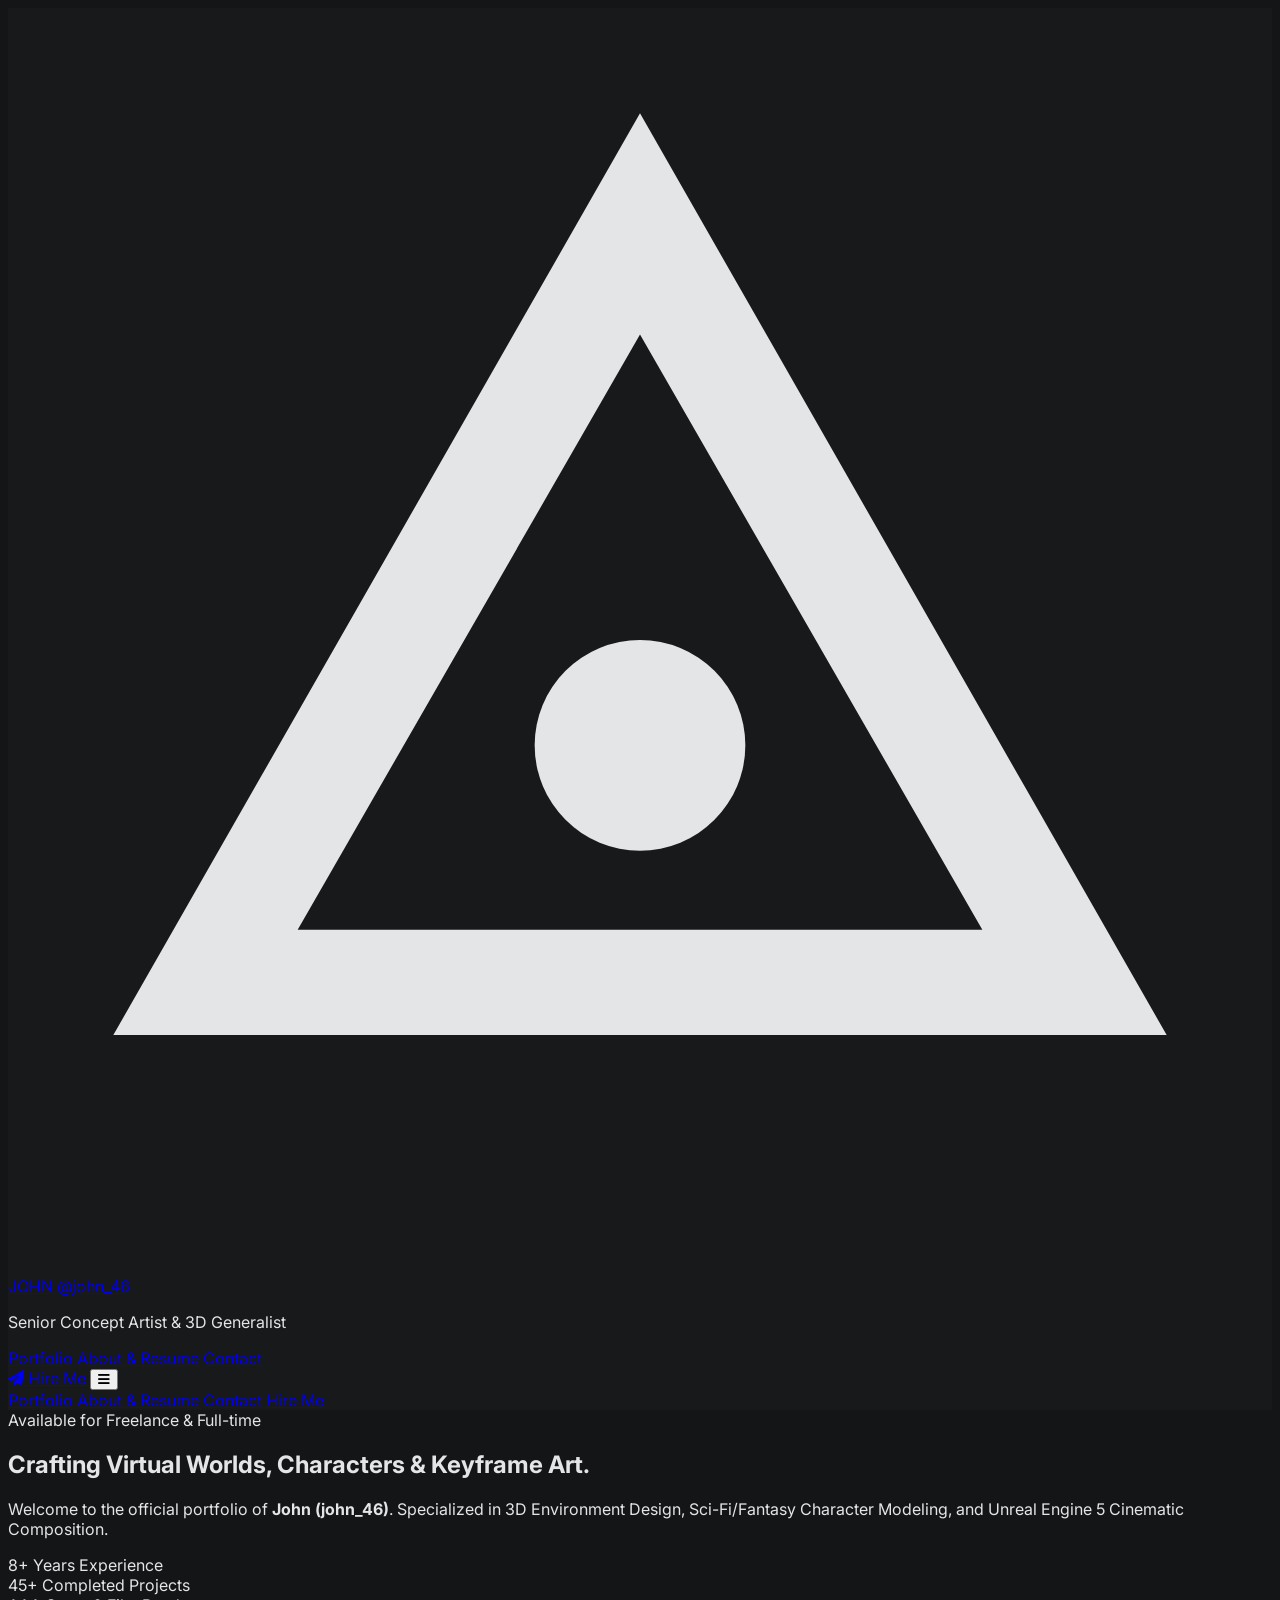
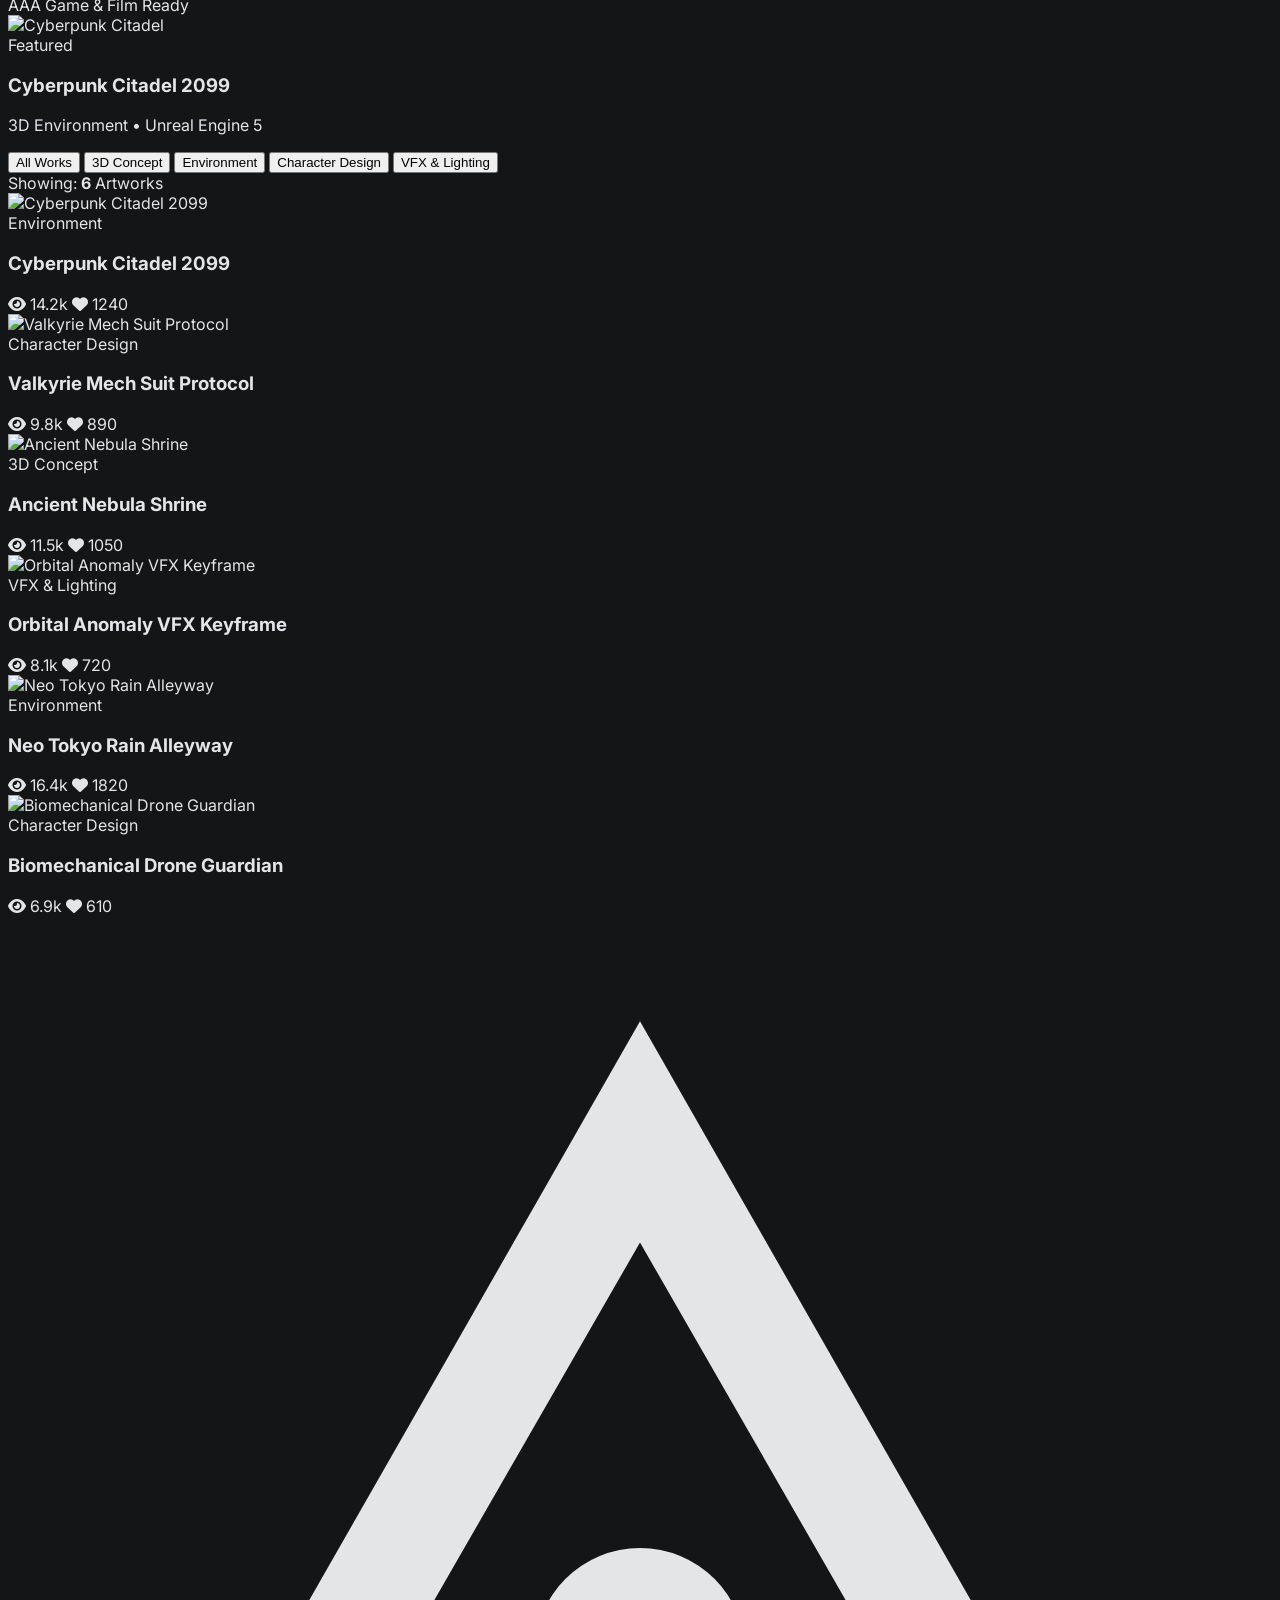
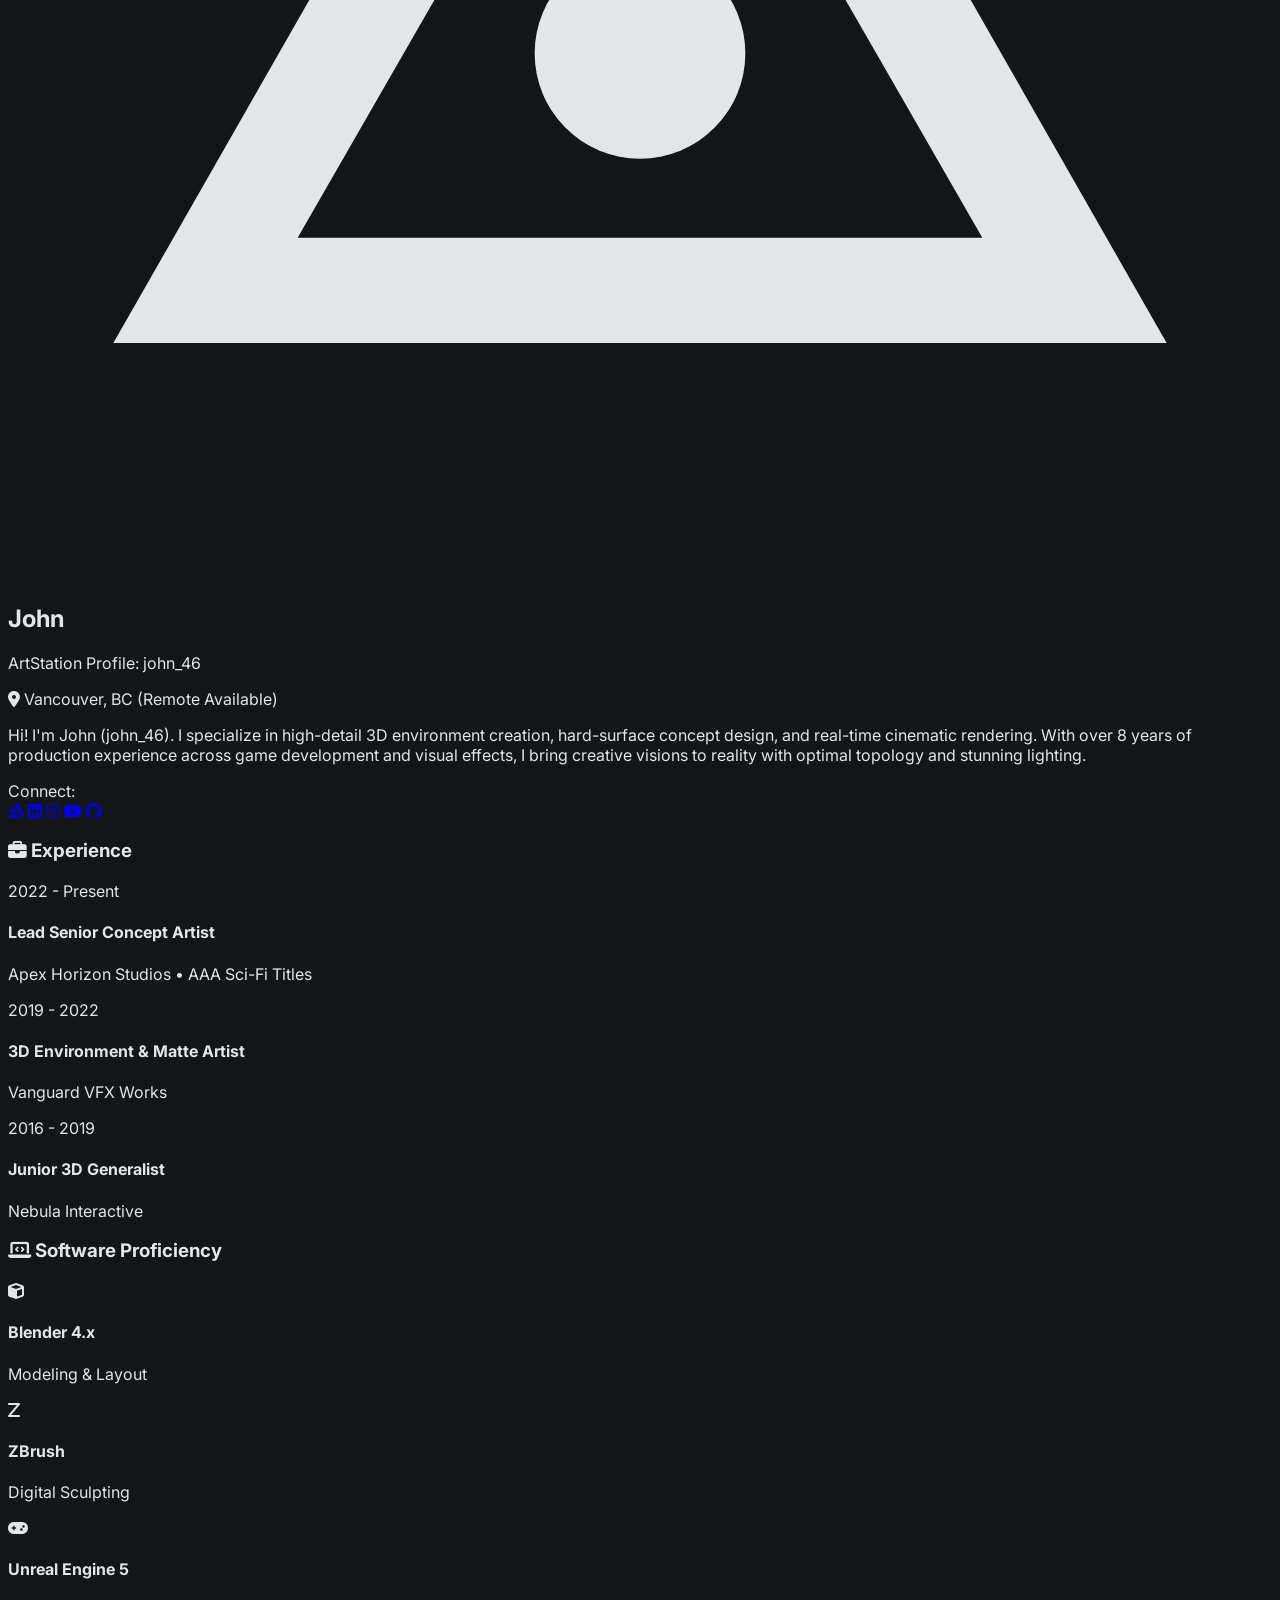
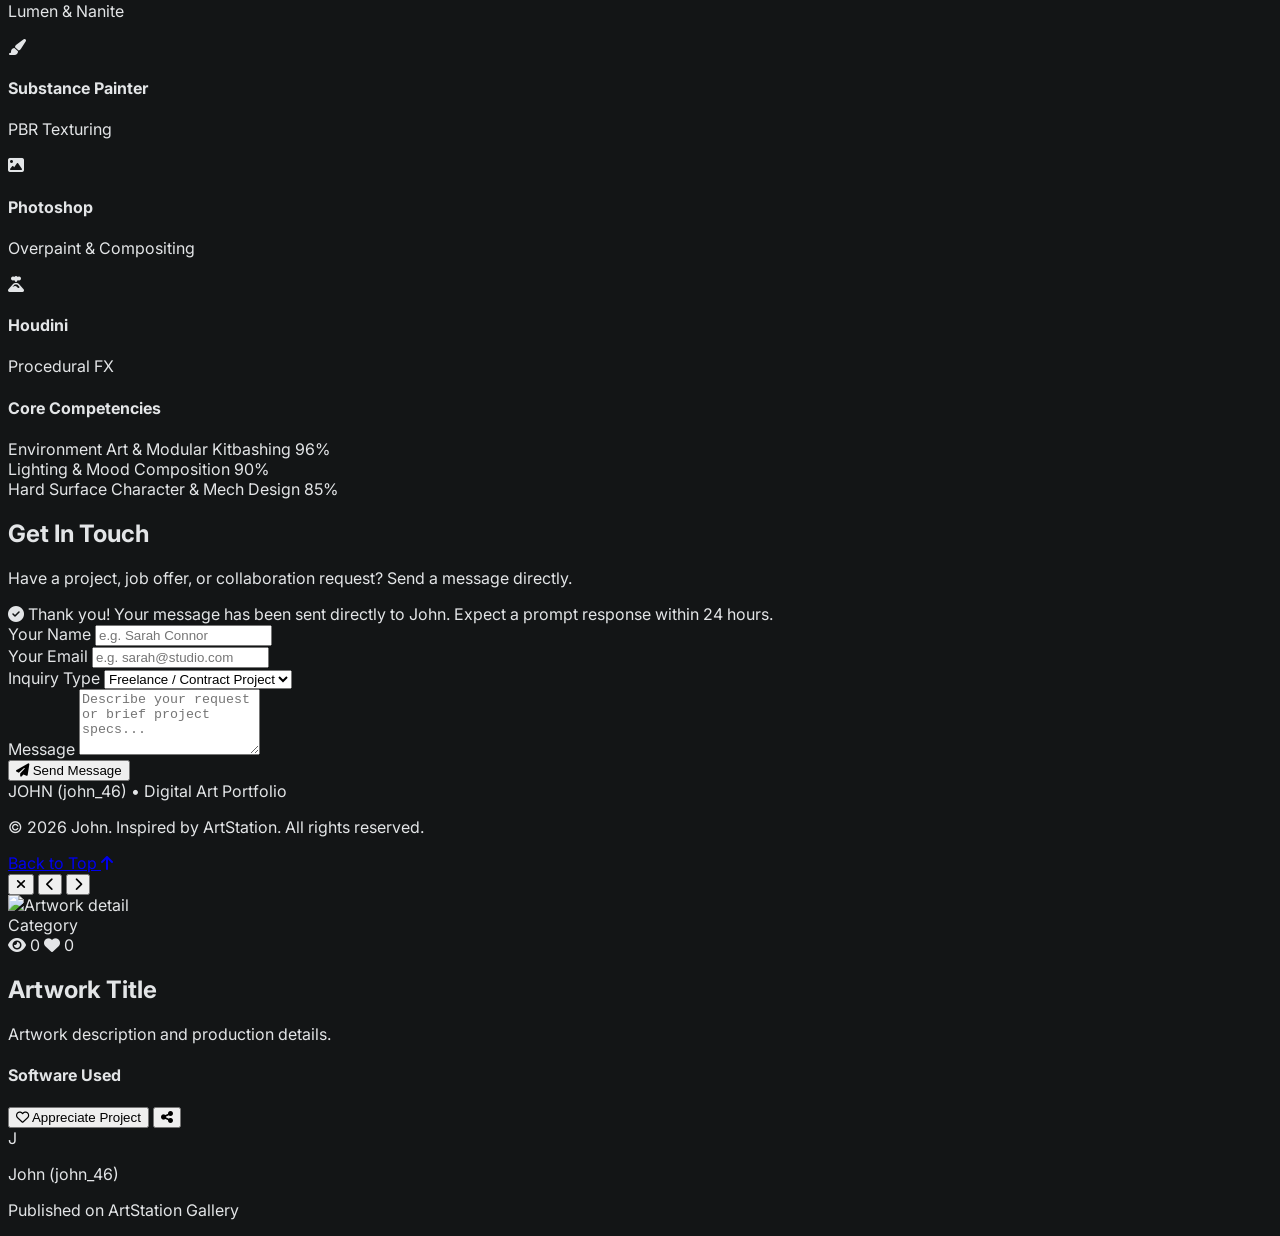
==== index.html @ 8a3aeb62 "Update title to reflect new role as 3D Artist" ====
<!DOCTYPE html>
<html lang="en" class="dark scroll-smooth">
<head>
    <meta charset="UTF-8">
    <meta name="viewport" content="width=device-width, initial-scale=1.0">
    <title>John (john_46) | Senior 3D Artist & Concept Artist</title>
    <!-- Tailwind CSS CDN -->
    <script src="https://cdn.tailwindcss.com"></script>
    <script>
        tailwind.config = {
            darkMode: 'class',
            theme: {
                extend: {
                    colors: {
                        artstation: {
                            blue: '#13aff0',
                            darkBlue: '#0d8ec9',
                            bg: '#131516',
                            card: '#1c1e20',
                            cardHover: '#25282a',
                            nav: '#191b1d',
                            border: '#2c2f33',
                            textMuted: '#9aa0a6'
                        }
                    },
                    fontFamily: {
                        sans: ['Inter', 'sans-serif']
                    }
                }
            }
        }
    </script>
    <!-- Google Fonts Inter & FontAwesome Icons -->
    <link href="https://fonts.googleapis.com/css2?family=Inter:wght@300;400;500;600;700;800&display=swap" rel="stylesheet">
    <link rel="stylesheet" href="https://cdnjs.cloudflare.com/ajax/libs/font-awesome/6.4.0/css/all.min.css">
    <style>
        body {
            font-family: 'Inter', sans-serif;
            background-color: #131516;
            color: #e3e5e7;
        }
        /* Custom scrollbar */
        ::-webkit-scrollbar {
            width: 8px;
        }
        ::-webkit-scrollbar-track {
            background: #131516;
        }
        ::-webkit-scrollbar-thumb {
            background: #2c2f33;
            border-radius: 4px;
        }
        ::-webkit-scrollbar-thumb:hover {
            background: #13aff0;
        }
        .glass-header {
            background: rgba(25, 27, 29, 0.85);
            backdrop-filter: blur(12px);
            -webkit-backdrop-filter: blur(12px);
        }
        /* Custom Hover Zoom & Shimmer */
        .art-card-img {
            transition: transform 0.5s cubic-bezier(0.25, 1, 0.5, 1);
        }
        .art-card:hover .art-card-img {
            transform: scale(1.06);
        }
    </style>
</head>
<body class="bg-artstation-bg text-gray-200 antialiased min-h-screen flex flex-col justify-between">

    <!-- HEADER / NAVIGATION -->
    <header class="fixed top-0 left-0 w-full z-40 glass-header border-b border-artstation-border">
        <div class="max-w-7xl mx-auto px-4 sm:px-6 lg:px-8">
            <div class="flex items-center justify-between h-16">
                
                <!-- Artist Brand Info -->
                <div class="flex items-center space-x-3">
                    <div class="relative group cursor-pointer" onclick="scrollToSection('hero')">
                        <div class="w-10 h-10 rounded-full overflow-hidden border-2 border-artstation-blue shadow-lg shadow-artstation-blue/20">
                            <!-- High quality artist avatar -->
                            <svg class="w-full h-full text-artstation-blue bg-artstation-card p-1.5" fill="currentColor" viewBox="0 0 24 24">
                                <path d="M12 2L2 19.5h20L12 2zm0 4.2l6.5 11.3H5.5L12 6.2z"/>
                                <circle cx="12" cy="14" r="2"/>
                            </svg>
                        </div>
                    </div>
                    <div>
                        <a href="#hero" class="font-bold text-lg tracking-wide text-white hover:text-artstation-blue transition duration-200">JOHN <span class="text-xs font-semibold px-2 py-0.5 rounded bg-artstation-border text-artstation-blue ml-1">@john_46</span></a>
                        <p class="text-xs text-artstation-textMuted hidden sm:block">Senior Concept Artist & 3D Generalist</p>
                    </div>
                </div>

                <!-- Desktop Navigation Links -->
                <nav class="hidden md:flex items-center space-x-6 text-sm font-medium">
                    <a href="#gallery" class="text-gray-300 hover:text-artstation-blue transition-colors">Portfolio</a>
                    <a href="#about" class="text-gray-300 hover:text-artstation-blue transition-colors">About & Resume</a>
                    <a href="#contact" class="text-gray-300 hover:text-artstation-blue transition-colors">Contact</a>
                </nav>

                <!-- Action Button & Mobile Toggle -->
                <div class="flex items-center space-x-3">
                    <a href="#contact" class="hidden sm:inline-flex items-center gap-2 bg-artstation-blue hover:bg-artstation-darkBlue text-white text-xs uppercase tracking-wider font-bold py-2.5 px-4 rounded-md transition duration-200 shadow-md shadow-artstation-blue/20">
                        <i class="fa-solid fa-paper-plane"></i> Hire Me
                    </a>
                    
                    <!-- Mobile Hamburger Button -->
                    <button id="mobileMenuBtn" class="md:hidden text-gray-400 hover:text-white p-2 rounded-md focus:outline-none" aria-label="Toggle Navigation">
                        <i class="fa-solid fa-bars text-xl"></i>
                    </button>
                </div>
            </div>
        </div>

        <!-- Mobile Dropdown Menu -->
        <div id="mobileMenu" class="hidden md:hidden bg-artstation-nav border-b border-artstation-border px-4 pt-2 pb-4 space-y-2">
            <a href="#gallery" class="mobile-nav-link block px-3 py-2 rounded-md text-base font-medium text-gray-300 hover:text-white hover:bg-artstation-card">Portfolio</a>
            <a href="#about" class="mobile-nav-link block px-3 py-2 rounded-md text-base font-medium text-gray-300 hover:text-white hover:bg-artstation-card">About & Resume</a>
            <a href="#contact" class="mobile-nav-link block px-3 py-2 rounded-md text-base font-medium text-gray-300 hover:text-white hover:bg-artstation-card">Contact</a>
            <a href="#contact" class="block text-center mt-3 bg-artstation-blue hover:bg-artstation-darkBlue text-white font-bold py-2 px-4 rounded-md text-sm">Hire Me</a>
        </div>
    </header>

    <!-- HERO SECTION -->
    <section id="hero" class="relative pt-24 pb-16 md:pt-32 md:pb-24 overflow-hidden border-b border-artstation-border">
        <!-- Hero Background Canvas Overlay Pattern -->
        <div class="absolute inset-0 opacity-10 pointer-events-none bg-[radial-gradient(#13aff0_1px,transparent_1px)] [background-size:24px_24px]"></div>
        
        <div class="max-w-7xl mx-auto px-4 sm:px-6 lg:px-8 relative z-10 text-center md:text-left">
            <div class="grid grid-cols-1 md:grid-cols-12 gap-8 items-center">
                
                <div class="md:col-span-8 space-y-4">
                    <div class="inline-flex items-center gap-2 px-3 py-1 rounded-full bg-artstation-blue/10 border border-artstation-blue/30 text-artstation-blue text-xs font-semibold uppercase tracking-widest">
                        <span class="w-2 h-2 rounded-full bg-artstation-blue animate-pulse"></span> Available for Freelance & Full-time
                    </div>
                    <h1 class="text-3xl sm:text-5xl lg:text-6xl font-extrabold text-white tracking-tight leading-tight">
                        Crafting Virtual Worlds, Characters & Keyframe Art.
                    </h1>
                    <p class="text-base sm:text-lg text-artstation-textMuted max-w-2xl leading-relaxed">
                        Welcome to the official portfolio of <strong class="text-white">John (john_46)</strong>. Specialized in 3D Environment Design, Sci-Fi/Fantasy Character Modeling, and Unreal Engine 5 Cinematic Composition.
                    </p>

                    <!-- Quick Stats Badges -->
                    <div class="pt-4 flex flex-wrap justify-center md:justify-start gap-6 text-xs text-artstation-textMuted font-mono">
                        <div>
                            <span class="text-white font-bold text-lg block">8+</span> Years Experience
                        </div>
                        <div class="border-l border-artstation-border pl-6">
                            <span class="text-white font-bold text-lg block">45+</span> Completed Projects
                        </div>
                        <div class="border-l border-artstation-border pl-6">
                            <span class="text-white font-bold text-lg block">AAA</span> Game & Film Ready
                        </div>
                    </div>
                </div>

                <!-- Featured Highlight Widget -->
                <div class="md:col-span-4 flex justify-center">
                    <div class="w-full max-w-sm rounded-xl overflow-hidden bg-artstation-card border border-artstation-border shadow-2xl group hover:border-artstation-blue transition duration-300">
                        <div class="relative overflow-hidden aspect-[4/3] cursor-pointer" onclick="openLightbox(0)">
                            <img src="https://images.unsplash.com/photo-1618005182384-a83a8bd57fbe?auto=format&fit=crop&w=800&q=80" alt="Cyberpunk Citadel" class="w-full h-full object-cover transition-transform duration-500 group-hover:scale-105">
                            <div class="absolute inset-0 bg-gradient-to-t from-black/80 via-transparent to-transparent opacity-80 group-hover:opacity-60 transition"></div>
                            <span class="absolute top-3 right-3 bg-black/60 backdrop-blur text-xs px-2.5 py-1 rounded text-artstation-blue font-semibold uppercase tracking-wider border border-artstation-blue/30">
                                Featured
                            </span>
                            <div class="absolute bottom-3 left-3 right-3">
                                <h3 class="text-white font-bold text-base truncate">Cyberpunk Citadel 2099</h3>
                                <p class="text-xs text-gray-300">3D Environment • Unreal Engine 5</p>
                            </div>
                        </div>
                    </div>
                </div>

            </div>
        </div>
    </section>

    <!-- PORTFOLIO GALLERY SECTION -->
    <section id="gallery" class="py-12 max-w-7xl mx-auto px-4 sm:px-6 lg:px-8 w-full">
        
        <!-- Category Filter & Search Bar -->
        <div class="flex flex-col md:flex-row md:items-center justify-between gap-4 mb-8">
            <!-- Filter Pills -->
            <div class="flex items-center space-x-2 overflow-x-auto pb-2 md:pb-0 scrollbar-none" id="filterContainer">
                <button class="filter-btn active-filter px-4 py-2 rounded-lg text-xs font-semibold uppercase tracking-wider whitespace-nowrap bg-artstation-blue text-white shadow-md shadow-artstation-blue/20 transition" data-filter="all">
                    All Works
                </button>
                <button class="filter-btn px-4 py-2 rounded-lg text-xs font-semibold uppercase tracking-wider whitespace-nowrap bg-artstation-card text-artstation-textMuted hover:text-white hover:bg-artstation-cardHover border border-artstation-border transition" data-filter="3d-concept">
                    3D Concept
                </button>
                <button class="filter-btn px-4 py-2 rounded-lg text-xs font-semibold uppercase tracking-wider whitespace-nowrap bg-artstation-card text-artstation-textMuted hover:text-white hover:bg-artstation-cardHover border border-artstation-border transition" data-filter="environment">
                    Environment
                </button>
                <button class="filter-btn px-4 py-2 rounded-lg text-xs font-semibold uppercase tracking-wider whitespace-nowrap bg-artstation-card text-artstation-textMuted hover:text-white hover:bg-artstation-cardHover border border-artstation-border transition" data-filter="character">
                    Character Design
                </button>
                <button class="filter-btn px-4 py-2 rounded-lg text-xs font-semibold uppercase tracking-wider whitespace-nowrap bg-artstation-card text-artstation-textMuted hover:text-white hover:bg-artstation-cardHover border border-artstation-border transition" data-filter="vfx">
                    VFX & Lighting
                </button>
            </div>

            <!-- Total count label -->
            <div class="text-xs text-artstation-textMuted flex items-center justify-between md:justify-end gap-2 font-mono">
                <span>Showing: <strong id="visibleCount" class="text-white">6</strong> Artworks</span>
            </div>
        </div>

        <!-- Dynamic Artwork Masonry Grid -->
        <div id="artworkGrid" class="grid grid-cols-1 sm:grid-cols-2 lg:grid-cols-3 gap-6">
            <!-- Cards generated dynamically by JavaScript -->
        </div>
    </section>

    <!-- ABOUT & RESUME SECTION -->
    <section id="about" class="py-16 bg-artstation-nav/50 border-t border-b border-artstation-border">
        <div class="max-w-7xl mx-auto px-4 sm:px-6 lg:px-8">
            <div class="grid grid-cols-1 lg:grid-cols-12 gap-12 items-start">
                
                <!-- Profile Card & Bio -->
                <div class="lg:col-span-5 space-y-6">
                    <div class="bg-artstation-card p-6 rounded-xl border border-artstation-border shadow-xl">
                        <div class="flex items-center gap-4 mb-4">
                            <div class="w-16 h-16 rounded-full overflow-hidden border-2 border-artstation-blue shrink-0">
                                <svg class="w-full h-full text-artstation-blue bg-artstation-bg p-2" fill="currentColor" viewBox="0 0 24 24">
                                    <path d="M12 2L2 19.5h20L12 2zm0 4.2l6.5 11.3H5.5L12 6.2z"/>
                                    <circle cx="12" cy="14" r="2"/>
                                </svg>
                            </div>
                            <div>
                                <h2 class="text-xl font-bold text-white">John</h2>
                                <p class="text-xs text-artstation-blue font-mono">ArtStation Profile: john_46</p>
                                <p class="text-xs text-artstation-textMuted mt-1"><i class="fa-solid fa-location-dot mr-1"></i> Vancouver, BC (Remote Available)</p>
                            </div>
                        </div>

                        <p class="text-sm text-gray-300 leading-relaxed">
                            Hi! I'm John (<span class="font-mono text-artstation-blue">john_46</span>). I specialize in high-detail 3D environment creation, hard-surface concept design, and real-time cinematic rendering. With over 8 years of production experience across game development and visual effects, I bring creative visions to reality with optimal topology and stunning lighting.
                        </p>

                        <!-- Social Media Links -->
                        <div class="mt-6 pt-4 border-t border-artstation-border flex items-center justify-between text-lg">
                            <span class="text-xs font-semibold text-artstation-textMuted uppercase tracking-wider">Connect:</span>
                            <div class="flex space-x-4">
                                <a href="https://artstation.com" target="_blank" rel="noopener" class="text-artstation-textMuted hover:text-artstation-blue transition" title="ArtStation"><i class="fa-brands fa-artstation"></i></a>
                                <a href="https://linkedin.com" target="_blank" rel="noopener" class="text-artstation-textMuted hover:text-artstation-blue transition" title="LinkedIn"><i class="fa-brands fa-linkedin"></i></a>
                                <a href="https://instagram.com" target="_blank" rel="noopener" class="text-artstation-textMuted hover:text-artstation-blue transition" title="Instagram"><i class="fa-brands fa-instagram"></i></a>
                                <a href="https://youtube.com" target="_blank" rel="noopener" class="text-artstation-textMuted hover:text-artstation-blue transition" title="YouTube"><i class="fa-brands fa-youtube"></i></a>
                                <a href="https://github.com" target="_blank" rel="noopener" class="text-artstation-textMuted hover:text-artstation-blue transition" title="GitHub"><i class="fa-brands fa-github"></i></a>
                            </div>
                        </div>
                    </div>

                    <!-- Work History Timeline -->
                    <div class="bg-artstation-card p-6 rounded-xl border border-artstation-border shadow-xl">
                        <h3 class="text-base font-bold text-white mb-4 flex items-center gap-2">
                            <i class="fa-solid fa-briefcase text-artstation-blue"></i> Experience
                        </h3>
                        <div class="space-y-4 border-l-2 border-artstation-border pl-4 text-xs">
                            <div>
                                <span class="text-artstation-blue font-semibold">2022 - Present</span>
                                <h4 class="text-sm font-bold text-white">Lead Senior Concept Artist</h4>
                                <p class="text-artstation-textMuted">Apex Horizon Studios • AAA Sci-Fi Titles</p>
                            </div>
                            <div>
                                <span class="text-artstation-blue font-semibold">2019 - 2022</span>
                                <h4 class="text-sm font-bold text-white">3D Environment & Matte Artist</h4>
                                <p class="text-artstation-textMuted">Vanguard VFX Works</p>
                            </div>
                            <div>
                                <span class="text-artstation-blue font-semibold">2016 - 2019</span>
                                <h4 class="text-sm font-bold text-white">Junior 3D Generalist</h4>
                                <p class="text-artstation-textMuted">Nebula Interactive</p>
                            </div>
                        </div>
                    </div>
                </div>

                <!-- Software & Skill Matrix -->
                <div class="lg:col-span-7 space-y-6">
                    <div class="bg-artstation-card p-6 rounded-xl border border-artstation-border shadow-xl">
                        <h3 class="text-base font-bold text-white mb-6 flex items-center gap-2">
                            <i class="fa-solid fa-laptop-code text-artstation-blue"></i> Software Proficiency
                        </h3>

                        <div class="grid grid-cols-2 sm:grid-cols-3 gap-4">
                            <!-- Tool items -->
                            <div class="p-3 bg-artstation-bg rounded-lg border border-artstation-border flex items-center gap-3">
                                <i class="fa-solid fa-cube text-xl text-amber-500"></i>
                                <div>
                                    <h4 class="text-xs font-bold text-white">Blender 4.x</h4>
                                    <p class="text-[10px] text-artstation-textMuted">Modeling & Layout</p>
                                </div>
                            </div>
                            <div class="p-3 bg-artstation-bg rounded-lg border border-artstation-border flex items-center gap-3">
                                <i class="fa-solid fa-[#000] text-xl text-blue-500">Z</i>
                                <div>
                                    <h4 class="text-xs font-bold text-white">ZBrush</h4>
                                    <p class="text-[10px] text-artstation-textMuted">Digital Sculpting</p>
                                </div>
                            </div>
                            <div class="p-3 bg-artstation-bg rounded-lg border border-artstation-border flex items-center gap-3">
                                <i class="fa-solid fa-gamepad text-xl text-purple-500"></i>
                                <div>
                                    <h4 class="text-xs font-bold text-white">Unreal Engine 5</h4>
                                    <p class="text-[10px] text-artstation-textMuted">Lumen & Nanite</p>
                                </div>
                            </div>
                            <div class="p-3 bg-artstation-bg rounded-lg border border-artstation-border flex items-center gap-3">
                                <i class="fa-solid fa-paintbrush text-xl text-rose-500"></i>
                                <div>
                                    <h4 class="text-xs font-bold text-white">Substance Painter</h4>
                                    <p class="text-[10px] text-artstation-textMuted">PBR Texturing</p>
                                </div>
                            </div>
                            <div class="p-3 bg-artstation-bg rounded-lg border border-artstation-border flex items-center gap-3">
                                <i class="fa-solid fa-image text-xl text-blue-400"></i>
                                <div>
                                    <h4 class="text-xs font-bold text-white">Photoshop</h4>
                                    <p class="text-[10px] text-artstation-textMuted">Overpaint & Compositing</p>
                                </div>
                            </div>
                            <div class="p-3 bg-artstation-bg rounded-lg border border-artstation-border flex items-center gap-3">
                                <i class="fa-solid fa-volcano text-xl text-orange-500"></i>
                                <div>
                                    <h4 class="text-xs font-bold text-white">Houdini</h4>
                                    <p class="text-[10px] text-artstation-textMuted">Procedural FX</p>
                                </div>
                            </div>
                        </div>

                        <!-- Skill Progress Bars -->
                        <div class="mt-8 space-y-4">
                            <h4 class="text-xs font-bold uppercase tracking-wider text-artstation-textMuted">Core Competencies</h4>
                            
                            <div>
                                <div class="flex justify-between text-xs mb-1">
                                    <span class="text-white">Environment Art & Modular Kitbashing</span>
                                    <span class="text-artstation-blue font-mono">96%</span>
                                </div>
                                <div class="w-full h-2 bg-artstation-bg rounded-full overflow-hidden">
                                    <div class="h-full bg-artstation-blue rounded-full" style="width: 96%"></div>
                                </div>
                            </div>

                            <div>
                                <div class="flex justify-between text-xs mb-1">
                                    <span class="text-white">Lighting & Mood Composition</span>
                                    <span class="text-artstation-blue font-mono">90%</span>
                                </div>
                                <div class="w-full h-2 bg-artstation-bg rounded-full overflow-hidden">
                                    <div class="h-full bg-artstation-blue rounded-full" style="width: 90%"></div>
                                </div>
                            </div>

                            <div>
                                <div class="flex justify-between text-xs mb-1">
                                    <span class="text-white">Hard Surface Character & Mech Design</span>
                                    <span class="text-artstation-blue font-mono">85%</span>
                                </div>
                                <div class="w-full h-2 bg-artstation-bg rounded-full overflow-hidden">
                                    <div class="h-full bg-artstation-blue rounded-full" style="width: 85%"></div>
                                </div>
                            </div>
                        </div>
                    </div>
                </div>

            </div>
        </div>
    </section>

    <!-- CONTACT SECTION -->
    <section id="contact" class="py-16 max-w-4xl mx-auto px-4 sm:px-6 lg:px-8 w-full">
        <div class="text-center mb-10">
            <h2 class="text-3xl font-extrabold text-white tracking-tight">Get In Touch</h2>
            <p class="text-sm text-artstation-textMuted mt-2">Have a project, job offer, or collaboration request? Send a message directly.</p>
        </div>

        <!-- Contact Form Box -->
        <div class="bg-artstation-card p-6 sm:p-8 rounded-xl border border-artstation-border shadow-2xl relative">
            
            <!-- Message Alert Banner -->
            <div id="formSuccessMessage" class="hidden mb-6 p-4 rounded-lg bg-emerald-500/10 border border-emerald-500/30 text-emerald-400 text-xs font-medium text-center">
                <i class="fa-solid fa-circle-check text-lg mb-1 block"></i>
                Thank you! Your message has been sent directly to John. Expect a prompt response within 24 hours.
            </div>

            <form id="portfolioContactForm" class="space-y-5" onsubmit="handleFormSubmit(event)">
                <div class="grid grid-cols-1 sm:grid-cols-2 gap-5">
                    <div>
                        <label class="block text-xs font-semibold text-artstation-textMuted uppercase mb-2">Your Name</label>
                        <input type="text" required placeholder="e.g. Sarah Connor" class="w-full bg-artstation-bg border border-artstation-border rounded-lg px-4 py-2.5 text-sm text-white focus:outline-none focus:border-artstation-blue transition">
                    </div>
                    <div>
                        <label class="block text-xs font-semibold text-artstation-textMuted uppercase mb-2">Your Email</label>
                        <input type="email" required placeholder="e.g. sarah@studio.com" class="w-full bg-artstation-bg border border-artstation-border rounded-lg px-4 py-2.5 text-sm text-white focus:outline-none focus:border-artstation-blue transition">
                    </div>
                </div>

                <div>
                    <label class="block text-xs font-semibold text-artstation-textMuted uppercase mb-2">Inquiry Type</label>
                    <select class="w-full bg-artstation-bg border border-artstation-border rounded-lg px-4 py-2.5 text-sm text-gray-300 focus:outline-none focus:border-artstation-blue transition">
                        <option>Freelance / Contract Project</option>
                        <option>Full-Time Studio Position</option>
                        <option>Commission Artwork</option>
                        <option>General Inquiry</option>
                    </select>
                </div>

                <div>
                    <label class="block text-xs font-semibold text-artstation-textMuted uppercase mb-2">Message</label>
                    <textarea rows="4" required placeholder="Describe your request or brief project specs..." class="w-full bg-artstation-bg border border-artstation-border rounded-lg px-4 py-2.5 text-sm text-white focus:outline-none focus:border-artstation-blue transition resize-none"></textarea>
                </div>

                <button type="submit" class="w-full bg-artstation-blue hover:bg-artstation-darkBlue text-white font-bold py-3 px-6 rounded-lg text-sm uppercase tracking-wider transition duration-200 shadow-lg shadow-artstation-blue/20">
                    <i class="fa-solid fa-paper-plane mr-2"></i> Send Message
                </button>
            </form>
        </div>
    </section>

    <!-- FOOTER -->
    <footer class="bg-artstation-nav border-t border-artstation-border py-8 text-xs text-artstation-textMuted">
        <div class="max-w-7xl mx-auto px-4 sm:px-6 lg:px-8 flex flex-col sm:flex-row items-center justify-between gap-4">
            <div class="flex items-center space-x-2">
                <span class="font-bold text-white">JOHN (john_46)</span>
                <span>•</span>
                <span>Digital Art Portfolio</span>
            </div>
            <p>© <span id="currentYear"></span> John. Inspired by ArtStation. All rights reserved.</p>
            <div class="flex space-x-4">
                <a href="#hero" class="hover:text-white transition">Back to Top <i class="fa-solid fa-arrow-up ml-1"></i></a>
            </div>
        </div>
    </footer>

    <!-- LIGHTBOX MODAL -->
    <div id="lightboxModal" class="fixed inset-0 z-50 hidden bg-black/95 backdrop-blur-md flex items-center justify-center p-2 sm:p-6 transition-opacity duration-300">
        
        <!-- Modal Close Button -->
        <button onclick="closeLightbox()" class="absolute top-4 right-4 z-50 text-gray-400 hover:text-white text-3xl focus:outline-none p-2" aria-label="Close modal">
            <i class="fa-solid fa-xmark"></i>
        </button>

        <!-- Navigation Buttons -->
        <button onclick="prevArtwork()" class="absolute left-2 sm:left-6 top-1/2 -translate-y-1/2 z-50 bg-black/50 hover:bg-artstation-blue text-white w-10 h-10 sm:w-12 sm:h-12 rounded-full flex items-center justify-center transition border border-gray-700">
            <i class="fa-solid fa-chevron-left text-lg"></i>
        </button>
        <button onclick="nextArtwork()" class="absolute right-2 sm:right-6 top-1/2 -translate-y-1/2 z-50 bg-black/50 hover:bg-artstation-blue text-white w-10 h-10 sm:w-12 sm:h-12 rounded-full flex items-center justify-center transition border border-gray-700">
            <i class="fa-solid fa-chevron-right text-lg"></i>
        </button>

        <!-- Main Modal Content Grid -->
        <div class="w-full max-w-6xl max-h-[92vh] bg-artstation-card rounded-xl border border-artstation-border overflow-hidden flex flex-col lg:flex-row shadow-2xl">
            
            <!-- Left: Artwork Display -->
            <div class="lg:w-3/5 bg-black flex items-center justify-center overflow-hidden min-h-[300px] lg:min-h-[500px]">
                <img id="modalImg" src="" alt="Artwork detail" class="max-h-[75vh] w-auto object-contain transition duration-300">
            </div>

            <!-- Right: Artwork Metadata & Details -->
            <div class="lg:w-2/5 p-6 flex flex-col justify-between overflow-y-auto max-h-[75vh] lg:max-h-none border-t lg:border-t-0 lg:border-l border-artstation-border">
                <div class="space-y-4">
                    <div class="flex items-center justify-between">
                        <span id="modalCategory" class="px-2.5 py-1 rounded bg-artstation-blue/10 border border-artstation-blue/30 text-artstation-blue text-xs font-mono font-semibold uppercase">
                            Category
                        </span>
                        <div class="text-xs text-artstation-textMuted flex items-center gap-4">
                            <span><i class="fa-solid fa-eye mr-1"></i> <span id="modalViews">0</span></span>
                            <span><i class="fa-solid fa-heart text-rose-500 mr-1"></i> <span id="modalLikes">0</span></span>
                        </div>
                    </div>

                    <h2 id="modalTitle" class="text-2xl font-bold text-white leading-tight">Artwork Title</h2>
                    
                    <p id="modalDesc" class="text-xs sm:text-sm text-gray-300 leading-relaxed">
                        Artwork description and production details.
                    </p>

                    <!-- Software Badges Used -->
                    <div class="pt-2">
                        <h4 class="text-xs font-semibold text-artstation-textMuted uppercase mb-2">Software Used</h4>
                        <div id="modalSoftware" class="flex flex-wrap gap-2">
                            <!-- Software pills inserted here -->
                        </div>
                    </div>
                </div>

                <!-- Interactive Like & Share Bar -->
                <div class="pt-6 mt-6 border-t border-artstation-border space-y-4">
                    <div class="flex items-center justify-between">
                        <button id="likeBtn" onclick="toggleLikeCurrent()" class="flex-1 mr-2 py-2.5 bg-artstation-bg hover:bg-rose-900/30 border border-artstation-border hover:border-rose-500 text-white rounded-lg text-xs font-bold transition flex items-center justify-center gap-2">
                            <i class="fa-regular fa-heart text-rose-500 text-sm"></i> Appreciate Project
                        </button>
                        <button onclick="copyCurrentLink()" class="px-4 py-2.5 bg-artstation-bg hover:bg-artstation-cardHover border border-artstation-border text-artstation-textMuted hover:text-white rounded-lg text-xs font-bold transition" title="Copy Link">
                            <i class="fa-solid fa-share-nodes"></i>
                        </button>
                    </div>

                    <!-- Author mini bio -->
                    <div class="flex items-center gap-3 pt-2">
                        <div class="w-8 h-8 rounded-full bg-artstation-blue/20 border border-artstation-blue flex items-center justify-center text-xs font-bold text-artstation-blue">
                            J
                        </div>
                        <div>
                            <p class="text-xs font-bold text-white">John (john_46)</p>
                            <p class="text-[10px] text-artstation-textMuted">Published on ArtStation Gallery</p>
                        </div>
                    </div>
                </div>

            </div>
        </div>
    </div>

    <!-- JAVASCRIPT LOGIC -->
    <script>
        // Artwork Data Set matching ArtStation style portfolio
        const artworks = [
            {
                id: 0,
                title: "Cyberpunk Citadel 2099",
                category: "environment",
                categoryLabel: "Environment",
                image: "https://images.unsplash.com/photo-1618005182384-a83a8bd57fbe?auto=format&fit=crop&w=1200&q=80",
                description: "A dystopian mega-city environment keyframe created using Unreal Engine 5 with real-time Lumen illumination and customized kitbash modules.",
                software: ["Unreal Engine 5", "Blender", "Substance Painter"],
                views: "14.2k",
                likes: 1240,
                liked: false
            },
            {
                id: 1,
                title: "Valkyrie Mech Suit Protocol",
                category: "character",
                categoryLabel: "Character Design",
                image: "https://images.unsplash.com/photo-1534447677768-be436bb09401?auto=format&fit=crop&w=1200&q=80",
                description: "Hard-surface character concept focused on modular exoskeletons and tactical sci-fi aesthetics. Sculpted in ZBrush and textured in Substance 3D.",
                software: ["ZBrush", "Substance Painter", "Marmoset Toolbag"],
                views: "9.8k",
                likes: 890,
                liked: false
            },
            {
                id: 2,
                title: "Ancient Nebula Shrine",
                category: "3d-concept",
                categoryLabel: "3D Concept",
                image: "https://images.unsplash.com/photo-1518709268805-4e9042af9f23?auto=format&fit=crop&w=1200&q=80",
                description: "Mystical temple interior study exploring atmospheric fog shaders, emissive runes, and ancient stone texturing techniques.",
                software: ["Blender", "Photoshop", "Octane Render"],
                views: "11.5k",
                likes: 1050,
                liked: false
            },
            {
                id: 3,
                title: "Orbital Anomaly VFX Keyframe",
                category: "vfx",
                categoryLabel: "VFX & Lighting",
                image: "https://images.unsplash.com/photo-1506703719100-a0f3a48c0f86?auto=format&fit=crop&w=1200&q=80",
                description: "Space anomaly simulation built in Houdini with custom particle dynamics and composited in Nuke for cinematic key art.",
                software: ["Houdini", "Nuke", "Photoshop"],
                views: "8.1k",
                likes: 720,
                liked: false
            },
            {
                id: 4,
                title: "Neo Tokyo Rain Alleyway",
                category: "environment",
                categoryLabel: "Environment",
                image: "https://images.unsplash.com/photo-1514565131-fce0801e5785?auto=format&fit=crop&w=1200&q=80",
                description: "Real-time raytraced urban environment created for an unannounced cyberpunk RPG title. Features custom wet asphalt shaders.",
                software: ["Unreal Engine 5", "3ds Max", "Substance Designer"],
                views: "16.4k",
                likes: 1820,
                liked: false
            },
            {
                id: 5,
                title: "Biomechanical Drone Guardian",
                category: "character",
                categoryLabel: "Character Design",
                image: "https://images.unsplash.com/photo-1607604276583-eef5d076aa5f?auto=format&fit=crop&w=1200&q=80",
                description: "Alien robotic sentinel exploration emphasizing organic curves fused with industrial mechanics.",
                software: ["ZBrush", "Keyshot", "Photoshop"],
                views: "6.9k",
                likes: 610,
                liked: false
            }
        ];

        let currentIndex = 0;

        // Render Artwork Cards
        function renderGallery(filter = 'all') {
            const grid = document.getElementById('artworkGrid');
            grid.innerHTML = '';

            const filtered = filter === 'all' 
                ? artworks 
                : artworks.filter(item => item.category === filter);

            document.getElementById('visibleCount').innerText = filtered.length;

            filtered.forEach((art) => {
                const card = document.createElement('div');
                card.className = "art-card group relative bg-artstation-card rounded-xl overflow-hidden border border-artstation-border cursor-pointer shadow-lg hover:shadow-2xl hover:border-artstation-blue transition duration-300";
                card.onclick = () => openLightbox(art.id);

                card.innerHTML = `
                    <div class="relative overflow-hidden aspect-[4/3] bg-artstation-bg">
                        <img src="${art.image}" alt="${art.title}" class="art-card-img w-full h-full object-cover" loading="lazy">
                        <div class="absolute inset-0 bg-gradient-to-t from-black/90 via-black/20 to-transparent opacity-0 group-hover:opacity-100 transition-opacity duration-300 flex flex-col justify-end p-4">
                            <span class="text-[10px] font-mono font-semibold uppercase tracking-wider text-artstation-blue mb-1">${art.categoryLabel}</span>
                            <h3 class="text-white font-bold text-base leading-snug">${art.title}</h3>
                            <div class="flex items-center justify-between text-xs text-artstation-textMuted mt-2 pt-2 border-t border-gray-800">
                                <span class="flex items-center gap-1"><i class="fa-solid fa-eye"></i> ${art.views}</span>
                                <span class="flex items-center gap-1"><i class="fa-solid fa-heart ${art.liked ? 'text-rose-500' : ''}"></i> ${art.likes}</span>
                            </div>
                        </div>
                    </div>
                `;
                grid.appendChild(card);
            });
        }

        // Lightbox Functions
        function openLightbox(id) {
            currentIndex = id;
            updateLightboxContent();
            document.getElementById('lightboxModal').classList.remove('hidden');
            document.body.style.overflow = 'hidden';
        }

        function closeLightbox() {
            document.getElementById('lightboxModal').classList.add('hidden');
            document.body.style.overflow = 'auto';
        }

        function updateLightboxContent() {
            const art = artworks[currentIndex];
            document.getElementById('modalImg').src = art.image;
            document.getElementById('modalTitle').innerText = art.title;
            document.getElementById('modalDesc').innerText = art.description;
            document.getElementById('modalCategory').innerText = art.categoryLabel;
            document.getElementById('modalViews').innerText = art.views;
            document.getElementById('modalLikes').innerText = art.likes;

            // Render software badges
            const softwareContainer = document.getElementById('modalSoftware');
            softwareContainer.innerHTML = '';
            art.software.forEach(sw => {
                const badge = document.createElement('span');
                badge.className = "px-2.5 py-1 bg-artstation-bg border border-artstation-border rounded text-xs text-gray-300 font-mono";
                badge.innerText = sw;
                softwareContainer.appendChild(badge);
            });

            // Update like button state
            const likeBtn = document.getElementById('likeBtn');
            if (art.liked) {
                likeBtn.classList.add('border-rose-500', 'text-rose-400');
            } else {
                likeBtn.classList.remove('border-rose-500', 'text-rose-400');
            }
        }

        function nextArtwork() {
            currentIndex = (currentIndex + 1) % artworks.length;
            updateLightboxContent();
        }

        function prevArtwork() {
            currentIndex = (currentIndex - 1 + artworks.length) % artworks.length;
            updateLightboxContent();
        }

        function toggleLikeCurrent() {
            const art = artworks[currentIndex];
            art.liked = !art.liked;
            art.likes += art.liked ? 1 : -1;
            updateLightboxContent();
            renderGallery(document.querySelector('.active-filter').dataset.filter);
        }

        function copyCurrentLink() {
            const url = window.location.href;
            if (navigator.clipboard && navigator.clipboard.writeText) {
                navigator.clipboard.writeText(url);
            } else {
                document.execCommand('copy');
            }
            alert('Artwork link copied to clipboard!');
        }

        // Smooth Scroll helper
        function scrollToSection(id) {
            document.getElementById(id).scrollIntoView({ behavior: 'smooth' });
        }

        // Contact Form handler
        function handleFormSubmit(e) {
            e.preventDefault();
            const msg = document.getElementById('formSuccessMessage');
            msg.classList.remove('hidden');
            e.target.reset();
            setTimeout(() => {
                msg.classList.add('hidden');
            }, 6000);
        }

        // Keyboard & Event Listeners initialization
        window.onload = function() {
            document.getElementById('currentYear').innerText = new Date().getFullYear();

            // Render initial gallery
            renderGallery('all');

            // Category Filter Click Listeners
            const filterBtns = document.querySelectorAll('.filter-btn');
            filterBtns.forEach(btn => {
                btn.addEventListener('click', () => {
                    filterBtns.forEach(b => {
                        b.classList.remove('active-filter', 'bg-artstation-blue', 'text-white');
                        b.classList.add('bg-artstation-card', 'text-artstation-textMuted');
                    });
                    btn.classList.add('active-filter', 'bg-artstation-blue', 'text-white');
                    btn.classList.remove('bg-artstation-card', 'text-artstation-textMuted');

                    renderGallery(btn.dataset.filter);
                });
            });

            // Mobile menu toggle
            const mobileMenuBtn = document.getElementById('mobileMenuBtn');
            const mobileMenu = document.getElementById('mobileMenu');
            mobileMenuBtn.addEventListener('click', () => {
                mobileMenu.classList.toggle('hidden');
            });

            document.querySelectorAll('.mobile-nav-link').forEach(link => {
                link.addEventListener('click', () => {
                    mobileMenu.classList.add('hidden');
                });
            });

            // Keyboard navigation for Lightbox
            document.addEventListener('keydown', (e) => {
                const modal = document.getElementById('lightboxModal');
                if (!modal.classList.contains('hidden')) {
                    if (e.key === 'Escape') closeLightbox();
                    if (e.key === 'ArrowRight') nextArtwork();
                    if (e.key === 'ArrowLeft') prevArtwork();
                }
            });
        };
    </script>
</body>
</html>
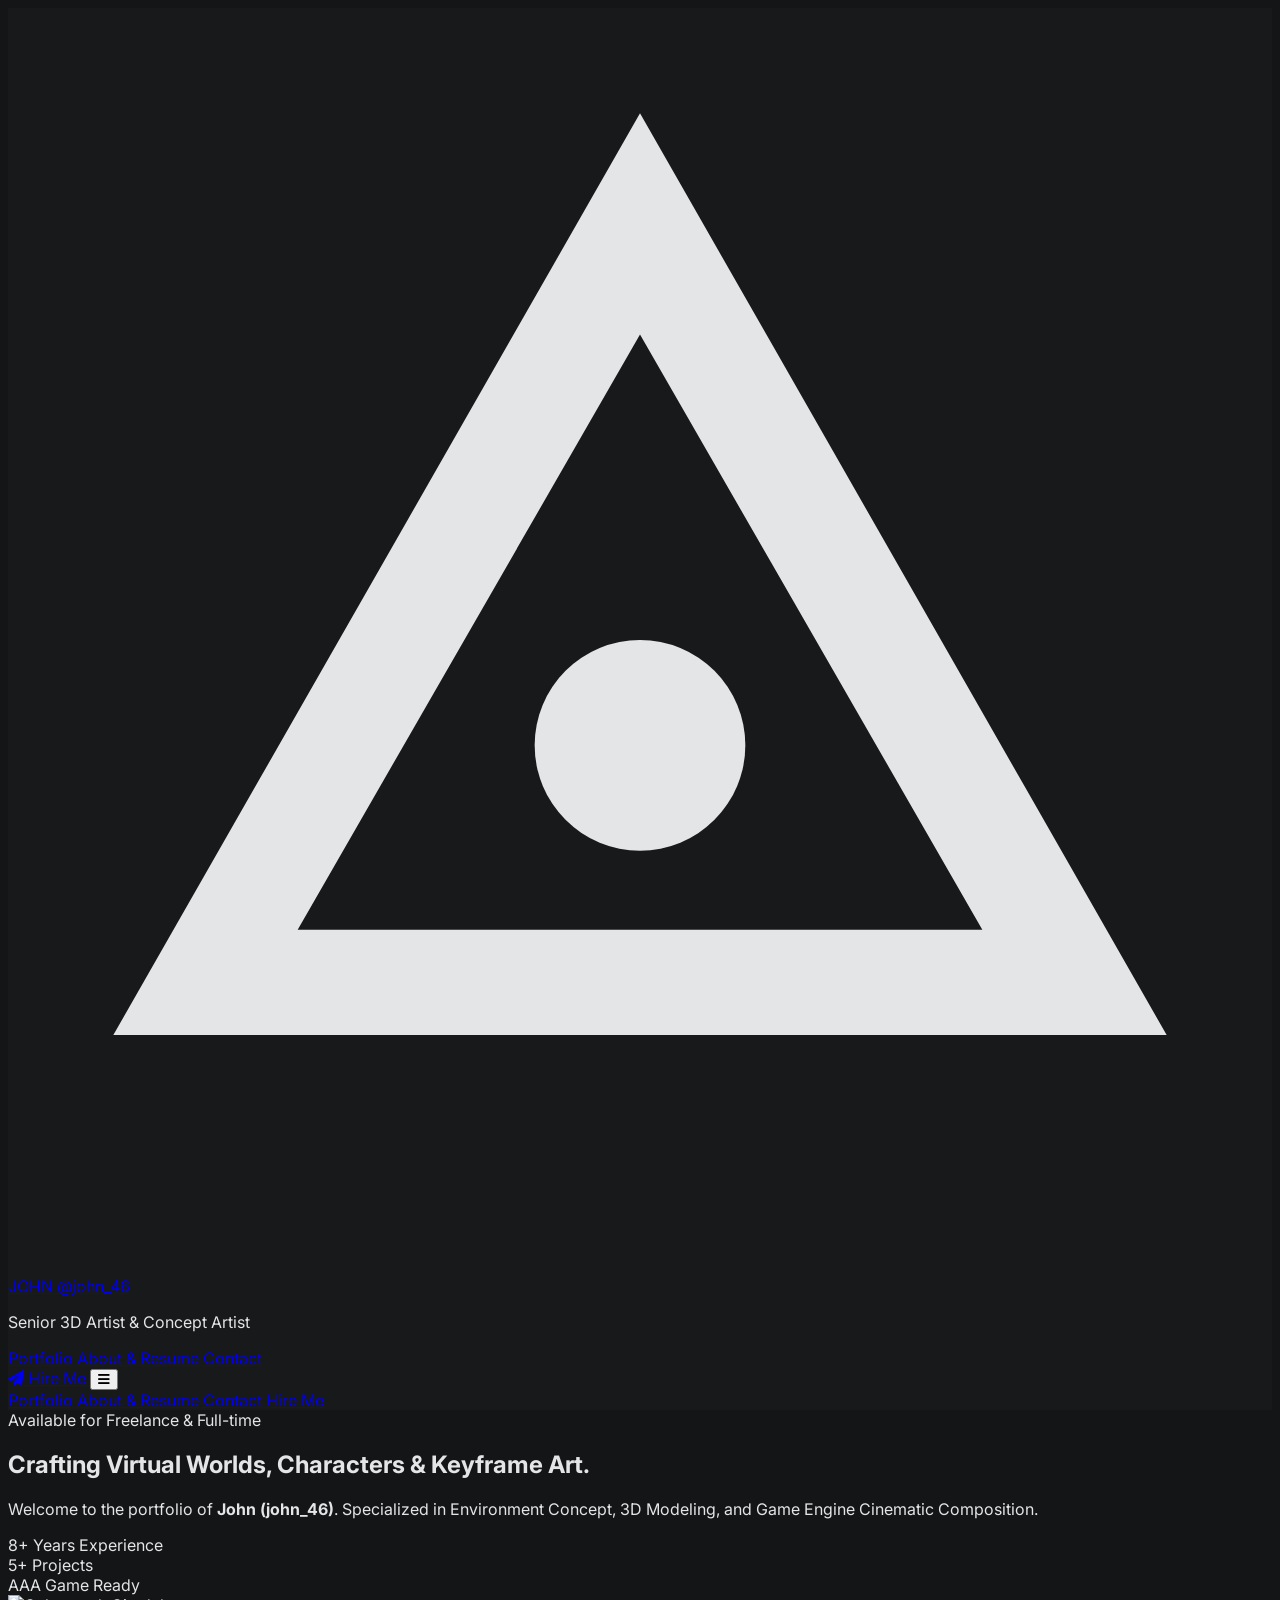
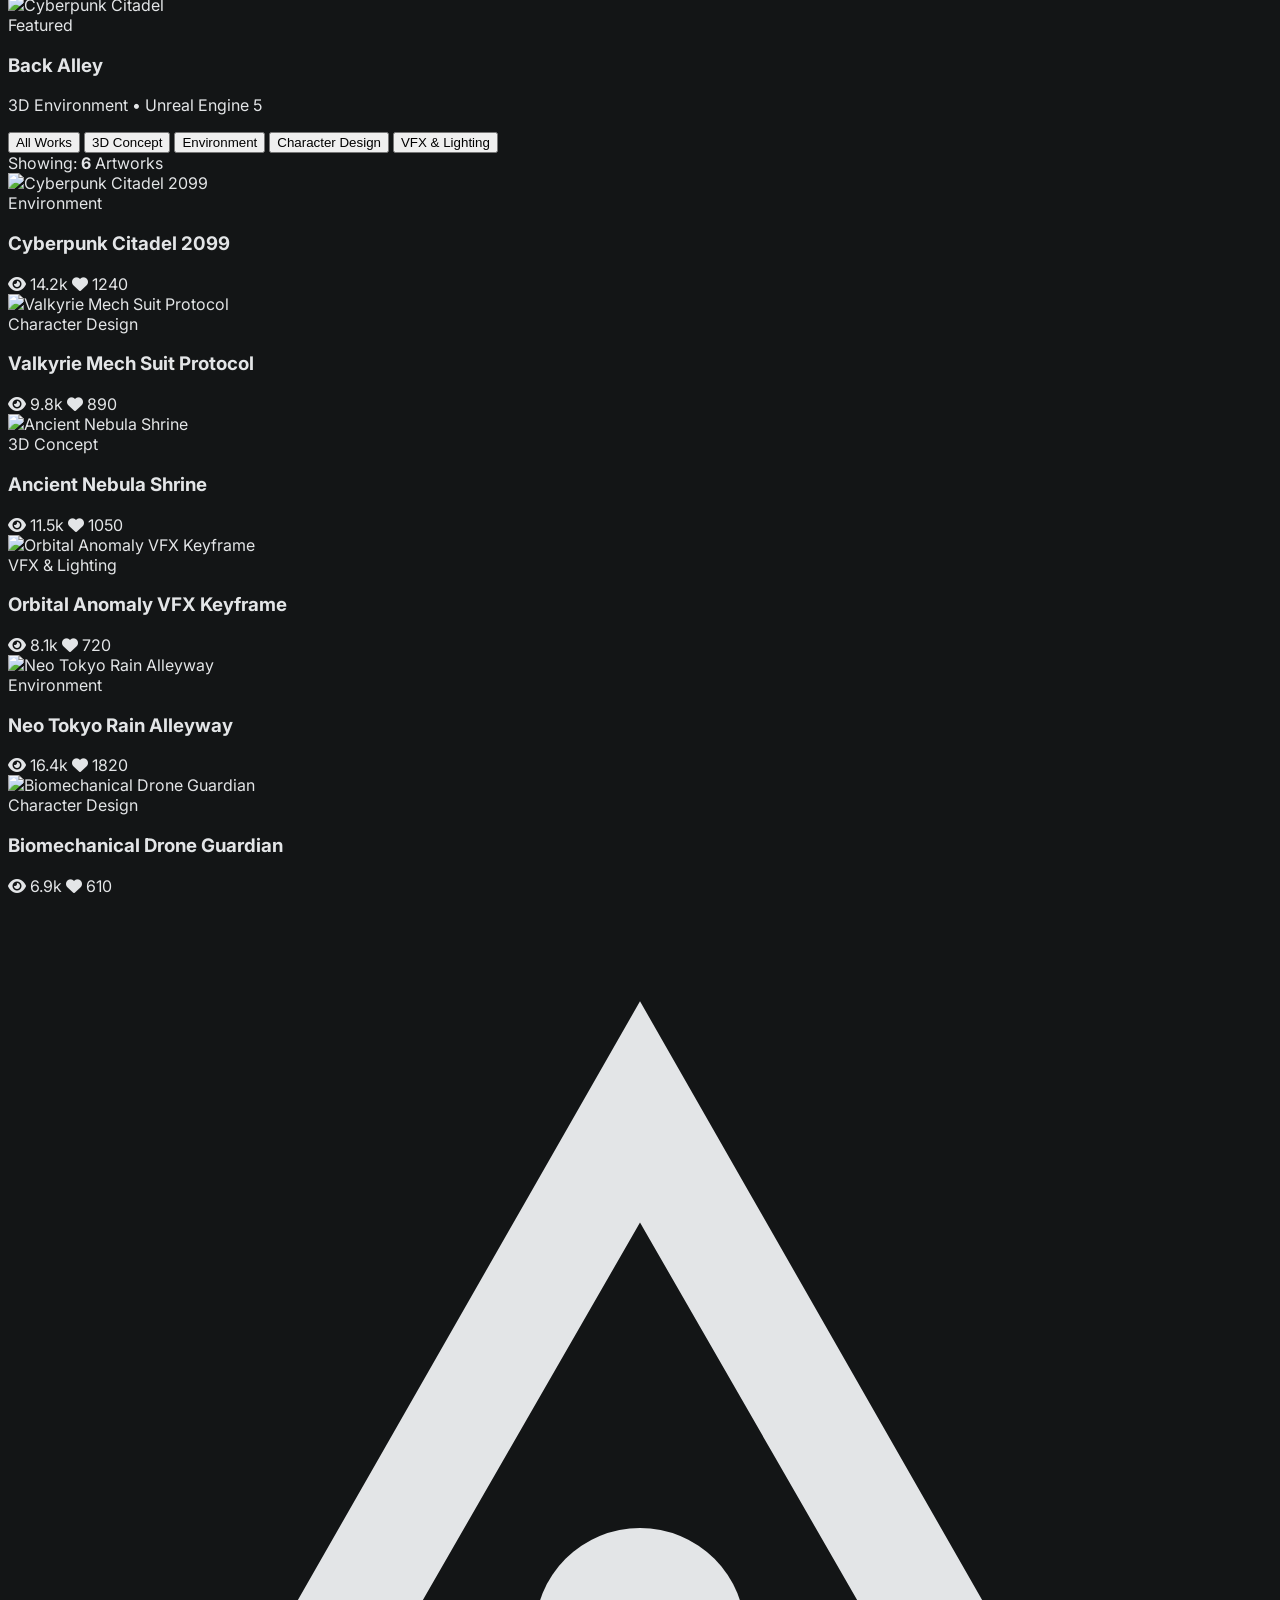
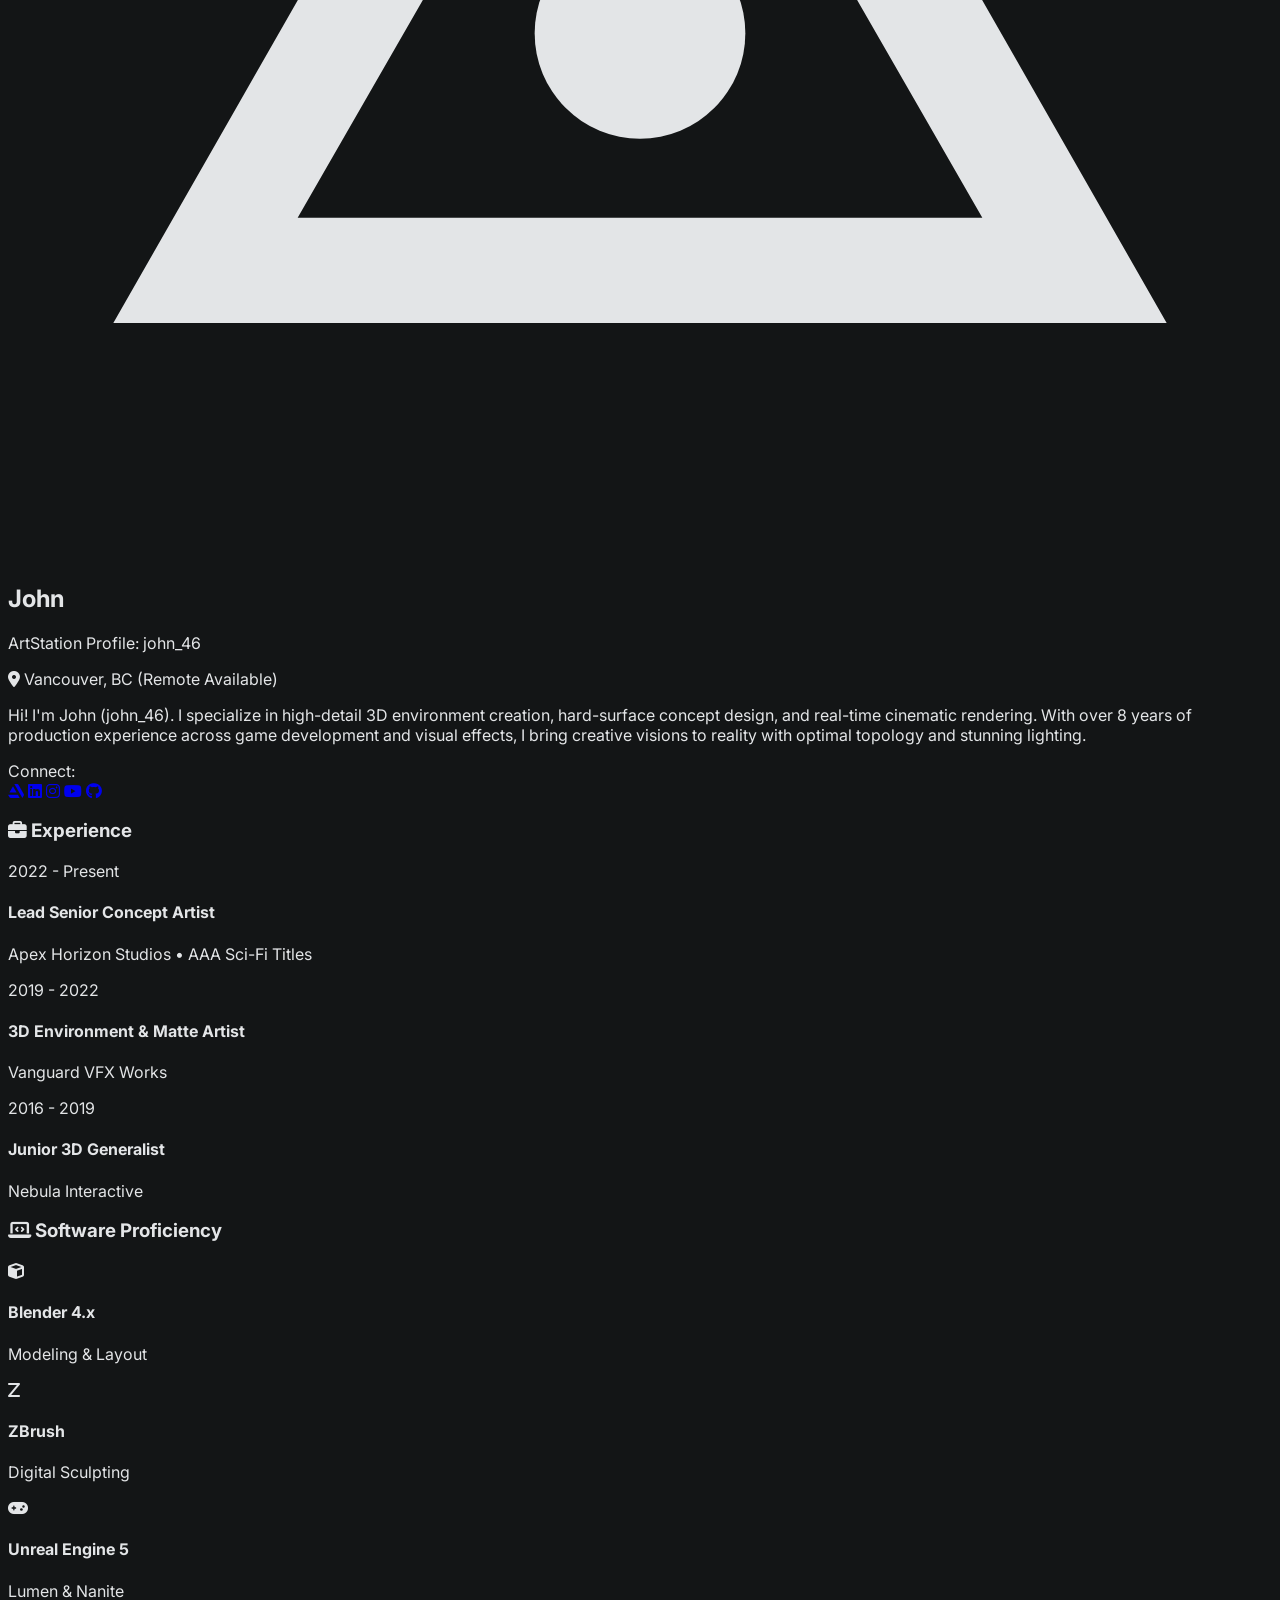
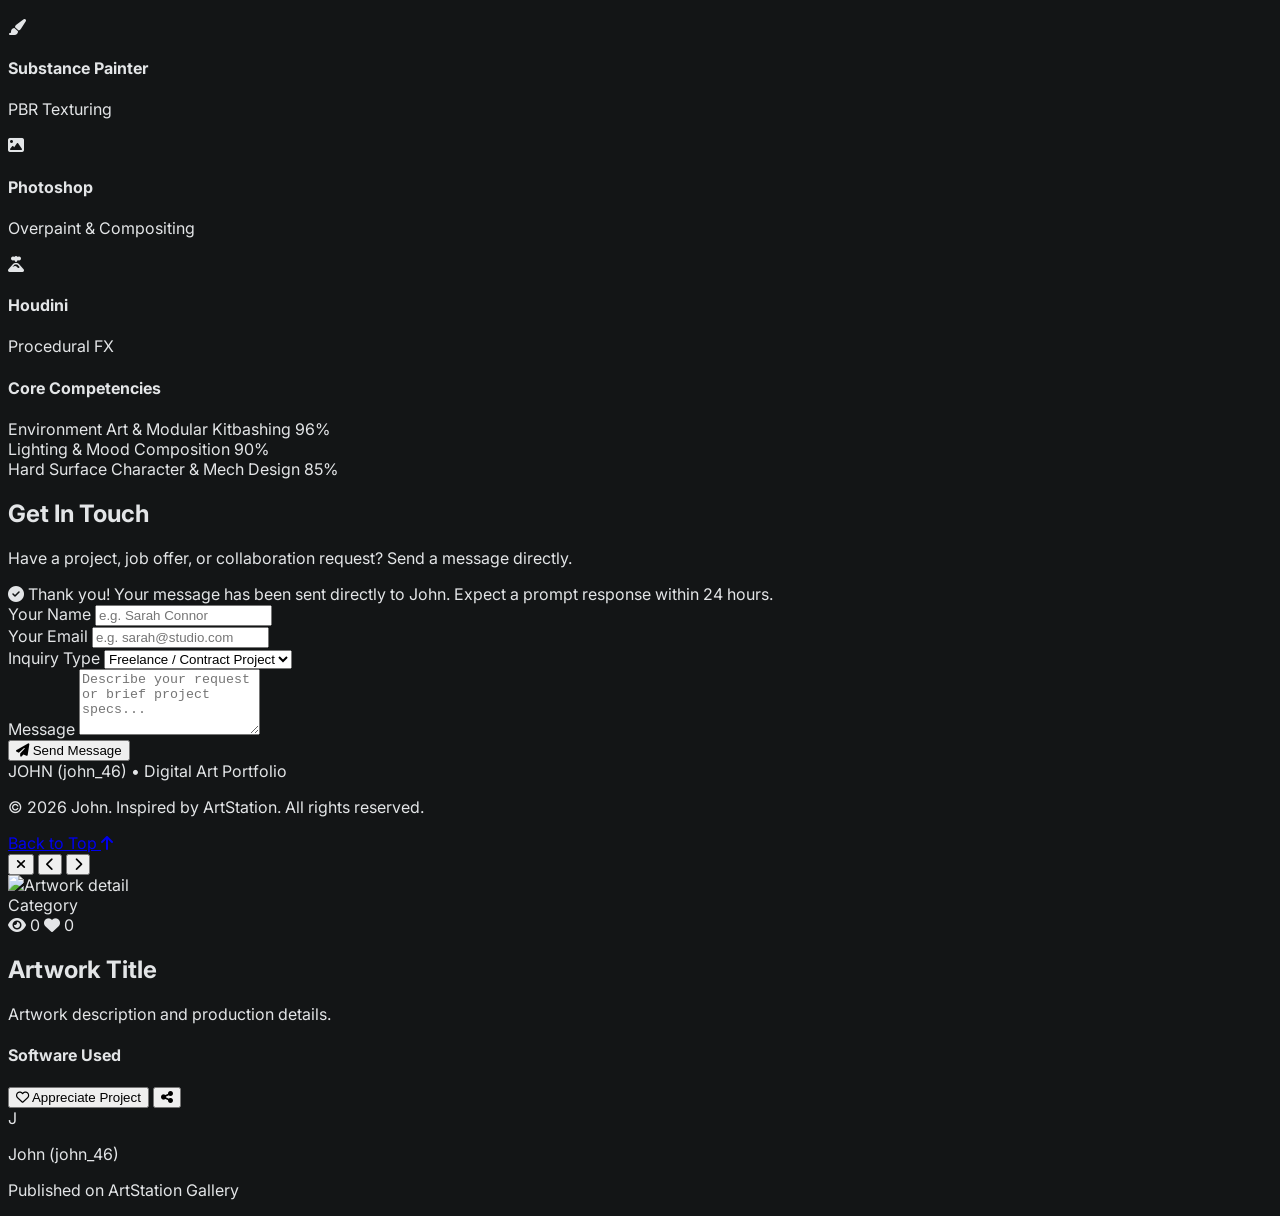
==== commit f3e44c8b: "Update portfolio details and featured image test" ====
--- a/index.html
+++ b/index.html
@@ -87,7 +87,7 @@
                     </div>
                     <div>
                         <a href="#hero" class="font-bold text-lg tracking-wide text-white hover:text-artstation-blue transition duration-200">JOHN <span class="text-xs font-semibold px-2 py-0.5 rounded bg-artstation-border text-artstation-blue ml-1">@john_46</span></a>
-                        <p class="text-xs text-artstation-textMuted hidden sm:block">Senior Concept Artist & 3D Generalist</p>
+                        <p class="text-xs text-artstation-textMuted hidden sm:block">Senior 3D Artist & Concept Artist</p>
                     </div>
                 </div>
 
@@ -137,7 +137,7 @@
                         Crafting Virtual Worlds, Characters & Keyframe Art.
                     </h1>
                     <p class="text-base sm:text-lg text-artstation-textMuted max-w-2xl leading-relaxed">
-                        Welcome to the official portfolio of <strong class="text-white">John (john_46)</strong>. Specialized in 3D Environment Design, Sci-Fi/Fantasy Character Modeling, and Unreal Engine 5 Cinematic Composition.
+                        Welcome to the portfolio of <strong class="text-white">John (john_46)</strong>. Specialized in Environment Concept, 3D Modeling, and Game Engine Cinematic Composition.
                     </p>
 
                     <!-- Quick Stats Badges -->
@@ -146,10 +146,10 @@
                             <span class="text-white font-bold text-lg block">8+</span> Years Experience
                         </div>
                         <div class="border-l border-artstation-border pl-6">
-                            <span class="text-white font-bold text-lg block">45+</span> Completed Projects
+                            <span class="text-white font-bold text-lg block">5+</span> Projects
                         </div>
                         <div class="border-l border-artstation-border pl-6">
-                            <span class="text-white font-bold text-lg block">AAA</span> Game & Film Ready
+                            <span class="text-white font-bold text-lg block">AAA</span> Game Ready
                         </div>
                     </div>
                 </div>
@@ -158,13 +158,13 @@
                 <div class="md:col-span-4 flex justify-center">
                     <div class="w-full max-w-sm rounded-xl overflow-hidden bg-artstation-card border border-artstation-border shadow-2xl group hover:border-artstation-blue transition duration-300">
                         <div class="relative overflow-hidden aspect-[4/3] cursor-pointer" onclick="openLightbox(0)">
-                            <img src="https://images.unsplash.com/photo-1618005182384-a83a8bd57fbe?auto=format&fit=crop&w=800&q=80" alt="Cyberpunk Citadel" class="w-full h-full object-cover transition-transform duration-500 group-hover:scale-105">
+                            <img src="https://cdna.artstation.com/p/assets/images/images/019/115/452/large/john-liu-highresscreenshot00034.jpg?1562082186" alt="Cyberpunk Citadel" class="w-full h-full object-cover transition-transform duration-500 group-hover:scale-105">
                             <div class="absolute inset-0 bg-gradient-to-t from-black/80 via-transparent to-transparent opacity-80 group-hover:opacity-60 transition"></div>
                             <span class="absolute top-3 right-3 bg-black/60 backdrop-blur text-xs px-2.5 py-1 rounded text-artstation-blue font-semibold uppercase tracking-wider border border-artstation-blue/30">
                                 Featured
                             </span>
                             <div class="absolute bottom-3 left-3 right-3">
-                                <h3 class="text-white font-bold text-base truncate">Cyberpunk Citadel 2099</h3>
+                                <h3 class="text-white font-bold text-base truncate">Back Alley</h3>
                                 <p class="text-xs text-gray-300">3D Environment • Unreal Engine 5</p>
                             </div>
                         </div>
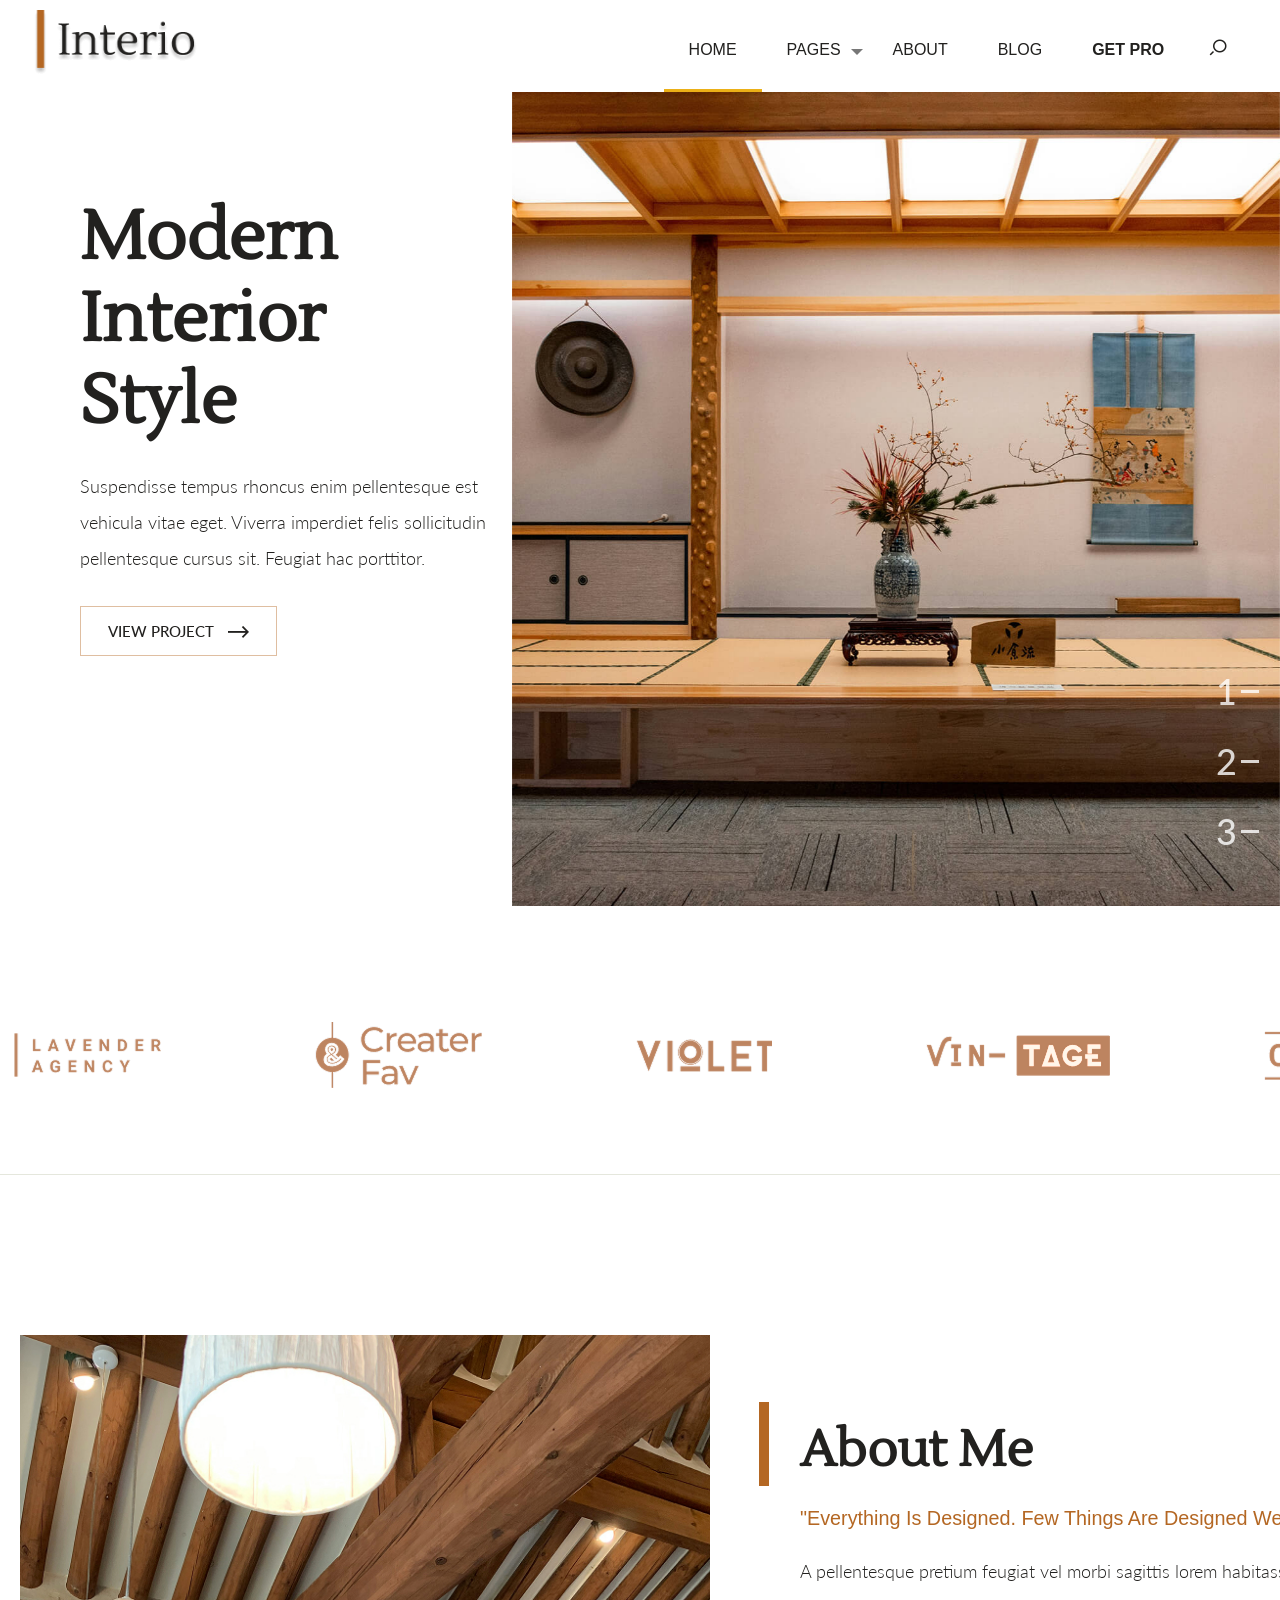
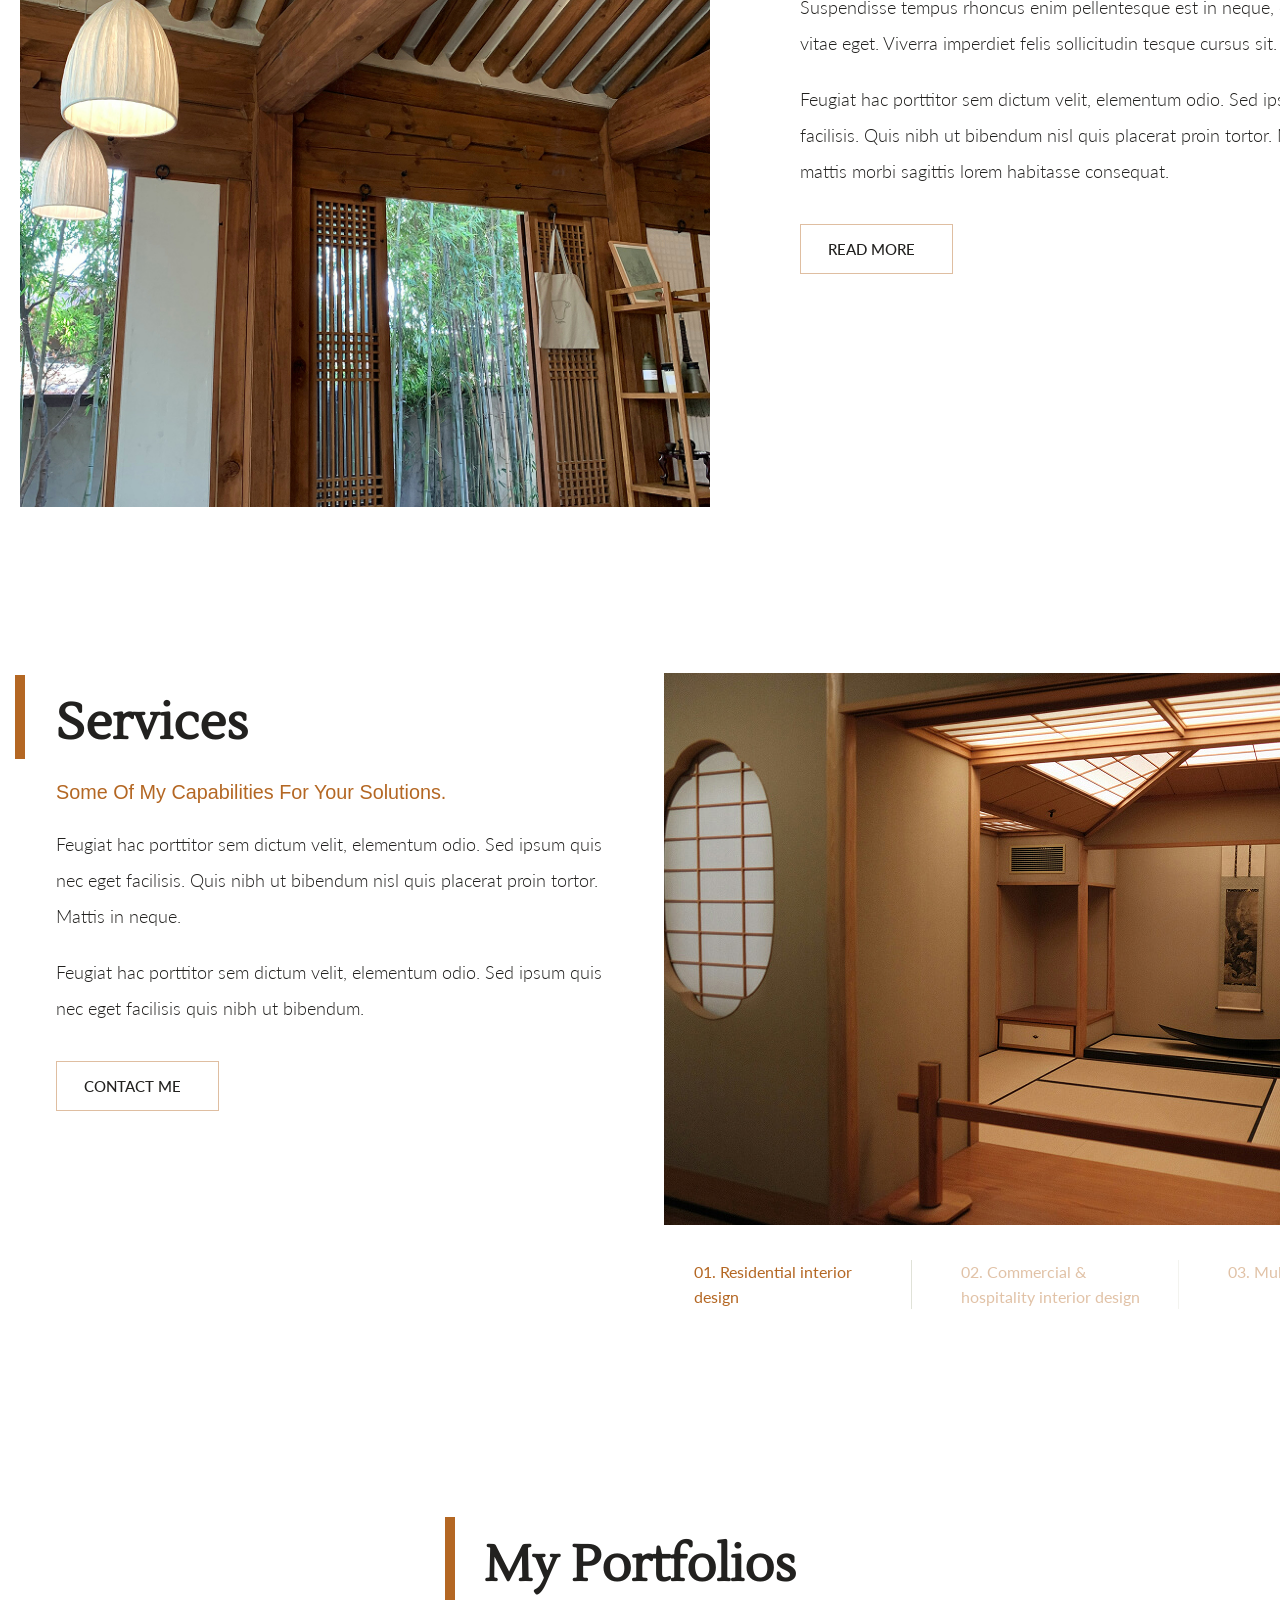
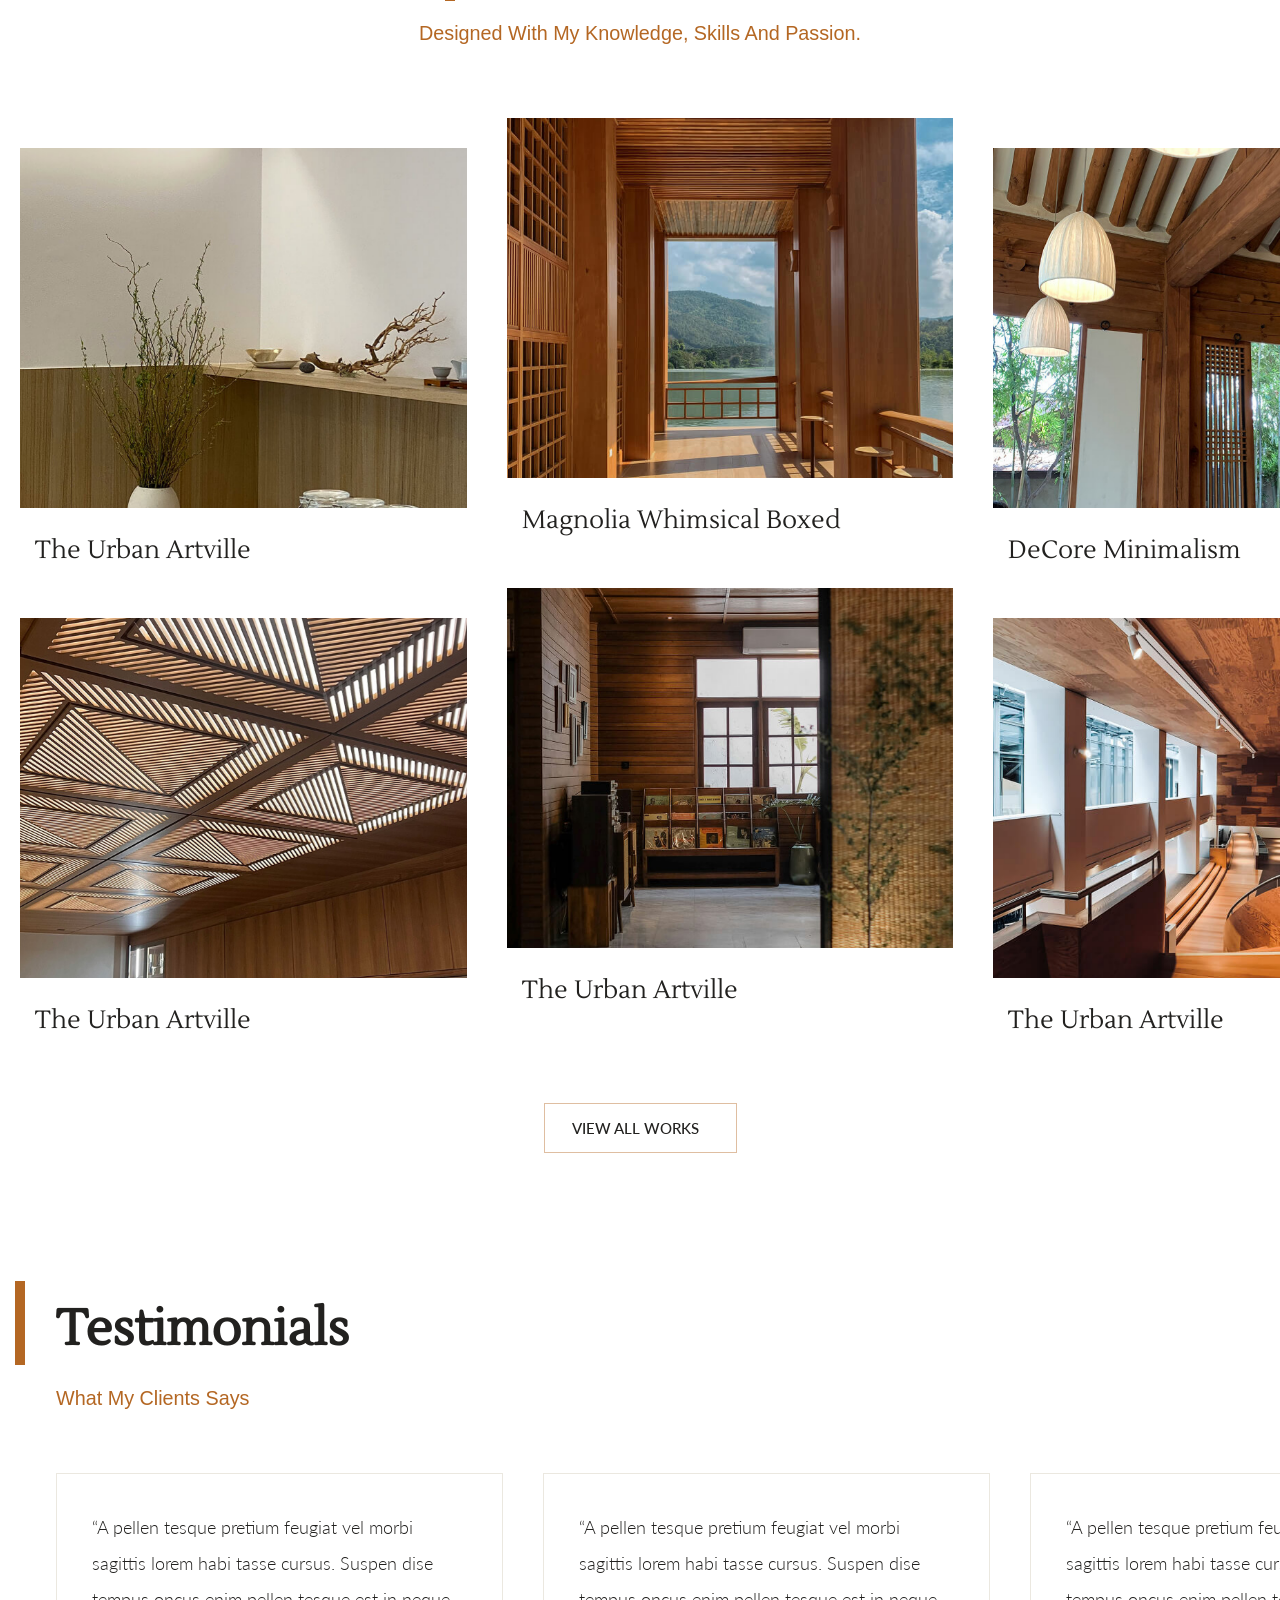
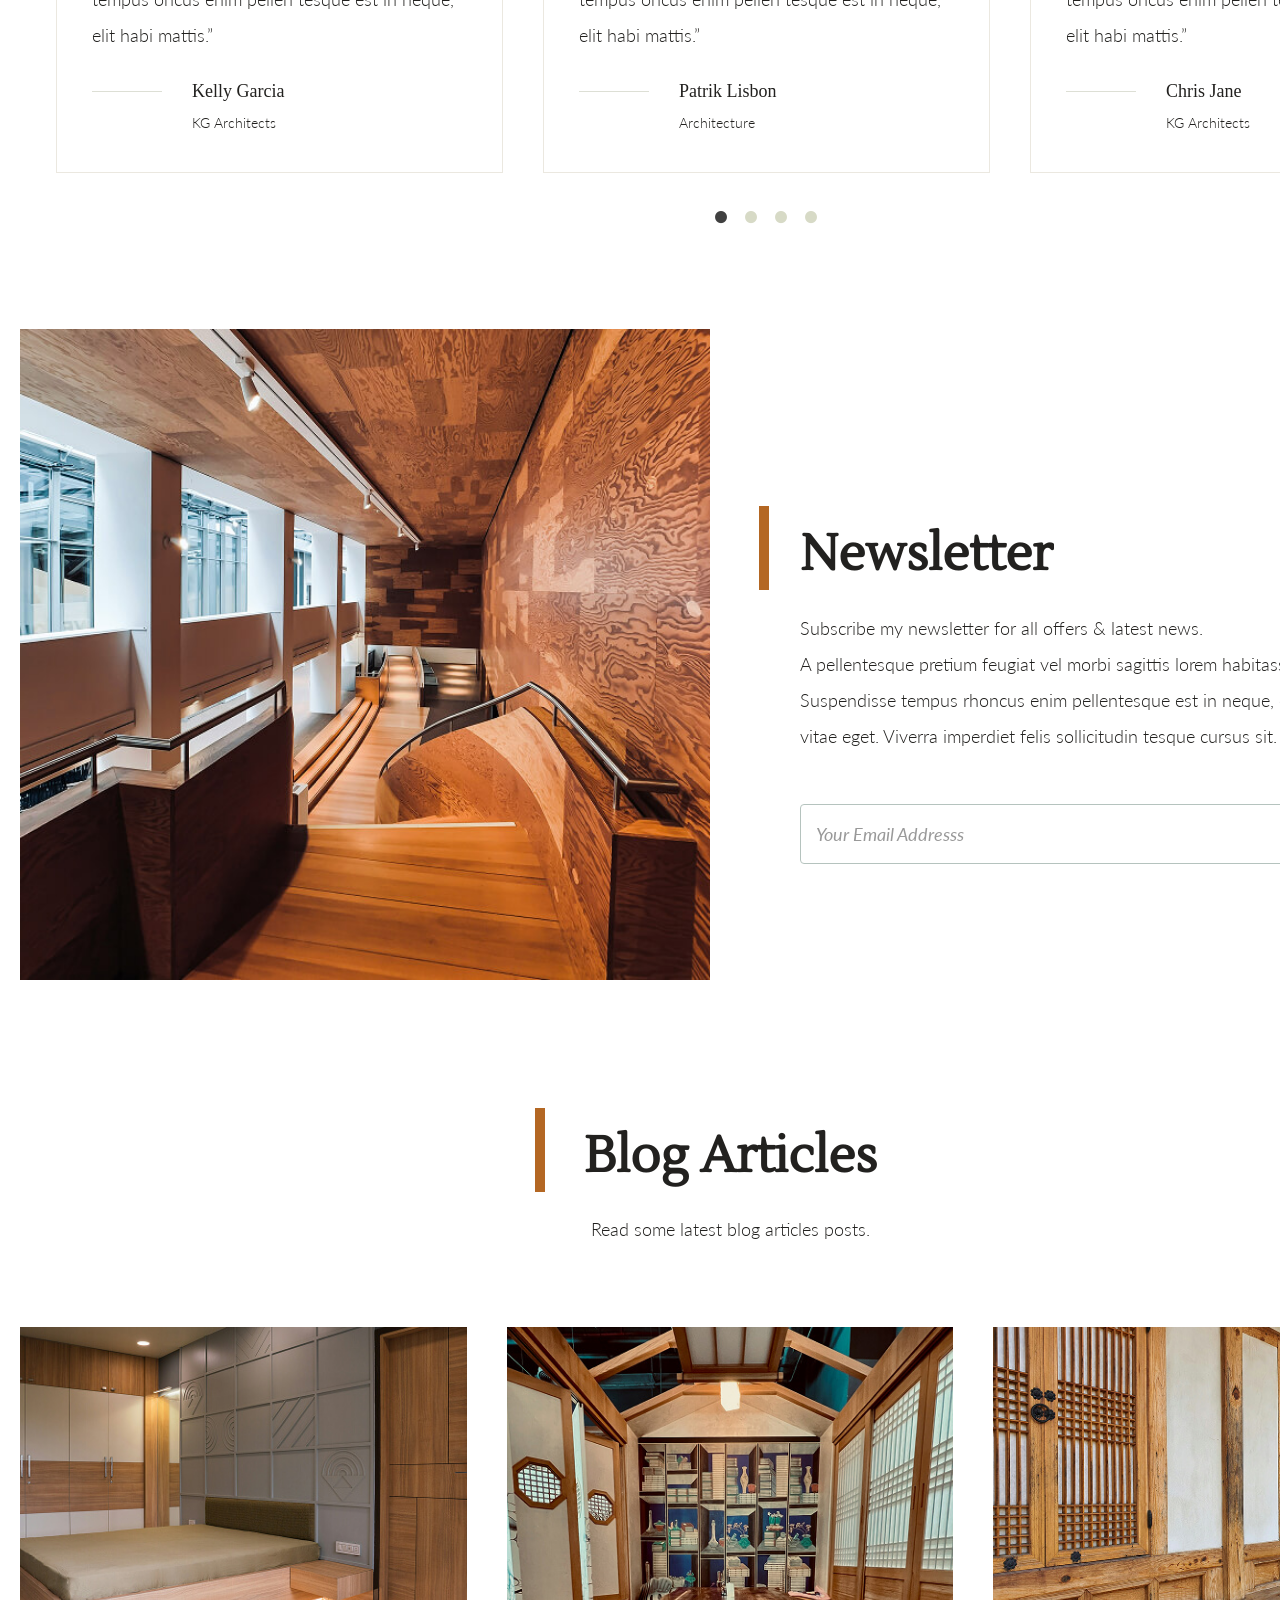
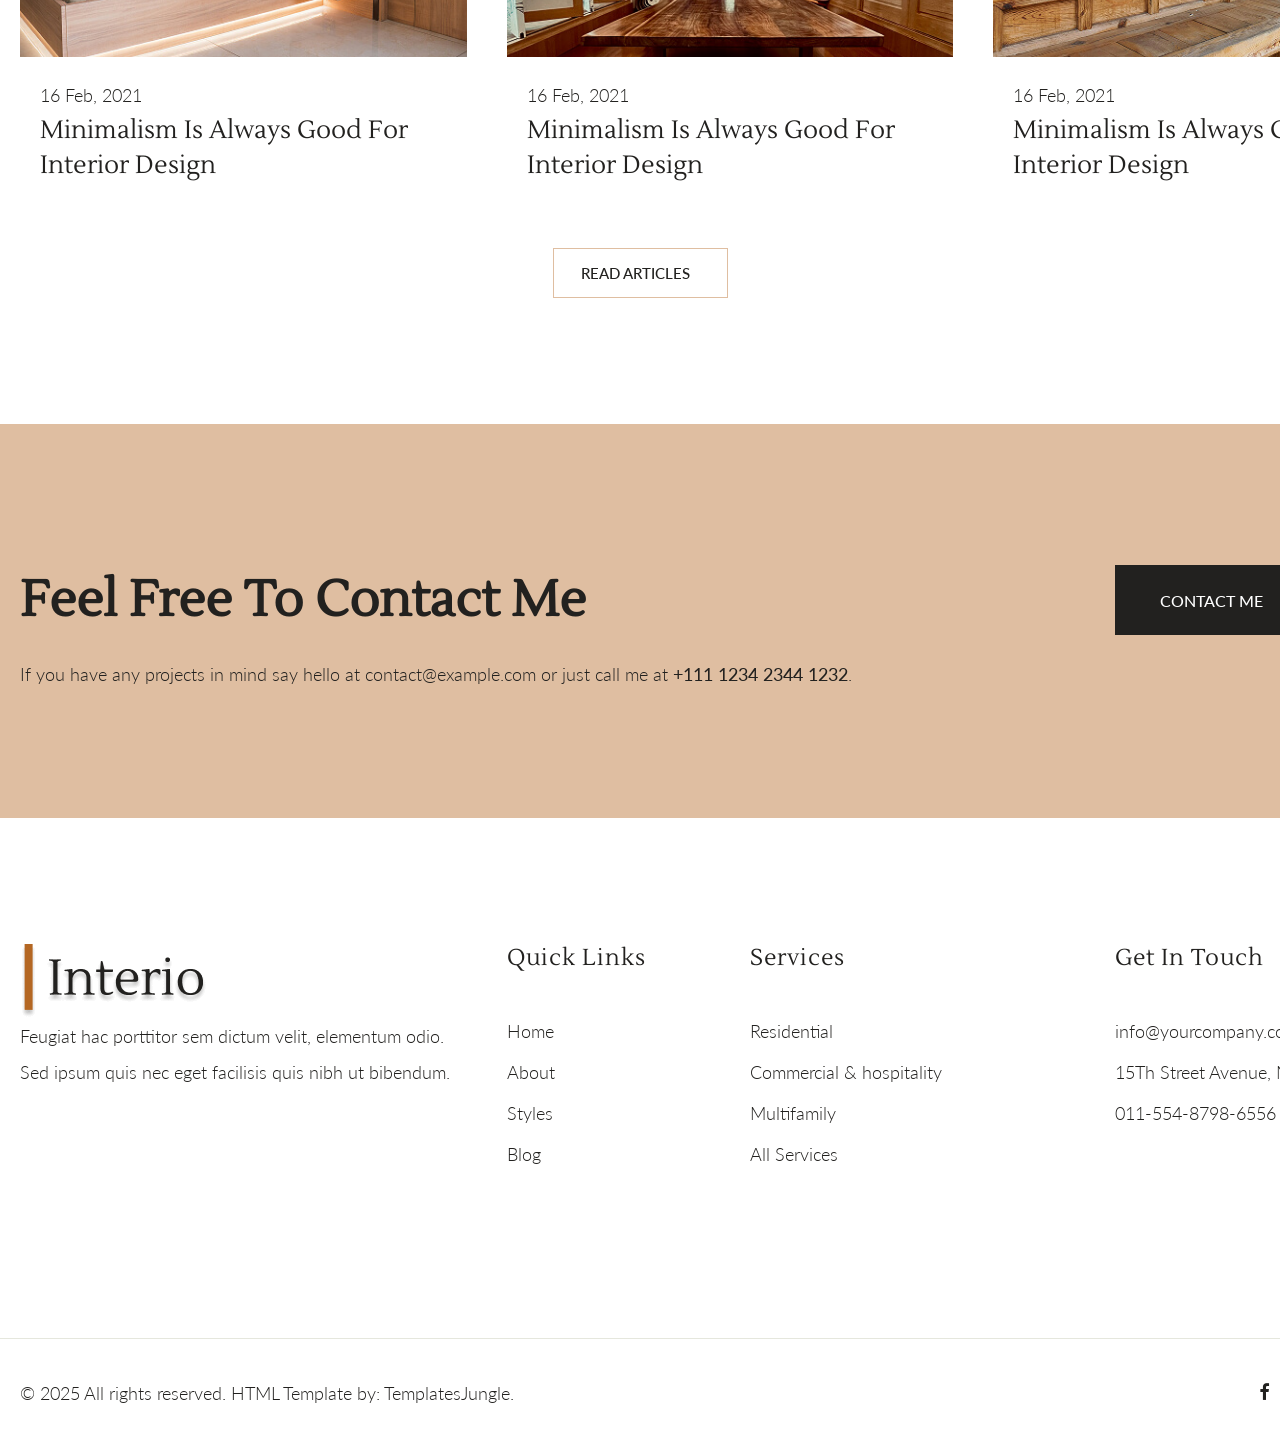
==== commit d6e4b726: "upodate" ====
--- a/index.html
+++ b/index.html
@@ -1,761 +1,629 @@
 <!DOCTYPE html>
-<html lang="en" class="dark scroll-smooth">
+<html lang="en">
+
 <head>
-    <meta charset="UTF-8">
-    <meta name="viewport" content="width=device-width, initial-scale=1.0">
-    <title>John (john_46) | Senior 3D Artist & Concept Artist</title>
-    <!-- Tailwind CSS CDN -->
-    <script src="https://cdn.tailwindcss.com"></script>
-    <script>
-        tailwind.config = {
-            darkMode: 'class',
-            theme: {
-                extend: {
-                    colors: {
-                        artstation: {
-                            blue: '#13aff0',
-                            darkBlue: '#0d8ec9',
-                            bg: '#131516',
-                            card: '#1c1e20',
-                            cardHover: '#25282a',
-                            nav: '#191b1d',
-                            border: '#2c2f33',
-                            textMuted: '#9aa0a6'
-                        }
-                    },
-                    fontFamily: {
-                        sans: ['Inter', 'sans-serif']
-                    }
-                }
-            }
-        }
-    </script>
-    <!-- Google Fonts Inter & FontAwesome Icons -->
-    <link href="https://fonts.googleapis.com/css2?family=Inter:wght@300;400;500;600;700;800&display=swap" rel="stylesheet">
-    <link rel="stylesheet" href="https://cdnjs.cloudflare.com/ajax/libs/font-awesome/6.4.0/css/all.min.css">
-    <style>
-        body {
-            font-family: 'Inter', sans-serif;
-            background-color: #131516;
-            color: #e3e5e7;
-        }
-        /* Custom scrollbar */
-        ::-webkit-scrollbar {
-            width: 8px;
-        }
-        ::-webkit-scrollbar-track {
-            background: #131516;
-        }
-        ::-webkit-scrollbar-thumb {
-            background: #2c2f33;
-            border-radius: 4px;
-        }
-        ::-webkit-scrollbar-thumb:hover {
-            background: #13aff0;
-        }
-        .glass-header {
-            background: rgba(25, 27, 29, 0.85);
-            backdrop-filter: blur(12px);
-            -webkit-backdrop-filter: blur(12px);
-        }
-        /* Custom Hover Zoom & Shimmer */
-        .art-card-img {
-            transition: transform 0.5s cubic-bezier(0.25, 1, 0.5, 1);
-        }
-        .art-card:hover .art-card-img {
-            transform: scale(1.06);
-        }
-    </style>
+	<title>Interio - Interior Designer HTML CSS Website Template</title>
+	<meta charset="utf-8">
+	<meta http-equiv="X-UA-Compatible" content="IE=edge">
+	<meta name="viewport" content="width=device-width, initial-scale=1.0">
+	<meta name="format-detection" content="telephone=no">
+	<meta name="apple-mobile-web-app-capable" content="yes">
+	<meta name="author" content="TemplatesJungle">
+	<meta name="keywords" content="Interior, Designer, HTML, CSS, Website Template">
+	<meta name="description" content="Interio is a Interior Designer HTML CSS Website Template">
+
+	<link rel="stylesheet" type="text/css" href="css/normalize.css">
+	<link rel="stylesheet" type="text/css" href="fonts/icomoon/icomoon.css">
+	<link rel="stylesheet" type="text/css" href="css/vendor.css">
+	<link rel="stylesheet" type="text/css" href="style.css">
+
+	<link rel="preconnect" href="https://fonts.googleapis.com">
+	<link rel="preconnect" href="https://fonts.gstatic.com" crossorigin>
+	<link
+		href="https://fonts.googleapis.com/css2?family=Lato:ital,wght@0,100;0,300;0,400;0,700;0,900;1,100;1,300;1,400;1,700;1,900&family=Lustria&display=swap"
+		rel="stylesheet">
+
+	<script src="js/modernizr.js"></script>
 </head>
-<body class="bg-artstation-bg text-gray-200 antialiased min-h-screen flex flex-col justify-between">
-
-    <!-- HEADER / NAVIGATION -->
-    <header class="fixed top-0 left-0 w-full z-40 glass-header border-b border-artstation-border">
-        <div class="max-w-7xl mx-auto px-4 sm:px-6 lg:px-8">
-            <div class="flex items-center justify-between h-16">
-                
-                <!-- Artist Brand Info -->
-                <div class="flex items-center space-x-3">
-                    <div class="relative group cursor-pointer" onclick="scrollToSection('hero')">
-                        <div class="w-10 h-10 rounded-full overflow-hidden border-2 border-artstation-blue shadow-lg shadow-artstation-blue/20">
-                            <!-- High quality artist avatar -->
-                            <svg class="w-full h-full text-artstation-blue bg-artstation-card p-1.5" fill="currentColor" viewBox="0 0 24 24">
-                                <path d="M12 2L2 19.5h20L12 2zm0 4.2l6.5 11.3H5.5L12 6.2z"/>
-                                <circle cx="12" cy="14" r="2"/>
-                            </svg>
-                        </div>
-                    </div>
-                    <div>
-                        <a href="#hero" class="font-bold text-lg tracking-wide text-white hover:text-artstation-blue transition duration-200">JOHN <span class="text-xs font-semibold px-2 py-0.5 rounded bg-artstation-border text-artstation-blue ml-1">@john_46</span></a>
-                        <p class="text-xs text-artstation-textMuted hidden sm:block">Senior 3D Artist & Concept Artist</p>
-                    </div>
-                </div>
-
-                <!-- Desktop Navigation Links -->
-                <nav class="hidden md:flex items-center space-x-6 text-sm font-medium">
-                    <a href="#gallery" class="text-gray-300 hover:text-artstation-blue transition-colors">Portfolio</a>
-                    <a href="#about" class="text-gray-300 hover:text-artstation-blue transition-colors">About & Resume</a>
-                    <a href="#contact" class="text-gray-300 hover:text-artstation-blue transition-colors">Contact</a>
-                </nav>
-
-                <!-- Action Button & Mobile Toggle -->
-                <div class="flex items-center space-x-3">
-                    <a href="#contact" class="hidden sm:inline-flex items-center gap-2 bg-artstation-blue hover:bg-artstation-darkBlue text-white text-xs uppercase tracking-wider font-bold py-2.5 px-4 rounded-md transition duration-200 shadow-md shadow-artstation-blue/20">
-                        <i class="fa-solid fa-paper-plane"></i> Hire Me
-                    </a>
-                    
-                    <!-- Mobile Hamburger Button -->
-                    <button id="mobileMenuBtn" class="md:hidden text-gray-400 hover:text-white p-2 rounded-md focus:outline-none" aria-label="Toggle Navigation">
-                        <i class="fa-solid fa-bars text-xl"></i>
-                    </button>
-                </div>
-            </div>
-        </div>
-
-        <!-- Mobile Dropdown Menu -->
-        <div id="mobileMenu" class="hidden md:hidden bg-artstation-nav border-b border-artstation-border px-4 pt-2 pb-4 space-y-2">
-            <a href="#gallery" class="mobile-nav-link block px-3 py-2 rounded-md text-base font-medium text-gray-300 hover:text-white hover:bg-artstation-card">Portfolio</a>
-            <a href="#about" class="mobile-nav-link block px-3 py-2 rounded-md text-base font-medium text-gray-300 hover:text-white hover:bg-artstation-card">About & Resume</a>
-            <a href="#contact" class="mobile-nav-link block px-3 py-2 rounded-md text-base font-medium text-gray-300 hover:text-white hover:bg-artstation-card">Contact</a>
-            <a href="#contact" class="block text-center mt-3 bg-artstation-blue hover:bg-artstation-darkBlue text-white font-bold py-2 px-4 rounded-md text-sm">Hire Me</a>
-        </div>
-    </header>
-
-    <!-- HERO SECTION -->
-    <section id="hero" class="relative pt-24 pb-16 md:pt-32 md:pb-24 overflow-hidden border-b border-artstation-border">
-        <!-- Hero Background Canvas Overlay Pattern -->
-        <div class="absolute inset-0 opacity-10 pointer-events-none bg-[radial-gradient(#13aff0_1px,transparent_1px)] [background-size:24px_24px]"></div>
-        
-        <div class="max-w-7xl mx-auto px-4 sm:px-6 lg:px-8 relative z-10 text-center md:text-left">
-            <div class="grid grid-cols-1 md:grid-cols-12 gap-8 items-center">
-                
-                <div class="md:col-span-8 space-y-4">
-                    <div class="inline-flex items-center gap-2 px-3 py-1 rounded-full bg-artstation-blue/10 border border-artstation-blue/30 text-artstation-blue text-xs font-semibold uppercase tracking-widest">
-                        <span class="w-2 h-2 rounded-full bg-artstation-blue animate-pulse"></span> Available for Freelance & Full-time
-                    </div>
-                    <h1 class="text-3xl sm:text-5xl lg:text-6xl font-extrabold text-white tracking-tight leading-tight">
-                        Crafting Virtual Worlds, Characters & Keyframe Art.
-                    </h1>
-                    <p class="text-base sm:text-lg text-artstation-textMuted max-w-2xl leading-relaxed">
-                        Welcome to the portfolio of <strong class="text-white">John (john_46)</strong>. Specialized in Environment Concept, 3D Modeling, and Game Engine Cinematic Composition.
-                    </p>
-
-                    <!-- Quick Stats Badges -->
-                    <div class="pt-4 flex flex-wrap justify-center md:justify-start gap-6 text-xs text-artstation-textMuted font-mono">
-                        <div>
-                            <span class="text-white font-bold text-lg block">8+</span> Years Experience
-                        </div>
-                        <div class="border-l border-artstation-border pl-6">
-                            <span class="text-white font-bold text-lg block">5+</span> Projects
-                        </div>
-                        <div class="border-l border-artstation-border pl-6">
-                            <span class="text-white font-bold text-lg block">AAA</span> Game Ready
-                        </div>
-                    </div>
-                </div>
-
-                <!-- Featured Highlight Widget -->
-                <div class="md:col-span-4 flex justify-center">
-                    <div class="w-full max-w-sm rounded-xl overflow-hidden bg-artstation-card border border-artstation-border shadow-2xl group hover:border-artstation-blue transition duration-300">
-                        <div class="relative overflow-hidden aspect-[4/3] cursor-pointer" onclick="openLightbox(0)">
-                            <img src="https://cdna.artstation.com/p/assets/images/images/019/115/452/large/john-liu-highresscreenshot00034.jpg?1562082186" alt="Cyberpunk Citadel" class="w-full h-full object-cover transition-transform duration-500 group-hover:scale-105">
-                            <div class="absolute inset-0 bg-gradient-to-t from-black/80 via-transparent to-transparent opacity-80 group-hover:opacity-60 transition"></div>
-                            <span class="absolute top-3 right-3 bg-black/60 backdrop-blur text-xs px-2.5 py-1 rounded text-artstation-blue font-semibold uppercase tracking-wider border border-artstation-blue/30">
-                                Featured
-                            </span>
-                            <div class="absolute bottom-3 left-3 right-3">
-                                <h3 class="text-white font-bold text-base truncate">Back Alley</h3>
-                                <p class="text-xs text-gray-300">3D Environment • Unreal Engine 5</p>
-                            </div>
-                        </div>
-                    </div>
-                </div>
-
-            </div>
-        </div>
-    </section>
-
-    <!-- PORTFOLIO GALLERY SECTION -->
-    <section id="gallery" class="py-12 max-w-7xl mx-auto px-4 sm:px-6 lg:px-8 w-full">
-        
-        <!-- Category Filter & Search Bar -->
-        <div class="flex flex-col md:flex-row md:items-center justify-between gap-4 mb-8">
-            <!-- Filter Pills -->
-            <div class="flex items-center space-x-2 overflow-x-auto pb-2 md:pb-0 scrollbar-none" id="filterContainer">
-                <button class="filter-btn active-filter px-4 py-2 rounded-lg text-xs font-semibold uppercase tracking-wider whitespace-nowrap bg-artstation-blue text-white shadow-md shadow-artstation-blue/20 transition" data-filter="all">
-                    All Works
-                </button>
-                <button class="filter-btn px-4 py-2 rounded-lg text-xs font-semibold uppercase tracking-wider whitespace-nowrap bg-artstation-card text-artstation-textMuted hover:text-white hover:bg-artstation-cardHover border border-artstation-border transition" data-filter="3d-concept">
-                    3D Concept
-                </button>
-                <button class="filter-btn px-4 py-2 rounded-lg text-xs font-semibold uppercase tracking-wider whitespace-nowrap bg-artstation-card text-artstation-textMuted hover:text-white hover:bg-artstation-cardHover border border-artstation-border transition" data-filter="environment">
-                    Environment
-                </button>
-                <button class="filter-btn px-4 py-2 rounded-lg text-xs font-semibold uppercase tracking-wider whitespace-nowrap bg-artstation-card text-artstation-textMuted hover:text-white hover:bg-artstation-cardHover border border-artstation-border transition" data-filter="character">
-                    Character Design
-                </button>
-                <button class="filter-btn px-4 py-2 rounded-lg text-xs font-semibold uppercase tracking-wider whitespace-nowrap bg-artstation-card text-artstation-textMuted hover:text-white hover:bg-artstation-cardHover border border-artstation-border transition" data-filter="vfx">
-                    VFX & Lighting
-                </button>
-            </div>
-
-            <!-- Total count label -->
-            <div class="text-xs text-artstation-textMuted flex items-center justify-between md:justify-end gap-2 font-mono">
-                <span>Showing: <strong id="visibleCount" class="text-white">6</strong> Artworks</span>
-            </div>
-        </div>
-
-        <!-- Dynamic Artwork Masonry Grid -->
-        <div id="artworkGrid" class="grid grid-cols-1 sm:grid-cols-2 lg:grid-cols-3 gap-6">
-            <!-- Cards generated dynamically by JavaScript -->
-        </div>
-    </section>
-
-    <!-- ABOUT & RESUME SECTION -->
-    <section id="about" class="py-16 bg-artstation-nav/50 border-t border-b border-artstation-border">
-        <div class="max-w-7xl mx-auto px-4 sm:px-6 lg:px-8">
-            <div class="grid grid-cols-1 lg:grid-cols-12 gap-12 items-start">
-                
-                <!-- Profile Card & Bio -->
-                <div class="lg:col-span-5 space-y-6">
-                    <div class="bg-artstation-card p-6 rounded-xl border border-artstation-border shadow-xl">
-                        <div class="flex items-center gap-4 mb-4">
-                            <div class="w-16 h-16 rounded-full overflow-hidden border-2 border-artstation-blue shrink-0">
-                                <svg class="w-full h-full text-artstation-blue bg-artstation-bg p-2" fill="currentColor" viewBox="0 0 24 24">
-                                    <path d="M12 2L2 19.5h20L12 2zm0 4.2l6.5 11.3H5.5L12 6.2z"/>
-                                    <circle cx="12" cy="14" r="2"/>
-                                </svg>
-                            </div>
-                            <div>
-                                <h2 class="text-xl font-bold text-white">John</h2>
-                                <p class="text-xs text-artstation-blue font-mono">ArtStation Profile: john_46</p>
-                                <p class="text-xs text-artstation-textMuted mt-1"><i class="fa-solid fa-location-dot mr-1"></i> Vancouver, BC (Remote Available)</p>
-                            </div>
-                        </div>
-
-                        <p class="text-sm text-gray-300 leading-relaxed">
-                            Hi! I'm John (<span class="font-mono text-artstation-blue">john_46</span>). I specialize in high-detail 3D environment creation, hard-surface concept design, and real-time cinematic rendering. With over 8 years of production experience across game development and visual effects, I bring creative visions to reality with optimal topology and stunning lighting.
-                        </p>
-
-                        <!-- Social Media Links -->
-                        <div class="mt-6 pt-4 border-t border-artstation-border flex items-center justify-between text-lg">
-                            <span class="text-xs font-semibold text-artstation-textMuted uppercase tracking-wider">Connect:</span>
-                            <div class="flex space-x-4">
-                                <a href="https://artstation.com" target="_blank" rel="noopener" class="text-artstation-textMuted hover:text-artstation-blue transition" title="ArtStation"><i class="fa-brands fa-artstation"></i></a>
-                                <a href="https://linkedin.com" target="_blank" rel="noopener" class="text-artstation-textMuted hover:text-artstation-blue transition" title="LinkedIn"><i class="fa-brands fa-linkedin"></i></a>
-                                <a href="https://instagram.com" target="_blank" rel="noopener" class="text-artstation-textMuted hover:text-artstation-blue transition" title="Instagram"><i class="fa-brands fa-instagram"></i></a>
-                                <a href="https://youtube.com" target="_blank" rel="noopener" class="text-artstation-textMuted hover:text-artstation-blue transition" title="YouTube"><i class="fa-brands fa-youtube"></i></a>
-                                <a href="https://github.com" target="_blank" rel="noopener" class="text-artstation-textMuted hover:text-artstation-blue transition" title="GitHub"><i class="fa-brands fa-github"></i></a>
-                            </div>
-                        </div>
-                    </div>
-
-                    <!-- Work History Timeline -->
-                    <div class="bg-artstation-card p-6 rounded-xl border border-artstation-border shadow-xl">
-                        <h3 class="text-base font-bold text-white mb-4 flex items-center gap-2">
-                            <i class="fa-solid fa-briefcase text-artstation-blue"></i> Experience
-                        </h3>
-                        <div class="space-y-4 border-l-2 border-artstation-border pl-4 text-xs">
-                            <div>
-                                <span class="text-artstation-blue font-semibold">2022 - Present</span>
-                                <h4 class="text-sm font-bold text-white">Lead Senior Concept Artist</h4>
-                                <p class="text-artstation-textMuted">Apex Horizon Studios • AAA Sci-Fi Titles</p>
-                            </div>
-                            <div>
-                                <span class="text-artstation-blue font-semibold">2019 - 2022</span>
-                                <h4 class="text-sm font-bold text-white">3D Environment & Matte Artist</h4>
-                                <p class="text-artstation-textMuted">Vanguard VFX Works</p>
-                            </div>
-                            <div>
-                                <span class="text-artstation-blue font-semibold">2016 - 2019</span>
-                                <h4 class="text-sm font-bold text-white">Junior 3D Generalist</h4>
-                                <p class="text-artstation-textMuted">Nebula Interactive</p>
-                            </div>
-                        </div>
-                    </div>
-                </div>
-
-                <!-- Software & Skill Matrix -->
-                <div class="lg:col-span-7 space-y-6">
-                    <div class="bg-artstation-card p-6 rounded-xl border border-artstation-border shadow-xl">
-                        <h3 class="text-base font-bold text-white mb-6 flex items-center gap-2">
-                            <i class="fa-solid fa-laptop-code text-artstation-blue"></i> Software Proficiency
-                        </h3>
-
-                        <div class="grid grid-cols-2 sm:grid-cols-3 gap-4">
-                            <!-- Tool items -->
-                            <div class="p-3 bg-artstation-bg rounded-lg border border-artstation-border flex items-center gap-3">
-                                <i class="fa-solid fa-cube text-xl text-amber-500"></i>
-                                <div>
-                                    <h4 class="text-xs font-bold text-white">Blender 4.x</h4>
-                                    <p class="text-[10px] text-artstation-textMuted">Modeling & Layout</p>
-                                </div>
-                            </div>
-                            <div class="p-3 bg-artstation-bg rounded-lg border border-artstation-border flex items-center gap-3">
-                                <i class="fa-solid fa-[#000] text-xl text-blue-500">Z</i>
-                                <div>
-                                    <h4 class="text-xs font-bold text-white">ZBrush</h4>
-                                    <p class="text-[10px] text-artstation-textMuted">Digital Sculpting</p>
-                                </div>
-                            </div>
-                            <div class="p-3 bg-artstation-bg rounded-lg border border-artstation-border flex items-center gap-3">
-                                <i class="fa-solid fa-gamepad text-xl text-purple-500"></i>
-                                <div>
-                                    <h4 class="text-xs font-bold text-white">Unreal Engine 5</h4>
-                                    <p class="text-[10px] text-artstation-textMuted">Lumen & Nanite</p>
-                                </div>
-                            </div>
-                            <div class="p-3 bg-artstation-bg rounded-lg border border-artstation-border flex items-center gap-3">
-                                <i class="fa-solid fa-paintbrush text-xl text-rose-500"></i>
-                                <div>
-                                    <h4 class="text-xs font-bold text-white">Substance Painter</h4>
-                                    <p class="text-[10px] text-artstation-textMuted">PBR Texturing</p>
-                                </div>
-                            </div>
-                            <div class="p-3 bg-artstation-bg rounded-lg border border-artstation-border flex items-center gap-3">
-                                <i class="fa-solid fa-image text-xl text-blue-400"></i>
-                                <div>
-                                    <h4 class="text-xs font-bold text-white">Photoshop</h4>
-                                    <p class="text-[10px] text-artstation-textMuted">Overpaint & Compositing</p>
-                                </div>
-                            </div>
-                            <div class="p-3 bg-artstation-bg rounded-lg border border-artstation-border flex items-center gap-3">
-                                <i class="fa-solid fa-volcano text-xl text-orange-500"></i>
-                                <div>
-                                    <h4 class="text-xs font-bold text-white">Houdini</h4>
-                                    <p class="text-[10px] text-artstation-textMuted">Procedural FX</p>
-                                </div>
-                            </div>
-                        </div>
-
-                        <!-- Skill Progress Bars -->
-                        <div class="mt-8 space-y-4">
-                            <h4 class="text-xs font-bold uppercase tracking-wider text-artstation-textMuted">Core Competencies</h4>
-                            
-                            <div>
-                                <div class="flex justify-between text-xs mb-1">
-                                    <span class="text-white">Environment Art & Modular Kitbashing</span>
-                                    <span class="text-artstation-blue font-mono">96%</span>
-                                </div>
-                                <div class="w-full h-2 bg-artstation-bg rounded-full overflow-hidden">
-                                    <div class="h-full bg-artstation-blue rounded-full" style="width: 96%"></div>
-                                </div>
-                            </div>
-
-                            <div>
-                                <div class="flex justify-between text-xs mb-1">
-                                    <span class="text-white">Lighting & Mood Composition</span>
-                                    <span class="text-artstation-blue font-mono">90%</span>
-                                </div>
-                                <div class="w-full h-2 bg-artstation-bg rounded-full overflow-hidden">
-                                    <div class="h-full bg-artstation-blue rounded-full" style="width: 90%"></div>
-                                </div>
-                            </div>
-
-                            <div>
-                                <div class="flex justify-between text-xs mb-1">
-                                    <span class="text-white">Hard Surface Character & Mech Design</span>
-                                    <span class="text-artstation-blue font-mono">85%</span>
-                                </div>
-                                <div class="w-full h-2 bg-artstation-bg rounded-full overflow-hidden">
-                                    <div class="h-full bg-artstation-blue rounded-full" style="width: 85%"></div>
-                                </div>
-                            </div>
-                        </div>
-                    </div>
-                </div>
-
-            </div>
-        </div>
-    </section>
-
-    <!-- CONTACT SECTION -->
-    <section id="contact" class="py-16 max-w-4xl mx-auto px-4 sm:px-6 lg:px-8 w-full">
-        <div class="text-center mb-10">
-            <h2 class="text-3xl font-extrabold text-white tracking-tight">Get In Touch</h2>
-            <p class="text-sm text-artstation-textMuted mt-2">Have a project, job offer, or collaboration request? Send a message directly.</p>
-        </div>
-
-        <!-- Contact Form Box -->
-        <div class="bg-artstation-card p-6 sm:p-8 rounded-xl border border-artstation-border shadow-2xl relative">
-            
-            <!-- Message Alert Banner -->
-            <div id="formSuccessMessage" class="hidden mb-6 p-4 rounded-lg bg-emerald-500/10 border border-emerald-500/30 text-emerald-400 text-xs font-medium text-center">
-                <i class="fa-solid fa-circle-check text-lg mb-1 block"></i>
-                Thank you! Your message has been sent directly to John. Expect a prompt response within 24 hours.
-            </div>
-
-            <form id="portfolioContactForm" class="space-y-5" onsubmit="handleFormSubmit(event)">
-                <div class="grid grid-cols-1 sm:grid-cols-2 gap-5">
-                    <div>
-                        <label class="block text-xs font-semibold text-artstation-textMuted uppercase mb-2">Your Name</label>
-                        <input type="text" required placeholder="e.g. Sarah Connor" class="w-full bg-artstation-bg border border-artstation-border rounded-lg px-4 py-2.5 text-sm text-white focus:outline-none focus:border-artstation-blue transition">
-                    </div>
-                    <div>
-                        <label class="block text-xs font-semibold text-artstation-textMuted uppercase mb-2">Your Email</label>
-                        <input type="email" required placeholder="e.g. sarah@studio.com" class="w-full bg-artstation-bg border border-artstation-border rounded-lg px-4 py-2.5 text-sm text-white focus:outline-none focus:border-artstation-blue transition">
-                    </div>
-                </div>
-
-                <div>
-                    <label class="block text-xs font-semibold text-artstation-textMuted uppercase mb-2">Inquiry Type</label>
-                    <select class="w-full bg-artstation-bg border border-artstation-border rounded-lg px-4 py-2.5 text-sm text-gray-300 focus:outline-none focus:border-artstation-blue transition">
-                        <option>Freelance / Contract Project</option>
-                        <option>Full-Time Studio Position</option>
-                        <option>Commission Artwork</option>
-                        <option>General Inquiry</option>
-                    </select>
-                </div>
-
-                <div>
-                    <label class="block text-xs font-semibold text-artstation-textMuted uppercase mb-2">Message</label>
-                    <textarea rows="4" required placeholder="Describe your request or brief project specs..." class="w-full bg-artstation-bg border border-artstation-border rounded-lg px-4 py-2.5 text-sm text-white focus:outline-none focus:border-artstation-blue transition resize-none"></textarea>
-                </div>
-
-                <button type="submit" class="w-full bg-artstation-blue hover:bg-artstation-darkBlue text-white font-bold py-3 px-6 rounded-lg text-sm uppercase tracking-wider transition duration-200 shadow-lg shadow-artstation-blue/20">
-                    <i class="fa-solid fa-paper-plane mr-2"></i> Send Message
-                </button>
-            </form>
-        </div>
-    </section>
-
-    <!-- FOOTER -->
-    <footer class="bg-artstation-nav border-t border-artstation-border py-8 text-xs text-artstation-textMuted">
-        <div class="max-w-7xl mx-auto px-4 sm:px-6 lg:px-8 flex flex-col sm:flex-row items-center justify-between gap-4">
-            <div class="flex items-center space-x-2">
-                <span class="font-bold text-white">JOHN (john_46)</span>
-                <span>•</span>
-                <span>Digital Art Portfolio</span>
-            </div>
-            <p>© <span id="currentYear"></span> John. Inspired by ArtStation. All rights reserved.</p>
-            <div class="flex space-x-4">
-                <a href="#hero" class="hover:text-white transition">Back to Top <i class="fa-solid fa-arrow-up ml-1"></i></a>
-            </div>
-        </div>
-    </footer>
-
-    <!-- LIGHTBOX MODAL -->
-    <div id="lightboxModal" class="fixed inset-0 z-50 hidden bg-black/95 backdrop-blur-md flex items-center justify-center p-2 sm:p-6 transition-opacity duration-300">
-        
-        <!-- Modal Close Button -->
-        <button onclick="closeLightbox()" class="absolute top-4 right-4 z-50 text-gray-400 hover:text-white text-3xl focus:outline-none p-2" aria-label="Close modal">
-            <i class="fa-solid fa-xmark"></i>
-        </button>
-
-        <!-- Navigation Buttons -->
-        <button onclick="prevArtwork()" class="absolute left-2 sm:left-6 top-1/2 -translate-y-1/2 z-50 bg-black/50 hover:bg-artstation-blue text-white w-10 h-10 sm:w-12 sm:h-12 rounded-full flex items-center justify-center transition border border-gray-700">
-            <i class="fa-solid fa-chevron-left text-lg"></i>
-        </button>
-        <button onclick="nextArtwork()" class="absolute right-2 sm:right-6 top-1/2 -translate-y-1/2 z-50 bg-black/50 hover:bg-artstation-blue text-white w-10 h-10 sm:w-12 sm:h-12 rounded-full flex items-center justify-center transition border border-gray-700">
-            <i class="fa-solid fa-chevron-right text-lg"></i>
-        </button>
-
-        <!-- Main Modal Content Grid -->
-        <div class="w-full max-w-6xl max-h-[92vh] bg-artstation-card rounded-xl border border-artstation-border overflow-hidden flex flex-col lg:flex-row shadow-2xl">
-            
-            <!-- Left: Artwork Display -->
-            <div class="lg:w-3/5 bg-black flex items-center justify-center overflow-hidden min-h-[300px] lg:min-h-[500px]">
-                <img id="modalImg" src="" alt="Artwork detail" class="max-h-[75vh] w-auto object-contain transition duration-300">
-            </div>
-
-            <!-- Right: Artwork Metadata & Details -->
-            <div class="lg:w-2/5 p-6 flex flex-col justify-between overflow-y-auto max-h-[75vh] lg:max-h-none border-t lg:border-t-0 lg:border-l border-artstation-border">
-                <div class="space-y-4">
-                    <div class="flex items-center justify-between">
-                        <span id="modalCategory" class="px-2.5 py-1 rounded bg-artstation-blue/10 border border-artstation-blue/30 text-artstation-blue text-xs font-mono font-semibold uppercase">
-                            Category
-                        </span>
-                        <div class="text-xs text-artstation-textMuted flex items-center gap-4">
-                            <span><i class="fa-solid fa-eye mr-1"></i> <span id="modalViews">0</span></span>
-                            <span><i class="fa-solid fa-heart text-rose-500 mr-1"></i> <span id="modalLikes">0</span></span>
-                        </div>
-                    </div>
-
-                    <h2 id="modalTitle" class="text-2xl font-bold text-white leading-tight">Artwork Title</h2>
-                    
-                    <p id="modalDesc" class="text-xs sm:text-sm text-gray-300 leading-relaxed">
-                        Artwork description and production details.
-                    </p>
-
-                    <!-- Software Badges Used -->
-                    <div class="pt-2">
-                        <h4 class="text-xs font-semibold text-artstation-textMuted uppercase mb-2">Software Used</h4>
-                        <div id="modalSoftware" class="flex flex-wrap gap-2">
-                            <!-- Software pills inserted here -->
-                        </div>
-                    </div>
-                </div>
-
-                <!-- Interactive Like & Share Bar -->
-                <div class="pt-6 mt-6 border-t border-artstation-border space-y-4">
-                    <div class="flex items-center justify-between">
-                        <button id="likeBtn" onclick="toggleLikeCurrent()" class="flex-1 mr-2 py-2.5 bg-artstation-bg hover:bg-rose-900/30 border border-artstation-border hover:border-rose-500 text-white rounded-lg text-xs font-bold transition flex items-center justify-center gap-2">
-                            <i class="fa-regular fa-heart text-rose-500 text-sm"></i> Appreciate Project
-                        </button>
-                        <button onclick="copyCurrentLink()" class="px-4 py-2.5 bg-artstation-bg hover:bg-artstation-cardHover border border-artstation-border text-artstation-textMuted hover:text-white rounded-lg text-xs font-bold transition" title="Copy Link">
-                            <i class="fa-solid fa-share-nodes"></i>
-                        </button>
-                    </div>
-
-                    <!-- Author mini bio -->
-                    <div class="flex items-center gap-3 pt-2">
-                        <div class="w-8 h-8 rounded-full bg-artstation-blue/20 border border-artstation-blue flex items-center justify-center text-xs font-bold text-artstation-blue">
-                            J
-                        </div>
-                        <div>
-                            <p class="text-xs font-bold text-white">John (john_46)</p>
-                            <p class="text-[10px] text-artstation-textMuted">Published on ArtStation Gallery</p>
-                        </div>
-                    </div>
-                </div>
-
-            </div>
-        </div>
-    </div>
-
-    <!-- JAVASCRIPT LOGIC -->
-    <script>
-        // Artwork Data Set matching ArtStation style portfolio
-        const artworks = [
-            {
-                id: 0,
-                title: "Cyberpunk Citadel 2099",
-                category: "environment",
-                categoryLabel: "Environment",
-                image: "https://images.unsplash.com/photo-1618005182384-a83a8bd57fbe?auto=format&fit=crop&w=1200&q=80",
-                description: "A dystopian mega-city environment keyframe created using Unreal Engine 5 with real-time Lumen illumination and customized kitbash modules.",
-                software: ["Unreal Engine 5", "Blender", "Substance Painter"],
-                views: "14.2k",
-                likes: 1240,
-                liked: false
-            },
-            {
-                id: 1,
-                title: "Valkyrie Mech Suit Protocol",
-                category: "character",
-                categoryLabel: "Character Design",
-                image: "https://images.unsplash.com/photo-1534447677768-be436bb09401?auto=format&fit=crop&w=1200&q=80",
-                description: "Hard-surface character concept focused on modular exoskeletons and tactical sci-fi aesthetics. Sculpted in ZBrush and textured in Substance 3D.",
-                software: ["ZBrush", "Substance Painter", "Marmoset Toolbag"],
-                views: "9.8k",
-                likes: 890,
-                liked: false
-            },
-            {
-                id: 2,
-                title: "Ancient Nebula Shrine",
-                category: "3d-concept",
-                categoryLabel: "3D Concept",
-                image: "https://images.unsplash.com/photo-1518709268805-4e9042af9f23?auto=format&fit=crop&w=1200&q=80",
-                description: "Mystical temple interior study exploring atmospheric fog shaders, emissive runes, and ancient stone texturing techniques.",
-                software: ["Blender", "Photoshop", "Octane Render"],
-                views: "11.5k",
-                likes: 1050,
-                liked: false
-            },
-            {
-                id: 3,
-                title: "Orbital Anomaly VFX Keyframe",
-                category: "vfx",
-                categoryLabel: "VFX & Lighting",
-                image: "https://images.unsplash.com/photo-1506703719100-a0f3a48c0f86?auto=format&fit=crop&w=1200&q=80",
-                description: "Space anomaly simulation built in Houdini with custom particle dynamics and composited in Nuke for cinematic key art.",
-                software: ["Houdini", "Nuke", "Photoshop"],
-                views: "8.1k",
-                likes: 720,
-                liked: false
-            },
-            {
-                id: 4,
-                title: "Neo Tokyo Rain Alleyway",
-                category: "environment",
-                categoryLabel: "Environment",
-                image: "https://images.unsplash.com/photo-1514565131-fce0801e5785?auto=format&fit=crop&w=1200&q=80",
-                description: "Real-time raytraced urban environment created for an unannounced cyberpunk RPG title. Features custom wet asphalt shaders.",
-                software: ["Unreal Engine 5", "3ds Max", "Substance Designer"],
-                views: "16.4k",
-                likes: 1820,
-                liked: false
-            },
-            {
-                id: 5,
-                title: "Biomechanical Drone Guardian",
-                category: "character",
-                categoryLabel: "Character Design",
-                image: "https://images.unsplash.com/photo-1607604276583-eef5d076aa5f?auto=format&fit=crop&w=1200&q=80",
-                description: "Alien robotic sentinel exploration emphasizing organic curves fused with industrial mechanics.",
-                software: ["ZBrush", "Keyshot", "Photoshop"],
-                views: "6.9k",
-                likes: 610,
-                liked: false
-            }
-        ];
-
-        let currentIndex = 0;
-
-        // Render Artwork Cards
-        function renderGallery(filter = 'all') {
-            const grid = document.getElementById('artworkGrid');
-            grid.innerHTML = '';
-
-            const filtered = filter === 'all' 
-                ? artworks 
-                : artworks.filter(item => item.category === filter);
-
-            document.getElementById('visibleCount').innerText = filtered.length;
-
-            filtered.forEach((art) => {
-                const card = document.createElement('div');
-                card.className = "art-card group relative bg-artstation-card rounded-xl overflow-hidden border border-artstation-border cursor-pointer shadow-lg hover:shadow-2xl hover:border-artstation-blue transition duration-300";
-                card.onclick = () => openLightbox(art.id);
-
-                card.innerHTML = `
-                    <div class="relative overflow-hidden aspect-[4/3] bg-artstation-bg">
-                        <img src="${art.image}" alt="${art.title}" class="art-card-img w-full h-full object-cover" loading="lazy">
-                        <div class="absolute inset-0 bg-gradient-to-t from-black/90 via-black/20 to-transparent opacity-0 group-hover:opacity-100 transition-opacity duration-300 flex flex-col justify-end p-4">
-                            <span class="text-[10px] font-mono font-semibold uppercase tracking-wider text-artstation-blue mb-1">${art.categoryLabel}</span>
-                            <h3 class="text-white font-bold text-base leading-snug">${art.title}</h3>
-                            <div class="flex items-center justify-between text-xs text-artstation-textMuted mt-2 pt-2 border-t border-gray-800">
-                                <span class="flex items-center gap-1"><i class="fa-solid fa-eye"></i> ${art.views}</span>
-                                <span class="flex items-center gap-1"><i class="fa-solid fa-heart ${art.liked ? 'text-rose-500' : ''}"></i> ${art.likes}</span>
-                            </div>
-                        </div>
-                    </div>
-                `;
-                grid.appendChild(card);
-            });
-        }
-
-        // Lightbox Functions
-        function openLightbox(id) {
-            currentIndex = id;
-            updateLightboxContent();
-            document.getElementById('lightboxModal').classList.remove('hidden');
-            document.body.style.overflow = 'hidden';
-        }
-
-        function closeLightbox() {
-            document.getElementById('lightboxModal').classList.add('hidden');
-            document.body.style.overflow = 'auto';
-        }
-
-        function updateLightboxContent() {
-            const art = artworks[currentIndex];
-            document.getElementById('modalImg').src = art.image;
-            document.getElementById('modalTitle').innerText = art.title;
-            document.getElementById('modalDesc').innerText = art.description;
-            document.getElementById('modalCategory').innerText = art.categoryLabel;
-            document.getElementById('modalViews').innerText = art.views;
-            document.getElementById('modalLikes').innerText = art.likes;
-
-            // Render software badges
-            const softwareContainer = document.getElementById('modalSoftware');
-            softwareContainer.innerHTML = '';
-            art.software.forEach(sw => {
-                const badge = document.createElement('span');
-                badge.className = "px-2.5 py-1 bg-artstation-bg border border-artstation-border rounded text-xs text-gray-300 font-mono";
-                badge.innerText = sw;
-                softwareContainer.appendChild(badge);
-            });
-
-            // Update like button state
-            const likeBtn = document.getElementById('likeBtn');
-            if (art.liked) {
-                likeBtn.classList.add('border-rose-500', 'text-rose-400');
-            } else {
-                likeBtn.classList.remove('border-rose-500', 'text-rose-400');
-            }
-        }
-
-        function nextArtwork() {
-            currentIndex = (currentIndex + 1) % artworks.length;
-            updateLightboxContent();
-        }
-
-        function prevArtwork() {
-            currentIndex = (currentIndex - 1 + artworks.length) % artworks.length;
-            updateLightboxContent();
-        }
-
-        function toggleLikeCurrent() {
-            const art = artworks[currentIndex];
-            art.liked = !art.liked;
-            art.likes += art.liked ? 1 : -1;
-            updateLightboxContent();
-            renderGallery(document.querySelector('.active-filter').dataset.filter);
-        }
-
-        function copyCurrentLink() {
-            const url = window.location.href;
-            if (navigator.clipboard && navigator.clipboard.writeText) {
-                navigator.clipboard.writeText(url);
-            } else {
-                document.execCommand('copy');
-            }
-            alert('Artwork link copied to clipboard!');
-        }
-
-        // Smooth Scroll helper
-        function scrollToSection(id) {
-            document.getElementById(id).scrollIntoView({ behavior: 'smooth' });
-        }
-
-        // Contact Form handler
-        function handleFormSubmit(e) {
-            e.preventDefault();
-            const msg = document.getElementById('formSuccessMessage');
-            msg.classList.remove('hidden');
-            e.target.reset();
-            setTimeout(() => {
-                msg.classList.add('hidden');
-            }, 6000);
-        }
-
-        // Keyboard & Event Listeners initialization
-        window.onload = function() {
-            document.getElementById('currentYear').innerText = new Date().getFullYear();
-
-            // Render initial gallery
-            renderGallery('all');
-
-            // Category Filter Click Listeners
-            const filterBtns = document.querySelectorAll('.filter-btn');
-            filterBtns.forEach(btn => {
-                btn.addEventListener('click', () => {
-                    filterBtns.forEach(b => {
-                        b.classList.remove('active-filter', 'bg-artstation-blue', 'text-white');
-                        b.classList.add('bg-artstation-card', 'text-artstation-textMuted');
-                    });
-                    btn.classList.add('active-filter', 'bg-artstation-blue', 'text-white');
-                    btn.classList.remove('bg-artstation-card', 'text-artstation-textMuted');
-
-                    renderGallery(btn.dataset.filter);
-                });
-            });
-
-            // Mobile menu toggle
-            const mobileMenuBtn = document.getElementById('mobileMenuBtn');
-            const mobileMenu = document.getElementById('mobileMenu');
-            mobileMenuBtn.addEventListener('click', () => {
-                mobileMenu.classList.toggle('hidden');
-            });
-
-            document.querySelectorAll('.mobile-nav-link').forEach(link => {
-                link.addEventListener('click', () => {
-                    mobileMenu.classList.add('hidden');
-                });
-            });
-
-            // Keyboard navigation for Lightbox
-            document.addEventListener('keydown', (e) => {
-                const modal = document.getElementById('lightboxModal');
-                if (!modal.classList.contains('hidden')) {
-                    if (e.key === 'Escape') closeLightbox();
-                    if (e.key === 'ArrowRight') nextArtwork();
-                    if (e.key === 'ArrowLeft') prevArtwork();
-                }
-            });
-        };
-    </script>
+
+<body class="bg-body">
+
+	<div class="preloader">
+		<div class="loader">
+			<div class="dot"></div>
+			<div class="dot"></div>
+			<div class="dot"></div>
+		</div>
+	</div>
+
+	<div class="search-box">
+		<div class="search-wrap">
+			<div class="close-button">
+				<i class="icon icon-cancel"></i>
+			</div>
+			<form id="search-form" class="text-center" action="" method="">
+				<input type="text" class="search-input" placeholder="Search..." />
+				<i class="icon icon-search"></i>
+			</form>
+		</div>
+	</div>
+
+	<header id="header">
+		<div class="header-wrap">
+			<div class="container">
+				<div class="row">
+
+					<div class="col-md-2 col-xs-6">
+						<div class="main-logo">
+							<a href="index.html"><img src="images/main-logo.png" alt="logo"></a>
+						</div>
+					</div>
+
+					<div class="col-md-10 col-xs-6">
+						<nav id="navbar">
+							<div class="main-menu stellarnav">
+								<ul class="menu-list">
+									<li class="menu-item active"><a href="index.html" class="active">Home</a></li>
+									<li class="menu-item has-sub">
+										<a href="#" class="nav-link">Pages</a>
+										<ul>
+											<li class="active"><a href="index.html">Home</a></li>
+											<li><a href="about.html">About <span class="badge">PRO</span></a></li>
+											<li><a href="styles.html">Styles <span class="badge">PRO</span></a></li>
+											<li><a href="blog.html">Blog <span class="badge">PRO</span></a></li>
+											<li><a href="portfolio.html">Portfolio <span class="badge">PRO</span></a>
+											</li>
+											<li><a href="single-post.html">Post Single <span
+														class="badge">PRO</span></a></li>
+											<li><a href="contact.html">Contact <span class="badge">PRO</span></a></li>
+										</ul>
+									</li>
+									<li class="menu-item"><a href="about.html" class="nav-link">About</a></li>
+									<li class="menu-item"><a href="blog.html" class="nav-link">Blog</a></li>
+									<li class="menu-item"><a href="https://templatesjungle.gumroad.com/l/interio"
+											class="nav-link" target="_blank"><Strong>Get PRO</Strong></a></li>
+								</ul>
+
+							</div>
+
+							<div class="btn-search">
+								<i class="icon icon-search"></i>
+							</div>
+
+						</nav>
+					</div>
+
+				</div>
+			</div>
+		</div>
+	</header>
+
+	<section id="billboard">
+		<div class="main-slider">
+
+			<div class="slider-item">
+				<div class="banner-content  ">
+					<div class="banner-element" data-aos="fade-up">
+						<h2 class="banner-title">Modern Interior Style</h2>
+						<p>Suspendisse tempus rhoncus enim pellentesque est vehicula vitae eget. Viverra imperdiet felis
+							sollicitudin pellentesque cursus sit. Feugiat hac porttitor.</p>
+
+						<a href="#" class="btn btn-outline-accent btn-accent-arrow text-uppercase">View Project
+							<i class="icon icon-long-arrow-right"></i></a>
+					</div>
+				</div>
+				<div class="banner-holder">
+					<img src="images/hero-image.jpg" alt="banner" class="banner-image">
+				</div>
+			</div>
+
+			<div class="slider-item">
+				<div class="banner-content  ">
+					<div class="banner-element">
+						<h2 class="banner-title">Residential interior design</h2>
+						<p>Suspendisse tempus rhoncus enim pellentesque est vehicula vitae eget. Viverra imperdiet felis
+							sollicitudin pellentesque cursus sit. Feugiat hac porttitor.</p>
+						<a href="#" class="btn btn-outline-accent btn-accent-arrow text-uppercase">View Project
+							<i class="icon icon-long-arrow-right"></i></a>
+					</div>
+				</div>
+				<div class="banner-holder">
+					<img src="images/main-banner1.jpg" alt="banner" class="banner-image">
+				</div>
+			</div>
+
+			<div class="slider-item">
+				<div class="banner-content  ">
+					<div class="banner-element">
+						<h2 class="banner-title">Multifamily interior design</h2>
+						<p>Suspendisse tempus rhoncus enim pellentesque est vehicula vitae eget. Viverra imperdiet felis
+							sollicitudin pellentesque cursus sit. Feugiat hac porttitor.</p>
+						<a href="#" class="btn btn-outline-accent btn-accent-arrow text-uppercase">View Project
+							<i class="icon icon-long-arrow-right"></i></a>
+					</div>
+				</div>
+				<div class="banner-holder">
+					<img src="images/main-banner2.jpg" alt="banner" class="banner-image">
+				</div>
+			</div>
+
+		</div>
+	</section>
+
+	<button id="scrollToTopBtn">
+		<span>Top</span>
+	</button>
+
+	<section id="brand-collection" class="padding-medium">
+		<div class="container">
+			<div class="row">
+				<div class="brand-content">
+					<img src="images/brand1.png" alt="brand">
+					<img src="images/brand2.png" alt="brand">
+					<img src="images/brand3.png" alt="brand">
+					<img src="images/brand4.png" alt="brand">
+					<img src="images/brand5.png" alt="brand">
+				</div>
+			</div>
+		</div>
+	</section>
+
+	<section id="about">
+		<div class="container">
+			<div class="row">
+
+				<div class="col-md-6">
+					<figure class="person-thumb" data-aos="fade-right">
+						<img src="images/section-image.png" alt="book" class="single-image">
+					</figure>
+				</div>
+
+				<div class="col-md-6">
+					<div class="detail-entry" data-aos="fade-left">
+						<div class="section-header pattern">
+							<h2 class="section-title">About Me</h2>
+						</div>
+
+						<div class="detail-wrap">
+							<h4 class="sub-title">"Everything is designed. Few things are designed well."</h4>
+							<p>A pellentesque pretium feugiat vel morbi sagittis lorem habitasse cursus. Suspendisse
+								tempus rhoncus enim pellentesque est in neque, elit mattis vehicula vitae eget. Viverra
+								imperdiet felis sollicitudin tesque cursus sit.</p>
+							<p>Feugiat hac porttitor sem dictum velit, elementum odio. Sed ipsum quis nec eget
+								facilisis. Quis nibh ut bibendum nisl quis placerat proin tortor. Mattis in neque, elit
+								mattis morbi sagittis lorem habitasse consequat.</p>
+
+							<a href="about.html" class="btn btn-outline-accent btn-accent-arrow text-uppercase">Read
+								More <i class="icon icon-ns-arrow-right"></i></a>
+						</div>
+					</div>
+				</div>
+
+			</div>
+		</div>
+	</section>
+
+	<section id="services" class="padding-large">
+		<div class="container">
+			<div class="row">
+
+				<div class="col-md-5" data-aos="fade-right">
+					<div class="section-header pattern">
+						<h2 class="section-title">Services</h2>
+					</div>
+
+					<div class="detail-wrap">
+						<h4 class="sub-title">Some of my capabilities for your solutions.</h4>
+						<p>Feugiat hac porttitor sem dictum velit, elementum odio. Sed ipsum quis nec eget facilisis.
+							Quis nibh ut bibendum nisl quis placerat proin tortor. Mattis in neque.</p>
+						<p>Feugiat hac porttitor sem dictum velit, elementum odio. Sed ipsum quis nec eget facilisis
+							quis nibh ut bibendum.</p>
+						<a href="#" class="btn btn-outline-accent btn-accent-arrow text-uppercase">Contact Me <i
+								class="icon icon-ns-arrow-right"></i></a>
+					</div>
+				</div>
+
+				<div class="col-md-7" data-aos="fade-left">
+					<div class="tab-content">
+						<div id="residential" data-tab-content class="tab-item active">
+							<img src="images/decoration.jpg" alt="decoration" class="vertical-image">
+						</div>
+						<div class="tab-item" id="commercial" data-tab-content>
+							<img src="images/decoration1.jpg" alt="decoration" class="vertical-image">
+						</div>
+						<div class="tab-item" id="multifamily" data-tab-content>
+							<img src="images/decoration2.jpg" alt="decoration" class="vertical-image">
+						</div>
+					</div>
+
+					<ul class="tabs">
+						<li data-tab-target="#residential" class="active tab">Residential interior design</li>
+						<li data-tab-target="#commercial" class="tab">Commercial & hospitality interior design</li>
+						<li data-tab-target="#multifamily" class="tab">Multifamily interior design</li>
+					</ul>
+				</div>
+
+				<!-- <div class="triangle-shape bottom-right"></div> -->
+			</div>
+		</div>
+		</div>
+	</section>
+
+	<section id="portfolio">
+
+		<div class="container-fluid">
+			<div class="row">
+				<div class="col-md-12">
+					<div class="section-header align-center pattern center-align">
+						<h2 class="section-title">my portfolios</h2>
+						<h4 class="sub-title">designed with my knowledge, skills and passion.</h4>
+					</div>
+				</div>
+			</div>
+		</div>
+
+		<div class="portfolio-content">
+			<div class="container" data-aos="fade-up">
+				<div class="row d-flex flex-wrap">
+					<div class="col-md-4 col-sm-6">
+						<div class="portfolio-item">
+							<a href="images/room-item1.jpg" class="image-hvr-effect image-link">
+								<img src="images/room-item1.jpg" alt="portfolio" class="portfolio-image">
+							</a>
+							<h3 class="item-title"><a href="#">The urban artville</a></h3>
+						</div>
+					</div>
+					<div class="col-md-4 col-sm-6">
+						<div class="portfolio-item align-style">
+							<a href="images/room-item2.jpg" class="image-hvr-effect image-link">
+								<img src="images/room-item2.jpg" alt="portfolio" class="portfolio-image">
+							</a>
+							<h3 class="item-title"><a href="#">Magnolia whimsical boxed</a></h3>
+						</div>
+					</div>
+					<div class="col-md-4 col-sm-6">
+						<div class="portfolio-item">
+							<a href="images/room-item3.jpg" class="image-hvr-effect image-link">
+								<img src="images/room-item3.jpg" alt="portfolio" class="portfolio-image">
+							</a>
+							<h3 class="item-title"><a href="#">DeCore minimalism</a></h3>
+						</div>
+					</div>
+					<div class="col-md-4 col-sm-6">
+						<div class="portfolio-item">
+							<a href="images/room-item4.jpg" class="image-hvr-effect image-link">
+								<img src="images/room-item4.jpg" alt="portfolio" class="portfolio-image">
+							</a>
+							<h3 class="item-title"><a href="#">The urban artville</a></h3>
+						</div>
+					</div>
+					<div class="col-md-4 col-sm-6">
+						<div class="portfolio-item align-style">
+							<a href="images/room-item5.jpg" class="image-hvr-effect image-link">
+								<img src="images/room-item5.jpg" alt="portfolio" class="portfolio-image">
+							</a>
+							<h3 class="item-title"><a href="#">The urban artville</a></h3>
+						</div>
+					</div>
+					<div class="col-md-4 col-sm-6">
+						<div class="portfolio-item">
+							<a href="images/room-item6.jpg" class="image-hvr-effect image-link">
+								<img src="images/room-item6.jpg" alt="portfolio" class="portfolio-image">
+							</a>
+							<h3 class="item-title"><a href="#">The urban artville</a></h3>
+						</div>
+					</div>
+				</div>
+			</div>
+		</div>
+
+		<div class="align-center">
+			<a href="#" class="btn btn-outline-accent btn-accent-arrow text-uppercase">View All Works <i
+					class="icon icon-ns-arrow-right"></i></a>
+		</div>
+		<!-- <div class="triangle-shape bottom-left"></div> -->
+	</section>
+
+	<section id="testimonial" class="padding-large">
+		<div class="container">
+			<div class="row">
+				<div class="col-md-12">
+					<div class="section-header pattern">
+						<h2 class="section-title">Testimonials</h2>
+						<h4 class="sub-title">What my clients says</h4>
+					</div>
+				</div>
+			</div>
+		</div>
+
+		<div class="testimonial-grid" data-aos="fade-up">
+			<div class="container">
+				<div class="row">
+					<div class="testimonial-slider">
+
+						<div class="col-md-4">
+							<div class="testimonial-item">
+								<div class="quote-boxed bg-body">
+									<p>“A pellen tesque pretium feugiat vel morbi sagittis lorem habi tasse cursus.
+										Suspen dise tempus oncus enim pellen tesque est in neque, elit habi mattis.”</p>
+									<div class="author-detail">
+										<div class="author-name">Kelly Garcia</div>
+										<div class="author-profession">KG Architects</div>
+									</div>
+								</div>
+							</div>
+						</div>
+
+						<div class="col-md-4">
+							<div class="testimonial-item">
+								<div class="quote-boxed bg-body">
+									<p>“A pellen tesque pretium feugiat vel morbi sagittis lorem habi tasse cursus.
+										Suspen dise tempus oncus enim pellen tesque est in neque, elit habi mattis.”</p>
+									<div class="author-detail">
+										<div class="author-name">Patrik Lisbon</div>
+										<div class="author-profession">Architecture</div>
+									</div>
+								</div>
+							</div>
+
+						</div>
+
+						<div class="col-md-4">
+							<div class="testimonial-item">
+								<div class="quote-boxed bg-body">
+									<p>“A pellen tesque pretium feugiat vel morbi sagittis lorem habi tasse cursus.
+										Suspen dise tempus oncus enim pellen tesque est in neque, elit habi mattis.”</p>
+									<div class="author-detail">
+										<div class="author-name">Chris Jane</div>
+										<div class="author-profession">KG Architects</div>
+									</div>
+								</div>
+							</div>
+						</div>
+
+						<div class="col-md-4">
+							<div class="testimonial-item">
+								<div class="quote-boxed bg-body">
+									<p>“A pellen tesque pretium feugiat vel morbi sagittis lorem habi tasse cursus.
+										Suspen dise tempus oncus enim pellen tesque est in neque, elit habi mattis.”</p>
+									<div class="author-detail">
+										<div class="author-name">Jimmy Smith</div>
+										<div class="author-profession">KG Architects</div>
+									</div>
+								</div>
+							</div>
+						</div>
+
+					</div>
+				</div>
+			</div>
+		</div>
+	</section>
+
+	<section id="subscribe">
+		<div class="container">
+			<div class="row">
+				<div class="col-md-6" data-aos="fade-right">
+					<div class="image-holder">
+						<img src="images/room.jpg" alt="newsletter" class="subscribe-image">
+					</div>
+				</div>
+
+				<div class="col-md-6" data-aos="fade-left">
+					<div class="subscribe-content">
+						<div class="section-header pattern">
+							<h2 class="section-title">Newsletter</h2>
+						</div>
+						<div class="headline">Subscribe my newsletter for all offers & latest news.</div>
+						<p>A pellentesque pretium feugiat vel morbi sagittis lorem habitasse cursus. Suspendisse tempus
+							rhoncus enim pellentesque est in neque, elit mattis vehicula vitae eget. Viverra imperdiet
+							felis sollicitudin tesque cursus sit.</p>
+						<form id="form">
+							<input type="text" name="email" placeholder="Your Email Addresss">
+							<button class="btn btn-subscribe btn-large">
+								<div class="button-box">
+									<span>Submit</span>
+									<i class="icon icon-send-o"></i>
+								</div>
+							</button>
+						</form>
+					</div>
+				</div>
+			</div>
+		</div>
+	</section>
+
+	<section id="latest-blog" class="padding-large">
+		<div class="container">
+			<div class="row">
+				<div class="col-md-12">
+					<div class="section-header align-center pattern center-align">
+						<h2 class="section-title">Blog Articles</h2>
+						<span class="slogan">Read some latest blog articles posts.</span>
+					</div>
+				</div>
+			</div>
+		</div>
+
+		<div class="post-grid" data-aos="fade-up">
+			<div class="container">
+				<div class="row">
+					<article class="col-md-4">
+						<div class="image-holder">
+							<a href="#" class="image-hvr-effect">
+								<img src="images/post-img1.jpg" alt="post" class="post-image">
+							</a>
+						</div>
+						<div class="post-item">
+							<div class="meta-date">16 Feb, 2021</div>
+							<h3 class="post-title"><a href="blog.html">minimalism is always good for interior design</a>
+							</h3>
+						</div>
+					</article>
+
+					<article class="col-md-4">
+						<div class="image-holder">
+							<a href="#" class="image-hvr-effect">
+								<img src="images/post-img2.jpg" alt="post" class="post-image">
+							</a>
+						</div>
+						<div class="post-item">
+							<div class="meta-date">16 Feb, 2021</div>
+							<h3 class="post-title"><a href="blog.html">minimalism is always good for interior design</a>
+							</h3>
+						</div>
+					</article>
+
+					<article class="col-md-4">
+						<div class="image-holder">
+							<a href="#" class="image-hvr-effect">
+								<img src="images/post-img3.jpg" alt="post" class="post-image">
+							</a>
+						</div>
+						<div class="post-item">
+							<div class="meta-date">16 Feb, 2021</div>
+							<h3 class="post-title"><a href="blog.html">minimalism is always good for interior design</a>
+							</h3>
+						</div>
+					</article>
+				</div>
+			</div>
+		</div>
+
+		<div class="align-center">
+			<a href="blog.html" class="btn btn-outline-accent btn-accent-arrow text-uppercase">Read Articles <i
+					class="icon icon-ns-arrow-right"></i></a>
+		</div>
+	</section>
+
+	<section id="contact" class=" bg-accent padding-large">
+		<div class="container" data-aos="fade-up">
+			<div class="row">
+				<div class="col-md-9">
+					<div class="section-header">
+						<h2 class="section-title anim-text-banner">
+							<span class="anim-text">Feel Free to</span>
+							<span class="anim-text">Contact Me</span>
+						</h2>
+						<or>If you have any projects in mind say hello at <a href="#">contact@example.com</a> or just
+							call me at <strong>+111 1234 2344 1232</strong>.</p>
+					</div>
+				</div>
+
+				<div class="col-md-3">
+					<div class="btn-contact">
+						<a href="contact.html" class="btn btn-accent btn-xlarge text-uppercase">Contact me</a>
+					</div>
+				</div>
+			</div>
+		</div>
+	</section>
+
+	<footer id="footer" class="padding-large" data-aos="fade-up">
+		<div class="container">
+			<div class="row">
+
+				<div class="col-md-4 col-sm-6">
+					<div class="company-brand">
+						<img src="images/main-logo.png" alt="logo" class="footer-logo">
+						<p>Feugiat hac porttitor sem dictum velit, elementum odio. Sed ipsum quis nec eget facilisis
+							quis nibh ut bibendum.</p>
+					</div>
+				</div>
+
+				<div class="col-md-2 col-sm-6">
+					<h5>Quick Links</h5>
+					<ul class="menu-list">
+						<li class="menu-item">
+							<a href="#">Home</a>
+						</li>
+						<li class="menu-item">
+							<a href="about.html">About</a>
+						</li>
+						<li class="menu-item">
+							<a href="styles.html">Styles</a>
+						</li>
+						<li class="menu-item">
+							<a href="blog.html">Blog</a>
+						</li>
+					</ul>
+				</div>
+
+				<div class="col-md-3 col-sm-6">
+					<h5>Services</h5>
+					<ul class="menu-list">
+						<li class="menu-item">
+							<a href="#">Residential</a>
+						</li>
+						<li class="menu-item">
+							<a href="#">Commercial & hospitality</a>
+						</li>
+						<li class="menu-item">
+							<a href="#">Multifamily</a>
+						</li>
+						<li class="menu-item">
+							<a href="#">All Services</a>
+						</li>
+					</ul>
+				</div>
+
+				<div class="col-md-3 col-sm-6">
+					<h5>Get in Touch</h5>
+					<ul>
+						<li><a href="#" class="email">info@yourcompany.com</a></li>
+						<li>15Th Street Avenue, New York, USA</li>
+						<li>011-554-8798-6556</li>
+					</ul>
+				</div>
+			</div>
+		</div>
+	</footer>
+
+	<div id="footer-bottom" class="padding-small">
+		<div class="container">
+			<div class="row">
+				<div class="col-md-12">
+
+					<div class="row">
+
+						<div class="col-md-6">
+							<div class="copyright">
+								<p>© 2025 All rights reserved. HTML Template by: <a href="https://templatesjungle.com/"
+										target="_blank">TemplatesJungle</a>.</p>
+							</div>
+						</div>
+
+						<div class="col-md-6">
+							<div class="social-links">
+								<ul>
+									<li>
+										<a href="#"><i class="icon icon-facebook"></i></a>
+									</li>
+									<li>
+										<a href="#"><i class="icon icon-twitter"></i></a>
+									</li>
+									<li>
+										<a href="#"><i class="icon icon-youtube-play"></i></a>
+									</li>
+									<li>
+										<a href="#"><i class="icon icon-behance-square"></i></a>
+									</li>
+								</ul>
+							</div>
+						</div>
+
+					</div>
+
+				</div>
+			</div>
+		</div>
+	</div>
+
+	<script src="js/jquery-1.11.0.min.js"></script>
+	<script src="js/plugins.js"></script>
+	<script src="js/slideNav.min.js"></script>
+	<script src="js/script.js"></script>
+
 </body>
-</html>
+
+</html>
--- a/fonts/icomoon/icomoon.css
+++ b/fonts/icomoon/icomoon.css
@@ -0,0 +1,87 @@
+@font-face {
+  font-family: 'icomoon';
+  src:  url('fonts/icomoon.eot?r4trvr');
+  src:  url('fonts/icomoon.eot?r4trvr#iefix') format('embedded-opentype'),
+    url('fonts/icomoon.ttf?r4trvr') format('truetype'),
+    url('fonts/icomoon.woff?r4trvr') format('woff'),
+    url('fonts/icomoon.svg?r4trvr#icomoon') format('svg');
+  font-weight: normal;
+  font-style: normal;
+  font-display: block;
+}
+
+[class^="icon-"], [class*=" icon-"] {
+  /* use !important to prevent issues with browser extensions that change fonts */
+  font-family: 'icomoon' !important;
+  speak: never;
+  font-style: normal;
+  font-weight: normal;
+  font-variant: normal;
+  text-transform: none;
+  line-height: 1;
+
+  /* Better Font Rendering =========== */
+  -webkit-font-smoothing: antialiased;
+  -moz-osx-font-smoothing: grayscale;
+}
+
+.icon-expert:before {
+  content: "\e903";
+}
+.icon-creative:before {
+  content: "\e906";
+}
+.icon-align-right:before {
+  content: "\e902";
+}
+.icon-search:before {
+  content: "\e905";
+}
+.icon-shopping-cart:before {
+  content: "\e907";
+}
+.icon-target:before {
+  content: "\e908";
+}
+.icon-arrow-left:before {
+  content: "\e900";
+}
+.icon-arrow-right:before {
+  content: "\e901";
+}
+.icon-long-arrow-right:before {
+  content: "\e90b";
+}
+.icon-cancel:before {
+  content: "\e904";
+}
+.icon-linkedin2:before {
+  content: "\eaca";
+}
+.icon-instagram:before {
+  content: "\ea92";
+}
+.icon-paper-plane-o:before {
+  content: "\f1d9";
+}
+.icon-send-o:before {
+  content: "\f1d9";
+}
+.icon-twitter:before {
+  content: "\f099";
+}
+.icon-facebook:before {
+  content: "\f09a";
+}
+.icon-facebook-f:before {
+  content: "\f09a";
+}
+.icon-youtube-play:before {
+  content: "\f16a";
+}
+.icon-behance-square:before {
+  content: "\f1b5";
+}
+.icon-pinterest-p:before {
+  content: "\f231";
+}
--- a/style.css
+++ b/style.css
@@ -0,0 +1,2577 @@
+/*
+Theme Name: Interiors
+Theme URI: https://templatesjungle.com/
+Author: TemplatesJungle
+Author URI: https://templatesJungle.com/
+Description: Interiors is specially designed product packaged for Interior designer website.
+Version: 1.1
+*/
+
+/*--------------------------------------------------------------
+This is main CSS file that contains custom style rules used in this template
+--------------------------------------------------------------*/
+
+/*------------------------------------*\
+    Table of contents
+\*------------------------------------*/
+
+/*------------------------------------------------
+
+CSS STRUCTURE:
+
+1. VARIABLES
+
+2. GENERAL TYPOGRAPHY
+  2.1 General Styles
+  2.2 Floating & Alignment
+  2.3 Forms
+  2.4 Lists
+  2.5 Code
+  2.6 Tables
+  2.7 Spacing
+  2.8 Utilities
+  2.9 Misc
+  2.10 Buttons
+    - Button Sizes
+    - Button Shapes
+    - Button Color Scheme
+    - Button Aligns
+  2.11 Images
+    - Image Hover Effects
+  2.12 Section
+    - Hero Section
+    - Section Title
+    - Section Paddings
+    - Section Margins
+    - Section Bg Colors
+    - Content colors
+
+
+3. EXTENDED TYPOGRAPHY
+  3.1 Blockquote / Pullquote
+  3.2 Dropcap
+  3.3 Text Highlights
+
+4. CONTENT ELEMENTS
+  4.1 Tabs
+  4.2 Accordions
+  4.3 Member Grid
+  4.4 Product Grid
+
+5. BLOG STYLES
+  5.1 Blog Single Post
+  5.2 About Author
+  5.3 Comments List
+  5.4 Comments Form
+
+6. Grid Layout
+
+6. SITE STRUCTURE
+  6.1 Preloader
+  6.2 Header
+    - Logo
+    - Header Menu
+    - Nav Sidebar
+  6.3 Billboard
+  6.4 About Me Section
+  6.5 Portfolio Section
+  6.6 Quotation Section
+  6.7 Achievement Section
+  6.8 Post Grid Section
+  6.9 Testimonials Section
+  6.10 Footer
+    - Footer Top
+    - Footer Bottom
+  
+
+7. THIRD PARTY COMPONENTS
+  7.1 parallax section
+  7.2 Blog Page
+  7.3 Page Navigation
+
+
+
+/*--------------------------------------------------------------
+/** 1. VARIABLES
+--------------------------------------------------------------*/
+:root {
+  /* widths for rows and containers
+     */
+  --header-height: 160px;
+  --header-height-min: 80px;
+}
+
+/* on mobile devices below 600px
+ */
+@media screen and (max-width: 600px) {
+  :root {
+    --header-height: 100px;
+    --header-height-min: 80px;
+  }
+}
+
+/* Theme Colors */
+:root {
+  --accent-color: #22211F;
+  --secondary-color: #B46723;
+  --dark-color: #22211F;
+  --body-text-color: #22211F;
+  --background-color: #dfbea1;
+  --light-accent-color: #dfbea1;
+  --light-background-color: #f8f6f1;
+}
+
+/* Fonts */
+:root {
+  --body-font: "Lato", sans-serif;
+  --heading-font: "Lustria", serif;
+}
+
+
+/*----------------------------------------------*/
+/* 2 GENERAL TYPOGRAPHY */
+/*----------------------------------------------*/
+
+/* 2.1 General Styles
+/*----------------------------------------------*/
+*,
+*::before,
+*::after {
+  -webkit-box-sizing: border-box;
+  -moz-box-sizing: border-box;
+  box-sizing: border-box;
+}
+
+html {
+  box-sizing: border-box;
+}
+
+body {
+  font-family: var(--body-font);
+  font-size: 18px;
+  font-weight: 300;
+  line-height: 2;
+  color: var(--body-text-color);
+}
+
+body.no-scroll {
+  overflow: hidden;
+}
+
+a {
+  color: var(--accent-color);
+  text-decoration: none;
+  transition: 0.3s color ease-out;
+}
+
+a:hover {
+  text-decoration: none;
+}
+
+ul,
+ol {
+  margin-top: 0;
+  margin-bottom: 10px;
+  margin-left: 0;
+}
+
+ul ul,
+ol ul,
+ul ol,
+ol ol {
+  margin-top: 5px;
+  margin-bottom: 0;
+}
+
+ul li,
+ol li {
+  margin-bottom: 5px;
+  outline: 0;
+}
+
+ul li.active a {
+  color: #daa556;
+}
+
+ul li:last-child,
+ol li:last-child {
+  margin-bottom: 0;
+}
+
+dl {
+  margin-top: 0;
+  margin-bottom: 2rem;
+}
+
+dt,
+dd {
+  line-height: 1.42857143;
+}
+
+dt {
+  font-weight: bold;
+}
+
+dd {
+  margin-left: 0;
+}
+
+button,
+input,
+select,
+textarea {
+  font-family: inherit;
+  font-size: inherit;
+  line-height: inherit;
+  outline: 0;
+}
+
+figure {
+  margin: 0;
+}
+
+img {
+  display: inline-block;
+  border: 0;
+  max-width: 100%;
+  height: auto;
+  vertical-align: middle;
+}
+
+::selection {
+  background: rgba(0, 0, 0, 0.8);
+  color: #fff;
+  text-shadow: none;
+}
+
+::-moz-selection {
+  background: rgba(0, 0, 0, 0.8);
+  color: #fff;
+  text-shadow: none;
+}
+
+/* image align */
+figure.align-right {
+  margin: 30px 0 30px 30px;
+}
+
+/* Typography */
+/*----------------------------------------------*/
+
+h1,
+.h1,
+h2,
+.h2,
+h3,
+.h3,
+h4,
+.h4,
+h5,
+.h5,
+h6,
+.h6 {
+  font-family: var(--heading-font);
+  color: var(--dark-color);
+  line-height: 1.2;
+}
+
+h1.light,
+.h1,
+h2.light,
+.h2,
+h3.light,
+.h3,
+h4.light,
+.h4,
+h5.light,
+.h5,
+h6.light,
+.h6 {
+  color: #fff;
+}
+
+h1,
+h2,
+h3 {
+  margin: 25px 0;
+  text-transform: capitalize;
+}
+
+h5,
+h6 {
+  letter-spacing: 1px;
+}
+
+h1,
+.h1 {
+  font-size: 2.5em;
+  line-height: 1.4;
+}
+
+h2,
+.h2 {
+  font-size: 1.5em;
+  line-height: 1.4;
+}
+
+h3,
+.h3 {
+  font-size: 1.4em;
+  line-height: 1.4;
+}
+
+h4,
+.h4 {
+  font-size: 1.1em;
+  line-height: 1.4;
+}
+
+h5,
+.h5 {
+  font-size: .83em;
+  line-height: 1.25;
+}
+
+h6,
+.h6 {
+  font-size: .67em;
+  line-height: 1.1;
+}
+
+h1 a,
+h2 a,
+h3 a,
+h4 a,
+h5 a,
+h6 a {
+  font-weight: inherit;
+  color: inherit;
+  text-decoration: none;
+}
+
+p {
+  margin: 0 0 20px 0;
+}
+
+p:empty {
+  display: none;
+}
+
+small {
+  font-size: 85%;
+}
+
+mark {
+  background-color: var(--grey-color);
+  padding: 0.28rem;
+}
+
+dfn,
+cite,
+em,
+i {
+  font-style: italic;
+}
+
+code,
+kbd,
+var {
+  font-size: 14px;
+}
+
+code {
+  background-color: var(--grey-color);
+}
+
+abbr {
+  border-bottom: 0.1px dotted #666;
+  cursor: help;
+}
+
+::placeholder {
+  color: #999;
+}
+
+/*----------------------------------------------*/
+/* 2.1 Floating & Alignment */
+/*----------------------------------------------*/
+
+.align-left {
+  float: left;
+  text-align: left;
+}
+
+.align-right {
+  float: right;
+  text-align: right;
+}
+
+.align-center {
+  display: block;
+  margin-left: auto;
+  margin-right: auto;
+  text-align: center;
+}
+
+/**::after,*/
+.container::after,
+.row::after,
+.clearfix::after {
+  display: block;
+  clear: both;
+  content: "";
+}
+
+/** Text Align
+--------------------------------------------------------------*/
+
+.text-left {
+  text-align: left;
+}
+
+.text-right {
+  text-align: right;
+}
+
+.text-center {
+  text-align: center;
+}
+
+.text-justify {
+  text-align: justify;
+}
+
+.text-nowrap {
+  white-space: nowrap;
+}
+
+.text-lead {
+  font-size: 120%;
+  line-height: 1.7em;
+}
+
+.text-lead strong {
+  font-size: 115%;
+  font-weight: 500;
+}
+
+.text-muted {
+  color: var(--secondary-color);
+}
+
+.text-pri {
+  color: var(--grey-color);
+}
+
+.text-hide {
+  font: 0/0 a;
+  color: transparent;
+  text-shadow: none;
+  background-color: transparent;
+  border: 0;
+}
+
+/*------------------------------------------------
+/* 2.3 Forms
+–––––––––––––––––––––––––––––––––––––––––––––––––– */
+input[type="email"],
+input[type="number"],
+input[type="search"],
+input[type="text"],
+input[type="tel"],
+input[type="url"],
+input[type="password"],
+textarea,
+select {
+  height: 50px;
+  padding: 6px 15px;
+  background-color: var(--light-background-color);
+  border: 1px solid #d4d8bd;
+  border-radius: 4px;
+  box-shadow: none;
+  box-sizing: border-box;
+}
+
+/* Removes awkward default styles on some inputs for iOS */
+input[type="email"],
+input[type="number"],
+input[type="search"],
+input[type="text"],
+input[type="tel"],
+input[type="url"],
+input[type="password"],
+textarea {
+  -webkit-appearance: none;
+  -moz-appearance: none;
+  appearance: none;
+}
+
+textarea {
+  min-height: 65px;
+  padding-top: 6px;
+  padding-bottom: 6px;
+}
+
+input[type="email"]:focus,
+input[type="number"]:focus,
+input[type="search"]:focus,
+input[type="text"]:focus,
+input[type="tel"]:focus,
+input[type="url"]:focus,
+input[type="password"]:focus,
+textarea:focus,
+select:focus {
+  border: 1px solid var(--grey-color);
+  outline: 0;
+}
+
+label,
+legend {
+  display: block;
+  margin-bottom: .5rem;
+  font-weight: 600;
+}
+
+fieldset {
+  padding: 0;
+  border-width: 0;
+}
+
+input[type="checkbox"],
+input[type="radio"] {
+  display: inline;
+}
+
+label>.label-body {
+  display: inline-block;
+  margin-left: .5rem;
+  font-weight: normal;
+}
+
+/*------------------------------------------------
+/* 2.4 Lists
+–––––––––––––––––––––––––––––––––––––––––––––––––– */
+ul {
+  list-style: circle inside;
+}
+
+ol {
+  list-style: decimal inside;
+}
+
+ol,
+ul {
+  padding-left: 0;
+  margin-top: 0;
+}
+
+ul ul,
+ul ol,
+ol ol,
+ol ul {
+  margin: 1.5rem 0 1.5rem 3rem;
+  font-size: 90%;
+}
+
+li {
+  margin-bottom: 1rem;
+}
+
+/*------------------------------------------------
+/* 2.5 Code
+–––––––––––––––––––––––––––––––––––––––––––––––––– */
+code {
+  padding: .2rem .5rem;
+  margin: 0 .2rem;
+  font-size: 90%;
+  white-space: nowrap;
+  background-color: var(--background-color);
+  border: 1px solid var(--light-accent-color);
+  border-radius: 4px;
+}
+
+pre>code {
+  display: block;
+  padding: 1rem 1.5rem;
+  white-space: normal;
+}
+
+/*------------------------------------------------
+/* 2.6 Tables
+–––––––––––––––––––––––––––––––––––––––––––––––––– */
+th,
+td {
+  padding: 12px 15px;
+  text-align: left;
+  border-bottom: 1px solid rgba(0, 0, 0, 0.125);
+}
+
+th:first-child,
+td:first-child {
+  padding-left: 0;
+}
+
+th:last-child,
+td:last-child {
+  padding-right: 0;
+}
+
+/*------------------------------------------------
+/* 2.7 Spacing
+–––––––––––––––––––––––––––––––––––––––––––––––––– */
+button,
+.button {
+  margin-bottom: 1rem;
+}
+
+input,
+textarea,
+select,
+fieldset {
+  margin-bottom: 1.5rem;
+}
+
+pre,
+blockquote,
+dl,
+figure,
+table,
+ul,
+ol,
+form {
+  margin-bottom: 2.5rem;
+}
+
+/*------------------------------------------------
+/* 2.8 Utilities
+–––––––––––––––––––––––––––––––––––––––––––––––––– */
+.u-full-width {
+  width: 100%;
+  box-sizing: border-box;
+}
+
+.u-max-full-width {
+  max-width: 100%;
+  box-sizing: border-box;
+}
+
+.u-pull-right {
+  float: right;
+}
+
+.u-pull-left {
+  float: left;
+}
+
+.list-icon i {
+  margin-right: 10px;
+}
+
+.list-unstyled {
+  list-style: none;
+}
+
+.txt-fx .letter {
+  opacity: 0;
+}
+
+.text-uppercase {
+  text-transform: uppercase;
+}
+
+/* display flex utilities */
+.d-flex {
+  display: -ms-flexbox !important;
+  display: flex !important;
+}
+
+.justify-content-between {
+  -ms-flex-pack: justify !important;
+  justify-content: space-between !important;
+}
+
+.align-items-center {
+  -ms-flex-align: center !important;
+  align-items: center !important;
+}
+
+.flex-wrap {
+  -ms-flex-wrap: wrap !important;
+  flex-wrap: wrap !important;
+}
+
+/* disable selction in section title */
+.noselect {
+  -webkit-touch-callout: none;
+  /* iOS Safari */
+  -webkit-user-select: none;
+  /* Safari */
+  -khtml-user-select: none;
+  /* Konqueror HTML */
+  -moz-user-select: none;
+  /* Old versions of Firefox */
+  -ms-user-select: none;
+  /* Internet Explorer/Edge */
+  user-select: none;
+  /* Non-prefixed version, currently
+                                  supported by Chrome, Edge, Opera and Firefox */
+}
+
+/*------------------------------------------------
+/* 2.9 Misc
+–––––––––––––––––––––––––––––––––––––––––––––––––– */
+hr {
+  margin-top: 3rem;
+  margin-bottom: 3.5rem;
+  border-width: 0;
+  border-top: 1px solid #E1E1E1;
+}
+
+/*--------------------------------------------------------------
+/** 2.10 Buttons
+--------------------------------------------------------------*/
+a.btn,
+input[type="button"],
+input[type="submit"],
+input[type="reset"],
+input[type="file"],
+button {
+  background-image: none;
+  background: var(--accent-color);
+  text-decoration: none !important;
+  display: inline-block;
+  position: relative;
+  border: 1px solid transparent;
+  border-radius: 0;
+  padding: 1em 1.8em;
+  margin-top: 15px;
+  font-size: 15px;
+  font-weight: 500;
+  line-height: normal;
+  text-align: center;
+  text-transform: uppercase;
+  color: #fff;
+  z-index: 1;
+  cursor: pointer;
+  white-space: nowrap;
+  vertical-align: middle;
+  -webkit-transition: all 0.3s ease-in;
+  transition: all 0.3s ease-in;
+  -ms-touch-action: manipulation;
+  touch-action: manipulation;
+  -webkit-user-select: none;
+  -moz-user-select: none;
+  -ms-user-select: none;
+  user-select: none;
+}
+
+.btn:hover,
+.btn:focus,
+input[type="button"]:focus,
+input[type="button"]:hover,
+input[type="submit"]:focus,
+input[type="submit"]:hover,
+input[type="reset"]:focus,
+input[type="reset"]:hover,
+input[type="file"]:focus,
+input[type="file"]:hover,
+button:focus,
+button:hover {
+  text-decoration: none;
+  outline: 0;
+}
+
+.light .btn:hover {
+  color: #fff;
+}
+
+.btn:last-child {
+  margin-right: 0;
+}
+
+.btn:active,
+.btn.btn-outline-light:active,
+.btn.btn-outline-dark:active,
+.btn.btn-outline-accent:active,
+input[type="button"]:active,
+input[type="submit"]:active,
+input[type="reset"]:active,
+input[type="file"]:active,
+button:active {
+  outline: 0;
+  background-image: none;
+  -webkit-box-shadow: inset 0 1px 3px rgba(0, 0, 0, 0.3);
+  box-shadow: inset 0 1px 3px rgba(0, 0, 0, 0.3);
+}
+
+.btn.disabled,
+.btn[disabled],
+fieldset[disabled] .btn {
+  cursor: not-allowed;
+  opacity: 0.65;
+  box-shadow: none;
+}
+
+a.btn.disabled,
+fieldset[disabled] a.btn {
+  pointer-events: none;
+}
+
+/* - Button Sizes
+------------------------------------------------------------- */
+.btn.btn-small {
+  padding: 0.325em 1.7em;
+  font-size: 0.65em;
+}
+
+.btn.btn-medium {
+  padding: 0.5em 1.75em;
+  font-size: 0.75em;
+}
+
+.btn.btn-large {
+  padding: 1em 2.5em;
+}
+
+.btn.btn-xlarge {
+  padding: 1.5em 2.7em;
+  font-size: 0.9em;
+}
+
+.btn.btn-image {
+  background-color: transparent;
+  padding: 0;
+  max-height: 50px;
+}
+
+.btn.btn-image img {
+  max-height: 50px;
+}
+
+/* - Button Shapes
+------------------------------------------------------------- */
+.btn.btn-rounded,
+.btn.btn-rounded::after {
+  border-radius: 4px;
+}
+
+.btn.btn-pill,
+.btn.btn-pill::after {
+  border-radius: 2em;
+}
+
+/* button outline */
+.btn.btn-outline-dark,
+.btn.btn-outline-light,
+.btn.btn-outline-accent {
+  background: transparent;
+  text-shadow: none;
+  box-shadow: none;
+}
+
+.btn.btn-outline-dark:hover::after,
+.btn.btn-outline-light:hover::after {
+  background-color: transparent;
+}
+
+.btn.btn-outline-dark {
+  border-color: rgba(0, 0, 0, 1);
+  color: var(--dark-color);
+}
+
+.btn.btn-outline-dark:hover {
+  background: var(--dark-color);
+  border-color: var(--dark-color);
+  color: #fff;
+}
+
+.btn.btn-outline-light {
+  border-color: rgba(255, 255, 255, 0.5);
+  color: #fff;
+}
+
+.btn.btn-outline-light:hover {
+  background: rgba(255, 255, 255, .045);
+  background: #fff;
+  border-color: #fff;
+  color: var(--dark-color);
+}
+
+.btn.btn-outline-accent {
+  background: transparent;
+  border-color: var(--light-accent-color);
+  color: var(--accent-color);
+}
+
+.btn.btn-outline-accent:hover {
+  border-color: var(--dark-color);
+  color: var(--dark-color) !important;
+}
+
+.btn.btn-full {
+  display: block;
+  margin: .85em 0;
+  width: 100%;
+  text-align: center;
+}
+
+/* button with line */
+.btn-with-icon {
+  color: #fff;
+  position: relative;
+}
+
+.btn-with-icon:after {
+  content: "\e900";
+  font-family: "icomoon";
+  position: absolute;
+  top: 17px;
+  right: -16px;
+  width: 50%;
+  z-index: 9;
+  transition: 0.3s ease-out;
+}
+
+.btn-with-icon:hover {
+  color: #fff;
+}
+
+.btn-with-icon:hover:after {
+  width: 30%;
+  right: -41px;
+}
+
+/* - Buttons Color Scheme
+------------------------------------------------------------- */
+.btn.btn-common {
+  background: var(--accent-color);
+  color: #fff;
+}
+
+.btn.btn-common:hover {
+  background: #151515;
+  color: #fff;
+}
+
+.btn.btn-accent {
+  color: #fff;
+  background-color: var(--accent-color);
+}
+
+.btn.btn-accent:hover {
+  color: #fff !important;
+  background-color: var(--secondary-color);
+}
+
+.btn.btn-gray,
+.btn.btn-grey {
+  background: #9e9e9e;
+  color: #fff;
+}
+
+.btn.btn-black {
+  background: #111;
+  color: #fff;
+}
+
+.btn.btn-black:hover {
+  background-color: var(--light-background-color);
+  color: #121212;
+}
+
+.btn.btn-accent-arrow .icon {
+  font-size: 0.8em;
+  padding-left: 10px;
+}
+
+/* - Buttons Aligns
+------------------------------------------------------------- */
+.btn-left {
+  text-align: left;
+  display: block;
+}
+
+.btn-center {
+  text-align: center;
+  display: block;
+}
+
+.btn-right {
+  text-align: right;
+  display: block;
+}
+
+/*----------------------------------------------*/
+/* 2.11 Images */
+/*----------------------------------------------*/
+
+
+/*--- Image Dimension
+-----------------------------------------------*/
+img.banner-image {
+  width: 100%;
+  height: 814px;
+  object-fit: cover;
+}
+
+img.single-image {
+  width: 100%;
+  height: auto;
+}
+
+img.vertical-image {
+  width: 100%;
+  height: 552px;
+  object-fit: cover;
+}
+
+img.portfolio-image {
+  width: 100%;
+  height: 360px;
+  object-fit: cover;
+}
+
+img.subscribe-image {
+  width: 100%;
+  object-fit: cover;
+}
+
+img.post-image {
+  width: 100%;
+  height: auto;
+  object-fit: cover;
+}
+
+img.commentor-image {
+  width: 100px;
+  height: 100px;
+  border-radius: 50%;
+}
+
+img.member-image {
+  width: 100%;
+  height: 360px;
+  object-fit: cover;
+}
+
+/*--- Image hover Effects
+-----------------------------------------------*/
+.image-hvr-effect {
+  display: flex;
+  overflow: hidden;
+}
+
+.image-hvr-effect img {
+  transform: scale(1.1);
+  will-change: transform;
+  transition: transform 0.65s cubic-bezier(0.25, 0.46, 0.45, 0.94);
+  z-index: 0;
+}
+
+.image-hvr-effect:hover img {
+  transform: scale(1);
+}
+
+/*----------------------------------------------*/
+/* 3. Section */
+/*-----------------------------------------------------------*/
+
+/* Hero section
+/*----------------------------------------------*/
+.hero-section .hero-content {
+  padding-top: 10em;
+  padding-bottom: 10em;
+  display: flex;
+  align-items: center;
+}
+
+.hero-section {
+  position: relative;
+  color: #fff;
+}
+
+.hero-section::after {
+  content: '';
+  position: absolute;
+  width: 100%;
+  height: 100%;
+  top: 0;
+  left: 0;
+  background: rgba(39, 39, 39, 0.4);
+  z-index: -1;
+}
+
+.hero-section,
+.hero-section h1,
+.hero-section a,
+.hero-section a:hover {
+  color: #fff;
+}
+
+.hero-section h1 {
+  font-size: 4em;
+}
+
+@media only screen and (max-width: 768px) {
+  .hero-section h1 {
+    font-size: 2em;
+  }
+
+  .hero-section .hero-content {
+    padding-top: 12em;
+    padding-bottom: 6em;
+  }
+}
+
+
+/*--- Section Title
+-----------------------------------------------*/
+.section-header {
+  position: relative;
+}
+
+.section-title {
+  font-size: 2.8em;
+  font-weight: 600;
+  line-height: 1;
+  margin-bottom: 30px;
+  position: relative;
+  z-index: 0;
+}
+
+.pattern .section-title:before {
+  content: "";
+  background: var(--secondary-color);
+  width: 10px;
+  height: 84px;
+  /* border-radius: 50%; */
+  position: absolute;
+  top: -23px;
+  left: -41px;
+  z-index: -1;
+}
+
+.pattern.center-align .section-title:before {
+  left: -380px;
+  right: 0;
+  margin: 0 auto;
+}
+
+h4.sub-title {
+  font-size: 1.1em;
+  font-family: "Raleway", sans-serif;
+  font-weight: 400;
+  color: #B46723;
+  margin-bottom: 20px;
+  text-transform: capitalize;
+}
+
+
+/* - Section Padding
+--------------------------------------------------------------*/
+.padding-xsmall {
+  padding-top: 0.5em;
+  padding-bottom: 0.5em;
+}
+
+.padding-small {
+  padding-top: 2em;
+  padding-bottom: 2em;
+}
+
+.padding-medium {
+  padding-top: 4em;
+  padding-bottom: 4em;
+}
+
+.padding-large {
+  padding-top: 7em;
+  padding-bottom: 7em;
+}
+
+.padding-xlarge {
+  padding-top: 9.5em;
+  padding-bottom: 9.5em;
+}
+
+.padding-2xlarge {
+  padding-top: 15em;
+  padding-bottom: 15em;
+}
+
+/* no padding */
+.no-padding-bottom {
+  padding-bottom: 0 !important;
+}
+
+.no-padding-top {
+  padding-top: 0 !important;
+}
+
+/* - Section margin
+--------------------------------------------------------------*/
+.margin-small {
+  margin-top: 3em;
+  margin-bottom: 3em;
+}
+
+.margin-medium {
+  margin-top: 4.5em;
+  margin-bottom: 4.5em;
+}
+
+.margin-large {
+  margin-top: 6em;
+  margin-bottom: 6em;
+}
+
+.margin-xlarge {
+  margin-top: 7.5em;
+  margin-bottom: 7.5em;
+}
+
+@media only screen and (max-width: 768px) {
+
+  .margin-small,
+  .margin-medium,
+  .margin-large,
+  .margin-xlarge {
+    margin-top: 1em;
+    margin-bottom: 1em;
+  }
+}
+
+/* - Section bg colors
+--------------------------------------------------------------*/
+/* .bg-body {
+  background-color: var(--light-background-color);
+} */
+
+.bg-accent {
+  background-color: var(--background-color);
+}
+
+.bg-secondary {
+  background-color: var(--secondary-color);
+}
+
+
+/* - Content colors
+--------------------------------------------------------------*/
+.content-light h1,
+.content-light h2,
+.content-light h3,
+.content-light h4,
+.content-light h5,
+.content-light h6 {
+  color: var(--light-heading-color);
+}
+
+.content-light a,
+.content-light {
+  color: var(--light-text-color);
+}
+
+.content-light a:hover {
+  color: var(--light-text-color);
+}
+
+.content-light h1,
+.content-light h2,
+.content-light h3,
+.content-light h4,
+.content-light h5,
+.content-light h6 {
+  color: var(--light-heading-color);
+}
+
+.content-light a,
+.content-light {
+  color: var(--light-text-color);
+}
+
+.content-light a:hover {
+  color: var(--light-text-color);
+}
+
+
+/*====================================================================*/
+/* 4. EXTENDED TYPOGRAPHY */
+/*====================================================================*/
+/*----------------------------------------------*/
+/* 4.1 Blockquote /Pullquote */
+/*----------------------------------------------*/
+.single-post .content p:first-child,
+.quote blockquote,
+blockquote,
+.single-post .content blockquote p,
+.pullquote-right,
+.pullquote-left {
+  font-size: 24px;
+  line-height: 1.4em;
+  font-weight: 400;
+  font-family: var(--heading-font);
+  font-style: italic;
+  margin: 0 0 20px;
+  padding: 20px 40px;
+  background-color: var(--background-color);
+}
+
+.pullquote-right,
+.pullquote-left {
+  width: 40%;
+}
+
+blockquote cite {
+  display: block;
+  font-size: 0.8em;
+  margin-top: 20px;
+  font-style: italic;
+}
+
+.pullquote-left {
+  float: left;
+  margin: 20px 20px 20px 0;
+}
+
+.pullquote-right {
+  float: right;
+  margin: 20px 0 20px 20px;
+}
+
+/*----------------------------------------------*/
+/* 4.2 Dropcap */
+/*----------------------------------------------*/
+.dropcap {
+  display: inline-block;
+  margin: 20px;
+  font-size: 4em;
+  font-weight: bolder;
+  text-transform: uppercase;
+  text-align: center;
+  color: #111;
+  float: left;
+}
+
+.dropcap.colored {
+  color: #2bcaae;
+}
+
+/*----------------------------------------------*/
+/* 4.3 Text Highlights */
+/*----------------------------------------------*/
+.highlight {
+  background: var(--accent-color);
+  color: #fff;
+  padding: 1px 5px;
+}
+
+.highlight.light {
+  background: #ffff99;
+  color: #101010;
+}
+
+.highlight.dark {
+  background: #333;
+}
+
+
+/*----------------------------------------------*/
+/* 4.4 Text Animation */
+/*----------------------------------------------*/
+.text-animation {
+  overflow: hidden;
+  white-space: pre-line;
+  border-right: solid 5px rgba(255, 255, 255, .75);
+}
+
+/* Animation */
+.text-animation {
+  animation: animated-text 4s linear 1s 1 normal both,
+    animated-cursor 600ms linear infinite;
+}
+
+/* text animation */
+@keyframes animated-text {
+  from {
+    width: 0;
+  }
+
+  to {
+    width: 650px;
+  }
+}
+
+/* cursor animations */
+@keyframes animated-cursor {
+  from {
+    border-right-color: rgba(255, 255, 255, .75);
+  }
+
+  to {
+    border-right-color: transparent;
+  }
+}
+
+
+/*====================================================================*/
+/* 5. CONTENT ELEMENTS */
+/*====================================================================*/
+
+/*--------------------------------------------------------------
+/** 5.1 General Tabs
+--------------------------------------------------------------*/
+.nav {
+  display: flex;
+  flex-wrap: wrap;
+  padding-left: 0;
+  margin-bottom: 0;
+  list-style: none;
+}
+
+.nav-link {
+  display: block;
+  padding: 0.5rem 1rem;
+  text-decoration: none;
+  transition: color 0.15s ease-in-out, background-color 0.15s ease-in-out, border-color 0.15s ease-in-out;
+}
+
+@media (prefers-reduced-motion: reduce) {
+  .nav-link {
+    transition: none;
+  }
+}
+
+.nav-link:hover,
+.nav-link:focus {
+  color: var(--accent-color);
+}
+
+.nav-link.disabled {
+  color: #6c757d;
+  pointer-events: none;
+  cursor: default;
+}
+
+.nav-tabs {
+  border-bottom: 1px solid #dee2e6;
+}
+
+.nav-tabs .nav-link {
+  color: #999;
+  padding: 10px 30px;
+  margin-bottom: -1px;
+  background: none;
+  border: 1px solid transparent;
+  border-top-left-radius: 0.25rem;
+  border-top-right-radius: 0.25rem;
+}
+
+.nav-tabs .nav-link:hover,
+.nav-tabs .nav-link:focus {
+  border-color: #e9ecef #e9ecef #dee2e6;
+  isolation: isolate;
+}
+
+.nav-tabs .nav-link.disabled {
+  color: #6c757d;
+  background-color: transparent;
+  border-color: transparent;
+}
+
+.nav-tabs .nav-link.active,
+.nav-tabs .nav-item.show .nav-link {
+  color: #495057;
+  background-color: transparent;
+  border-color: #dee2e6 #dee2e6 #fff;
+}
+
+.nav-tabs .dropdown-menu {
+  margin-top: -1px;
+  border-top-left-radius: 0;
+  border-top-right-radius: 0;
+}
+
+.nav-pills .nav-link {
+  background: none;
+  border: 0;
+  border-radius: 0.25rem;
+}
+
+.nav-pills .nav-link.active,
+.nav-pills .show>.nav-link {
+  color: #fff;
+  background-color: #0d6efd;
+}
+
+.nav-fill>.nav-link,
+.nav-fill .nav-item {
+  flex: 1 1 auto;
+  text-align: center;
+}
+
+.nav-justified>.nav-link,
+.nav-justified .nav-item {
+  flex-basis: 0;
+  flex-grow: 1;
+  text-align: center;
+}
+
+.nav-fill .nav-item .nav-link,
+.nav-justified .nav-item .nav-link {
+  width: 100%;
+}
+
+.bootstrap-tabs .tab-content {
+  padding: 20px 0;
+}
+
+.bootstrap-tabs .tab-content>.tab-pane {
+  display: none;
+}
+
+.bootstrap-tabs .tab-content>.active {
+  display: block;
+}
+
+/** 5.2 Accordions
+--------------------------------------------------------------*/
+.collapse:not(.show) {
+  display: none;
+}
+
+.collapsing {
+  height: 0;
+  overflow: hidden;
+  transition: height 0.35s ease;
+}
+
+@media (prefers-reduced-motion: reduce) {
+  .collapsing {
+    transition: none;
+  }
+}
+
+.accordion-button {
+  position: relative;
+  display: flex;
+  align-items: center;
+  width: 100%;
+  padding: 1rem 0;
+  font-size: 1rem;
+  color: var(--accent-color);
+  text-align: left;
+  background-color: var(--light-background-color);
+  border: 0;
+  border-radius: 0;
+  box-shadow: none;
+  overflow-anchor: none;
+  transition: color 0.15s ease-in-out, background-color 0.15s ease-in-out, border-color 0.15s ease-in-out, box-shadow 0.15s ease-in-out, border-radius 0.15s ease;
+}
+
+@media (prefers-reduced-motion: reduce) {
+  .accordion-button {
+    transition: none;
+  }
+}
+
+.accordion-button:not(.collapsed) {
+  color: var(--accent-color);
+}
+
+.accordion-button:not(.collapsed)::after {
+  background-image: url("data:image/svg+xml,%3csvg xmlns='http://www.w3.org/2000/svg' viewBox='0 0 16 16' fill='%230c63e4'%3e%3cpath fill-rule='evenodd' d='M1.646 4.646a.5.5 0 0 1 .708 0L8 10.293l5.646-5.647a.5.5 0 0 1 .708.708l-6 6a.5.5 0 0 1-.708 0l-6-6a.5.5 0 0 1 0-.708z'/%3e%3c/svg%3e");
+  transform: rotate(-180deg);
+}
+
+.accordion-button::after {
+  flex-shrink: 0;
+  width: 1.25rem;
+  height: 1.25rem;
+  margin-left: auto;
+  content: "";
+  background-image: url("data:image/svg+xml,%3csvg xmlns='http://www.w3.org/2000/svg' viewBox='0 0 16 16' fill='%23212529'%3e%3cpath fill-rule='evenodd' d='M1.646 4.646a.5.5 0 0 1 .708 0L8 10.293l5.646-5.647a.5.5 0 0 1 .708.708l-6 6a.5.5 0 0 1-.708 0l-6-6a.5.5 0 0 1 0-.708z'/%3e%3c/svg%3e");
+  background-repeat: no-repeat;
+  background-size: 1.25rem;
+  transition: transform 0.2s ease-in-out;
+}
+
+@media (prefers-reduced-motion: reduce) {
+  .accordion-button::after {
+    transition: none;
+  }
+}
+
+.accordion-button:hover {
+  z-index: 2;
+}
+
+.accordion-button:focus {
+  z-index: 3;
+  outline: 0;
+  box-shadow: none;
+}
+
+.accordion-header {
+  margin-bottom: 0;
+}
+
+.accordion-item {
+  background-color: var(--light-background-color);
+  border-bottom: 1px solid rgba(0, 0, 0, 0.125);
+}
+
+.accordion-body {
+  padding: 1rem 0;
+}
+
+.accordion-flush .accordion-collapse {
+  border-width: 0;
+}
+
+.accordion-flush .accordion-item {
+  border-right: 0;
+  border-left: 0;
+  border-radius: 0;
+}
+
+.accordion-flush .accordion-item:first-child {
+  border-top: 0;
+}
+
+.accordion-flush .accordion-item:last-child {
+  border-bottom: 0;
+}
+
+.accordion-flush .accordion-item .accordion-button {
+  border-radius: 0;
+}
+
+
+/*====================================================================*/
+/* 6. BLOG STYLES */
+/*====================================================================*/
+
+/* 6.1 Blog Single Post
+------------------------------------------*/
+/* breadcrumbs */
+.breadcrumbs span {
+  display: inline-block;
+}
+
+/* 6.2 Blog Single Post
+------------------------------------------*/
+.sidebar .recent-post {
+  padding: 50px;
+}
+
+.sidebar .recent-post h3.widget-title {
+  margin: 0;
+}
+
+.sidebar .recent-post li {
+  line-height: 1.5;
+  margin: 0;
+  padding: 20px 0;
+  border-bottom: 1px solid #d6d4ce;
+  list-style: none;
+}
+
+/* 6.3 About Author
+------------------------------------------*/
+.author-post {
+  padding-left: 30px;
+}
+
+.author-post h4 {
+  font-weight: 500;
+  text-transform: none;
+}
+
+/* 6.4 Comments List
+------------------------------------------*/
+.comment-list .comment-item {
+  display: flex;
+}
+
+.comment-item .comment-meta {
+  display: flex;
+  align-items: baseline;
+}
+
+.comment-meta span.meta-date {
+  font-size: 13px;
+  padding: 10px;
+}
+
+.comments-wrap .child-comments {
+  padding-left: 50px;
+}
+
+/* 6.5 Comments Form
+------------------------------------------*/
+.comment-respond .comment-form {
+  display: flex;
+}
+
+
+/*----------------------------------------------*/
+/* 7. SITE STRUCTURE */
+/*----------------------------------------------*/
+
+/* 7.1 Preloader */
+
+*.preloader {
+  width: 100%;
+  height: 100%;
+  position: fixed;
+  z-index: 20;
+  background: var(--light-background-color);
+  display: flex;
+  justify-content: center;
+  align-items: center;
+}
+
+.preloader:last-child {
+  margin-right: 0;
+}
+
+.dot {
+  display: inline-block;
+  width: 15px;
+  height: 15px;
+  border-radius: 15px;
+  background-color: var(--secondary-color);
+  animation: loader 5s infinite ease-out;
+}
+
+@keyframes loadingInner {
+  0% {
+    transform: translate(0, 0);
+  }
+
+  50% {
+    transform: translate(0, 15px);
+  }
+
+  100% {
+    transform: translate(0, 0);
+  }
+}
+
+/* =Animate the stuff
+------------------------ */
+.loader .dot:nth-last-child(1) {
+  animation: loadingInner 0.6s 0.1s linear infinite;
+}
+
+.loader .dot:nth-last-child(2) {
+  animation: loadingInner 0.6s 0.2s linear infinite;
+}
+
+.loader .dot:nth-last-child(3) {
+  animation: loadingInner 0.6s 0.3s linear infinite;
+}
+
+
+/*--------------------------------------------------------------
+/** 7.2 Header
+--------------------------------------------------------------*/
+
+/* search box */
+.search-box {
+  position: relative;
+  background: var(--dark-color);
+  width: 100%;
+  height: 0px;
+  overflow: hidden;
+  transition: height 0.3s ease-out;
+}
+
+.search-box.active {
+  height: 140px;
+}
+
+.search-box #search-form {
+  margin: 0;
+}
+
+.search-box .icon-search {
+  margin-left: -60px;
+}
+
+.search-box input.search-input {
+  font-size: 1.2em;
+  color: var(--light-color);
+  width: 40%;
+  min-width: 420px;
+  padding: 30px;
+  margin-top: 35px;
+  border-radius: 80px;
+  border-color: rgb(255 255 255 / 30%);
+}
+
+.close-button {
+  position: absolute;
+  top: 40px;
+  right: 60px;
+  color: aliceblue;
+  cursor: pointer;
+}
+
+
+/* - Main Navigation
+------------------------------------------------------------- */
+
+#header .container {
+  width: 98%;
+}
+
+#header .header-wrap {
+  padding-top: 10px;
+}
+
+#header .header-wrap ul.menu-list {
+  display: flex;
+  list-style: none;
+  margin: 0;
+}
+
+nav#navbar {
+  display: flex;
+  align-items: baseline;
+  justify-content: end;
+  margin-top: 20px;
+}
+
+.main-menu {
+  display: flex;
+  justify-content: flex-end;
+}
+
+.main-menu.stellarnav.desktop li.has-sub>ul>li>a {
+  padding: 14px 20px;
+  background: #f8f6f1;
+  border-bottom: 1px solid #e9e9e5;
+  text-transform: capitalize;
+  font-weight: 400;
+}
+
+.main-menu.stellarnav.desktop li.has-sub>ul>li>a:hover {
+  border-color: var(--secondary-color);
+}
+
+.main-menu ul.menu-list a {
+  font-family: "Raleway", sans-serif;
+  font-size: 16px;
+  font-weight: 400;
+  color: var(--accent-color);
+  padding: 0 25px 30px;
+  text-transform: uppercase;
+  border-bottom: 3px solid rgba(235, 176, 23, 0);
+  transition: 0.3s ease-in-out;
+}
+
+.main-menu ul.menu-list a.active,
+.main-menu ul.menu-list a:hover {
+  border-bottom: 3px solid rgba(235, 176, 23, 1);
+}
+
+header .btn-search {
+  padding: 0 20px;
+  cursor: pointer;
+}
+
+@media only screen and (max-width: 1200px) {
+  nav#navbar {
+    margin-top: 0;
+    align-items: center;
+  }
+
+  header .btn-search {
+    padding: 10px;
+    margin-right: 10px;
+    font-size: 26px;
+    line-height: 1em;
+  }
+
+  .main-menu ul.menu-list {
+    position: fixed;
+    top: -500px;
+    left: 0;
+    width: 100%;
+    flex-direction: column;
+    text-align: center;
+    transition: 0.8s;
+    z-index: 9;
+  }
+
+  .main-menu ul.menu-list .nav-link,
+  #navbar .search-bar {
+    display: none;
+  }
+
+  .main-menu ul.menu-list.responsive .nav-link {
+    display: block;
+  }
+
+  .main-menu ul.menu-list.responsive {
+    top: 0;
+    padding-top: 100px;
+    height: 100%;
+    background-color: rgba(0, 0, 0, 0.8);
+  }
+
+  .main-menu ul.menu-list.responsive a {
+    font-size: 1em;
+    color: #fff;
+    border-bottom: none;
+    padding: 0;
+  }
+
+  .main-menu ul.menu-list.responsive a:hover {
+    color: var(--secondary-color);
+  }
+
+}
+
+
+/* - Search Form
+------------------------------------------------------------- */
+#header .search-button {
+  order: 1;
+  color: #B46723;
+}
+
+#header.show .search-box {
+  max-height: 40px;
+  opacity: 1;
+}
+
+#header .search-box {
+  position: absolute;
+  top: 46px;
+  right: 10px;
+  width: 100%;
+  height: 100%;
+  max-height: 0;
+  max-width: 300px;
+  min-width: 300px;
+  z-index: 999;
+  -webkit-transform: translateY(100%);
+  transform: translateY(100%);
+  -webkit-transition: all .3s;
+  transition: all .3s;
+  overflow: hidden;
+}
+
+#header.show .search-box .search-input {
+  opacity: 1;
+}
+
+#header .search-box .search-input {
+  width: 100%;
+  height: 100%;
+  font-weight: 300;
+  color: #000;
+  padding-left: 20px;
+  background: #f0f1ea;
+  border: 1px solid #d0d3b9;
+}
+
+
+/*----- Billboard
+--------------------------------------------------------------*/
+#billboard .slider-item {
+  display: flex;
+}
+
+#billboard .banner-content {
+  width: 40%;
+  padding: 195px 0 80px 50px;
+  position: relative;
+}
+
+#billboard .banner-element {
+  width: 95%;
+}
+
+.banner-content h2.banner-title {
+  font-size: 3.8em;
+  line-height: 1.2;
+  font-weight: 600;
+  color: var(--accent-color);
+  text-transform: capitalize;
+}
+
+#billboard .banner-content p {
+  margin-bottom: 15px;
+}
+
+#billboard .banner-holder {
+  width: 60%;
+}
+
+.main-slider .slick-dots {
+  position: absolute;
+  flex-wrap: wrap;
+  width: 5%;
+  right: 10px;
+  bottom: 30px;
+}
+
+.main-slider .slick-dots li {
+  width: 5%;
+  display: flex;
+  cursor: pointer;
+  margin-bottom: 50px;
+}
+
+.main-slider .slick-dots li button {
+  font-size: 2em;
+  color: #fff;
+  cursor: pointer;
+  position: relative;
+  opacity: 0.8;
+}
+
+.main-slider .slick-dots li button:before {
+  content: "";
+  font-size: 0;
+  border-bottom: 3px solid #fff;
+  width: 18px;
+  position: absolute;
+  top: -8px;
+  right: 0;
+  left: 30px;
+  opacity: 1;
+  transition: width 0.3s ease-out;
+}
+
+.main-slider .slick-dots li button:hover,
+.main-slider .slick-dots li button:hover:before,
+.main-slider .slick-dots li button:focus,
+.main-slider .slick-dots li button:focus:before {
+  width: 35px;
+  opacity: 1;
+}
+
+@media only screen and (max-width: 1340px) {
+  #billboard .banner-content {
+    padding: 80px 0 80px 80px;
+  }
+}
+
+@media only screen and (max-width: 999px) {
+  #billboard .slider-item {
+    flex-wrap: wrap;
+    flex-direction: column-reverse;
+  }
+
+  .main-slider .slick-dots {
+    top: 100px;
+  }
+
+  img.banner-image {
+    height: 500px;
+  }
+
+  #billboard .banner-content {
+    width: 100%;
+    margin-bottom: 30px;
+  }
+
+  #billboard .banner-holder {
+    width: 100%;
+  }
+}
+
+@media only screen and (max-width: 699px) {
+  #billboard .slider-item {
+    flex-wrap: wrap;
+  }
+
+  #billboard .banner-content {
+    width: 100%;
+    padding: 80px 0 80px 30px;
+    margin-left: 0;
+  }
+
+  .banner-content h2.banner-title {
+    font-size: 2.3em;
+  }
+
+  #billboard .banner-holder {
+    margin-left: 0;
+  }
+
+  .main-slider .slick-dots {
+    bottom: 545px;
+  }
+}
+
+
+/*----- Brand Collection Section
+--------------------------------------------------------------*/
+#brand-collection {
+  border-bottom: 1px solid #E5E7DD;
+  margin-bottom: 160px;
+}
+
+#brand-collection .brand-content {
+  display: flex;
+  flex-wrap: wrap;
+  justify-content: space-between;
+}
+
+#brand-collection img {
+  object-fit: contain;
+  margin: 14px;
+}
+
+/*----- About Me Section
+--------------------------------------------------------------*/
+#about .detail-entry {
+  margin: 90px 0 0 50px;
+}
+
+@media only screen and (max-width: 799px) {
+  img.single-image {
+    height: auto;
+  }
+
+  #about .detail-entry {
+    margin-top: 100px;
+    margin-left: 40px;
+  }
+}
+
+/*----- Services Section
+--------------------------------------------------------------*/
+#services {
+  position: relative;
+  padding-left: 2em;
+}
+
+#services .detail-wrap {
+  margin-right: 20px;
+  margin-bottom: 50px;
+}
+
+#services ul.tabs {
+  display: flex;
+  justify-content: space-between;
+  padding: 35px 30px;
+  list-style-type: decimal-leading-zero;
+}
+
+#services ul.tabs li {
+  font-size: 0.9em;
+  line-height: 1.5;
+  width: 29%;
+  display: list-item;
+  padding-right: 15px;
+  border-right: 1px solid #E0E2D8;
+  opacity: 0.4;
+  transition: opacity 0.3s ease-out;
+}
+
+#services ul.tabs li.active {
+  opacity: 1;
+}
+
+#services ul.tabs li:last-child {
+  border-right: none;
+  padding-right: 0;
+}
+
+/*----- Portfolio Section
+--------------------------------------------------------------*/
+#portfolio {
+  position: relative;
+}
+
+#portfolio .portfolio-content {
+  margin-top: 80px;
+}
+
+#portfolio .portfolio-content .portfolio-item {
+  margin-bottom: 50px;
+}
+
+#portfolio .portfolio-content .portfolio-item.align-style {
+  margin-top: -30px;
+}
+
+#portfolio h3.item-title {
+  font-weight: 500;
+  padding-left: 15px;
+}
+
+@media only screen and (max-width: 991px) {
+  img.portfolio-image {
+    height: auto;
+  }
+}
+
+
+/*----- Testimonial Section
+--------------------------------------------------------------*/
+#testimonial {
+  padding-left: 2em;
+}
+
+#testimonial .testimonial-grid {
+  margin-top: 40px;
+}
+
+#testimonial .testimonial-item .quote-boxed {
+  border: 1px solid #EBE8E0;
+  padding: 35px;
+}
+
+#testimonial .author-detail {
+  position: relative;
+  margin-left: 100px;
+}
+
+#testimonial .author-detail:before {
+  content: "";
+  width: 70px;
+  height: 2px;
+  position: absolute;
+  top: 18px;
+  left: -100px;
+  border-top: 1px solid #DDDFD5;
+}
+
+.author-detail .author-name {
+  font-family: "Playfair Display", Georgia, serif;
+}
+
+.author-detail .author-profession {
+  font-size: 0.8em;
+}
+
+#testimonial .slick-dots {
+  bottom: -55px;
+  z-index: 9;
+}
+
+.slick-dots li button:before {
+  font-size: 50px;
+  color: #D7DAC6;
+  opacity: 1;
+}
+
+/*----- Newsletter Section
+--------------------------------------------------------------*/
+#subscribe .subscribe-content {
+  margin-top: 200px;
+  margin-left: 50px;
+}
+
+#subscribe form#form {
+  display: flex;
+  align-items: baseline;
+  margin-top: 50px;
+}
+
+#subscribe input[type="text"] {
+  width: 100%;
+  height: 60px;
+  background: transparent;
+  border: 1px solid #B5C3BE;
+  font-style: italic;
+  padding-left: 15px;
+}
+
+#subscribe button.btn-subscribe {
+  height: 60px;
+  margin: 0;
+}
+
+#subscribe button.btn-subscribe:hover {
+  background: var(--secondary-color);
+}
+
+@media only screen and (max-width: 600px) {
+  #subscribe form#form {
+    flex-wrap: wrap;
+  }
+
+  #subscribe button.btn-subscribe {
+    width: 100%;
+  }
+}
+
+
+/*----- Articles Section
+--------------------------------------------------------------*/
+#latest-blog {
+  position: relative;
+}
+
+#latest-blog .post-grid {
+  margin-top: 80px;
+}
+
+#latest-blog .image-holder {
+  margin-bottom: 20px;
+}
+
+#latest-blog .post-item {
+  padding-left: 20px;
+  margin-bottom: 50px;
+}
+
+.post-item h3.post-title {
+  font-weight: 500;
+  margin: 0;
+}
+
+
+/*----- Contact Section
+--------------------------------------------------------------*/
+#contact p {
+  width: 87%;
+}
+
+/*----- Footer Section
+--------------------------------------------------------------*/
+footer#footer {
+  border-bottom: 1px solid #E5E7DD;
+}
+
+#footer .footer-item {
+  width: 30%;
+  margin-right: 115px;
+}
+
+#footer .footer-item img.footer-logo {
+  margin-bottom: 40px;
+}
+
+#footer .footer-item p {
+  width: 80%;
+}
+
+#footer h5 {
+  font-size: 1.3em;
+  font-weight: 500;
+  margin-top: 0;
+  margin-bottom: 40px;
+  text-transform: capitalize;
+}
+
+#footer ul li {
+  list-style: none;
+}
+
+#footer-bottom ul {
+  display: flex;
+  justify-content: end;
+  margin: 0;
+}
+
+#footer-bottom p {
+  margin: 0;
+}
+
+#footer-bottom .social-links li {
+  margin-right: 30px;
+  list-style: none;
+}
+
+@media only screen and (max-width: 991px) {
+  #footer-bottom p {
+    text-align: center;
+  }
+
+  #footer-bottom ul {
+    justify-content: center;
+  }
+}
+
+
+/*--------------------------------------------------------------
+/**  About Us Page
+--------------------------------------------------------------*/
+
+/*-- Feature Icon 
+----------------*/
+#interiors-features .features-item {
+  text-align: center;
+  margin-bottom: 40px;
+}
+
+#interiors-features .features-item i.icon {
+  font-size: 3em;
+  color: var(--secondary-color);
+}
+
+#interiors-features .features-item h3.feature-title {
+  font-size: 1.2em;
+  line-height: 1.4;
+}
+
+/*-- Team Member 
+----------------*/
+.team-member .member-details {
+  margin-top: 20px;
+}
+
+.member-details h4.member-title {
+  margin: 0;
+}
+
+.member-slider .slick-dots {
+  bottom: -80px;
+}
+
+.our-team .team-member {
+  margin-right: 20px;
+}
+
+
+/*--------------------------------------------------------------
+/** . Blog Page
+--------------------------------------------------------------*/
+.blog-page .post-grid .post-item {
+  border-bottom: 2px solid #eeeeee;
+}
+
+.blog-page .post-grid .post-media {
+  margin-bottom: 20px;
+}
+
+.blog-page .post-grid .post-meta {
+  margin-bottom: 20px;
+}
+
+.blog-page .post-grid .meta-date {
+  display: block;
+  line-height: 1;
+  padding: 12px 10px;
+  color: #B46723;
+}
+
+.blog-page .post-grid .meta-date strong {
+  font-size: 35px;
+}
+
+.blog-page .post-grid .post-content h2.post-title {
+  margin: 0 0 20px;
+}
+
+.blog-page .post-grid .post-item:nth-child(2n+2) .row {
+  flex-direction: row-reverse;
+}
+
+@media only screen and (max-width: 991px) {
+  .blog-page .post-grid .post-item:nth-child(2n+2) .row {
+    flex-direction: inherit;
+  }
+}
+
+/*--------------------------------------------------------------
+/**  Contact Us Page
+--------------------------------------------------------------*/
+.contact-detail {
+  display: flex;
+  align-items: center;
+  margin-bottom: 30px;
+  text-align: center;
+}
+
+.contact-detail .icon {
+  display: flex;
+  justify-content: center;
+  align-items: center;
+  /* background-color: var(--secondary-color); */
+  width: 60px;
+  height: 60px;
+  border-radius: 50%;
+}
+
+.contact-detail .icon>img {
+  width: 50%;
+}
+
+.contact-detail .detail-item {
+  margin-left: 20px;
+}
+
+.detail-item h4.icon-title {
+  margin: 0;
+}
+
+.detail-item p {
+  margin: 0;
+}
+
+/*--------------------------------------------------------------
+/** . THIRD PARTY COMPONENTS
+--------------------------------------------------------------*/
+
+/* - Triangle Shape
+------------------------------------------------------------- */
+.triangle-shape {
+  width: 0;
+  height: 0;
+  position: absolute;
+  border-bottom: 100px solid var(--secondary-color);
+}
+
+.triangle-shape.bottom-left {
+  bottom: 0;
+  left: 0;
+  border-right: 100px solid transparent;
+}
+
+.triangle-shape.bottom-right {
+  right: 0;
+  bottom: 0;
+  border-left: 100px solid transparent;
+}
+
+
+/* - Scroll Button
+------------------------------------------------------------- */
+#scrollToTopBtn {
+  position: fixed;
+  right: 30px;
+  bottom: 100px;
+  z-index: 9;
+  padding: 0;
+  font-size: 14px;
+  outline: none;
+  background-color: var(--secondary-color);
+  width: 70px;
+  height: 70px;
+  line-height: 70px;
+  border-radius: 50%;
+  cursor: pointer;
+  display: flex;
+  justify-content: center;
+  opacity: 0;
+  transition: opacity 0.3s ease-out;
+}
+
+#scrollToTopBtn:hover {
+  background-color: var(--dark-color);
+}
+
+#scrollToTopBtn.active {
+  opacity: 1;
+}
+
+/* badge */
+.badge {
+  display: inline-block;
+  font-size: 0.7em;
+  padding: 0.2em 0.5em;
+  background-color: var(--accent-color);
+  color: white;
+  border-radius: 4px;
+}
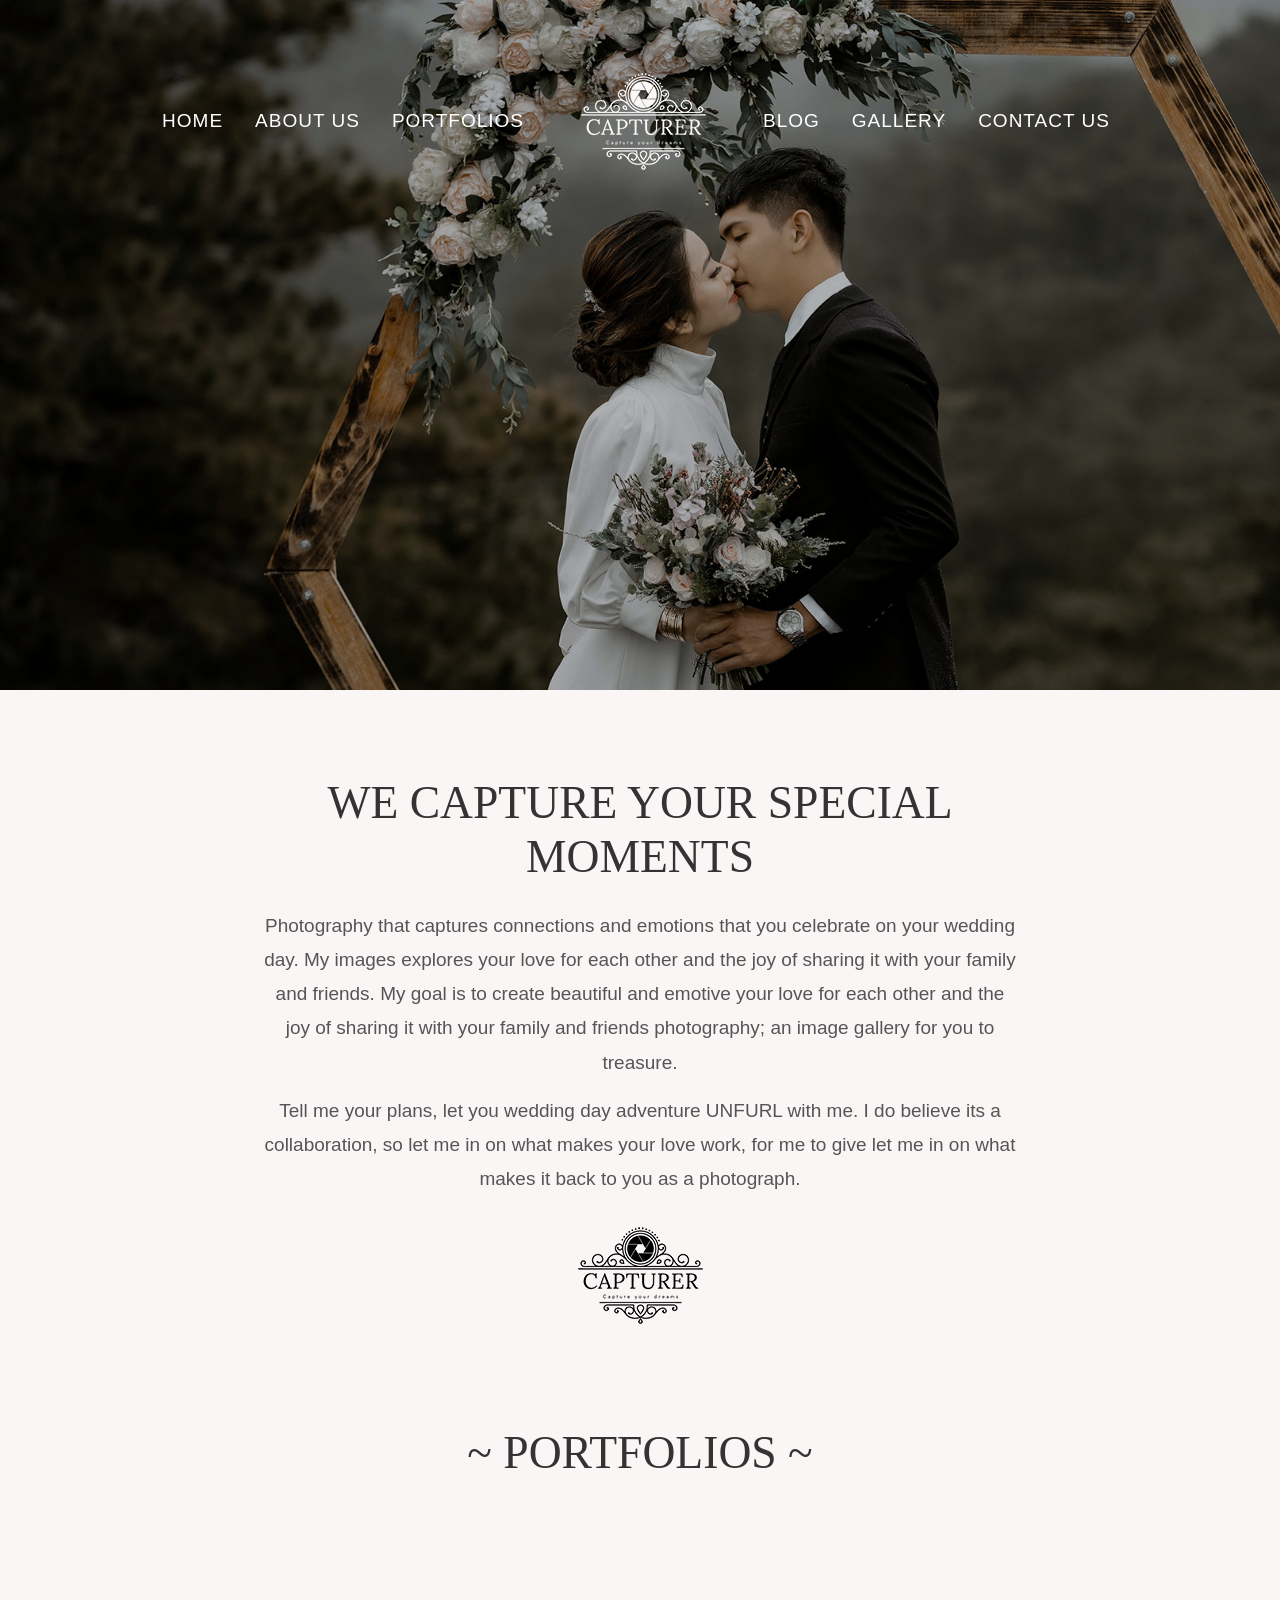
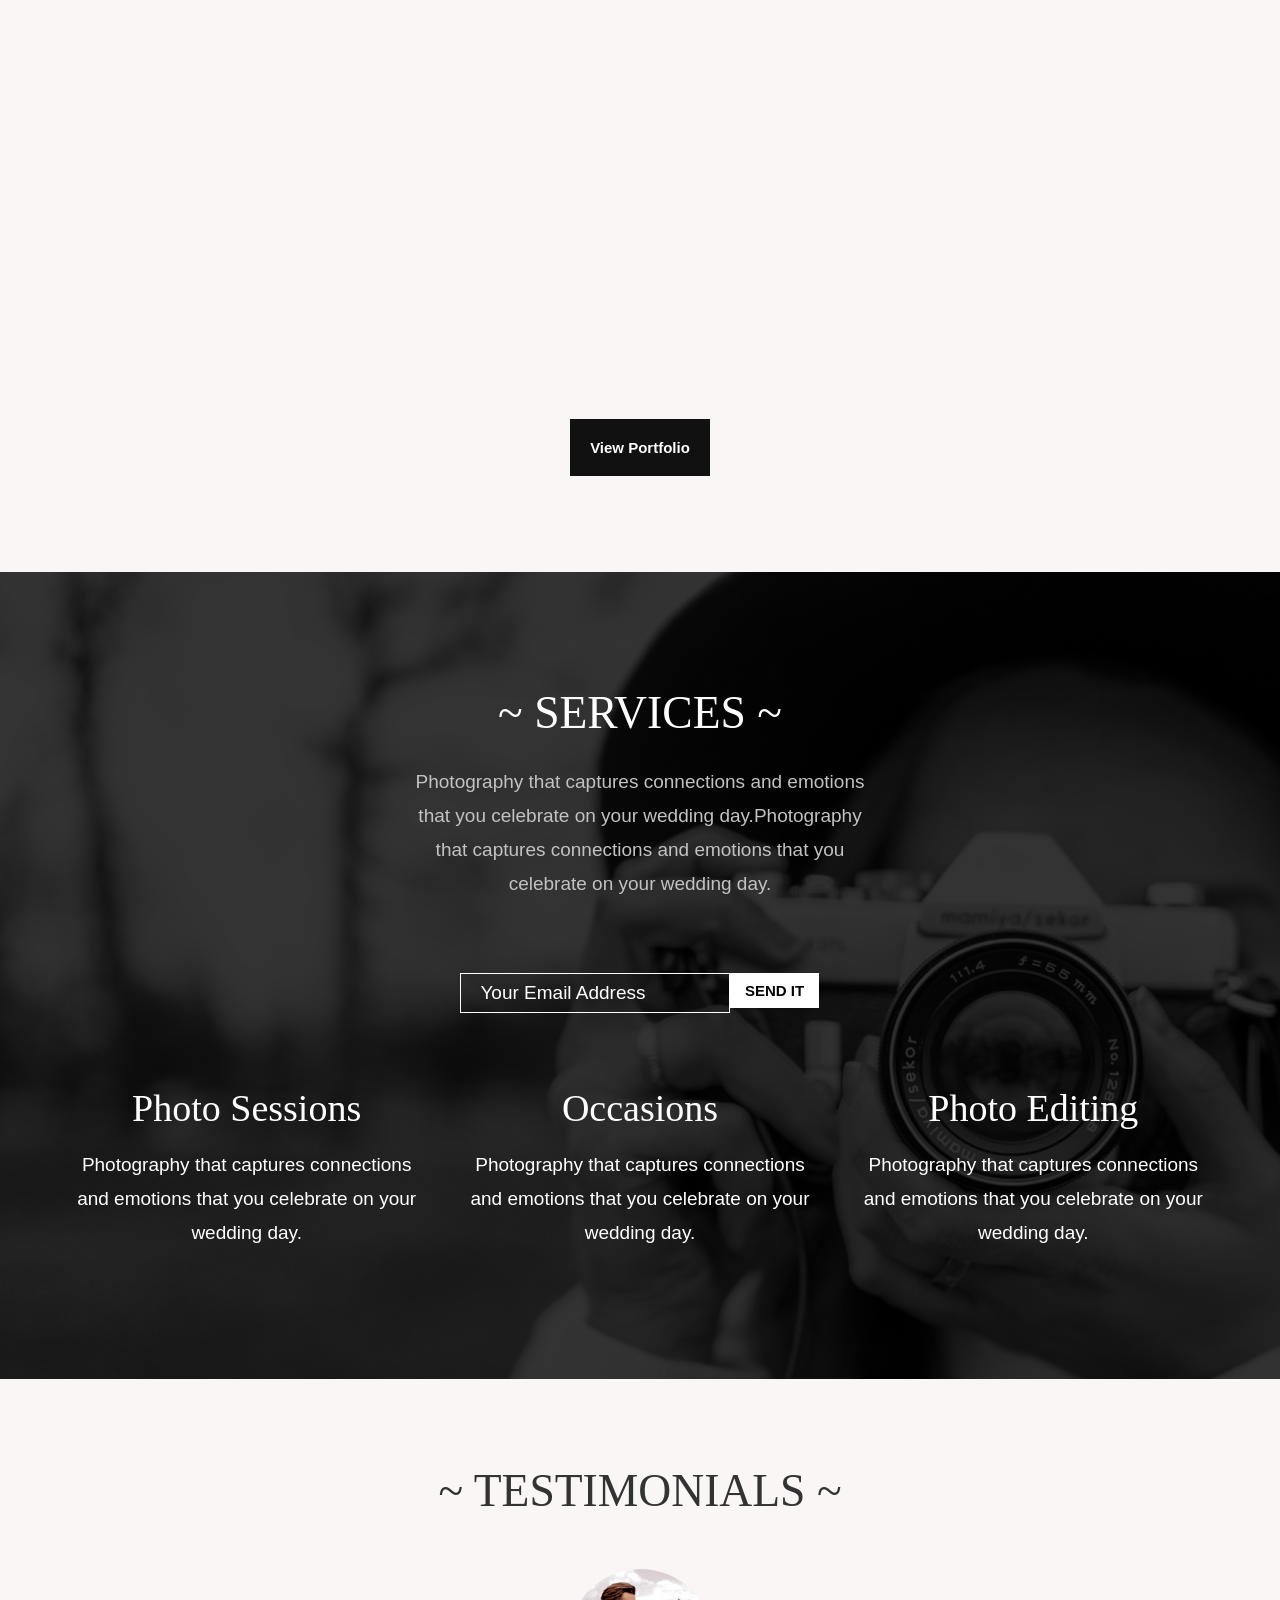
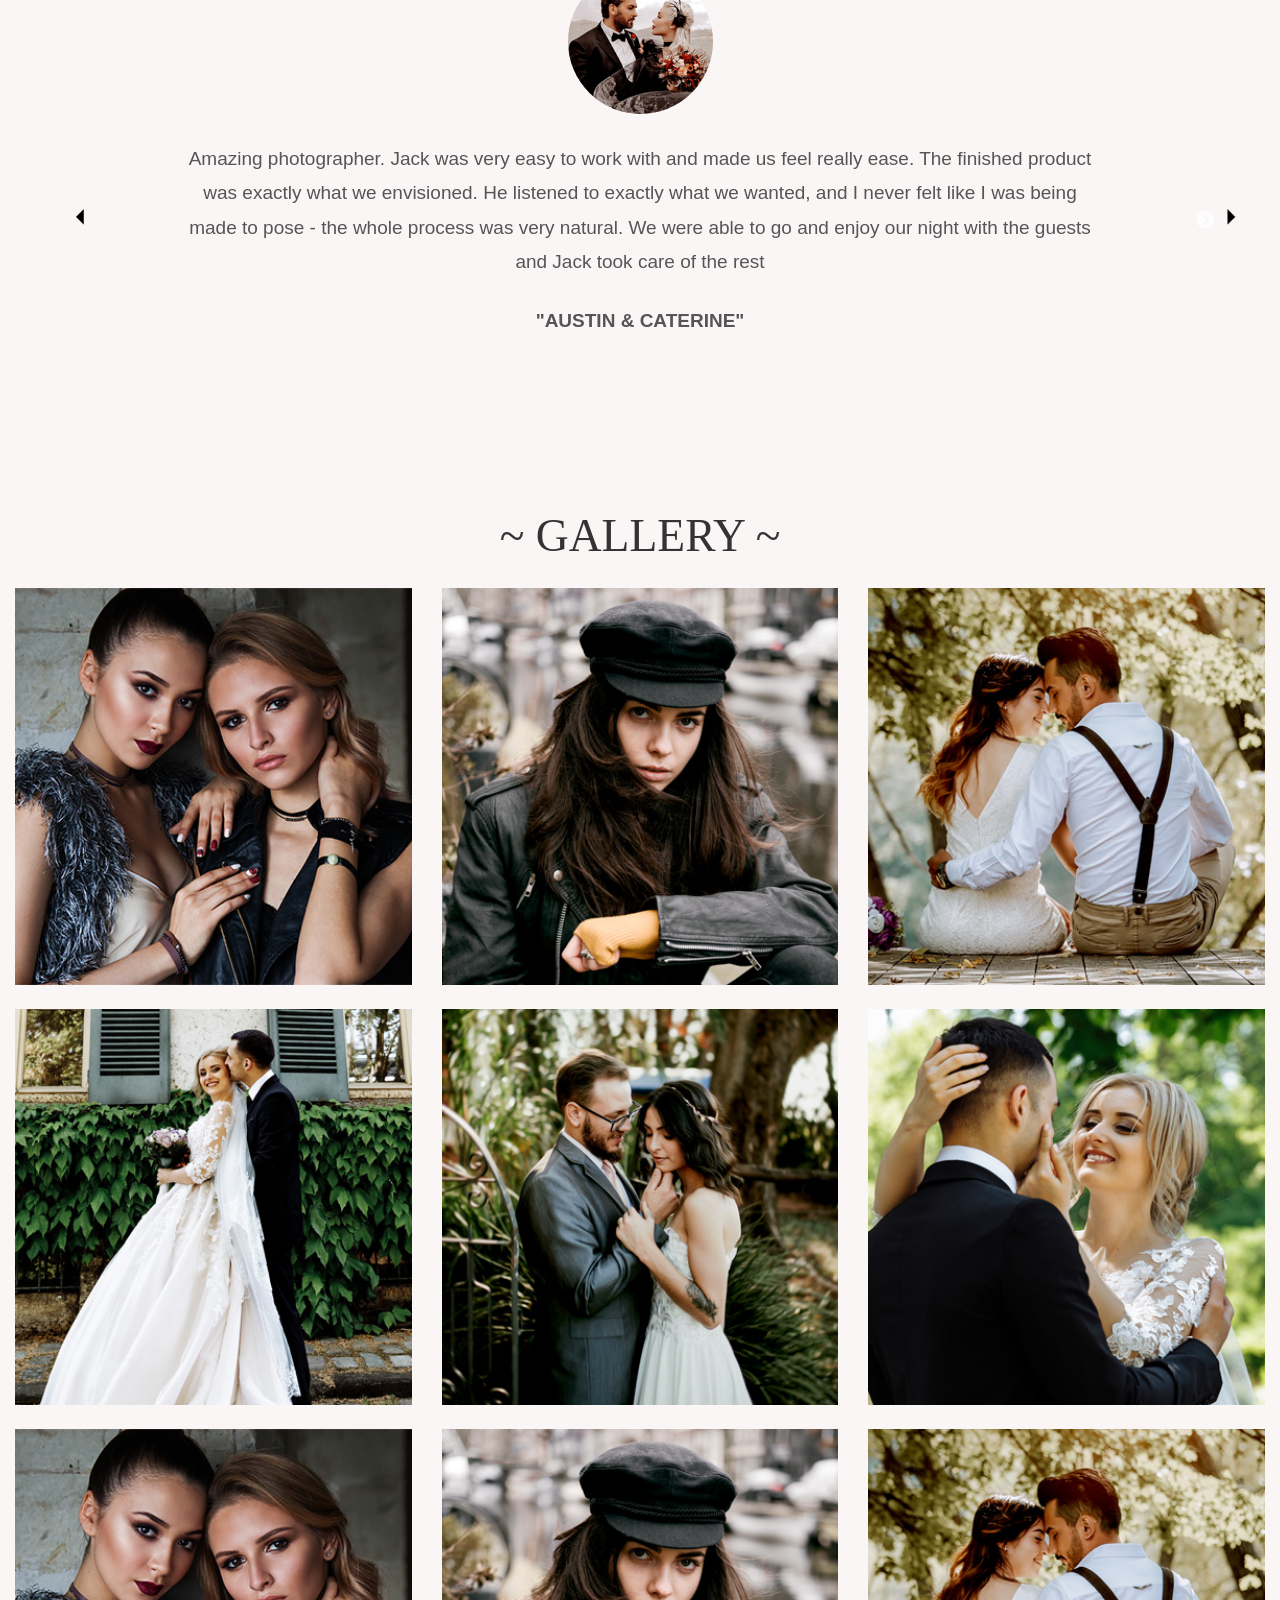
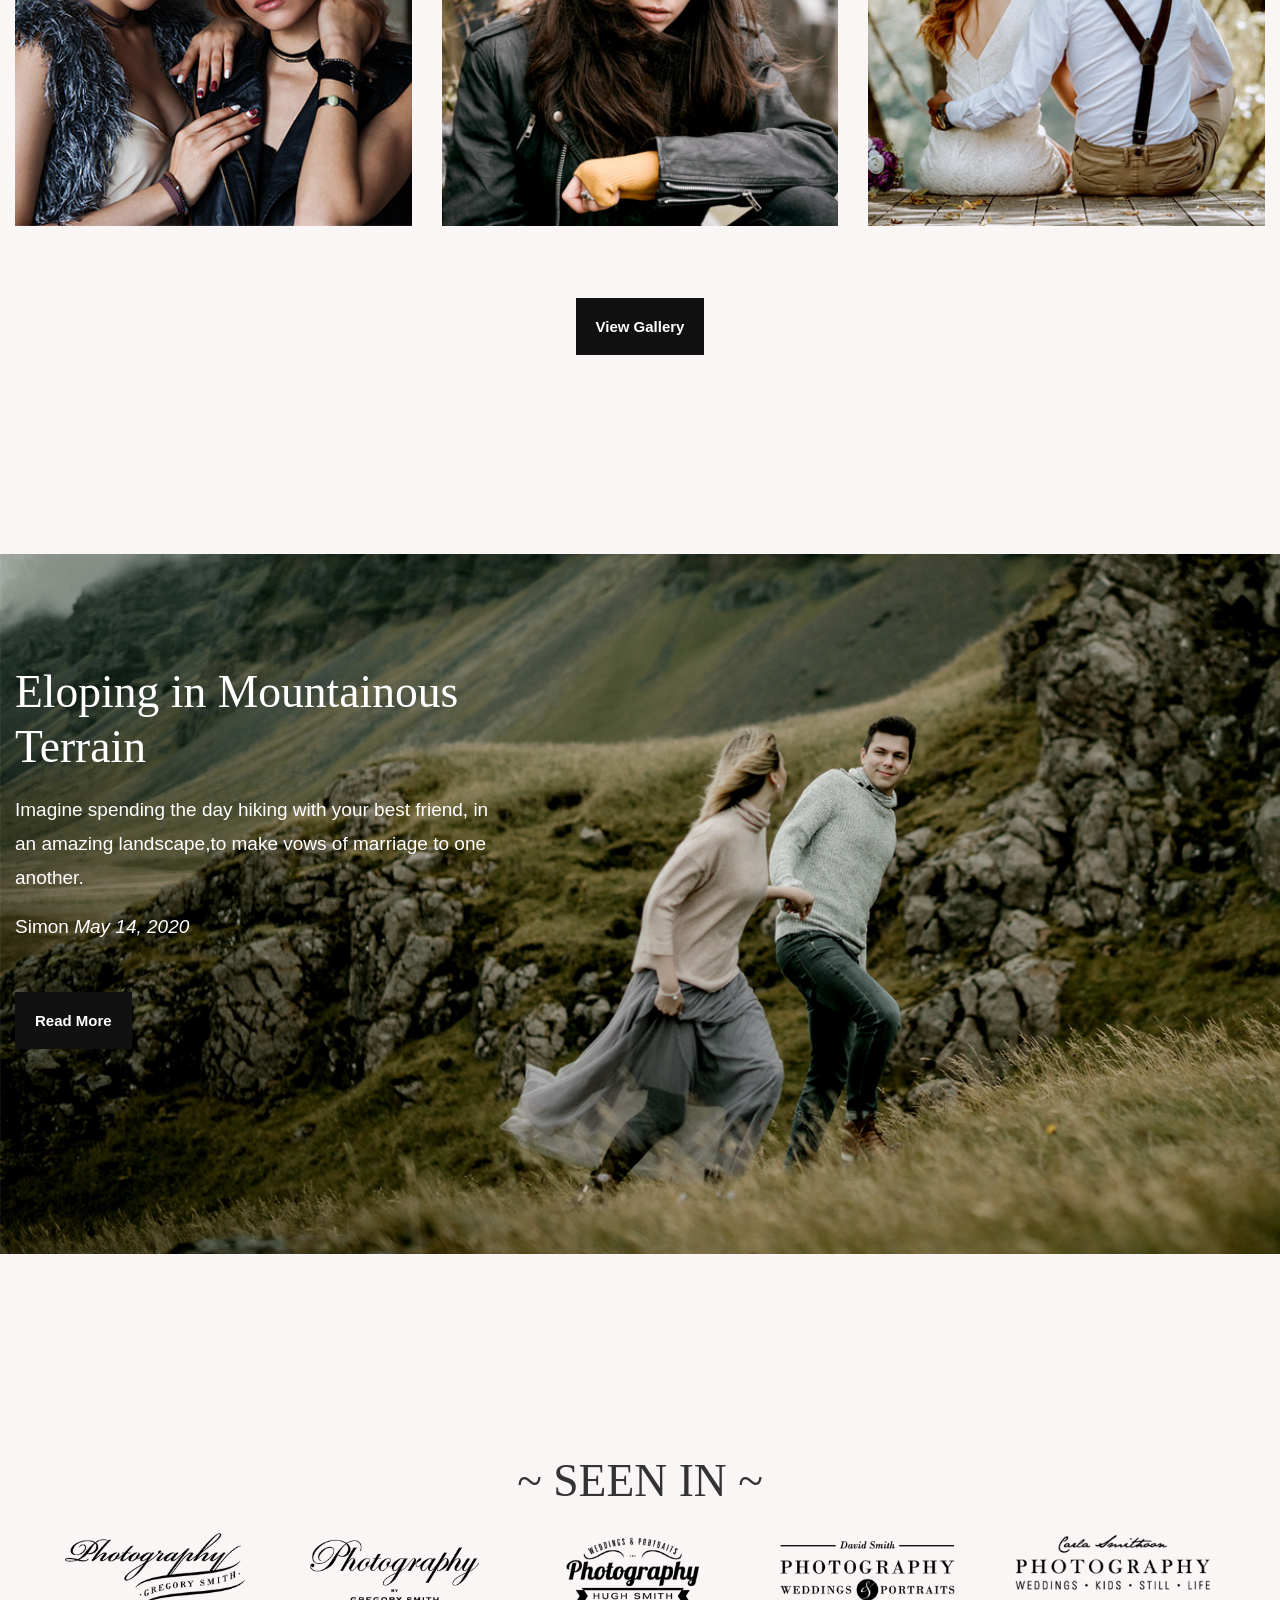
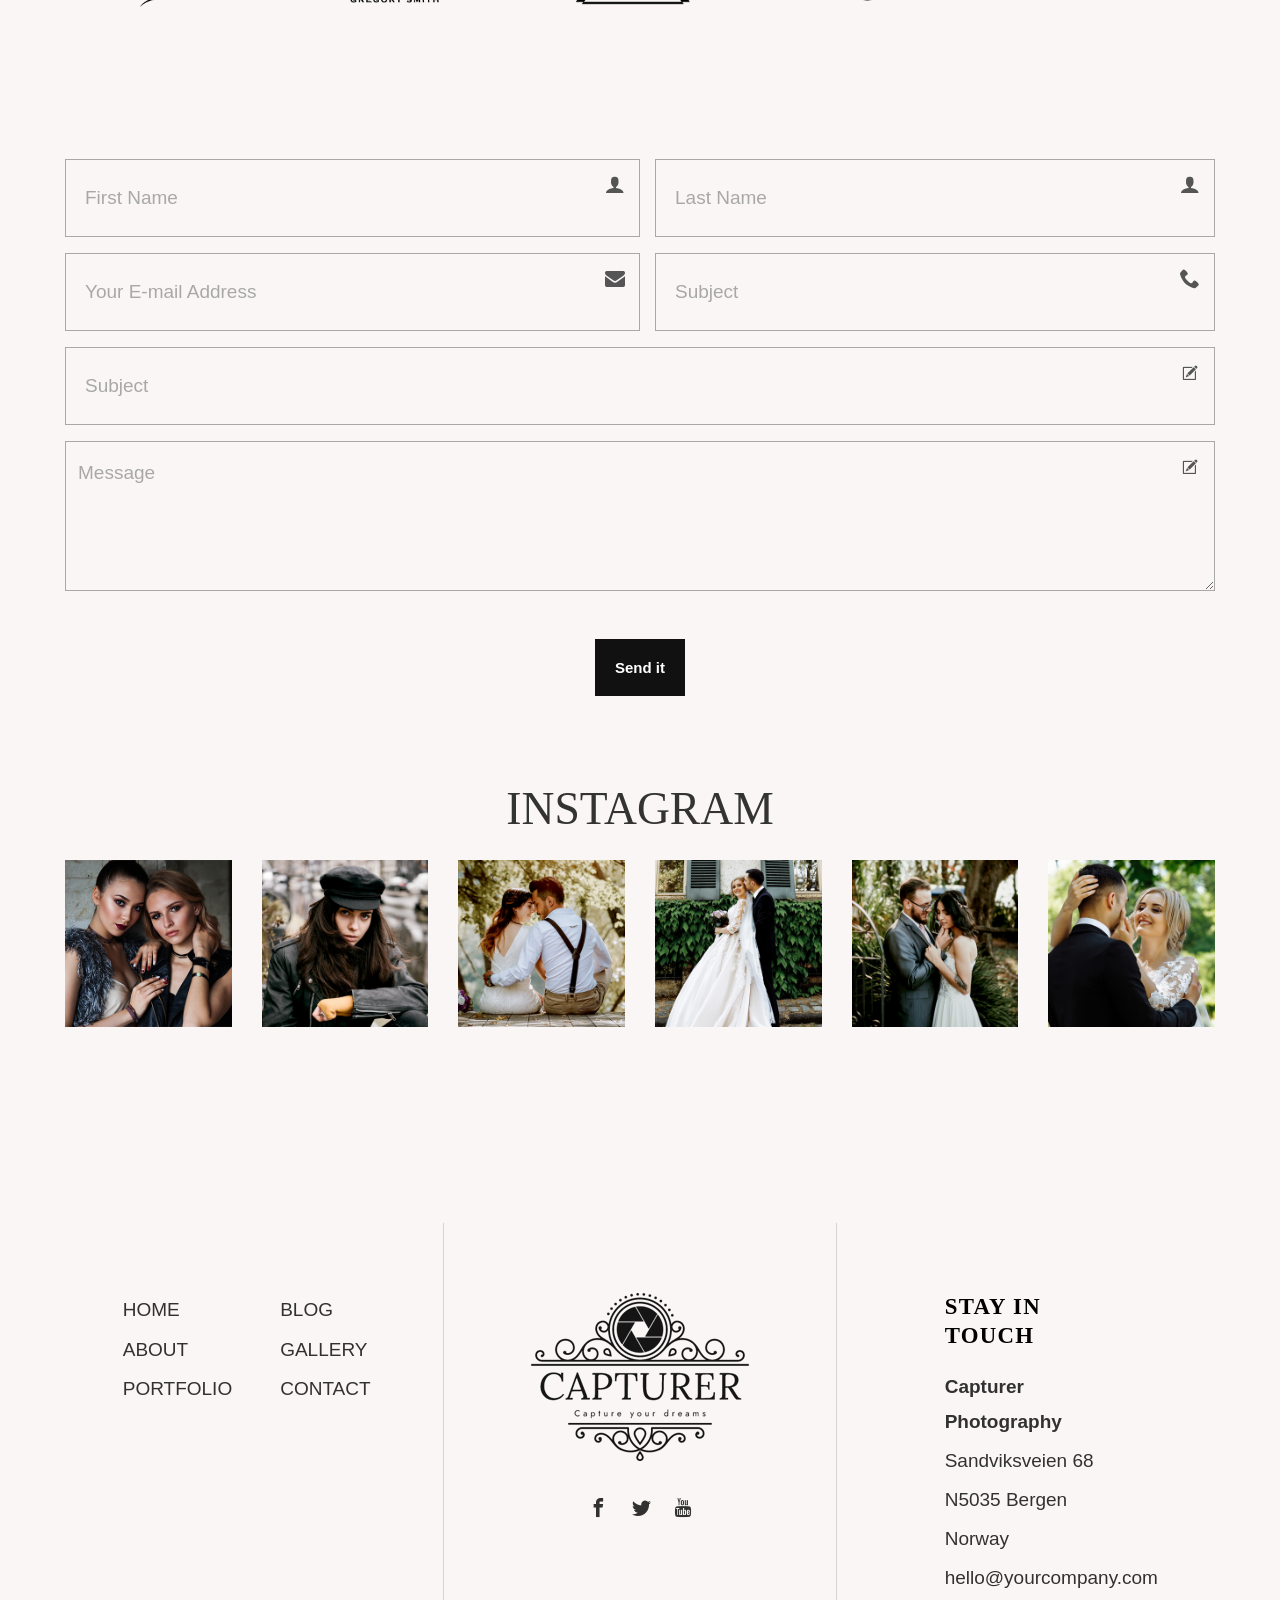
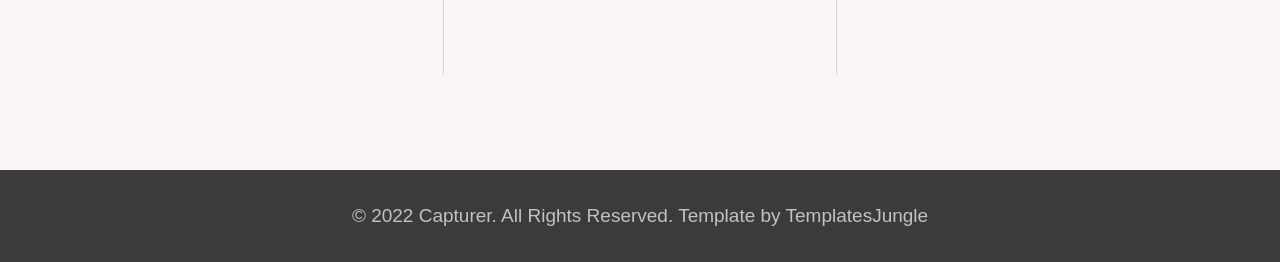
==== commit 0b0fc7b0: "new version" ====
--- a/index.html
+++ b/index.html
@@ -1,629 +1,549 @@
 <!DOCTYPE html>
-<html lang="en">
-
+<html>
 <head>
-	<title>Interio - Interior Designer HTML CSS Website Template</title>
-	<meta charset="utf-8">
-	<meta http-equiv="X-UA-Compatible" content="IE=edge">
-	<meta name="viewport" content="width=device-width, initial-scale=1.0">
-	<meta name="format-detection" content="telephone=no">
-	<meta name="apple-mobile-web-app-capable" content="yes">
-	<meta name="author" content="TemplatesJungle">
-	<meta name="keywords" content="Interior, Designer, HTML, CSS, Website Template">
-	<meta name="description" content="Interio is a Interior Designer HTML CSS Website Template">
-
-	<link rel="stylesheet" type="text/css" href="css/normalize.css">
-	<link rel="stylesheet" type="text/css" href="fonts/icomoon/icomoon.css">
-	<link rel="stylesheet" type="text/css" href="css/vendor.css">
-	<link rel="stylesheet" type="text/css" href="style.css">
-
-	<link rel="preconnect" href="https://fonts.googleapis.com">
-	<link rel="preconnect" href="https://fonts.gstatic.com" crossorigin>
-	<link
-		href="https://fonts.googleapis.com/css2?family=Lato:ital,wght@0,100;0,300;0,400;0,700;0,900;1,100;1,300;1,400;1,700;1,900&family=Lustria&display=swap"
-		rel="stylesheet">
-
-	<script src="js/modernizr.js"></script>
+	<title>Capturer</title>
+		<meta charset="utf-8">
+	    <meta http-equiv="X-UA-Compatible" content="IE=edge">
+	    <meta name="viewport" content="width=device-width, initial-scale=1.0">
+	    <meta name="format-detection" content="telephone=no">
+	    <meta name="apple-mobile-web-app-capable" content="yes">
+	    <meta name="author" content="">
+	    <meta name="keywords" content="">
+	    <meta name="description" content="">
+	    <link rel="stylesheet" type="text/css" href="fonts/icomoon/icomoon.css">
+
+		<link rel="stylesheet" type="text/css" href="slick/slick/slick.css"/>
+		<link rel="stylesheet" type="text/css" href="slick/slick/slick-theme.css"/>
+		<link rel="stylesheet" type="text/css" href="aos/aos.css">
+		<link rel="stylesheet" type="text/css" href="bootstrap/css/bootstrap.min.css"/>
+	    <link rel="stylesheet" type="text/css" href="style.css">
 </head>
 
-<body class="bg-body">
-
-	<div class="preloader">
-		<div class="loader">
-			<div class="dot"></div>
-			<div class="dot"></div>
-			<div class="dot"></div>
+<body>
+
+<header id="header">
+	<div class="container">
+		<div class="row">
+			<nav class="navbar navbar-expand-lg col-md-12 padding-small flex-container">
+				<button class="navbar-toggler collapsed" type="button" data-toggle="collapse" data-target="#slide-navbar-collapse" aria-controls="slide-navbar-collapse" aria-expanded="false" aria-label="Toggle navigation">
+					<span class="navbar-toggler-icon"><i class="icon icon-navicon"></i></span>
+				</button>
+				<div class="navbar-collapse collapse" id="slide-navbar-collapse">
+				<ul class="navbar-nav list-inline light text-uppercase align-items-baseline">
+					<li class="nav-item active"><a href="#billboard" class="navlink">Home</a></li>
+					<li class="nav-item"><a href="#about">About us</a></li>
+					<li class="nav-item"><a href="#portfolios">Portfolios</a></li>		
+					<li class="nav-item nav-brand">
+						<a href="index.html"><img src="images/logo.png"></a>
+					</li>
+					<li class="nav-item"><a href="#blog">Blog</a></li>
+					<li class="nav-item"><a href="#gallery">Gallery</a></li>
+					<li class="nav-item"><a href="#contact">Contact us</a></li>
+				</ul>
+				</div><!--navbar-collapse-->
+			</nav>
 		</div>
 	</div>
-
-	<div class="search-box">
-		<div class="search-wrap">
-			<div class="close-button">
-				<i class="icon icon-cancel"></i>
-			</div>
-			<form id="search-form" class="text-center" action="" method="">
-				<input type="text" class="search-input" placeholder="Search..." />
-				<i class="icon icon-search"></i>
-			</form>
-		</div>
-	</div>
-
-	<header id="header">
-		<div class="header-wrap">
-			<div class="container">
-				<div class="row">
-
-					<div class="col-md-2 col-xs-6">
-						<div class="main-logo">
-							<a href="index.html"><img src="images/main-logo.png" alt="logo"></a>
-						</div>
-					</div>
-
-					<div class="col-md-10 col-xs-6">
-						<nav id="navbar">
-							<div class="main-menu stellarnav">
-								<ul class="menu-list">
-									<li class="menu-item active"><a href="index.html" class="active">Home</a></li>
-									<li class="menu-item has-sub">
-										<a href="#" class="nav-link">Pages</a>
-										<ul>
-											<li class="active"><a href="index.html">Home</a></li>
-											<li><a href="about.html">About <span class="badge">PRO</span></a></li>
-											<li><a href="styles.html">Styles <span class="badge">PRO</span></a></li>
-											<li><a href="blog.html">Blog <span class="badge">PRO</span></a></li>
-											<li><a href="portfolio.html">Portfolio <span class="badge">PRO</span></a>
-											</li>
-											<li><a href="single-post.html">Post Single <span
-														class="badge">PRO</span></a></li>
-											<li><a href="contact.html">Contact <span class="badge">PRO</span></a></li>
-										</ul>
-									</li>
-									<li class="menu-item"><a href="about.html" class="nav-link">About</a></li>
-									<li class="menu-item"><a href="blog.html" class="nav-link">Blog</a></li>
-									<li class="menu-item"><a href="https://templatesjungle.gumroad.com/l/interio"
-											class="nav-link" target="_blank"><Strong>Get PRO</Strong></a></li>
-								</ul>
-
-							</div>
-
-							<div class="btn-search">
-								<i class="icon icon-search"></i>
-							</div>
-
-						</nav>
-					</div>
-
-				</div>
-			</div>
-		</div>
-	</header>
-
-	<section id="billboard">
-		<div class="main-slider">
-
-			<div class="slider-item">
-				<div class="banner-content  ">
-					<div class="banner-element" data-aos="fade-up">
-						<h2 class="banner-title">Modern Interior Style</h2>
-						<p>Suspendisse tempus rhoncus enim pellentesque est vehicula vitae eget. Viverra imperdiet felis
-							sollicitudin pellentesque cursus sit. Feugiat hac porttitor.</p>
-
-						<a href="#" class="btn btn-outline-accent btn-accent-arrow text-uppercase">View Project
-							<i class="icon icon-long-arrow-right"></i></a>
-					</div>
-				</div>
-				<div class="banner-holder">
-					<img src="images/hero-image.jpg" alt="banner" class="banner-image">
-				</div>
-			</div>
-
-			<div class="slider-item">
-				<div class="banner-content  ">
-					<div class="banner-element">
-						<h2 class="banner-title">Residential interior design</h2>
-						<p>Suspendisse tempus rhoncus enim pellentesque est vehicula vitae eget. Viverra imperdiet felis
-							sollicitudin pellentesque cursus sit. Feugiat hac porttitor.</p>
-						<a href="#" class="btn btn-outline-accent btn-accent-arrow text-uppercase">View Project
-							<i class="icon icon-long-arrow-right"></i></a>
-					</div>
-				</div>
-				<div class="banner-holder">
-					<img src="images/main-banner1.jpg" alt="banner" class="banner-image">
-				</div>
-			</div>
-
-			<div class="slider-item">
-				<div class="banner-content  ">
-					<div class="banner-element">
-						<h2 class="banner-title">Multifamily interior design</h2>
-						<p>Suspendisse tempus rhoncus enim pellentesque est vehicula vitae eget. Viverra imperdiet felis
-							sollicitudin pellentesque cursus sit. Feugiat hac porttitor.</p>
-						<a href="#" class="btn btn-outline-accent btn-accent-arrow text-uppercase">View Project
-							<i class="icon icon-long-arrow-right"></i></a>
-					</div>
-				</div>
-				<div class="banner-holder">
-					<img src="images/main-banner2.jpg" alt="banner" class="banner-image">
-				</div>
-			</div>
-
-		</div>
-	</section>
-
-	<button id="scrollToTopBtn">
-		<span>Top</span>
-	</button>
-
-	<section id="brand-collection" class="padding-medium">
-		<div class="container">
-			<div class="row">
-				<div class="brand-content">
-					<img src="images/brand1.png" alt="brand">
-					<img src="images/brand2.png" alt="brand">
-					<img src="images/brand3.png" alt="brand">
-					<img src="images/brand4.png" alt="brand">
-					<img src="images/brand5.png" alt="brand">
-				</div>
-			</div>
-		</div>
-	</section>
-
-	<section id="about">
-		<div class="container">
-			<div class="row">
-
-				<div class="col-md-6">
-					<figure class="person-thumb" data-aos="fade-right">
-						<img src="images/section-image.png" alt="book" class="single-image">
-					</figure>
-				</div>
-
-				<div class="col-md-6">
-					<div class="detail-entry" data-aos="fade-left">
-						<div class="section-header pattern">
-							<h2 class="section-title">About Me</h2>
-						</div>
-
-						<div class="detail-wrap">
-							<h4 class="sub-title">"Everything is designed. Few things are designed well."</h4>
-							<p>A pellentesque pretium feugiat vel morbi sagittis lorem habitasse cursus. Suspendisse
-								tempus rhoncus enim pellentesque est in neque, elit mattis vehicula vitae eget. Viverra
-								imperdiet felis sollicitudin tesque cursus sit.</p>
-							<p>Feugiat hac porttitor sem dictum velit, elementum odio. Sed ipsum quis nec eget
-								facilisis. Quis nibh ut bibendum nisl quis placerat proin tortor. Mattis in neque, elit
-								mattis morbi sagittis lorem habitasse consequat.</p>
-
-							<a href="about.html" class="btn btn-outline-accent btn-accent-arrow text-uppercase">Read
-								More <i class="icon icon-ns-arrow-right"></i></a>
-						</div>
-					</div>
-				</div>
-
-			</div>
-		</div>
-	</section>
-
-	<section id="services" class="padding-large">
-		<div class="container">
-			<div class="row">
-
-				<div class="col-md-5" data-aos="fade-right">
-					<div class="section-header pattern">
-						<h2 class="section-title">Services</h2>
-					</div>
-
-					<div class="detail-wrap">
-						<h4 class="sub-title">Some of my capabilities for your solutions.</h4>
-						<p>Feugiat hac porttitor sem dictum velit, elementum odio. Sed ipsum quis nec eget facilisis.
-							Quis nibh ut bibendum nisl quis placerat proin tortor. Mattis in neque.</p>
-						<p>Feugiat hac porttitor sem dictum velit, elementum odio. Sed ipsum quis nec eget facilisis
-							quis nibh ut bibendum.</p>
-						<a href="#" class="btn btn-outline-accent btn-accent-arrow text-uppercase">Contact Me <i
-								class="icon icon-ns-arrow-right"></i></a>
-					</div>
-				</div>
-
-				<div class="col-md-7" data-aos="fade-left">
-					<div class="tab-content">
-						<div id="residential" data-tab-content class="tab-item active">
-							<img src="images/decoration.jpg" alt="decoration" class="vertical-image">
-						</div>
-						<div class="tab-item" id="commercial" data-tab-content>
-							<img src="images/decoration1.jpg" alt="decoration" class="vertical-image">
-						</div>
-						<div class="tab-item" id="multifamily" data-tab-content>
-							<img src="images/decoration2.jpg" alt="decoration" class="vertical-image">
-						</div>
-					</div>
-
-					<ul class="tabs">
-						<li data-tab-target="#residential" class="active tab">Residential interior design</li>
-						<li data-tab-target="#commercial" class="tab">Commercial & hospitality interior design</li>
-						<li data-tab-target="#multifamily" class="tab">Multifamily interior design</li>
-					</ul>
-				</div>
-
-				<!-- <div class="triangle-shape bottom-right"></div> -->
-			</div>
-		</div>
-		</div>
-	</section>
-
-	<section id="portfolio">
-
-		<div class="container-fluid">
-			<div class="row">
-				<div class="col-md-12">
-					<div class="section-header align-center pattern center-align">
-						<h2 class="section-title">my portfolios</h2>
-						<h4 class="sub-title">designed with my knowledge, skills and passion.</h4>
-					</div>
-				</div>
-			</div>
-		</div>
-
-		<div class="portfolio-content">
-			<div class="container" data-aos="fade-up">
-				<div class="row d-flex flex-wrap">
-					<div class="col-md-4 col-sm-6">
-						<div class="portfolio-item">
-							<a href="images/room-item1.jpg" class="image-hvr-effect image-link">
-								<img src="images/room-item1.jpg" alt="portfolio" class="portfolio-image">
+</header>
+
+<div id="body-wrapper" class="bg-grey">
+
+	<section id="billboard" class="dark-overlay">
+		<div class="slide" style="background: url(images/banner.jpg) no-repeat;background-size: cover;"></div>
+	</section><!--billboard-->
+
+	<section id="about" class="about-us padding-medium bg-sand">
+		<div class="container">
+			<div class="row">
+				<div class="text-content text-center col-md-8">
+					<div class="section-header">
+						<h2 class="section-title pb-4 text-uppercase">We Capture Your Special Moments</h2>
+						
+						<p>Photography that captures connections and emotions that you celebrate on your wedding day. My images explores your love for each other and the joy of sharing it with your family and friends. My goal is to create beautiful and emotive your love for each other and the joy of sharing it with your family and friends photography; an image gallery for you to treasure.</p>
+						
+						<p>Tell me your plans, let you wedding day adventure UNFURL with me. I do believe its a collaboration, so let me in on what makes your love work, for me to give let me in on what makes it back to you as a photograph.</p>
+					</div>
+
+					<figure>
+						<img src="images/dark-logo.png" alt="logo">
+					</figure>
+				</div><!--content-->
+			</div>
+		</div>
+	</section>
+
+	<section id="portfolios" class="portfolios fancyboxeffect mb-6">	
+		<div class="container">
+			<div class="row">
+				<div class="section-header text-center">
+					<h2 class="section-title pb-4 text-uppercase">~ Portfolios ~</h2>
+				</div>
+				<div class="portfolios-content d-flex flex-wrap">
+					<div class="content col-md-4 mb-3">
+						<a class="image-link js-scroll down-enter" rel="gallery" href="images/model1.jpg">
+							<img src="images/model1.jpg" alt="model" class="portoImg">
+							<div class="overlay-content text-center light">
+								<h3 class="title">Portraits</h3>
+								<span>View More</span>
+							</div>
+						</a>
+					</div><!--content-->
+
+					<div class="content col-md-4 mb-3">
+						<a class="image-link js-scroll down-enter" rel="gallery" href="images/model2.jpg">
+							<img src="images/model2.jpg" alt="model" class="portoImg">
+							<div class="overlay-content text-center light">
+								<h3 class="title">Wedding</h3>
+								<span>View More</span>
+							</div>
+						</a>
+					</div><!--content-->
+
+					<div class="content col-md-4">
+						<a class="image-link js-scroll down-enter" rel="gallery" href="images/model3.jpg">
+							<img src="images/model3.jpg" alt="model" class="portoImg">
+							<div class="overlay-content text-center light">
+								<h3 class="title">Wedding</h3>
+								<span>View More</span>
+							</div>
+						</a>
+					</div><!--content-->				
+				</div>
+			</div>
+				<div class="pix_btn text-center">
+					<button class="btn-hvr-effects5 mt-5"><span>View Portfolio</span></button> 
+				</div>	
+		</div>
+	</section>
+
+	<section id="services" class="services padding-large darkest dark-overlay" style="background: url(images/servicebg.jpg) no-repeat; background-size: cover; filter: grayscale(100%);">
+		<div class="container">
+			<div class="row">
+				<div class="section-header text-center light">
+					<h2 class="section-title text-uppercase pb-4">~ Services ~</h2>
+				</div>
+				<div class="text-content light text-center color-secondary col-md-5">
+					<p>Photography that captures connections and emotions that you celebrate on your wedding day.Photography that captures connections and emotions that you celebrate on your wedding day. </p>
+					<div class="light-btn newsletter-button d-flex justify-content-center padding-small">
+						<input type="text" name="Subscribe" placeholder="Your Email Address">			
+						<div class="pix_btn text-center">
+							<button class="btn-hvr-effects6"><span class="color-primary text-uppercase">Send it</span></button> 
+						</div>	
+					</div>
+				</div><!--text-content-->
+				<div class="content-row text-center light d-flex flex-wrap">
+					<div class="content-block col-md-4">
+						<h3>Photo Sessions</h3>
+						<p>Photography that captures connections and emotions that you celebrate on your wedding day.</p>
+					</div><!--content-->
+					<div class="content-block col-md-4">
+						<h3>Occasions</h3>
+						<p>Photography that captures connections and emotions that you celebrate on your wedding day.</p>
+					</div><!--content-->
+					<div class="content-block col-md-4">
+						<h3>Photo Editing</h3>
+						<p>Photography that captures connections and emotions that you celebrate on your wedding day.</p>
+					</div><!--content-->
+				</div><!--services-content-->
+			</div>
+		</div>
+	</section>
+
+	<section id="testimonials" class="testimonials-wrap padding-medium">
+		<div class="container">
+			<div class="row">
+				<div class="reviews-content col-md-12 text-center">
+					<div class="section-header text-center">
+						<h2 class="section-title text-uppercase">~ Testimonials ~</h2>
+					</div>
+
+					<div class="testimonial-slider">
+						<div class="testimonials-inner text-center pt-50">
+							<img src="images/couple.jpg" alt="reviewer" class="reviewImg img-circle align-center">
+							<p>Amazing photographer. Jack was very easy to work with and made us feel really ease. The finished product was exactly what we envisioned. He listened to exactly what we wanted, and I never felt like I was being made to pose - the whole process was very natural. We were able to go and enjoy our night with the guests and Jack took care of the rest</p>
+							<div class="testimonial-author text-uppercase">
+								<strong class="name d-flex justify-content-center mt-3">"Austin & Caterine"</strong>
+							</div>
+						</div><!--reviews-info-->
+
+						<div class="testimonials-inner pt-50">
+							<img src="images/couple.jpg" alt="reviewer" class="reviewImg img-circle align-center">
+							<p>He was very easy to work with and made us feel really ease. The finished product was exactly what we envisioned. He listened to exactly what we wanted, and I never felt like I was being made to pose - the whole process was very natural. We were able to go and enjoy our night with the guests and Jack took care of the rest</p>
+							<div class="testimonial-author text-uppercase">
+								<strong class="name d-flex justify-content-center mt-3">"Simona"</strong>
+							</div>
+						</div><!--reviews-info-->
+
+						<div class="testimonials-inner pt-50">
+							<img src="images/couple.jpg" alt="reviewer" class="reviewImg img-circle align-center">
+							<p>Photography that captures connections and emotions that you celebrate on your wedding day.</p>
+							<div class="testimonial-author text-uppercase">
+								<strong class="name d-flex justify-content-center mt-3">"Jean Morgan"</strong>
+							</div>
+						</div><!--reviews-info-->
+
+					</div><!--testimonial-slider-->				
+				</div><!--col-md-12-->
+			</div>
+		</div>
+	</section>
+
+	<section id="gallery" class="gallery-wrap padding-medium">
+		<div class="section-header text-center">
+			<h2 class="section-title text-uppercase pb-4">~ Gallery ~</h2>
+		</div>
+		<div class="gallery-content">
+
+			<div class="gallery-row">
+				
+				<div class="content col-md-4 pb-4">
+					<figure>
+						<a class="image-link" href="images/largegalleryimg1.jpg">
+							<img src="images/galleryimg1.jpg" alt="model" class="galleryImg">
+							<div class="overlay">
+								<i class="icon icon-search-plus"></i>
+							</div><!--imgOverlay-->
+						</a>
+					</figure>
+				</div><!--content-->
+				<div class="content col-md-4 pb-4">
+					<figure>
+						<a class="image-link" href="images/largegalleryimg2.jpg">
+							<img src="images/galleryimg2.jpg" alt="model" class="galleryImg">
+							<div class="overlay">
+								<i class="icon icon-search-plus"></i>
+							</div><!--imgOverlay-->
+						</a>
+					</figure>
+				</div><!--content-->
+				<div class="content col-md-4 pb-4">
+					<figure>
+						<a class="image-link" href="images/largegalleryimg3.jpg">
+							<img src="images/galleryimg3.jpg" alt="model" class="galleryImg">
+							<div class="overlay">
+								<i class="icon icon-search-plus"></i>
+							</div><!--imgOverlay-->
+						</a>
+					</figure>
+				</div><!--content-->
+
+			</div>
+
+			<div class="gallery-row">
+				<div class="content col-md-4 pb-4">
+					<figure>
+						<a class="image-link" href="images/largegalleryimg4.jpg">
+							<img src="images/galleryimg4.jpg" alt="model" class="galleryImg">
+							<div class="overlay">
+								<i class="icon icon-search-plus"></i>
+							</div><!--imgOverlay-->
+						</a>
+					</figure>
+				</div><!--content-->
+				<div class="content col-md-4 pb-4">
+					<figure>
+						<a class="image-link" href="images/largegalleryimg5.jpg">
+							<img src="images/galleryimg5.jpg" alt="model" class="galleryImg">
+							<div class="overlay">
+								<i class="icon icon-search-plus"></i>
+							</div><!--imgOverlay-->
+						</a>
+					</figure>
+				</div><!--content-->
+				<div class="content col-md-4 pb-4">
+					<figure>
+						<a class="image-link" href="images/largegalleryimg6.jpg">
+							<img src="images/galleryimg6.jpg" alt="model" class="galleryImg">
+							<div class="overlay">
+								<i class="icon icon-search-plus"></i>
+							</div><!--imgOverlay-->
+						</a>
+					</figure>
+				</div><!--content-->
+			</div>
+
+			<div class="gallery-row">
+				<div class="content col-md-4 pb-4">
+					<figure>
+						<a class="image-link" href="images/largegalleryimg1.jpg">
+							<img src="images/galleryimg1.jpg" alt="model" class="galleryImg">
+							<div class="overlay">
+								<i class="icon icon-search-plus"></i>
+							</div><!--imgOverlay-->
+						</a>
+					</figure>
+				</div><!--content-->
+				<div class="content col-md-4 pb-4">
+					<figure>
+						<a class="image-link" href="images/largegalleryimg2.jpg">
+							<img src="images/galleryimg2.jpg" alt="model" class="galleryImg">
+							<div class="overlay">
+								<i class="icon icon-search-plus"></i>
+							</div><!--imgOverlay-->
+						</a>
+					</figure>
+				</div><!--content-->
+				<div class="content col-md-4 pb-4">
+					<figure>
+						<a class="image-link" href="images/largegalleryimg3.jpg">
+							<img src="images/galleryimg3.jpg" alt="model" class="galleryImg">
+							<div class="overlay">
+								<i class="icon icon-search-plus"></i>
+							</div><!--imgOverlay-->
+						</a>
+					</figure>
+				</div><!--content-->
+			</div>
+
+		</div><!--gallery-content-->
+		
+		<div class="pix_btn text-center">
+			<button class="btn-hvr-effects5 mt-5"><span>View Gallery</span></button> 
+		</div>	
+
+	</section>
+
+	<section id="blog" class="latest-blogs padding-large light">
+
+		<div class="bg" data-scroll>
+
+			<div class="blog-content">
+				
+				<div class="container">
+					<div class="row">
+
+						<div class="post-item col-md-6 padding-large">
+						
+							<div class="content">
+								<h2 class="post-title">Eloping in Mountainous Terrain</h2>
+								<p>Imagine spending the day hiking with your best friend, in an amazing landscape,to make vows of marriage to one another.</p>
+								<div class="meta-tags">
+									<span class="meta-date">Simon</span>
+									<em class="meta-date">May 14, 2020</em>
+								</div>
+							</div>
+							<div class="pix_btn">
+								<button class="btn-hvr-effects5 mt-5"><span>Read More</span></button> 
+							</div>
+						</div><!--post-item-->
+
+					</div>
+				</div>
+				
+			</div>
+			
+
+			<div class="bg-image" style="background: url(images/blogbg.jpg) no-repeat; background-size: cover;">
+		</div>
+	</section>
+
+	<section id="association" class="association-with padding-medium">
+		<div class="container">
+			<div class="row">
+			<div class="section-header text-center">
+				<h2 class="section-title text-uppercase pb-4">~ Seen in ~</h2>
+			</div>
+				<div class="content col-md-12">
+					<ul class="d-flex list-unstyled flex-container flex-wrap">
+						<li class="mb-4">
+							<a href="#">
+								<img src="images/associate1.png" alt="photography" class="associateImg pr-20">
 							</a>
-							<h3 class="item-title"><a href="#">The urban artville</a></h3>
-						</div>
-					</div>
-					<div class="col-md-4 col-sm-6">
-						<div class="portfolio-item align-style">
-							<a href="images/room-item2.jpg" class="image-hvr-effect image-link">
-								<img src="images/room-item2.jpg" alt="portfolio" class="portfolio-image">
+						</li>
+						<li class="mb-4">
+							<a href="#">
+								<img src="images/associate2.png" alt="photography" class="associateImg pr-20">
 							</a>
-							<h3 class="item-title"><a href="#">Magnolia whimsical boxed</a></h3>
-						</div>
-					</div>
-					<div class="col-md-4 col-sm-6">
-						<div class="portfolio-item">
-							<a href="images/room-item3.jpg" class="image-hvr-effect image-link">
-								<img src="images/room-item3.jpg" alt="portfolio" class="portfolio-image">
+						</li>
+						<li class="mb-4">
+							<a href="#">
+								<img src="images/associate3.png" alt="photography" class="associateImg pr-20">
 							</a>
-							<h3 class="item-title"><a href="#">DeCore minimalism</a></h3>
-						</div>
-					</div>
-					<div class="col-md-4 col-sm-6">
-						<div class="portfolio-item">
-							<a href="images/room-item4.jpg" class="image-hvr-effect image-link">
-								<img src="images/room-item4.jpg" alt="portfolio" class="portfolio-image">
+						</li>
+						<li class="mb-4">
+							<a href="#">
+								<img src="images/associate4.png" alt="photography" class="associateImg pr-20">
 							</a>
-							<h3 class="item-title"><a href="#">The urban artville</a></h3>
-						</div>
-					</div>
-					<div class="col-md-4 col-sm-6">
-						<div class="portfolio-item align-style">
-							<a href="images/room-item5.jpg" class="image-hvr-effect image-link">
-								<img src="images/room-item5.jpg" alt="portfolio" class="portfolio-image">
+						</li>
+						<li class="mb-4">
+							<a href="#">
+								<img src="images/associate5.png" alt="photography" class="associateImg">
 							</a>
-							<h3 class="item-title"><a href="#">The urban artville</a></h3>
-						</div>
-					</div>
-					<div class="col-md-4 col-sm-6">
-						<div class="portfolio-item">
-							<a href="images/room-item6.jpg" class="image-hvr-effect image-link">
-								<img src="images/room-item6.jpg" alt="portfolio" class="portfolio-image">
-							</a>
-							<h3 class="item-title"><a href="#">The urban artville</a></h3>
-						</div>
-					</div>
-				</div>
-			</div>
-		</div>
-
-		<div class="align-center">
-			<a href="#" class="btn btn-outline-accent btn-accent-arrow text-uppercase">View All Works <i
-					class="icon icon-ns-arrow-right"></i></a>
-		</div>
-		<!-- <div class="triangle-shape bottom-left"></div> -->
-	</section>
-
-	<section id="testimonial" class="padding-large">
-		<div class="container">
-			<div class="row">
-				<div class="col-md-12">
-					<div class="section-header pattern">
-						<h2 class="section-title">Testimonials</h2>
-						<h4 class="sub-title">What my clients says</h4>
-					</div>
-				</div>
-			</div>
-		</div>
-
-		<div class="testimonial-grid" data-aos="fade-up">
-			<div class="container">
-				<div class="row">
-					<div class="testimonial-slider">
-
-						<div class="col-md-4">
-							<div class="testimonial-item">
-								<div class="quote-boxed bg-body">
-									<p>“A pellen tesque pretium feugiat vel morbi sagittis lorem habi tasse cursus.
-										Suspen dise tempus oncus enim pellen tesque est in neque, elit habi mattis.”</p>
-									<div class="author-detail">
-										<div class="author-name">Kelly Garcia</div>
-										<div class="author-profession">KG Architects</div>
-									</div>
-								</div>
-							</div>
-						</div>
-
-						<div class="col-md-4">
-							<div class="testimonial-item">
-								<div class="quote-boxed bg-body">
-									<p>“A pellen tesque pretium feugiat vel morbi sagittis lorem habi tasse cursus.
-										Suspen dise tempus oncus enim pellen tesque est in neque, elit habi mattis.”</p>
-									<div class="author-detail">
-										<div class="author-name">Patrik Lisbon</div>
-										<div class="author-profession">Architecture</div>
-									</div>
-								</div>
-							</div>
-
-						</div>
-
-						<div class="col-md-4">
-							<div class="testimonial-item">
-								<div class="quote-boxed bg-body">
-									<p>“A pellen tesque pretium feugiat vel morbi sagittis lorem habi tasse cursus.
-										Suspen dise tempus oncus enim pellen tesque est in neque, elit habi mattis.”</p>
-									<div class="author-detail">
-										<div class="author-name">Chris Jane</div>
-										<div class="author-profession">KG Architects</div>
-									</div>
-								</div>
-							</div>
-						</div>
-
-						<div class="col-md-4">
-							<div class="testimonial-item">
-								<div class="quote-boxed bg-body">
-									<p>“A pellen tesque pretium feugiat vel morbi sagittis lorem habi tasse cursus.
-										Suspen dise tempus oncus enim pellen tesque est in neque, elit habi mattis.”</p>
-									<div class="author-detail">
-										<div class="author-name">Jimmy Smith</div>
-										<div class="author-profession">KG Architects</div>
-									</div>
-								</div>
-							</div>
-						</div>
-
-					</div>
-				</div>
-			</div>
-		</div>
-	</section>
-
-	<section id="subscribe">
-		<div class="container">
-			<div class="row">
-				<div class="col-md-6" data-aos="fade-right">
-					<div class="image-holder">
-						<img src="images/room.jpg" alt="newsletter" class="subscribe-image">
-					</div>
-				</div>
-
-				<div class="col-md-6" data-aos="fade-left">
-					<div class="subscribe-content">
-						<div class="section-header pattern">
-							<h2 class="section-title">Newsletter</h2>
-						</div>
-						<div class="headline">Subscribe my newsletter for all offers & latest news.</div>
-						<p>A pellentesque pretium feugiat vel morbi sagittis lorem habitasse cursus. Suspendisse tempus
-							rhoncus enim pellentesque est in neque, elit mattis vehicula vitae eget. Viverra imperdiet
-							felis sollicitudin tesque cursus sit.</p>
-						<form id="form">
-							<input type="text" name="email" placeholder="Your Email Addresss">
-							<button class="btn btn-subscribe btn-large">
-								<div class="button-box">
-									<span>Submit</span>
-									<i class="icon icon-send-o"></i>
-								</div>
-							</button>
-						</form>
-					</div>
-				</div>
-			</div>
-		</div>
-	</section>
-
-	<section id="latest-blog" class="padding-large">
-		<div class="container">
-			<div class="row">
-				<div class="col-md-12">
-					<div class="section-header align-center pattern center-align">
-						<h2 class="section-title">Blog Articles</h2>
-						<span class="slogan">Read some latest blog articles posts.</span>
-					</div>
-				</div>
-			</div>
-		</div>
-
-		<div class="post-grid" data-aos="fade-up">
-			<div class="container">
-				<div class="row">
-					<article class="col-md-4">
-						<div class="image-holder">
-							<a href="#" class="image-hvr-effect">
-								<img src="images/post-img1.jpg" alt="post" class="post-image">
-							</a>
-						</div>
-						<div class="post-item">
-							<div class="meta-date">16 Feb, 2021</div>
-							<h3 class="post-title"><a href="blog.html">minimalism is always good for interior design</a>
-							</h3>
-						</div>
-					</article>
-
-					<article class="col-md-4">
-						<div class="image-holder">
-							<a href="#" class="image-hvr-effect">
-								<img src="images/post-img2.jpg" alt="post" class="post-image">
-							</a>
-						</div>
-						<div class="post-item">
-							<div class="meta-date">16 Feb, 2021</div>
-							<h3 class="post-title"><a href="blog.html">minimalism is always good for interior design</a>
-							</h3>
-						</div>
-					</article>
-
-					<article class="col-md-4">
-						<div class="image-holder">
-							<a href="#" class="image-hvr-effect">
-								<img src="images/post-img3.jpg" alt="post" class="post-image">
-							</a>
-						</div>
-						<div class="post-item">
-							<div class="meta-date">16 Feb, 2021</div>
-							<h3 class="post-title"><a href="blog.html">minimalism is always good for interior design</a>
-							</h3>
-						</div>
-					</article>
-				</div>
-			</div>
-		</div>
-
-		<div class="align-center">
-			<a href="blog.html" class="btn btn-outline-accent btn-accent-arrow text-uppercase">Read Articles <i
-					class="icon icon-ns-arrow-right"></i></a>
-		</div>
-	</section>
-
-	<section id="contact" class=" bg-accent padding-large">
-		<div class="container" data-aos="fade-up">
-			<div class="row">
-				<div class="col-md-9">
-					<div class="section-header">
-						<h2 class="section-title anim-text-banner">
-							<span class="anim-text">Feel Free to</span>
-							<span class="anim-text">Contact Me</span>
-						</h2>
-						<or>If you have any projects in mind say hello at <a href="#">contact@example.com</a> or just
-							call me at <strong>+111 1234 2344 1232</strong>.</p>
-					</div>
-				</div>
-
-				<div class="col-md-3">
-					<div class="btn-contact">
-						<a href="contact.html" class="btn btn-accent btn-xlarge text-uppercase">Contact me</a>
-					</div>
-				</div>
-			</div>
-		</div>
-	</section>
-
-	<footer id="footer" class="padding-large" data-aos="fade-up">
-		<div class="container">
-			<div class="row">
-
-				<div class="col-md-4 col-sm-6">
-					<div class="company-brand">
-						<img src="images/main-logo.png" alt="logo" class="footer-logo">
-						<p>Feugiat hac porttitor sem dictum velit, elementum odio. Sed ipsum quis nec eget facilisis
-							quis nibh ut bibendum.</p>
-					</div>
-				</div>
-
-				<div class="col-md-2 col-sm-6">
-					<h5>Quick Links</h5>
-					<ul class="menu-list">
-						<li class="menu-item">
-							<a href="#">Home</a>
-						</li>
-						<li class="menu-item">
-							<a href="about.html">About</a>
-						</li>
-						<li class="menu-item">
-							<a href="styles.html">Styles</a>
-						</li>
-						<li class="menu-item">
-							<a href="blog.html">Blog</a>
 						</li>
 					</ul>
 				</div>
-
-				<div class="col-md-3 col-sm-6">
-					<h5>Services</h5>
-					<ul class="menu-list">
-						<li class="menu-item">
-							<a href="#">Residential</a>
-						</li>
-						<li class="menu-item">
-							<a href="#">Commercial & hospitality</a>
-						</li>
-						<li class="menu-item">
-							<a href="#">Multifamily</a>
-						</li>
-						<li class="menu-item">
-							<a href="#">All Services</a>
-						</li>
-					</ul>
-				</div>
-
-				<div class="col-md-3 col-sm-6">
-					<h5>Get in Touch</h5>
-					<ul>
-						<li><a href="#" class="email">info@yourcompany.com</a></li>
-						<li>15Th Street Avenue, New York, USA</li>
-						<li>011-554-8798-6556</li>
-					</ul>
-				</div>
+			</div>
+		</div>
+	</section>
+
+	<section id="contact" class="contact-information">
+		<div class="container">
+			<div class="row">
+				<form class="contact-form d-flex flex-wrap mt-4 col-md-12 dark">
+					<div class="text-input flex-container">
+						<div class="inputContainer col-md-6 pl-0 pr-0">
+							<input type="text" name="name" placeholder="First Name" class="name mb-3">
+							<i class="icon icon-user"></i>
+						</div>
+						<div class="inputContainer col-md-6 pr-0">
+							<input type="text" name="name" placeholder="Last Name" class="name mb-3">
+							<i class="icon icon-user"></i>
+						</div>
+					</div><!--text-input-->
+					<div class="text-input flex-container">
+						<div class="inputContainer col-md-6 pl-0 pr-0">
+							<input type="text" name="E-mail" placeholder="Your E-mail Address" class="mr-3 mb-3">
+							<i class="icon icon-envelope"></i>
+						</div>
+						<div class="inputContainer col-md-6 pr-0">
+							<input type="text" name="Subject" placeholder="Subject" class="mb-3">
+							<i class="icon icon-phone"></i>
+						</div>
+					</div>
+					<div class="inputContainer col-md-12 pl-0 pr-0">
+						<input type="text" name="Subject" placeholder="Subject" class="mb-3">
+						<i class="icon icon-edit"></i>
+					</div>
+					<div class="inputContainer col-md-12 pl-0 pr-0">
+						<textarea placeholder="Message" style="height: 150px;"></textarea>
+						<i class="icon icon-edit"></i>
+					</div>
+				</form>
+			</div>
+		</div><!--container-->		
+		<div class="pix_btn text-center">
+			<button class="btn-hvr-effects5 mt-5"><span>Send it</span></button> 
+		</div>
+	</section>
+
+	<section class="instagram padding-medium">
+		<div class="container">
+			<div class="row">
+			<div class="section-header text-center">
+				<h2 class="section-title text-uppercase pb-4">instagram</h2>
+			</div>
+				<div class="col-md-2 text-center mb-3">
+					<figure>
+						<a href="#">
+							<img src="images/galleryimg1.jpg" alt="instagram">
+						</a>
+					</figure>
+				</div>
+				<div class="col-md-2 text-center mb-3">
+					<figure>
+						<a href="#">
+							<img src="images/galleryimg2.jpg" alt="instagram">
+						</a>
+					</figure>
+				</div>
+				<div class="col-md-2 text-center mb-3">
+					<figure>
+						<a href="#">
+							<img src="images/galleryimg3.jpg" alt="instagram">
+						</a>
+					</figure>
+				</div>
+				<div class="col-md-2 text-center mb-3">
+					<figure>
+						<a href="#">
+							<img src="images/galleryimg4.jpg" alt="instagram">
+						</a>
+					</figure>
+				</div>
+				<div class="col-md-2 text-center mb-3">
+					<figure>
+						<a href="#">
+							<img src="images/galleryimg5.jpg" alt="instagram">
+						</a>
+					</figure>
+				</div>
+				<div class="col-md-2 text-center mb-3">
+					<figure>
+						<a href="#">
+							<img src="images/galleryimg6.jpg" alt="instagram">
+						</a>
+					</figure>
+				</div>
+			</div>
+		</div>	
+	</section>
+
+	<footer id="footer">
+		<div class="container">
+			<div class="row">
+				<div class="flex-container flex-wrap">
+
+				<div class="col-md-4 widget-menu">
+					<div class="footer-menu d-flex justify-content-center">
+						<ul class="list-unstyled mr-5 text-uppercase">
+							<li><a href="#">Home</a></li>
+							<li><a href="#">About</a></li>
+							<li><a href="#">Portfolio</a></li>
+						</ul>
+						<ul class="list-unstyled text-uppercase">
+							<li><a href="#">Blog</a></li>
+							<li><a href="#">Gallery</a></li>
+							<li><a href="#">Contact</a></li>
+						</ul>
+					</div>
+				</div><!--col-md-4-->
+
+				<div class="col-md-4 widget-menu footer-social-logo text-center">
+					<div class="footer-logo text-center mb-3">
+						<img src="images/footer-logo.png" class="mb-3">
+					</div>	
+					<div class="social-links">
+						<ul class="list-unstyled d-flex">
+							<li class="mr-3"><a href="#"><i class="icon icon-facebook m-1"></i></a></li>
+							<li class="mr-3"><a href="#"><i class="icon icon-twitter m-1"></i></a></li>
+							<li><a href="#"><i class="icon icon-youtube m-1"></i></a></li>
+						</ul>
+					</div><!--social-links-->
+				</div><!--col-md-4-->
+
+				<div class="col-md-4 widget-menu">
+					<div class="footer-contact">
+						<h5 class="widget-title text-uppercase">Stay in touch</h5>
+						<ul class="list-unstyled">
+							<li><strong>Capturer Photography</strong></li>
+							<li>Sandviksveien 68</li>
+							<li>N5035 Bergen</li>
+							<li>Norway</li>
+							<li><a href="#">hello@yourcompany.com</a></li>
+						</ul>
+					</div>
+				</div><!--social-links-->
+
+				</div><!--flex-container-->
+
 			</div>
 		</div>
 	</footer>
 
-	<div id="footer-bottom" class="padding-small">
-		<div class="container">
-			<div class="row">
-				<div class="col-md-12">
-
-					<div class="row">
-
-						<div class="col-md-6">
-							<div class="copyright">
-								<p>© 2025 All rights reserved. HTML Template by: <a href="https://templatesjungle.com/"
-										target="_blank">TemplatesJungle</a>.</p>
-							</div>
-						</div>
-
-						<div class="col-md-6">
-							<div class="social-links">
-								<ul>
-									<li>
-										<a href="#"><i class="icon icon-facebook"></i></a>
-									</li>
-									<li>
-										<a href="#"><i class="icon icon-twitter"></i></a>
-									</li>
-									<li>
-										<a href="#"><i class="icon icon-youtube-play"></i></a>
-									</li>
-									<li>
-										<a href="#"><i class="icon icon-behance-square"></i></a>
-									</li>
-								</ul>
-							</div>
-						</div>
-
-					</div>
-
+	<div class="footer-bottom bg-mine-shaft">
+		<div class="container">
+			<div class="padding-xsmall text-center">
+				<div class="copyright color-secondary">
+					<p class="mb-0">© 2022 Capturer. All Rights Reserved. Template by <a href="https://www.templatesjungle.com/" target="_blank">TemplatesJungle</a></p>
 				</div>
 			</div>
 		</div>
 	</div>
 
+</div> 
+
 	<script src="js/jquery-1.11.0.min.js"></script>
-	<script src="js/plugins.js"></script>
-	<script src="js/slideNav.min.js"></script>
-	<script src="js/script.js"></script>
+	<script type="text/javascript" src="bootstrap/js/bootstrap.js"></script>
+	<script type="text/javascript" src="bootstrap/js/bootstrap.min.js"></script>
+
+
+	<script type="text/javascript" src="slick/slick/slick.min.js"></script>
+	
+	<script type="text/javascript" src="aos/aos.js"></script>
+	<!-- <script type="text/javascript" src="js/locomotive-scroll.min.js"></script> -->
+
+	<script type="text/javascript" src="js/plugins.js"></script>
+	<script type="text/javascript" src="js/script.js"></script>
 
 </body>
-
 </html>
--- a/fonts/icomoon/icomoon.css
+++ b/fonts/icomoon/icomoon.css
@@ -1,10 +1,10 @@
 @font-face {
   font-family: 'icomoon';
-  src:  url('fonts/icomoon.eot?r4trvr');
-  src:  url('fonts/icomoon.eot?r4trvr#iefix') format('embedded-opentype'),
-    url('fonts/icomoon.ttf?r4trvr') format('truetype'),
-    url('fonts/icomoon.woff?r4trvr') format('woff'),
-    url('fonts/icomoon.svg?r4trvr#icomoon') format('svg');
+  src:  url('fonts/icomoon.eot?uk6n9m');
+  src:  url('fonts/icomoon.eot?uk6n9m#iefix') format('embedded-opentype'),
+    url('fonts/icomoon.ttf?uk6n9m') format('truetype'),
+    url('fonts/icomoon.woff?uk6n9m') format('woff'),
+    url('fonts/icomoon.svg?uk6n9m#icomoon') format('svg');
   font-weight: normal;
   font-style: normal;
   font-display: block;
@@ -25,63 +25,63 @@
   -moz-osx-font-smoothing: grayscale;
 }
 
-.icon-expert:before {
+.icon-bars:before {
+  content: "\f0c9";
+}
+.icon-navicon:before {
+  content: "\f0c9";
+}
+.icon-reorder:before {
+  content: "\f0c9";
+}
+.icon-search:before {
+  content: "\f002";
+}
+.icon-map-marker:before {
+  content: "\f041";
+}
+.icon-linkedin-square:before {
+  content: "\f08c";
+}
+.icon-envelope:before {
+  content: "\f0e0";
+}
+.icon-youtube:before {
+  content: "\f167";
+}
+.icon-instagram:before {
+  content: "\f16d";
+}
+.icon-pinterest-p:before {
+  content: "\f231";
+}
+.icon-arrow_left:before {
   content: "\e903";
 }
-.icon-creative:before {
-  content: "\e906";
-}
-.icon-align-right:before {
-  content: "\e902";
-}
-.icon-search:before {
-  content: "\e905";
-}
-.icon-shopping-cart:before {
-  content: "\e907";
-}
-.icon-target:before {
-  content: "\e908";
-}
-.icon-arrow-left:before {
-  content: "\e900";
+.icon-arrow_right:before {
+  content: "\e904";
 }
 .icon-arrow-right:before {
   content: "\e901";
 }
-.icon-long-arrow-right:before {
-  content: "\e90b";
+.icon-edit:before {
+  content: "\e900";
 }
-.icon-cancel:before {
-  content: "\e904";
+.icon-user:before {
+  content: "\e971";
 }
-.icon-linkedin2:before {
-  content: "\eaca";
+.icon-phone:before {
+  content: "\e942";
 }
-.icon-instagram:before {
-  content: "\ea92";
+.icon-google-plus:before {
+  content: "\ea8b";
 }
-.icon-paper-plane-o:before {
-  content: "\f1d9";
-}
-.icon-send-o:before {
-  content: "\f1d9";
+.icon-facebook:before {
+  content: "\ea90";
 }
 .icon-twitter:before {
-  content: "\f099";
+  content: "\ea96";
 }
-.icon-facebook:before {
-  content: "\f09a";
+.icon-menu:before {
+  content: "\e902";
 }
-.icon-facebook-f:before {
-  content: "\f09a";
-}
-.icon-youtube-play:before {
-  content: "\f16a";
-}
-.icon-behance-square:before {
-  content: "\f1b5";
-}
-.icon-pinterest-p:before {
-  content: "\f231";
-}
--- a/style.css
+++ b/style.css
@@ -1,9 +1,9 @@
 /*
-Theme Name: Interiors
+Theme Name: Capturer
 Theme URI: https://templatesjungle.com/
 Author: TemplatesJungle
-Author URI: https://templatesJungle.com/
-Description: Interiors is specially designed product packaged for Interior designer website.
+Author URI: https://templatesjungle.com/
+Description: Capturer is specially designed for Photographers.
 Version: 1.1
 */
 
@@ -14,167 +14,265 @@
 /*------------------------------------*\
     Table of contents
 \*------------------------------------*/
-
-/*------------------------------------------------
-
-CSS STRUCTURE:
-
-1. VARIABLES
-
-2. GENERAL TYPOGRAPHY
-  2.1 General Styles
-  2.2 Floating & Alignment
-  2.3 Forms
-  2.4 Lists
-  2.5 Code
-  2.6 Tables
-  2.7 Spacing
-  2.8 Utilities
-  2.9 Misc
-  2.10 Buttons
-    - Button Sizes
-    - Button Shapes
-    - Button Color Scheme
-    - Button Aligns
-  2.11 Images
-    - Image Hover Effects
-  2.12 Section
-    - Hero Section
-    - Section Title
-    - Section Paddings
-    - Section Margins
-    - Section Bg Colors
-    - Content colors
-
-
-3. EXTENDED TYPOGRAPHY
-  3.1 Blockquote / Pullquote
-  3.2 Dropcap
-  3.3 Text Highlights
-
-4. CONTENT ELEMENTS
-  4.1 Tabs
-  4.2 Accordions
-  4.3 Member Grid
-  4.4 Product Grid
-
-5. BLOG STYLES
-  5.1 Blog Single Post
-  5.2 About Author
-  5.3 Comments List
-  5.4 Comments Form
-
-6. Grid Layout
-
-6. SITE STRUCTURE
-  6.1 Preloader
-  6.2 Header
-    - Logo
-    - Header Menu
-    - Nav Sidebar
-  6.3 Billboard
-  6.4 About Me Section
-  6.5 Portfolio Section
-  6.6 Quotation Section
-  6.7 Achievement Section
-  6.8 Post Grid Section
-  6.9 Testimonials Section
-  6.10 Footer
-    - Footer Top
-    - Footer Bottom
-  
-
-7. THIRD PARTY COMPONENTS
-  7.1 parallax section
-  7.2 Blog Page
-  7.3 Page Navigation
-
-
+/*
+1. Normalize
+2. Base Styles
+  - Clearfix
+  - Floating & Alignment
+3. Typography
+4. Divider Styles
+5. Image Styles
+  - Image with Caption
+6. Form Styles
+7. Button Styles
+  - Button Sizes
+  - Button Shapes
+  - Button Color Scheme
+8. Grid Layout
+  - Rows
+  - Columns
+  - Column with Border
+  - Responsive Utilities
+9. Table Styles
+10. Site Structure
 
 /*--------------------------------------------------------------
-/** 1. VARIABLES
+/** 1. Normalize
 --------------------------------------------------------------*/
-:root {
-  /* widths for rows and containers
-     */
-  --header-height: 160px;
-  --header-height-min: 80px;
-}
-
-/* on mobile devices below 600px
- */
-@media screen and (max-width: 600px) {
-  :root {
-    --header-height: 100px;
-    --header-height-min: 80px;
-  }
-}
-
-/* Theme Colors */
-:root {
-  --accent-color: #22211F;
-  --secondary-color: #B46723;
-  --dark-color: #22211F;
-  --body-text-color: #22211F;
-  --background-color: #dfbea1;
-  --light-accent-color: #dfbea1;
-  --light-background-color: #f8f6f1;
-}
-
-/* Fonts */
-:root {
-  --body-font: "Lato", sans-serif;
-  --heading-font: "Lustria", serif;
-}
-
-
-/*----------------------------------------------*/
-/* 2 GENERAL TYPOGRAPHY */
-/*----------------------------------------------*/
-
-/* 2.1 General Styles
-/*----------------------------------------------*/
-*,
-*::before,
-*::after {
+html, body {
+  position: relative;
+  width: 100%;
+  height: 100%;
+}
+html {
+  scroll-behavior: smooth;
+  font-size: 100%;
+  font-family: sans-serif;
+  -ms-text-size-adjust: 100%;
+  -webkit-text-size-adjust: 100%;
+}
+body {
+  margin: 0;
+  font-style: normal;
+  -ms-text-size-adjust: 100%;
+  -webkit-text-size-adjust: 100%;
+  text-rendering: optimizeLegibility
+}
+article, aside, details, figcaption, figure, footer, header, main, menu, nav, section, summary {
+  display: block;
+}
+audio, canvas, progress, video {
+  display: inline-block;
+  vertical-align: baseline;
+}
+audio:not([controls]) {
+  display: none;
+  height: 0;
+}
+[hidden],
+template {
+  display: none;
+}
+a {
+  background-color: transparent;
+  outline: 0;
+  text-decoration: none;
+  cursor: pointer;
+  -webkit-text-decoration-skip: objects;
+  -webkit-transition: all 0.3s ease;
+  transition: all 0.3s ease;
+}
+abbr[title] {
+  border-bottom: none;
+  text-decoration: underline;
+  text-decoration: underline dotted;
+}
+b, strong, .strong {
+  font-weight: bolder;
+}
+dfn {
+  font-style: italic;
+}
+mark {
+  background-color: #ff0;
+  color: #000;
+}
+small {
+  font-size: 80%;
+}
+sub,
+sup {
+  font-size: 75%;
+  line-height: 0;
+  position: relative;
+  vertical-align: baseline;
+}
+sup {
+  top: -0.5em;
+}
+h1 {
+  font-size: 2em;
+  margin: 0.67em 0;
+}
+h1, h2, h3, h4, h5, h6, ul, ol, dl, li, dd, small {
+  padding: 0;
+}
+img {
+  border: 0;
+}
+svg:not(:root) {
+  overflow: hidden;
+  display: block;
+}
+figure {
+  margin: 1em 40px;
+}
+hr {
+  height: 0;
+  overflow: visible;
+  -webkit-box-sizing: content-box;
+  -moz-box-sizing: content-box;
+  box-sizing: content-box;
+}
+pre {
+  overflow: auto;
+}
+code, kbd, pre, samp {
+  font-family: Courier, monospace;
+  font-size: 1em;
+}
+blockquote::before, blockquote::after,
+q::before, q::after {
+  content: '';
+}
+blockquote, q {
+  quotes: "" "";
+}
+button, input, optgroup, select, textarea {
+  color: inherit;
+  font: inherit;
+  margin: 0;
+}
+button, input {
+  overflow: visible;
+}
+button, select {
+  text-transform: none;
+}
+select {
+  text-indent: 45px;
+}
+button,
+html input[type="button"],
+input[type="reset"],
+input[type="submit"] {
+  -webkit-appearance: button;
+  cursor: pointer;
+}
+button[disabled],
+html input[disabled] {
+  cursor: default;
+}
+button::-moz-focus-inner,
+input::-moz-focus-inner {
+  border: 0;
+  padding: 0;
+}
+input {
+  line-height: normal;
+}
+input[type="checkbox"],
+input[type="radio"] {
+  padding: 0;
+  outline: 0;
   -webkit-box-sizing: border-box;
   -moz-box-sizing: border-box;
   box-sizing: border-box;
 }
-
+input[type="number"]::-webkit-inner-spin-button,
+input[type="number"]::-webkit-outer-spin-button {
+  height: auto;
+}
+input[type="search"] {
+  -webkit-appearance: textfield;
+  outline-offset: -2px;
+}
+input[type="search"]::-webkit-search-cancel-button,
+input[type="search"]::-webkit-search-decoration {
+  -webkit-appearance: none;
+}
+::-webkit-file-upload-button {
+  -webkit-appearance: button;
+  font: inherit;
+}
+fieldset {
+  border: 1px solid #c0c0c0;
+  margin: 0 2px;
+  padding: 0.35em 0.625em 0.75em;
+}
+legend {
+  border: 0;
+  padding: 0;
+}
+textarea {
+  overflow: auto;
+}
+optgroup {
+  font-weight: bold;
+}
+table {
+  border-collapse: collapse;
+  border-spacing: 0;
+  width: 100%;
+}
+td, th {
+  padding: 0;
+}
+
+/*--------------------------------------------------------------
+/** 2. Base Styles
+--------------------------------------------------------------*/
+*, *::before, *::after {
+  -webkit-box-sizing: border-box;
+  -moz-box-sizing: border-box;
+  box-sizing: border-box;
+}
 html {
   box-sizing: border-box;
 }
-
 body {
-  font-family: var(--body-font);
-  font-size: 18px;
-  font-weight: 300;
-  line-height: 2;
-  color: var(--body-text-color);
-}
-
+  font-family: PT Sans, Lato,sans-serif;
+  font-size: 19px;
+  line-height: 1.8;
+  color: #555;
+}
 body.no-scroll {
-  overflow: hidden;
-}
-
+    overflow: hidden;
+}
 a {
-  color: var(--accent-color);
+  color: #000;
+}
+a:hover {
+  color: #fff;
   text-decoration: none;
-  transition: 0.3s color ease-out;
-}
-
-a:hover {
-  text-decoration: none;
-}
-
-ul,
-ol {
+}
+.light a {
+  color: #fff;
+}
+.light a:hover,
+.light a:active,
+.light a:focus {
+  color: #fff;
+}
+.light b, .light strong {
+  color: #fff;
+}
+ul, ol {
   margin-top: 0;
   margin-bottom: 10px;
   margin-left: 0;
-}
-
+  padding: 0;
+}
 ul ul,
 ol ul,
 ul ol,
@@ -182,54 +280,54 @@
   margin-top: 5px;
   margin-bottom: 0;
 }
-
-ul li,
-ol li {
+ul li, ol li {
   margin-bottom: 5px;
   outline: 0;
 }
-
-ul li.active a {
-  color: #daa556;
-}
-
+ul li.active a{
+  color: #fff;
+}
 ul li:last-child,
 ol li:last-child {
   margin-bottom: 0;
 }
-
+.list-unstyled {
+  padding-left: 0;
+  list-style: none;
+}
+.list-inline {
+  padding-left: 0;
+  list-style: none;
+  margin-left: -0.5rem;
+}
+.list-inline > li {
+  display: inline-block;
+  padding-left: 1rem;
+  padding-right: 1rem;
+}
 dl {
   margin-top: 0;
   margin-bottom: 2rem;
 }
-
 dt,
 dd {
   line-height: 1.42857143;
 }
-
 dt {
   font-weight: bold;
 }
-
 dd {
   margin-left: 0;
 }
-
-button,
-input,
-select,
-textarea {
+button, input, select, textarea {
   font-family: inherit;
   font-size: inherit;
   line-height: inherit;
   outline: 0;
 }
-
 figure {
   margin: 0;
 }
-
 img {
   display: inline-block;
   border: 0;
@@ -237,232 +335,416 @@
   height: auto;
   vertical-align: middle;
 }
-
 ::selection {
-  background: rgba(0, 0, 0, 0.8);
+  background: rgba(0,0,0,0.8);
   color: #fff;
   text-shadow: none;
 }
-
 ::-moz-selection {
-  background: rgba(0, 0, 0, 0.8);
+  background: rgba(0,0,0,0.8);
   color: #fff;
   text-shadow: none;
 }
-
-/* image align */
-figure.align-right {
-  margin: 30px 0 30px 30px;
-}
-
-/* Typography */
-/*----------------------------------------------*/
-
-h1,
-.h1,
-h2,
-.h2,
-h3,
-.h3,
-h4,
-.h4,
-h5,
-.h5,
-h6,
-.h6 {
-  font-family: var(--heading-font);
-  color: var(--dark-color);
-  line-height: 1.2;
-}
-
-h1.light,
-.h1,
-h2.light,
-.h2,
-h3.light,
-.h3,
-h4.light,
-.h4,
-h5.light,
-.h5,
-h6.light,
-.h6 {
+::-webkit-input-placeholder {
+  color: #fff; /* WebKit browsers */
+  -webkit-transition: color .2s;
+  transition: color .2s;
+}
+::-moz-placeholder {
+  color: #fff; /* Mozilla Firefox 19+ */
+  -webkit-transition: color .2s;
+  transition: color .2s;
+}
+:-ms-input-placeholder {
+  color: #fff;/* Internet Explorer 10+ */
+  -webkit-transition: color .2s;
+  transition: color .2s;
+}
+::placeholder {
   color: #fff;
-}
-
-h1,
-h2,
-h3 {
-  margin: 25px 0;
-  text-transform: capitalize;
-}
-
-h5,
-h6 {
-  letter-spacing: 1px;
-}
-
-h1,
-.h1 {
-  font-size: 2.5em;
-  line-height: 1.4;
-}
-
-h2,
-.h2 {
-  font-size: 1.5em;
-  line-height: 1.4;
-}
-
-h3,
-.h3 {
-  font-size: 1.4em;
-  line-height: 1.4;
-}
-
-h4,
-.h4 {
-  font-size: 1.1em;
-  line-height: 1.4;
-}
-
-h5,
-.h5 {
-  font-size: .83em;
-  line-height: 1.25;
-}
-
-h6,
-.h6 {
-  font-size: .67em;
-  line-height: 1.1;
-}
-
-h1 a,
-h2 a,
-h3 a,
-h4 a,
-h5 a,
-h6 a {
-  font-weight: inherit;
-  color: inherit;
-  text-decoration: none;
-}
-
-p {
-  margin: 0 0 20px 0;
-}
-
-p:empty {
-  display: none;
-}
-
-small {
-  font-size: 85%;
-}
-
-mark {
-  background-color: var(--grey-color);
-  padding: 0.28rem;
-}
-
-dfn,
-cite,
-em,
-i {
-  font-style: italic;
-}
-
-code,
-kbd,
-var {
-  font-size: 14px;
-}
-
-code {
-  background-color: var(--grey-color);
-}
-
-abbr {
-  border-bottom: 0.1px dotted #666;
-  cursor: help;
-}
-
-::placeholder {
-  color: #999;
-}
-
-/*----------------------------------------------*/
-/* 2.1 Floating & Alignment */
-/*----------------------------------------------*/
-
+  -webkit-transition: color .2s;
+  transition: color .2s;
+}
+
+.dark ::-webkit-input-placeholder {
+  color: #a8a8a8; /* WebKit browsers */
+  -webkit-transition: color .2s;
+  transition: color .2s;
+}
+.dark ::-moz-placeholder {
+  color: #a8a8a8; /* Mozilla Firefox 19+ */
+  -webkit-transition: color .2s;
+  transition: color .2s;
+}
+.dark :-ms-input-placeholder {
+  color: #a8a8a8;/* Internet Explorer 10+ */
+  -webkit-transition: color .2s;
+  transition: color .2s;
+}
+.dark ::placeholder {
+  color: #a8a8a8;
+  -webkit-transition: color .2s;
+  transition: color .2s;
+}
+
+.fade-in-page {
+  -webkit-animation: fade-in ease-in-out 1.3s both;
+  -moz-animation: fade-in ease-in-out 1.3s both;
+  animation: fade-in ease-in-out 1.3s both
+}
+
+@-webkit-keyframes fade-in {
+  0% {
+    opacity: 0;
+  }
+  100% {
+    opacity: 1;
+  }
+}
+@-moz-keyframes fade-in {
+  0% {
+    opacity: 0;
+  }
+  100% {
+    opacity: 1;
+  }
+}
+@keyframes fade-in {
+  0% {
+    opacity: 0;
+  }
+  100% {
+    opacity: 1;
+  }
+}
+
+/* - Clearfix
+------------------------------------------------------------- */
+.clearfix::before,
+.clearfix::after,
+.container::before,
+.container::after,
+.container-fluid::before,
+.container-fluid::after,
+.row::before,
+.row::after,
+.general-section::before,
+.general-section::after,
+.full-width-section::before,
+.full-width-section::after,
+.tabs::before,
+.tabs::after {
+  content: "";
+  display: table;
+  line-height: 0;
+}
+.clearfix::after,
+.container::after,
+.container-fluid::after,
+.row::after,
+.general-section::after,
+.full-width-section::after,
+.tabs-section::after {
+  clear: both;
+}
+
+/* - Floating & Alignment
+------------------------------------------------------------- */
 .align-left {
   float: left;
   text-align: left;
 }
-
 .align-right {
   float: right;
   text-align: right;
 }
-
 .align-center {
   display: block;
   margin-left: auto;
   margin-right: auto;
   text-align: center;
 }
-
-/**::after,*/
-.container::after,
-.row::after,
-.clearfix::after {
+.vertical-align {
+  position: relative;
+  top: 50%;
+  -webkit-transform: translateY(-50%);
+  transform: translateY(-50%);
+}
+.vertical-align-children {
+  display: -webkit-flex;
+  display: -moz-flex;
+  display: -ms-flexbox;
+  display: flex;
+  align-items: center;
+  -webkit-align-items: center;
+  justify-content: center;
+  -webkit-justify-content: center;
+  flex-direction: row;
+  -webkit-flex-direction: row;
+}
+
+@media only screen and (max-width: 991px) {
+  .vertical-align-children {
+    display: block;
+  }
+}
+
+/*--------------------------------------------------------------
+/** 3. Typography
+--------------------------------------------------------------*/
+h1, .h1, h2, .h2, h3, .h3, h4, .h4, h5, .h5, h6, .h6 {
+  font-family: Lora, serif;
+  font-weight: 500;
+  line-height: 1.2;
+  color: #333;
+}
+h1, h2, h3 {
+  margin: 0.4em 0;
+}
+h4, h5, h6 {
+  margin-top: 0;
+  margin-bottom: 8px;
+}
+h5, h6 {
+  letter-spacing: 1px;
+}
+
+h1, .h1 {
+  font-size: 3em;
+  line-height: 1;
+  font-weight: 600;
+}
+@media screen and (max-width: 575px){
+  h1, .h1 {
+    font-size: 2em;
+  }
+}
+
+h2, .h2 {
+  font-size: 2.4em;
+  line-height: 1.2;
+}
+h3, .h3 {
+  font-size: 2em;
+  line-height: 1.25;
+  font-weight: 500;
+}
+h4, .h4 {
+  font-size: 1.2em;
+  line-height: 1.25;
+  font-weight: 400;
+}
+h5, .h5 {
+  font-size: 1em;
+  line-height: 1.25;
+  letter-spacing: 0.03em
+}
+h6, .h6 {
+  font-size: 0.9em;
+  line-height: 1.4;
+}
+h1 small, h2 small, h3 small, h4 small, h5 small, h6 small {
+  font-size: 75%;
+}
+h1 a, h2 a, h3 a, h4 a, h5 a, h6 a {
+  font-weight: inherit;
+  color: inherit;
+  text-decoration: none;
+}
+h2 a:hover, h3 a:hover {
+  color: #00c1ed;
+}
+.light h1, .light h2, .light h3, .light h4, .light h5, .light h6, .light p, .light span, .light div, .light ul {
+  color: #fff;
+}
+h1.light, h2.light, h3.light, h4.light, h5.light, h6.light {
+  font-weight: 300;
+  color: #fff;
+}
+h5.text-uppercase, h6.text-uppercase {
+  letter-spacing: 1.3px;
+}
+h1.light a,
+h2.light a,
+h3.light a,
+h4.light a,
+h5.light a,
+h6.light a {
+  color: #121212;
+}
+.light h1.light a,
+.light h2.light a,
+.light h3.light a,
+.light h4.light a,
+.light h5.light a,
+.light h6.light a {
+  color: #fff;
+}
+h1.light a:hover,
+h2.light a:hover,
+h3.light a:hover,
+h4.light a:hover,
+h5.light a:hover,
+h6.light a:hover {
+  color: #23527c;
+}
+.light h1.light a:hover,
+.light h2.light a:hover,
+.light h3.light a:hover,
+.light h4.light a:hover,
+.light h5.light a:hover,
+.light h6.light a:hover {
+  color: #fff;
+}
+p {
+  margin: 0 0 .75em;
+}
+p:empty {
+  display: none;
+}
+p.light {
+  font-weight: 300;
+}
+small {
+  font-size: 85%;
+}
+mark {
+  background-color: #fcf8e3;
+  padding: 0.28rem;
+}
+dfn, cite, em, i {
+  font-style: italic;
+}
+
+pre {
+  background-color: rgba(0,0,0,0.025);
   display: block;
-  clear: both;
+  overflow: visible;
+  overflow-y: hidden;
+  position: relative;
+  margin: 3rem 0;
+  padding: 20px 20px 20px 40px;
+  font-size: 14px;
+  line-height: 1.6;
+}
+pre::before {
   content: "";
-}
-
-/** Text Align
---------------------------------------------------------------*/
-
+  background: url("data:image/svg+xml;charset=utf8,%3Csvg xmlns='http://www.w3.org/2000/svg' width='32' height='32' fill='white' viewBox='0 0 32 32'%3E%3Cpath d='M10,23.7l-0.9,0.9c-0.2,0.2-0.6,0.2-0.8,0l-8.2-8.2c-0.2-0.2-0.2-0.6,0-0.8l8.2-8.2c0.2-0.2,0.6-0.2,0.8,0L10,8.3c0.2,0.2,0.2,0.6,0,0.8L3.1,16l6.9,6.9C10.2,23.1,10.2,23.5,10,23.7L10,23.7zM20.3,5l-6.5,22.6c-0.1,0.3-0.4,0.5-0.7,0.4L12,27.7c-0.3-0.1-0.5-0.4-0.4-0.7l6.5-22.6c0.1-0.3,0.4-0.5,0.7-0.4L20,4.3C20.2,4.4,20.4,4.7,20.3,5z M31.8,16.4l-8.2,8.2c-0.2,0.2-0.6,0.2-0.8,0L22,23.7c-0.2-0.2-0.2-0.6,0-0.8l6.9-6.9L22,9.1c-0.2-0.2-0.2-0.6,0-0.8l0.9-0.9c0.2-0.2,0.6-0.2,0.8,0l8.2,8.2C32.1,15.8,32.1,16.2,31.8,16.4L31.8,16.4z'/%3E%3C/svg%3E") no-repeat center center;
+  background-position: center 5px;
+  background-size: 16px;
+  background-color: rgba(0,0,0,0.5);
+  position: absolute;
+  top: 0;
+  left: 0;
+  height: 100%;
+  padding: 0 0 0 25px;
+  z-index: 5;
+}
+code, kbd, var {
+}
+code {
+  background-color: #f9f2f4;
+  border-radius: 4px;
+  padding: 2px 4px;
+  color: #c7254e;
+}
+abbr {
+  border-bottom: 0.1px dotted #666;
+  cursor: help;
+}
+.two-column {
+  -webkit-column-count: 2;
+  -moz-column-count: 2;
+  column-count: 2;
+  -webkit-column-gap: 30px;
+  -moz-column-gap: 30px;
+  column-gap: 30px;
+}
+@media only screen and (max-width: 767px) {
+  .two-column {
+    -webkit-column-count: 1;
+    -moz-column-count: 1;
+    column-count: 1;
+    -webkit-column-gap: 0px;
+    -moz-column-gap: 0px;
+    column-gap: 0px;
+  }
+}
+.dropcap {
+  float: left;
+  display: inline-block;
+  margin: 6px 10px -6px 0;
+  font-size: 550%;
+  font-weight: 500;
+  text-align: center;
+  line-height: .8em;
+  color: #121212;
+}
+.text-lead .dropcap {
+  margin-top: 0;
+}
+.dropcap::first-letter {
+  text-transform: uppercase;
+}
+.highlight {
+  background-color: #ff9697;
+  color: #fff;
+  border-radius: 4px;
+  padding: 2px 4px;
+  font-size: 90%;
+  font-weight: normal;
+  text-transform: none;
+}
+.colored {
+  color: #000 !important;
+  text-transform: none;
+}
+.color-primary {
+  color: #000 !important;
+}
+.color-secondary,
+.color-secondary p,
+.color-secondary a {
+  color: #c2c2c2 !important;
+}
 .text-left {
   text-align: left;
 }
-
 .text-right {
   text-align: right;
 }
-
 .text-center {
   text-align: center;
 }
-
 .text-justify {
   text-align: justify;
 }
-
 .text-nowrap {
   white-space: nowrap;
 }
-
+.text-lowercase {
+  text-transform: lowercase;
+}
+.text-uppercase {
+  text-transform: uppercase;
+}
+.text-capitalize {
+  text-transform: capitalize;
+}
+.text-italic {
+  font-style: italic;
+}
 .text-lead {
-  font-size: 120%;
-  line-height: 1.7em;
-}
-
-.text-lead strong {
-  font-size: 115%;
+  font-size: 280%;
+  line-height: 1.2em;
   font-weight: 500;
 }
-
 .text-muted {
-  color: var(--secondary-color);
-}
-
+  color: #777;
+}
 .text-pri {
-  color: var(--grey-color);
-}
-
+  color: #ff9697;
+}
 .text-hide {
   font: 0/0 a;
   color: transparent;
@@ -470,265 +752,575 @@
   background-color: transparent;
   border: 0;
 }
-
-/*------------------------------------------------
-/* 2.3 Forms
-–––––––––––––––––––––––––––––––––––––––––––––––––– */
+.text-content {
+  margin: 0 auto;
+  z-index: 1;
+}
+
+@media only screen and (max-width: 575px) {
+  .text-lead {
+    font-size: 40px;
+  }
+}
+
+/*--------------------------------------------------------------
+/** 4. Divider Styles
+--------------------------------------------------------------*/
+.heading .divider{
+    position: relative;
+    width: 300px;
+    margin: 0 auto;
+}
+.divider i.icon {
+    font-size: 30px;
+}
+.divider .icon-wrap:before,
+.divider .icon-wrap:after{
+    content: "";
+    position: absolute;
+    border-bottom: 1px solid #fff;
+    width: 120px;
+    height: 17px;
+}
+.divider .icon-wrap:before{
+    left: 0px;
+}
+.divider .icon-wrap:after{
+    right: 0px;
+}
+
+/*--------------------------------------------------------------
+/** 5. Image Styles
+--------------------------------------------------------------*/
+img.align-left,
+.wp-caption.align-left,
+img.align-right,
+.wp-caption.align-right {
+  max-width: 40%;
+}
+img.align-left,
+.wp-caption.align-left {
+  margin: 6px 1em 6px 0;
+  margin: 0.4em 2.5em 0.75em 0;
+}
+img.align-right,
+.wp-caption.align-right {
+  margin: 6px 0 6px 1em;
+  margin: 0.4em 0 0.75em 2.5em;
+}
+img.align-center,
+.wp-caption.align-center {
+  display: block;
+  margin: 0 auto 1.5em;
+  text-align: center;
+}
+.full-width-img img {
+  width: 100%;
+}
+.img-margin-left img,
+.img-margin-right img {
+  width: auto;
+  max-width: 150%;
+}
+.img-margin-left {
+  text-align: right;
+}
+.img-margin-left img {
+  margin-left: -34rem;
+}
+.img-margin-right img {
+  margin-right: -34rem;
+}
+.img-rounded {
+    border-radius: 0.6rem;
+}
+.img-thumbnail {
+  display: inline-block;
+  max-width: 100%;
+  height: auto;
+  padding: 0.4rem;
+  line-height: 1.42857143;
+  background-color: #fff;
+  border: 0.1rem solid #ddd;
+  border-radius: 0.4rem;
+  -webkit-transition: all .2s ease-in-out;
+  transition: all .2s ease-in-out;
+}
+.img-circle {
+  border-radius: 50%;
+}
+
+/* - Image Sizes
+------------------------------------------------------------- */
+img.portoImg{
+  width: 100%;
+}
+img.reviewImg{
+  width: 145px;
+  height: 145px;
+}
+img.galleryImg{
+  width: 100%;
+  /*object-fit: cover;*/
+}
+img.associateImg{
+  width: 200px;
+}
+
+/* - Image with Caption
+------------------------------------------------------------- */
+.wp-caption {
+  margin-bottom: 1.5em;
+}
+.wp-caption-text,
+.wp-caption .wp-caption-text {
+  margin: 0.8em 5% 0;
+  font-size: 0.8em;
+  font-weight: normal;
+  line-height: 1.4;
+  color: rgba(0,0,0,0.6);
+}
+
+@media only screen and (max-width: 767px) {
+  .wp-caption.align-right,
+  .wp-caption.align-left {
+    float: none;
+    margin: 0 auto 1.5em;
+    padding: 0;
+    max-width: 100%;
+  }
+  .wp-caption.align-right .wp-caption-text,
+  .wp-caption.align-left .wp-caption-text {
+    text-align: center;
+  }
+}
+
+/*--------------------------------------------------------------
+/** 7. Form Styles
+--------------------------------------------------------------*/
+form .row {
+  padding-bottom: 0;
+}
+fieldset {
+  padding: 0;
+  margin: 0;
+  border: 0;
+  min-width: 0;
+}
+label, legend {
+  display: block;
+  margin-bottom: 0.5em;
+  font-size: 13px;
+  color: #a7a7a7;
+  letter-spacing: 1px;
+}
+input[type="text"],
+input[type="password"],
+input[type="date"],
+input[type="datetime"],
 input[type="email"],
 input[type="number"],
 input[type="search"],
-input[type="text"],
 input[type="tel"],
+input[type="time"],
 input[type="url"],
-input[type="password"],
 textarea,
-select {
-  height: 50px;
-  padding: 6px 15px;
-  background-color: var(--light-background-color);
-  border: 1px solid #d4d8bd;
-  border-radius: 4px;
-  box-shadow: none;
-  box-sizing: border-box;
-}
-
-/* Removes awkward default styles on some inputs for iOS */
-input[type="email"],
-input[type="number"],
-input[type="search"],
-input[type="text"],
-input[type="tel"],
-input[type="url"],
-input[type="password"],
-textarea {
-  -webkit-appearance: none;
-  -moz-appearance: none;
-  appearance: none;
-}
-
-textarea {
-  min-height: 65px;
-  padding-top: 6px;
-  padding-bottom: 6px;
-}
-
+select,
+.form-control {
+  background-color: #fff;
+  display: block;
+  border-right: 1px solid #a9a9a9;
+  border-radius: 0;
+  padding: 1em;
+  width: 100%;
+  line-height: 2;
+  color: #121212;
+  -webkit-transition: all 0.3s linear;
+  transition: all 0.3s linear;
+}
+.light input[type="text"],
+.light input[type="password"],
+.light input[type="date"],
+.light input[type="datetime"],
+.light input[type="email"],
+.light input[type="number"],
+.light input[type="search"],
+.light input[type="tel"],
+.light input[type="time"],
+.light input[type="url"],
+.light textarea,
+.light select,
+.light .form-control {
+  color: #fff;
+}
+input.form-control,
+textarea.form-control,
+select.form-control {
+  background-color: transparent;
+  display: block;
+  position: relative;
+  border: 1px solid rgba(255,255,255,0.5);
+  border-radius: 0;
+  padding: 0.75em 1em;
+  font-size: 0.8em;
+  color: #c59d5f;
+}
+.light input.form-control,
+.light textarea.form-control,
+.light select.form-control {
+  border-bottom: 1px solid rgba(255,255,255,0.5);
+}
+.dark input.form-control,
+.dark textarea.form-control,
+.dark select.form-control {
+  border: 1px solid rgba(226,226,226,1);
+  background-color: #f2f2f2;
+}
+input[type="text"]:focus,
+input[type="password"]:focus,
+input[type="date"]:focus,
+input[type="datetime"]:focus,
 input[type="email"]:focus,
 input[type="number"]:focus,
 input[type="search"]:focus,
-input[type="text"]:focus,
 input[type="tel"]:focus,
+input[type="time"]:focus,
 input[type="url"]:focus,
-input[type="password"]:focus,
 textarea:focus,
-select:focus {
-  border: 1px solid var(--grey-color);
+select:focus,
+.form-control:focus {
+  border: 1px solid rgba(255,255,255,0.5);
   outline: 0;
 }
-
-label,
-legend {
+.light input[type="text"]:focus,
+.light input[type="password"]:focus,
+.light input[type="date"]:focus,
+.light input[type="datetime"]:focus,
+.light input[type="email"]:focus,
+.light input[type="number"]:focus,
+.light input[type="search"]:focus,
+.light input[type="tel"]:focus,
+.light input[type="time"]:focus,
+.light input[type="url"]:focus,
+.light textarea:focus,
+.light select:focus,
+.light .form-control:focus {
+  border-color: #fff;
+}
+.form-control::-webkit-input-placeholder {
+  color: rgba(255,255,255,0.5);
+}
+.form-control:focus::-webkit-input-placeholder {
+  color: #111;
+}
+.form-control::-moz-placeholder {
+  color: rgba(255,255,255,0.5);
+}
+.form-control:focus::-moz-placeholder {
+  color: #111;
+}
+.form-control:-ms-input-placeholder {
+  color: rgba(255,255,255,0.5);
+}
+.form-control:focus:-ms-input-placeholder {
+  color: #111;
+}
+.form-control::placeholder {
+  color: rgba(255,255,255,0.5);
+}
+.form-control:focus::placeholder {
+  color: #8a8987;
+}
+.form-control::-ms-expand {
+  border: 0;
+  background-color: transparent;
+}
+input[type="text"][disabled],
+input[type="text"][readonly],
+input[type="password"][disabled],
+input[type="password"][readonly],
+input[type="date"][disabled],
+input[type="date"][readonly],
+input[type="datetime"][disabled],
+input[type="datetime"][readonly],
+input[type="email"][disabled],
+input[type="email"][readonly],
+input[type="number"][disabled],
+input[type="number"][readonly],
+input[type="search"][disabled],
+input[type="search"][readonly],
+input[type="tel"][disabled],
+input[type="tel"][readonly],
+input[type="time"][disabled],
+input[type="time"][readonly],
+input[type="url"][disabled],
+input[type="url"][readonly],
+textarea[disabled],
+textarea[readonly],
+select[disabled],
+select[readonly],
+.form-control[disabled],
+.form-control[readonly],
+fieldset[disabled] .form-control {
+  background-color: #f5f5f5;
+  opacity: 1;
+}
+input[type="text"][disabled],
+input[type="text"][readonly],
+input[type="password"][disabled],
+input[type="password"][readonly],
+input[type="date"][disabled],
+input[type="date"][readonly],
+input[type="datetime"][disabled],
+input[type="datetime"][readonly],
+input[type="email"][disabled],
+input[type="email"][readonly],
+input[type="number"][disabled],
+input[type="number"][readonly],
+input[type="search"][disabled],
+input[type="search"][readonly],
+input[type="tel"][disabled],
+input[type="tel"][readonly],
+input[type="time"][disabled],
+input[type="time"][readonly],
+input[type="url"][disabled],
+input[type="url"][readonly],
+textarea[disabled],
+textarea[readonly],
+select[disabled],
+select[readonly],
+.form-control[disabled],
+fieldset[disabled] .form-control {
+  cursor: not-allowed;
+}
+textarea {
+  overflow: auto;
+  padding: 12px;
+  min-height: none;
+  vertical-align: top;
+}
+input[type="search"] {
+  -webkit-appearance: none;
+}
+input[type="radio"],
+input[type="checkbox"] {
+  margin: 5px 10px 0 0;
+  line-height: normal;
+}
+input[type="file"] {
   display: block;
-  margin-bottom: .5rem;
-  font-weight: 600;
-}
-
-fieldset {
-  padding: 0;
-  border-width: 0;
-}
-
-input[type="checkbox"],
-input[type="radio"] {
-  display: inline;
-}
-
-label>.label-body {
+}
+input[type="range"] {
+  display: block;
+  width: 100%;
+}
+select {
+  /*for firefox*/
+  -moz-appearance: none;
+  /*for chrome*/
+  -webkit-appearance:none;
+}
+/*for IE10*/
+select::-ms-expand {
+    display: none;
+}
+select[multiple],
+select[size] {
+  height: auto;
+}
+input[type="file"]:focus,
+input[type="radio"]:focus,
+input[type="checkbox"]:focus {
+  outline: thin dotted;
+  outline: 5px auto -webkit-focus-ring-color;
+  outline-offset: -2px;
+}
+.radio,
+.checkbox {
+  position: relative;
+  display: block;
+  margin-top: 10px;
+  margin-bottom: 10px;
+}
+.radio label,
+.checkbox label,
+.radio-inline label,
+.checkbox-inline label {
+  min-height: 20px;
+  padding-left: 30px;
+  margin-bottom: 0;
+  font-weight: normal;
+  cursor: pointer;
+}
+.radio-inline label,
+.checkbox-inline label {
+  padding-left: 25px;
+}
+.radio label::before,
+.checkbox label::before,
+.radio-inline label::before,
+.checkbox-inline label::before {
+  content: "";
+  background: #fff;
+  position: absolute;
+  top: 50%;
+  left: 0;
+  border: 1px solid #ddd;
+  border-radius: 3px;
+  margin-top: -9px;
+  width: 18px;
+  height: 18px;
+  cursor: pointer;
+  -webkit-box-sizing: border-box;
+  -moz-box-sizing: border-box;
+  box-sizing: border-box;
+  -webkit-transition: all 0.2s ease-out;
+  transition: all 0.2s ease-out;
+}
+.radio label::before,
+.radio-inline label::before {
+  border-radius: 50%;
+}
+.radio label::after,
+.checkbox label::after,
+.radio-inline label::after,
+.checkbox-inline label::after {
+  content: '';
+  background: transparent;
+  position: absolute;
+  top: 50%;
+  left: 4px;
+  border: 3px solid #121212;
+  border-top: none;
+  border-right: none;
+  margin-top: -4px;
+  width: 10px;
+  height: 6px;
+  opacity: 0;
+  -webkit-transform: rotate(-45deg);
+  transform: rotate(-45deg);
+  -webkit-transition: all 0.2s ease-out;
+  transition: all 0.2s ease-out;
+}
+.radio label::after,
+.radio-inline label::after {
+  background-color: #ff9697;
+  left: 5px;
+  border: 0;
+  border-radius: 50%;
+  width: 8px;
+  height: 8px;
+}
+.radio label:hover::after,
+.checkbox label:hover::after,
+.radio-inline label:hover::after,
+.checkbox-inline label:hover::after {
+    opacity: 0.1;
+}
+.radio input[type="radio"]:checked + label::before,
+.checkbox input[type="checkbox"]:checked + label::before,
+.radio-inline input[type="radio"]:checked + label::before,
+.checkbox-inline input[type="checkbox"]:checked + label::before {
+    background: #fff;
+}
+.radio input[type="radio"]:checked + label::after,
+.checkbox input[type="checkbox"]:checked + label::after,
+.radio-inline input[type="radio"]:checked + label::after,
+.checkbox-inline input[type="checkbox"]:checked + label::after {
+    opacity: 1;
+    border-color: #ff9697;
+}
+.radio input[type="radio"],
+.radio-inline input[type="radio"],
+.checkbox input[type="checkbox"],
+.checkbox-inline input[type="checkbox"] {
+  position: absolute;
+  top: 50%;
+  margin: 0;
+  margin-left: 2px;
+  margin-top: 4px \9;
+  width: 0;
+  outline: 0;
+  opacity: 0;
+  -webkit-transform: translateY(-50%);
+  transform: translateY(-50%);
+}
+.radio + .radio,
+.checkbox + .checkbox {
+  margin-top: -5px;
+}
+.radio + .radio:last-child,
+.checkbox + .checkbox:last-child {
+  margin-bottom: 25px;
+}
+.radio-inline,
+.checkbox-inline {
+  position: relative;
   display: inline-block;
-  margin-left: .5rem;
+  padding-left: 0px;
+  margin-bottom: 0;
+  vertical-align: middle;
   font-weight: normal;
-}
-
-/*------------------------------------------------
-/* 2.4 Lists
-–––––––––––––––––––––––––––––––––––––––––––––––––– */
-ul {
-  list-style: circle inside;
-}
-
-ol {
-  list-style: decimal inside;
-}
-
-ol,
-ul {
-  padding-left: 0;
+  cursor: pointer;
+}
+.radio-inline + .radio-inline,
+.checkbox-inline + .checkbox-inline {
   margin-top: 0;
-}
-
-ul ul,
-ul ol,
-ol ol,
-ol ul {
-  margin: 1.5rem 0 1.5rem 3rem;
-  font-size: 90%;
-}
-
-li {
-  margin-bottom: 1rem;
-}
-
-/*------------------------------------------------
-/* 2.5 Code
-–––––––––––––––––––––––––––––––––––––––––––––––––– */
-code {
-  padding: .2rem .5rem;
-  margin: 0 .2rem;
-  font-size: 90%;
-  white-space: nowrap;
-  background-color: var(--background-color);
-  border: 1px solid var(--light-accent-color);
-  border-radius: 4px;
-}
-
-pre>code {
-  display: block;
-  padding: 1rem 1.5rem;
-  white-space: normal;
-}
-
-/*------------------------------------------------
-/* 2.6 Tables
-–––––––––––––––––––––––––––––––––––––––––––––––––– */
-th,
-td {
-  padding: 12px 15px;
-  text-align: left;
-  border-bottom: 1px solid rgba(0, 0, 0, 0.125);
-}
-
-th:first-child,
-td:first-child {
-  padding-left: 0;
-}
-
-th:last-child,
-td:last-child {
-  padding-right: 0;
-}
-
-/*------------------------------------------------
-/* 2.7 Spacing
-–––––––––––––––––––––––––––––––––––––––––––––––––– */
-button,
-.button {
-  margin-bottom: 1rem;
-}
-
-input,
-textarea,
-select,
-fieldset {
-  margin-bottom: 1.5rem;
-}
-
-pre,
-blockquote,
-dl,
-figure,
-table,
-ul,
-ol,
-form {
-  margin-bottom: 2.5rem;
-}
-
-/*------------------------------------------------
-/* 2.8 Utilities
-–––––––––––––––––––––––––––––––––––––––––––––––––– */
-.u-full-width {
-  width: 100%;
-  box-sizing: border-box;
-}
-
-.u-max-full-width {
-  max-width: 100%;
-  box-sizing: border-box;
-}
-
-.u-pull-right {
-  float: right;
-}
-
-.u-pull-left {
-  float: left;
-}
-
-.list-icon i {
-  margin-right: 10px;
-}
-
-.list-unstyled {
-  list-style: none;
-}
-
-.txt-fx .letter {
-  opacity: 0;
-}
-
-.text-uppercase {
-  text-transform: uppercase;
-}
-
-/* display flex utilities */
-.d-flex {
-  display: -ms-flexbox !important;
-  display: flex !important;
-}
-
-.justify-content-between {
-  -ms-flex-pack: justify !important;
-  justify-content: space-between !important;
-}
-
-.align-items-center {
-  -ms-flex-align: center !important;
-  align-items: center !important;
-}
-
-.flex-wrap {
-  -ms-flex-wrap: wrap !important;
-  flex-wrap: wrap !important;
-}
-
-/* disable selction in section title */
-.noselect {
-  -webkit-touch-callout: none;
-  /* iOS Safari */
-  -webkit-user-select: none;
-  /* Safari */
-  -khtml-user-select: none;
-  /* Konqueror HTML */
-  -moz-user-select: none;
-  /* Old versions of Firefox */
-  -ms-user-select: none;
-  /* Internet Explorer/Edge */
-  user-select: none;
-  /* Non-prefixed version, currently
-                                  supported by Chrome, Edge, Opera and Firefox */
-}
-
-/*------------------------------------------------
-/* 2.9 Misc
-–––––––––––––––––––––––––––––––––––––––––––––––––– */
-hr {
-  margin-top: 3rem;
-  margin-bottom: 3.5rem;
-  border-width: 0;
-  border-top: 1px solid #E1E1E1;
+  margin-left: 10px;
+}
+input[type="radio"][disabled],
+input[type="checkbox"][disabled],
+input[type="radio"].disabled,
+input[type="checkbox"].disabled,
+fieldset[disabled] input[type="radio"],
+fieldset[disabled] input[type="checkbox"] {
+  cursor: not-allowed;
+}
+.radio-inline.disabled,
+.checkbox-inline.disabled,
+fieldset[disabled] .radio-inline,
+fieldset[disabled] .checkbox-inline {
+  cursor: not-allowed;
+}
+.radio.disabled label,
+.checkbox.disabled label,
+fieldset[disabled] .radio label,
+fieldset[disabled] .checkbox label {
+  cursor: not-allowed;
+}
+
+
+@media only screen and (min-width: 768px) {
+  .form-inline .form-group {
+    display: inline-block;
+    margin-bottom: 0;
+    vertical-align: middle;
+  }
+  .form-inline .form-control {
+    display: inline-block;
+    width: auto;
+    vertical-align: middle;
+  }
+  .form-inline .radio,
+  .form-inline .checkbox {
+    display: inline-block;
+    margin-top: 0;
+    margin-bottom: 0;
+    vertical-align: middle;
+  }
+  .form-inline .radio label,
+  .form-inline .checkbox label {
+    padding-left: 0;
+  }
+  .form-inline .radio input[type="radio"],
+  .form-inline .checkbox input[type="checkbox"] {
+    position: relative;
+    margin-left: 0;
+  }
 }
 
 /*--------------------------------------------------------------
-/** 2.10 Buttons
+/** 8. Button Styles
 --------------------------------------------------------------*/
 a.btn,
 input[type="button"],
@@ -737,19 +1329,17 @@
 input[type="file"],
 button {
   background-image: none;
-  background: var(--accent-color);
+  background: none;
   text-decoration: none !important;
   display: inline-block;
   position: relative;
   border: 1px solid transparent;
   border-radius: 0;
-  padding: 1em 1.8em;
-  margin-top: 15px;
+  padding: 0.5em 1.5em;
   font-size: 15px;
-  font-weight: 500;
+  font-weight: bold;
   line-height: normal;
   text-align: center;
-  text-transform: uppercase;
   color: #fff;
   z-index: 1;
   cursor: pointer;
@@ -764,7 +1354,6 @@
   -ms-user-select: none;
   user-select: none;
 }
-
 .btn:hover,
 .btn:focus,
 input[type="button"]:focus,
@@ -780,15 +1369,12 @@
   text-decoration: none;
   outline: 0;
 }
-
 .light .btn:hover {
   color: #fff;
 }
-
 .btn:last-child {
   margin-right: 0;
 }
-
 .btn:active,
 .btn.btn-outline-light:active,
 .btn.btn-outline-dark:active,
@@ -803,7 +1389,6 @@
   -webkit-box-shadow: inset 0 1px 3px rgba(0, 0, 0, 0.3);
   box-shadow: inset 0 1px 3px rgba(0, 0, 0, 0.3);
 }
-
 .btn.disabled,
 .btn[disabled],
 fieldset[disabled] .btn {
@@ -811,7 +1396,6 @@
   opacity: 0.65;
   box-shadow: none;
 }
-
 a.btn.disabled,
 fieldset[disabled] a.btn {
   pointer-events: none;
@@ -823,27 +1407,22 @@
   padding: 0.325em 1.7em;
   font-size: 0.65em;
 }
-
 .btn.btn-medium {
   padding: 0.5em 1.75em;
   font-size: 0.75em;
 }
-
 .btn.btn-large {
   padding: 1em 2.5em;
 }
-
 .btn.btn-xlarge {
-  padding: 1.5em 2.7em;
+  padding: 1em 2.115em;
   font-size: 0.9em;
 }
-
 .btn.btn-image {
   background-color: transparent;
   padding: 0;
   max-height: 50px;
 }
-
 .btn.btn-image img {
   max-height: 50px;
 }
@@ -854,13 +1433,18 @@
 .btn.btn-rounded::after {
   border-radius: 4px;
 }
-
 .btn.btn-pill,
 .btn.btn-pill::after {
   border-radius: 2em;
 }
-
-/* button outline */
+.btn-accent {
+  color: #ffffff;
+  background-color: #ff9697;
+}
+.btn-accent:hover {
+  color: #ffffff !important;
+  background-color: #121212;
+}
 .btn.btn-outline-dark,
 .btn.btn-outline-light,
 .btn.btn-outline-accent {
@@ -868,344 +1452,4198 @@
   text-shadow: none;
   box-shadow: none;
 }
-
 .btn.btn-outline-dark:hover::after,
 .btn.btn-outline-light:hover::after {
   background-color: transparent;
 }
-
 .btn.btn-outline-dark {
-  border-color: rgba(0, 0, 0, 1);
-  color: var(--dark-color);
-}
-
+  border-color: rgba(0,0,0,1);
+  color: #000;
+}
 .btn.btn-outline-dark:hover {
-  background: var(--dark-color);
-  border-color: var(--dark-color);
+  background: rgba(255,255,255,1);
+  background: #000;
   color: #fff;
 }
-
 .btn.btn-outline-light {
-  border-color: rgba(255, 255, 255, 0.5);
+  border-color: rgba(255,255,255,0.5);
   color: #fff;
 }
-
 .btn.btn-outline-light:hover {
-  background: rgba(255, 255, 255, .045);
-  background: #fff;
+  background: transparent;
   border-color: #fff;
-  color: var(--dark-color);
-}
-
+  color: #121212;
+}
 .btn.btn-outline-accent {
   background: transparent;
-  border-color: var(--light-accent-color);
-  color: var(--accent-color);
-}
-
+  border-color: #c59d5f;
+  color: #c59d5f;
+}
 .btn.btn-outline-accent:hover {
-  border-color: var(--dark-color);
-  color: var(--dark-color) !important;
-}
-
+  border-color: #fff;
+  color: #fff !important;
+}
 .btn.btn-full {
   display: block;
   margin: .85em 0;
   width: 100%;
   text-align: center;
 }
-
-/* button with line */
-.btn-with-icon {
-  color: #fff;
+.btn-double-line-wrap {
   position: relative;
-}
-
-.btn-with-icon:after {
-  content: "\e900";
-  font-family: "icomoon";
+  text-align: center;
+}
+.btn-double-line-wrap::before,
+.btn-double-line-wrap::after {
+  content: "";
+  border-top: 4px double #754c24;
+  display: inline-block;
+  position: relative;
+  right: -0.5em;
+  width: 100px;
+  height: 1px;
+  margin-top: -5px;
+  vertical-align: middle;
+  background-clip: content-box;
+}
+.btn-double-line-wrap::before {
+  left: -0.5em;
+  right: auto;
+}
+.btn-double-line {
+  background-color: transparent;
+  background-image: none;
+  position: relative;
+  display: inline-block;
+  border: 1px solid #754c24;
+  border-radius: 1px;
+  margin: 3px 0;
+  padding: 13px 30px;
+  font-size: 13px;
+  font-weight: bold;
+  color: #754c24;
+  text-transform: uppercase;
+  line-height: 1;
+}
+.btn-double-line::before {
   position: absolute;
-  top: 17px;
-  right: -16px;
-  width: 50%;
-  z-index: 9;
-  transition: 0.3s ease-out;
-}
-
-.btn-with-icon:hover {
-  color: #fff;
-}
-
-.btn-with-icon:hover:after {
-  width: 30%;
-  right: -41px;
+  top: -4px;
+  right: 2px;
+  bottom: -4px;
+  left: 2px;
+  display: block;
+  border: inherit;
+  border-radius: inherit;
+  content: "";
+  transition: -webkit-transform .35s ease;
+  transition: transform .35s ease;
+  transition: transform .35s ease,-webkit-transform .35s ease;
+}
+.btn-double-line i {
+  display: inline-block;
+  margin-left: 5px;
+}
+.btn-double-line .arrow,
+.btn-double-line .arrow::before,
+.btn-double-line .arrow::after {
+  background-color: #754c24;
 }
 
 /* - Buttons Color Scheme
 ------------------------------------------------------------- */
 .btn.btn-common {
-  background: var(--accent-color);
+  background: #03b4e8;
   color: #fff;
 }
-
 .btn.btn-common:hover {
-  background: #151515;
+  background: #000;
+}
+.btn.btn-black {
+  background: #000;
   color: #fff;
 }
-
-.btn.btn-accent {
-  color: #fff;
-  background-color: var(--accent-color);
-}
-
-.btn.btn-accent:hover {
-  color: #fff !important;
-  background-color: var(--secondary-color);
-}
-
-.btn.btn-gray,
-.btn.btn-grey {
-  background: #9e9e9e;
-  color: #fff;
-}
-
-.btn.btn-black {
-  background: #111;
-  color: #fff;
-}
-
 .btn.btn-black:hover {
-  background-color: var(--light-background-color);
-  color: #121212;
-}
-
-.btn.btn-accent-arrow .icon {
-  font-size: 0.8em;
-  padding-left: 10px;
+  background-color: #03b4e8;
+}
+.btn.btn-white {
+  background: #fff;
+  text-shadow: none;
+  color: #121212 !important;
 }
 
 /* - Buttons Aligns
 ------------------------------------------------------------- */
-.btn-left {
+.btn-left{
   text-align: left;
   display: block;
 }
-
-.btn-center {
+.btn-center{
   text-align: center;
   display: block;
 }
-
-.btn-right {
+.btn-right{
   text-align: right;
   display: block;
 }
 
-/*----------------------------------------------*/
-/* 2.11 Images */
-/*----------------------------------------------*/
-
-
-/*--- Image Dimension
------------------------------------------------*/
-img.banner-image {
+/*--------------------------------------------------------------
+/** 9. Grid Layout
+--------------------------------------------------------------*/
+/*!
+ * Bootstrap Grid v4.5.0 (https://getbootstrap.com/)
+ * Copyright 2011-2020 The Bootstrap Authors
+ * Copyright 2011-2020 Twitter, Inc.
+ * Licensed under MIT (https://github.com/twbs/bootstrap/blob/master/LICENSE)
+ */
+html {
+  box-sizing: border-box;
+  -ms-overflow-style: scrollbar;
+}
+
+*,
+*::before,
+*::after {
+  box-sizing: inherit;
+}
+
+.container {
   width: 100%;
-  height: 814px;
-  object-fit: cover;
-}
-
-img.single-image {
+  padding-right: 15px;
+  padding-left: 15px;
+  margin-right: auto;
+  margin-left: auto;
+}
+
+@media (min-width: 576px) {
+  .container {
+    max-width: 540px;
+  }
+}
+
+@media (min-width: 768px) {
+  .container {
+    max-width: 720px;
+  }
+}
+
+@media (min-width: 992px) {
+  .container {
+    max-width: 960px;
+  }
+}
+
+@media (min-width: 1200px) {
+  .container {
+    max-width: 1140px;
+  }
+}
+
+.container-fluid, .container-sm, .container-md, .container-lg, .container-xl {
   width: 100%;
-  height: auto;
-}
-
-img.vertical-image {
+  padding-right: 15px;
+  padding-left: 15px;
+  margin-right: auto;
+  margin-left: auto;
+}
+
+@media (min-width: 576px) {
+  .container, .container-sm {
+    max-width: 540px;
+  }
+}
+
+@media (min-width: 768px) {
+  .container, .container-sm, .container-md {
+    max-width: 720px;
+  }
+}
+
+@media (min-width: 992px) {
+  .container, .container-sm, .container-md, .container-lg {
+    max-width: 960px;
+  }
+}
+
+@media (min-width: 1200px) {
+  .container, .container-sm, .container-md, .container-lg, .container-xl {
+    max-width: 1180px;
+  }
+}
+
+.row {
+  display: -ms-flexbox;
+  display: flex;
+  -ms-flex-wrap: wrap;
+  flex-wrap: wrap;
+  margin-right: -15px;
+  margin-left: -15px;
+}
+
+.no-gutters {
+  margin-right: 0;
+  margin-left: 0;
+}
+
+.no-gutters > .col,
+.no-gutters > [class*="col-"] {
+  padding-right: 0;
+  padding-left: 0;
+}
+
+.col-1, .col-2, .col-3, .col-4, .col-5, .col-6, .col-7, .col-8, .col-9, .col-10, .col-11, .col-12, .col,
+.col-auto, .col-sm-1, .col-sm-2, .col-sm-3, .col-sm-4, .col-sm-5, .col-sm-6, .col-sm-7, .col-sm-8, .col-sm-9, .col-sm-10, .col-sm-11, .col-sm-12, .col-sm,
+.col-sm-auto, .col-md-1, .col-md-2, .col-md-3, .col-md-4, .col-md-5, .col-md-6, .col-md-7, .col-md-8, .col-md-9, .col-md-10, .col-md-11, .col-md-12, .col-md,
+.col-md-auto, .col-lg-1, .col-lg-2, .col-lg-3, .col-lg-4, .col-lg-5, .col-lg-6, .col-lg-7, .col-lg-8, .col-lg-9, .col-lg-10, .col-lg-11, .col-lg-12, .col-lg,
+.col-lg-auto, .col-xl-1, .col-xl-2, .col-xl-3, .col-xl-4, .col-xl-5, .col-xl-6, .col-xl-7, .col-xl-8, .col-xl-9, .col-xl-10, .col-xl-11, .col-xl-12, .col-xl,
+.col-xl-auto {
+  position: relative;
   width: 100%;
-  height: 552px;
-  object-fit: cover;
-}
-
-img.portfolio-image {
+  padding-right: 15px;
+  padding-left: 15px;
+}
+
+.col {
+  -ms-flex-preferred-size: 0;
+  flex-basis: 0;
+  -ms-flex-positive: 1;
+  flex-grow: 1;
+  min-width: 0;
+  max-width: 100%;
+}
+
+.row-cols-1 > * {
+  -ms-flex: 0 0 100%;
+  flex: 0 0 100%;
+  max-width: 100%;
+}
+
+.row-cols-2 > * {
+  -ms-flex: 0 0 50%;
+  flex: 0 0 50%;
+  max-width: 50%;
+}
+
+.row-cols-3 > * {
+  -ms-flex: 0 0 33.333333%;
+  flex: 0 0 33.333333%;
+  max-width: 33.333333%;
+}
+
+.row-cols-4 > * {
+  -ms-flex: 0 0 25%;
+  flex: 0 0 25%;
+  max-width: 25%;
+}
+
+.row-cols-5 > * {
+  -ms-flex: 0 0 20%;
+  flex: 0 0 20%;
+  max-width: 20%;
+}
+
+.row-cols-6 > * {
+  -ms-flex: 0 0 16.666667%;
+  flex: 0 0 16.666667%;
+  max-width: 16.666667%;
+}
+
+.col-auto {
+  -ms-flex: 0 0 auto;
+  flex: 0 0 auto;
+  width: auto;
+  max-width: 100%;
+}
+
+.col-1 {
+  -ms-flex: 0 0 8.333333%;
+  flex: 0 0 8.333333%;
+  max-width: 8.333333%;
+}
+
+.col-2 {
+  -ms-flex: 0 0 16.666667%;
+  flex: 0 0 16.666667%;
+  max-width: 16.666667%;
+}
+
+.col-3 {
+  -ms-flex: 0 0 25%;
+  flex: 0 0 25%;
+  max-width: 25%;
+}
+
+.col-4 {
+  -ms-flex: 0 0 33.333333%;
+  flex: 0 0 33.333333%;
+  max-width: 33.333333%;
+}
+
+.col-5 {
+  -ms-flex: 0 0 41.666667%;
+  flex: 0 0 41.666667%;
+  max-width: 41.666667%;
+}
+
+.col-6 {
+  -ms-flex: 0 0 50%;
+  flex: 0 0 50%;
+  max-width: 50%;
+}
+
+.col-7 {
+  -ms-flex: 0 0 58.333333%;
+  flex: 0 0 58.333333%;
+  max-width: 58.333333%;
+}
+
+.col-8 {
+  -ms-flex: 0 0 66.666667%;
+  flex: 0 0 66.666667%;
+  max-width: 66.666667%;
+}
+
+.col-9 {
+  -ms-flex: 0 0 75%;
+  flex: 0 0 75%;
+  max-width: 75%;
+}
+
+.col-10 {
+  -ms-flex: 0 0 83.333333%;
+  flex: 0 0 83.333333%;
+  max-width: 83.333333%;
+}
+
+.col-11 {
+  -ms-flex: 0 0 91.666667%;
+  flex: 0 0 91.666667%;
+  max-width: 91.666667%;
+}
+
+.col-12 {
+  -ms-flex: 0 0 100%;
+  flex: 0 0 100%;
+  max-width: 100%;
+}
+
+.order-first {
+  -ms-flex-order: -1;
+  order: -1;
+}
+
+.order-last {
+  -ms-flex-order: 13;
+  order: 13;
+}
+
+.order-0 {
+  -ms-flex-order: 0;
+  order: 0;
+}
+
+.order-1 {
+  -ms-flex-order: 1;
+  order: 1;
+}
+
+.order-2 {
+  -ms-flex-order: 2;
+  order: 2;
+}
+
+.order-3 {
+  -ms-flex-order: 3;
+  order: 3;
+}
+
+.order-4 {
+  -ms-flex-order: 4;
+  order: 4;
+}
+
+.order-5 {
+  -ms-flex-order: 5;
+  order: 5;
+}
+
+.order-6 {
+  -ms-flex-order: 6;
+  order: 6;
+}
+
+.order-7 {
+  -ms-flex-order: 7;
+  order: 7;
+}
+
+.order-8 {
+  -ms-flex-order: 8;
+  order: 8;
+}
+
+.order-9 {
+  -ms-flex-order: 9;
+  order: 9;
+}
+
+.order-10 {
+  -ms-flex-order: 10;
+  order: 10;
+}
+
+.order-11 {
+  -ms-flex-order: 11;
+  order: 11;
+}
+
+.order-12 {
+  -ms-flex-order: 12;
+  order: 12;
+}
+
+.offset-1 {
+  margin-left: 8.333333%;
+}
+
+.offset-2 {
+  margin-left: 16.666667%;
+}
+
+.offset-3 {
+  margin-left: 25%;
+}
+
+.offset-4 {
+  margin-left: 33.333333%;
+}
+
+.offset-5 {
+  margin-left: 41.666667%;
+}
+
+.offset-6 {
+  margin-left: 50%;
+}
+
+.offset-7 {
+  margin-left: 58.333333%;
+}
+
+.offset-8 {
+  margin-left: 66.666667%;
+}
+
+.offset-9 {
+  margin-left: 75%;
+}
+
+.offset-10 {
+  margin-left: 83.333333%;
+}
+
+.offset-11 {
+  margin-left: 91.666667%;
+}
+
+@media (min-width: 480px) and (max-width: 576px) {
+  .col-sm {
+    -ms-flex-preferred-size: 0;
+    flex-basis: 0;
+    -ms-flex-positive: 1;
+    flex-grow: 1;
+    min-width: 0;
+    max-width: 100%;
+  }
+  .row-cols-sm-1 > * {
+    -ms-flex: 0 0 100%;
+    flex: 0 0 100%;
+    max-width: 100%;
+  }
+  .row-cols-sm-2 > * {
+    -ms-flex: 0 0 50%;
+    flex: 0 0 50%;
+    max-width: 50%;
+  }
+  .row-cols-sm-3 > * {
+    -ms-flex: 0 0 33.333333%;
+    flex: 0 0 33.333333%;
+    max-width: 33.333333%;
+  }
+  .row-cols-sm-4 > * {
+    -ms-flex: 0 0 25%;
+    flex: 0 0 25%;
+    max-width: 25%;
+  }
+  .row-cols-sm-5 > * {
+    -ms-flex: 0 0 20%;
+    flex: 0 0 20%;
+    max-width: 20%;
+  }
+  .row-cols-sm-6 > * {
+    -ms-flex: 0 0 16.666667%;
+    flex: 0 0 16.666667%;
+    max-width: 16.666667%;
+  }
+  .col-sm-auto {
+    -ms-flex: 0 0 auto;
+    flex: 0 0 auto;
+    width: auto;
+    max-width: 100%;
+  }
+  .col-sm-1 {
+    -ms-flex: 0 0 8.333333%;
+    flex: 0 0 8.333333%;
+    max-width: 8.333333%;
+  }
+  .col-sm-2 {
+    -ms-flex: 0 0 16.666667%;
+    flex: 0 0 16.666667%;
+    max-width: 16.666667%;
+  }
+  .col-sm-3 {
+    -ms-flex: 0 0 25%;
+    flex: 0 0 25%;
+    max-width: 25%;
+  }
+  .col-sm-4 {
+    -ms-flex: 0 0 33.333333%;
+    flex: 0 0 33.333333%;
+    max-width: 33.333333%;
+  }
+  .col-sm-5 {
+    -ms-flex: 0 0 41.666667%;
+    flex: 0 0 41.666667%;
+    max-width: 41.666667%;
+  }
+  .col-sm-6 {
+    -ms-flex: 0 0 50%;
+    flex: 0 0 50%;
+    max-width: 50%;
+  }
+  .col-sm-7 {
+    -ms-flex: 0 0 58.333333%;
+    flex: 0 0 58.333333%;
+    max-width: 58.333333%;
+  }
+  .col-sm-8 {
+    -ms-flex: 0 0 66.666667%;
+    flex: 0 0 66.666667%;
+    max-width: 66.666667%;
+  }
+  .col-sm-9 {
+    -ms-flex: 0 0 75%;
+    flex: 0 0 75%;
+    max-width: 75%;
+  }
+  .col-sm-10 {
+    -ms-flex: 0 0 83.333333%;
+    flex: 0 0 83.333333%;
+    max-width: 83.333333%;
+  }
+  .col-sm-11 {
+    -ms-flex: 0 0 91.666667%;
+    flex: 0 0 91.666667%;
+    max-width: 91.666667%;
+  }
+  .col-sm-12 {
+    -ms-flex: 0 0 100%;
+    flex: 0 0 100%;
+    max-width: 100%;
+  }
+  .order-sm-first {
+    -ms-flex-order: -1;
+    order: -1;
+  }
+  .order-sm-last {
+    -ms-flex-order: 13;
+    order: 13;
+  }
+  .order-sm-0 {
+    -ms-flex-order: 0;
+    order: 0;
+  }
+  .order-sm-1 {
+    -ms-flex-order: 1;
+    order: 1;
+  }
+  .order-sm-2 {
+    -ms-flex-order: 2;
+    order: 2;
+  }
+  .order-sm-3 {
+    -ms-flex-order: 3;
+    order: 3;
+  }
+  .order-sm-4 {
+    -ms-flex-order: 4;
+    order: 4;
+  }
+  .order-sm-5 {
+    -ms-flex-order: 5;
+    order: 5;
+  }
+  .order-sm-6 {
+    -ms-flex-order: 6;
+    order: 6;
+  }
+  .order-sm-7 {
+    -ms-flex-order: 7;
+    order: 7;
+  }
+  .order-sm-8 {
+    -ms-flex-order: 8;
+    order: 8;
+  }
+  .order-sm-9 {
+    -ms-flex-order: 9;
+    order: 9;
+  }
+  .order-sm-10 {
+    -ms-flex-order: 10;
+    order: 10;
+  }
+  .order-sm-11 {
+    -ms-flex-order: 11;
+    order: 11;
+  }
+  .order-sm-12 {
+    -ms-flex-order: 12;
+    order: 12;
+  }
+  .offset-sm-0 {
+    margin-left: 0;
+  }
+  .offset-sm-1 {
+    margin-left: 8.333333%;
+  }
+  .offset-sm-2 {
+    margin-left: 16.666667%;
+  }
+  .offset-sm-3 {
+    margin-left: 25%;
+  }
+  .offset-sm-4 {
+    margin-left: 33.333333%;
+  }
+  .offset-sm-5 {
+    margin-left: 41.666667%;
+  }
+  .offset-sm-6 {
+    margin-left: 50%;
+  }
+  .offset-sm-7 {
+    margin-left: 58.333333%;
+  }
+  .offset-sm-8 {
+    margin-left: 66.666667%;
+  }
+  .offset-sm-9 {
+    margin-left: 75%;
+  }
+  .offset-sm-10 {
+    margin-left: 83.333333%;
+  }
+  .offset-sm-11 {
+    margin-left: 91.666667%;
+  }
+}
+
+@media (min-width: 768px) {
+  .col-md {
+    -ms-flex-preferred-size: 0;
+    flex-basis: 0;
+    -ms-flex-positive: 1;
+    flex-grow: 1;
+    min-width: 0;
+    max-width: 100%;
+  }
+  .row-cols-md-1 > * {
+    -ms-flex: 0 0 100%;
+    flex: 0 0 100%;
+    max-width: 100%;
+  }
+  .row-cols-md-2 > * {
+    -ms-flex: 0 0 50%;
+    flex: 0 0 50%;
+    max-width: 50%;
+  }
+  .row-cols-md-3 > * {
+    -ms-flex: 0 0 33.333333%;
+    flex: 0 0 33.333333%;
+    max-width: 33.333333%;
+  }
+  .row-cols-md-4 > * {
+    -ms-flex: 0 0 25%;
+    flex: 0 0 25%;
+    max-width: 25%;
+  }
+  .row-cols-md-5 > * {
+    -ms-flex: 0 0 20%;
+    flex: 0 0 20%;
+    max-width: 20%;
+  }
+  .row-cols-md-6 > * {
+    -ms-flex: 0 0 16.666667%;
+    flex: 0 0 16.666667%;
+    max-width: 16.666667%;
+  }
+  .col-md-auto {
+    -ms-flex: 0 0 auto;
+    flex: 0 0 auto;
+    width: auto;
+    max-width: 100%;
+  }
+  .col-md-1 {
+    -ms-flex: 0 0 8.333333%;
+    flex: 0 0 8.333333%;
+    max-width: 8.333333%;
+  }
+  .col-md-2 {
+    -ms-flex: 0 0 16.666667%;
+    flex: 0 0 16.666667%;
+    max-width: 16.666667%;
+  }
+  .col-md-3 {
+    -ms-flex: 0 0 25%;
+    flex: 0 0 25%;
+    max-width: 25%;
+  }
+  .col-md-4 {
+    -ms-flex: 0 0 33.333333%;
+    flex: 0 0 33.333333%;
+    max-width: 33.333333%;
+  }
+  .col-md-5 {
+    -ms-flex: 0 0 41.666667%;
+    flex: 0 0 41.666667%;
+    max-width: 41.666667%;
+  }
+  .col-md-6 {
+    -ms-flex: 0 0 50%;
+    flex: 0 0 50%;
+    max-width: 50%;
+  }
+  .col-md-7 {
+    -ms-flex: 0 0 58.333333%;
+    flex: 0 0 58.333333%;
+    max-width: 58.333333%;
+  }
+  .col-md-8 {
+    -ms-flex: 0 0 66.666667%;
+    flex: 0 0 66.666667%;
+    max-width: 66.666667%;
+  }
+  .col-md-9 {
+    -ms-flex: 0 0 75%;
+    flex: 0 0 75%;
+    max-width: 75%;
+  }
+  .col-md-10 {
+    -ms-flex: 0 0 83.333333%;
+    flex: 0 0 83.333333%;
+    max-width: 83.333333%;
+  }
+  .col-md-11 {
+    -ms-flex: 0 0 91.666667%;
+    flex: 0 0 91.666667%;
+    max-width: 91.666667%;
+  }
+  .col-md-12 {
+    -ms-flex: 0 0 100%;
+    flex: 0 0 100%;
+    max-width: 100%;
+  }
+  .order-md-first {
+    -ms-flex-order: -1;
+    order: -1;
+  }
+  .order-md-last {
+    -ms-flex-order: 13;
+    order: 13;
+  }
+  .order-md-0 {
+    -ms-flex-order: 0;
+    order: 0;
+  }
+  .order-md-1 {
+    -ms-flex-order: 1;
+    order: 1;
+  }
+  .order-md-2 {
+    -ms-flex-order: 2;
+    order: 2;
+  }
+  .order-md-3 {
+    -ms-flex-order: 3;
+    order: 3;
+  }
+  .order-md-4 {
+    -ms-flex-order: 4;
+    order: 4;
+  }
+  .order-md-5 {
+    -ms-flex-order: 5;
+    order: 5;
+  }
+  .order-md-6 {
+    -ms-flex-order: 6;
+    order: 6;
+  }
+  .order-md-7 {
+    -ms-flex-order: 7;
+    order: 7;
+  }
+  .order-md-8 {
+    -ms-flex-order: 8;
+    order: 8;
+  }
+  .order-md-9 {
+    -ms-flex-order: 9;
+    order: 9;
+  }
+  .order-md-10 {
+    -ms-flex-order: 10;
+    order: 10;
+  }
+  .order-md-11 {
+    -ms-flex-order: 11;
+    order: 11;
+  }
+  .order-md-12 {
+    -ms-flex-order: 12;
+    order: 12;
+  }
+  .offset-md-0 {
+    margin-left: 0;
+  }
+  .offset-md-1 {
+    margin-left: 8.333333%;
+  }
+  .offset-md-2 {
+    margin-left: 16.666667%;
+  }
+  .offset-md-3 {
+    margin-left: 25%;
+  }
+  .offset-md-4 {
+    margin-left: 33.333333%;
+  }
+  .offset-md-5 {
+    margin-left: 41.666667%;
+  }
+  .offset-md-6 {
+    margin-left: 50%;
+  }
+  .offset-md-7 {
+    margin-left: 58.333333%;
+  }
+  .offset-md-8 {
+    margin-left: 66.666667%;
+  }
+  .offset-md-9 {
+    margin-left: 75%;
+  }
+  .offset-md-10 {
+    margin-left: 83.333333%;
+  }
+  .offset-md-11 {
+    margin-left: 91.666667%;
+  }
+}
+
+@media (min-width: 992px) {
+  .col-lg {
+    -ms-flex-preferred-size: 0;
+    flex-basis: 0;
+    -ms-flex-positive: 1;
+    flex-grow: 1;
+    min-width: 0;
+    max-width: 100%;
+  }
+  .row-cols-lg-1 > * {
+    -ms-flex: 0 0 100%;
+    flex: 0 0 100%;
+    max-width: 100%;
+  }
+  .row-cols-lg-2 > * {
+    -ms-flex: 0 0 50%;
+    flex: 0 0 50%;
+    max-width: 50%;
+  }
+  .row-cols-lg-3 > * {
+    -ms-flex: 0 0 33.333333%;
+    flex: 0 0 33.333333%;
+    max-width: 33.333333%;
+  }
+  .row-cols-lg-4 > * {
+    -ms-flex: 0 0 25%;
+    flex: 0 0 25%;
+    max-width: 25%;
+  }
+  .row-cols-lg-5 > * {
+    -ms-flex: 0 0 20%;
+    flex: 0 0 20%;
+    max-width: 20%;
+  }
+  .row-cols-lg-6 > * {
+    -ms-flex: 0 0 16.666667%;
+    flex: 0 0 16.666667%;
+    max-width: 16.666667%;
+  }
+  .col-lg-auto {
+    -ms-flex: 0 0 auto;
+    flex: 0 0 auto;
+    width: auto;
+    max-width: 100%;
+  }
+  .col-lg-1 {
+    -ms-flex: 0 0 8.333333%;
+    flex: 0 0 8.333333%;
+    max-width: 8.333333%;
+  }
+  .col-lg-2 {
+    -ms-flex: 0 0 16.666667%;
+    flex: 0 0 16.666667%;
+    max-width: 16.666667%;
+  }
+  .col-lg-3 {
+    -ms-flex: 0 0 25%;
+    flex: 0 0 25%;
+    max-width: 25%;
+  }
+  .col-lg-4 {
+    -ms-flex: 0 0 33.333333%;
+    flex: 0 0 33.333333%;
+    max-width: 33.333333%;
+  }
+  .col-lg-5 {
+    -ms-flex: 0 0 41.666667%;
+    flex: 0 0 41.666667%;
+    max-width: 41.666667%;
+  }
+  .col-lg-6 {
+    -ms-flex: 0 0 50%;
+    flex: 0 0 50%;
+    max-width: 50%;
+  }
+  .col-lg-7 {
+    -ms-flex: 0 0 58.333333%;
+    flex: 0 0 58.333333%;
+    max-width: 58.333333%;
+  }
+  .col-lg-8 {
+    -ms-flex: 0 0 66.666667%;
+    flex: 0 0 66.666667%;
+    max-width: 66.666667%;
+  }
+  .col-lg-9 {
+    -ms-flex: 0 0 75%;
+    flex: 0 0 75%;
+    max-width: 75%;
+  }
+  .col-lg-10 {
+    -ms-flex: 0 0 83.333333%;
+    flex: 0 0 83.333333%;
+    max-width: 83.333333%;
+  }
+  .col-lg-11 {
+    -ms-flex: 0 0 91.666667%;
+    flex: 0 0 91.666667%;
+    max-width: 91.666667%;
+  }
+  .col-lg-12 {
+    -ms-flex: 0 0 100%;
+    flex: 0 0 100%;
+    max-width: 100%;
+  }
+  .order-lg-first {
+    -ms-flex-order: -1;
+    order: -1;
+  }
+  .order-lg-last {
+    -ms-flex-order: 13;
+    order: 13;
+  }
+  .order-lg-0 {
+    -ms-flex-order: 0;
+    order: 0;
+  }
+  .order-lg-1 {
+    -ms-flex-order: 1;
+    order: 1;
+  }
+  .order-lg-2 {
+    -ms-flex-order: 2;
+    order: 2;
+  }
+  .order-lg-3 {
+    -ms-flex-order: 3;
+    order: 3;
+  }
+  .order-lg-4 {
+    -ms-flex-order: 4;
+    order: 4;
+  }
+  .order-lg-5 {
+    -ms-flex-order: 5;
+    order: 5;
+  }
+  .order-lg-6 {
+    -ms-flex-order: 6;
+    order: 6;
+  }
+  .order-lg-7 {
+    -ms-flex-order: 7;
+    order: 7;
+  }
+  .order-lg-8 {
+    -ms-flex-order: 8;
+    order: 8;
+  }
+  .order-lg-9 {
+    -ms-flex-order: 9;
+    order: 9;
+  }
+  .order-lg-10 {
+    -ms-flex-order: 10;
+    order: 10;
+  }
+  .order-lg-11 {
+    -ms-flex-order: 11;
+    order: 11;
+  }
+  .order-lg-12 {
+    -ms-flex-order: 12;
+    order: 12;
+  }
+  .offset-lg-0 {
+    margin-left: 0;
+  }
+  .offset-lg-1 {
+    margin-left: 8.333333%;
+  }
+  .offset-lg-2 {
+    margin-left: 16.666667%;
+  }
+  .offset-lg-3 {
+    margin-left: 25%;
+  }
+  .offset-lg-4 {
+    margin-left: 33.333333%;
+  }
+  .offset-lg-5 {
+    margin-left: 41.666667%;
+  }
+  .offset-lg-6 {
+    margin-left: 50%;
+  }
+  .offset-lg-7 {
+    margin-left: 58.333333%;
+  }
+  .offset-lg-8 {
+    margin-left: 66.666667%;
+  }
+  .offset-lg-9 {
+    margin-left: 75%;
+  }
+  .offset-lg-10 {
+    margin-left: 83.333333%;
+  }
+  .offset-lg-11 {
+    margin-left: 91.666667%;
+  }
+}
+
+@media (min-width: 1200px) {
+  .col-xl {
+    -ms-flex-preferred-size: 0;
+    flex-basis: 0;
+    -ms-flex-positive: 1;
+    flex-grow: 1;
+    min-width: 0;
+    max-width: 100%;
+  }
+  .row-cols-xl-1 > * {
+    -ms-flex: 0 0 100%;
+    flex: 0 0 100%;
+    max-width: 100%;
+  }
+  .row-cols-xl-2 > * {
+    -ms-flex: 0 0 50%;
+    flex: 0 0 50%;
+    max-width: 50%;
+  }
+  .row-cols-xl-3 > * {
+    -ms-flex: 0 0 33.333333%;
+    flex: 0 0 33.333333%;
+    max-width: 33.333333%;
+  }
+  .row-cols-xl-4 > * {
+    -ms-flex: 0 0 25%;
+    flex: 0 0 25%;
+    max-width: 25%;
+  }
+  .row-cols-xl-5 > * {
+    -ms-flex: 0 0 20%;
+    flex: 0 0 20%;
+    max-width: 20%;
+  }
+  .row-cols-xl-6 > * {
+    -ms-flex: 0 0 16.666667%;
+    flex: 0 0 16.666667%;
+    max-width: 16.666667%;
+  }
+  .col-xl-auto {
+    -ms-flex: 0 0 auto;
+    flex: 0 0 auto;
+    width: auto;
+    max-width: 100%;
+  }
+  .col-xl-1 {
+    -ms-flex: 0 0 8.333333%;
+    flex: 0 0 8.333333%;
+    max-width: 8.333333%;
+  }
+  .col-xl-2 {
+    -ms-flex: 0 0 16.666667%;
+    flex: 0 0 16.666667%;
+    max-width: 16.666667%;
+  }
+  .col-xl-3 {
+    -ms-flex: 0 0 25%;
+    flex: 0 0 25%;
+    max-width: 25%;
+  }
+  .col-xl-4 {
+    -ms-flex: 0 0 33.333333%;
+    flex: 0 0 33.333333%;
+    max-width: 33.333333%;
+  }
+  .col-xl-5 {
+    -ms-flex: 0 0 41.666667%;
+    flex: 0 0 41.666667%;
+    max-width: 41.666667%;
+  }
+  .col-xl-6 {
+    -ms-flex: 0 0 50%;
+    flex: 0 0 50%;
+    max-width: 50%;
+  }
+  .col-xl-7 {
+    -ms-flex: 0 0 58.333333%;
+    flex: 0 0 58.333333%;
+    max-width: 58.333333%;
+  }
+  .col-xl-8 {
+    -ms-flex: 0 0 66.666667%;
+    flex: 0 0 66.666667%;
+    max-width: 66.666667%;
+  }
+  .col-xl-9 {
+    -ms-flex: 0 0 75%;
+    flex: 0 0 75%;
+    max-width: 75%;
+  }
+  .col-xl-10 {
+    -ms-flex: 0 0 83.333333%;
+    flex: 0 0 83.333333%;
+    max-width: 83.333333%;
+  }
+  .col-xl-11 {
+    -ms-flex: 0 0 91.666667%;
+    flex: 0 0 91.666667%;
+    max-width: 91.666667%;
+  }
+  .col-xl-12 {
+    -ms-flex: 0 0 100%;
+    flex: 0 0 100%;
+    max-width: 100%;
+  }
+  .order-xl-first {
+    -ms-flex-order: -1;
+    order: -1;
+  }
+  .order-xl-last {
+    -ms-flex-order: 13;
+    order: 13;
+  }
+  .order-xl-0 {
+    -ms-flex-order: 0;
+    order: 0;
+  }
+  .order-xl-1 {
+    -ms-flex-order: 1;
+    order: 1;
+  }
+  .order-xl-2 {
+    -ms-flex-order: 2;
+    order: 2;
+  }
+  .order-xl-3 {
+    -ms-flex-order: 3;
+    order: 3;
+  }
+  .order-xl-4 {
+    -ms-flex-order: 4;
+    order: 4;
+  }
+  .order-xl-5 {
+    -ms-flex-order: 5;
+    order: 5;
+  }
+  .order-xl-6 {
+    -ms-flex-order: 6;
+    order: 6;
+  }
+  .order-xl-7 {
+    -ms-flex-order: 7;
+    order: 7;
+  }
+  .order-xl-8 {
+    -ms-flex-order: 8;
+    order: 8;
+  }
+  .order-xl-9 {
+    -ms-flex-order: 9;
+    order: 9;
+  }
+  .order-xl-10 {
+    -ms-flex-order: 10;
+    order: 10;
+  }
+  .order-xl-11 {
+    -ms-flex-order: 11;
+    order: 11;
+  }
+  .order-xl-12 {
+    -ms-flex-order: 12;
+    order: 12;
+  }
+  .offset-xl-0 {
+    margin-left: 0;
+  }
+  .offset-xl-1 {
+    margin-left: 8.333333%;
+  }
+  .offset-xl-2 {
+    margin-left: 16.666667%;
+  }
+  .offset-xl-3 {
+    margin-left: 25%;
+  }
+  .offset-xl-4 {
+    margin-left: 33.333333%;
+  }
+  .offset-xl-5 {
+    margin-left: 41.666667%;
+  }
+  .offset-xl-6 {
+    margin-left: 50%;
+  }
+  .offset-xl-7 {
+    margin-left: 58.333333%;
+  }
+  .offset-xl-8 {
+    margin-left: 66.666667%;
+  }
+  .offset-xl-9 {
+    margin-left: 75%;
+  }
+  .offset-xl-10 {
+    margin-left: 83.333333%;
+  }
+  .offset-xl-11 {
+    margin-left: 91.666667%;
+  }
+}
+
+.d-none {
+  display: none !important;
+}
+
+.d-inline {
+  display: inline !important;
+}
+
+.d-inline-block {
+  display: inline-block !important;
+}
+
+.d-block {
+  display: block !important;
+}
+
+.d-table {
+  display: table !important;
+}
+
+.d-table-row {
+  display: table-row !important;
+}
+
+.d-table-cell {
+  display: table-cell !important;
+}
+
+.d-flex {
+  display: -ms-flexbox !important;
+  display: flex !important;
+}
+
+.d-inline-flex {
+  display: -ms-inline-flexbox !important;
+  display: inline-flex !important;
+}
+
+@media (min-width: 576px) {
+  .d-sm-none {
+    display: none !important;
+  }
+  .d-sm-inline {
+    display: inline !important;
+  }
+  .d-sm-inline-block {
+    display: inline-block !important;
+  }
+  .d-sm-block {
+    display: block !important;
+  }
+  .d-sm-table {
+    display: table !important;
+  }
+  .d-sm-table-row {
+    display: table-row !important;
+  }
+  .d-sm-table-cell {
+    display: table-cell !important;
+  }
+  .d-sm-flex {
+    display: -ms-flexbox !important;
+    display: flex !important;
+  }
+  .d-sm-inline-flex {
+    display: -ms-inline-flexbox !important;
+    display: inline-flex !important;
+  }
+}
+
+@media (min-width: 768px) {
+  .d-md-none {
+    display: none !important;
+  }
+  .d-md-inline {
+    display: inline !important;
+  }
+  .d-md-inline-block {
+    display: inline-block !important;
+  }
+  .d-md-block {
+    display: block !important;
+  }
+  .d-md-table {
+    display: table !important;
+  }
+  .d-md-table-row {
+    display: table-row !important;
+  }
+  .d-md-table-cell {
+    display: table-cell !important;
+  }
+  .d-md-flex {
+    display: -ms-flexbox !important;
+    display: flex !important;
+  }
+  .d-md-inline-flex {
+    display: -ms-inline-flexbox !important;
+    display: inline-flex !important;
+  }
+}
+
+@media (min-width: 992px) {
+  .d-lg-none {
+    display: none !important;
+  }
+  .d-lg-inline {
+    display: inline !important;
+  }
+  .d-lg-inline-block {
+    display: inline-block !important;
+  }
+  .d-lg-block {
+    display: block !important;
+  }
+  .d-lg-table {
+    display: table !important;
+  }
+  .d-lg-table-row {
+    display: table-row !important;
+  }
+  .d-lg-table-cell {
+    display: table-cell !important;
+  }
+  .d-lg-flex {
+    display: -ms-flexbox !important;
+    display: flex !important;
+  }
+  .d-lg-inline-flex {
+    display: -ms-inline-flexbox !important;
+    display: inline-flex !important;
+  }
+}
+
+@media (min-width: 1200px) {
+  .d-xl-none {
+    display: none !important;
+  }
+  .d-xl-inline {
+    display: inline !important;
+  }
+  .d-xl-inline-block {
+    display: inline-block !important;
+  }
+  .d-xl-block {
+    display: block !important;
+  }
+  .d-xl-table {
+    display: table !important;
+  }
+  .d-xl-table-row {
+    display: table-row !important;
+  }
+  .d-xl-table-cell {
+    display: table-cell !important;
+  }
+  .d-xl-flex {
+    display: -ms-flexbox !important;
+    display: flex !important;
+  }
+  .d-xl-inline-flex {
+    display: -ms-inline-flexbox !important;
+    display: inline-flex !important;
+  }
+}
+
+@media print {
+  .d-print-none {
+    display: none !important;
+  }
+  .d-print-inline {
+    display: inline !important;
+  }
+  .d-print-inline-block {
+    display: inline-block !important;
+  }
+  .d-print-block {
+    display: block !important;
+  }
+  .d-print-table {
+    display: table !important;
+  }
+  .d-print-table-row {
+    display: table-row !important;
+  }
+  .d-print-table-cell {
+    display: table-cell !important;
+  }
+  .d-print-flex {
+    display: -ms-flexbox !important;
+    display: flex !important;
+  }
+  .d-print-inline-flex {
+    display: -ms-inline-flexbox !important;
+    display: inline-flex !important;
+  }
+}
+
+.flex-row {
+  -ms-flex-direction: row !important;
+  flex-direction: row !important;
+}
+
+.flex-column {
+  -ms-flex-direction: column !important;
+  flex-direction: column !important;
+}
+
+.flex-row-reverse {
+  -ms-flex-direction: row-reverse !important;
+  flex-direction: row-reverse !important;
+}
+
+.flex-column-reverse {
+  -ms-flex-direction: column-reverse !important;
+  flex-direction: column-reverse !important;
+}
+
+.flex-wrap {
+  -ms-flex-wrap: wrap !important;
+  flex-wrap: wrap !important;
+}
+
+.flex-nowrap {
+  -ms-flex-wrap: nowrap !important;
+  flex-wrap: nowrap !important;
+}
+
+.flex-wrap-reverse {
+  -ms-flex-wrap: wrap-reverse !important;
+  flex-wrap: wrap-reverse !important;
+}
+
+.flex-fill {
+  -ms-flex: 1 1 auto !important;
+  flex: 1 1 auto !important;
+}
+
+.flex-grow-0 {
+  -ms-flex-positive: 0 !important;
+  flex-grow: 0 !important;
+}
+
+.flex-grow-1 {
+  -ms-flex-positive: 1 !important;
+  flex-grow: 1 !important;
+}
+
+.flex-shrink-0 {
+  -ms-flex-negative: 0 !important;
+  flex-shrink: 0 !important;
+}
+
+.flex-shrink-1 {
+  -ms-flex-negative: 1 !important;
+  flex-shrink: 1 !important;
+}
+
+.justify-content-start {
+  -ms-flex-pack: start !important;
+  justify-content: flex-start !important;
+}
+
+.justify-content-end {
+  -ms-flex-pack: end !important;
+  justify-content: flex-end !important;
+}
+
+.justify-content-center {
+  -ms-flex-pack: center !important;
+  justify-content: center !important;
+}
+
+.justify-content-between {
+  -ms-flex-pack: justify !important;
+  justify-content: space-between !important;
+}
+
+.justify-content-around {
+  -ms-flex-pack: distribute !important;
+  justify-content: space-around !important;
+}
+
+.align-items-start {
+  -ms-flex-align: start !important;
+  align-items: flex-start !important;
+}
+
+.align-items-end {
+  -ms-flex-align: end !important;
+  align-items: flex-end !important;
+}
+
+.align-items-center {
+  -ms-flex-align: center !important;
+  align-items: center !important;
+}
+
+.align-items-baseline {
+  -ms-flex-align: baseline !important;
+  align-items: baseline !important;
+}
+
+.align-items-stretch {
+  -ms-flex-align: stretch !important;
+  align-items: stretch !important;
+}
+
+.align-content-start {
+  -ms-flex-line-pack: start !important;
+  align-content: flex-start !important;
+}
+
+.align-content-end {
+  -ms-flex-line-pack: end !important;
+  align-content: flex-end !important;
+}
+
+.align-content-center {
+  -ms-flex-line-pack: center !important;
+  align-content: center !important;
+}
+
+.align-content-between {
+  -ms-flex-line-pack: justify !important;
+  align-content: space-between !important;
+}
+
+.align-content-around {
+  -ms-flex-line-pack: distribute !important;
+  align-content: space-around !important;
+}
+
+.align-content-stretch {
+  -ms-flex-line-pack: stretch !important;
+  align-content: stretch !important;
+}
+
+.align-self-auto {
+  -ms-flex-item-align: auto !important;
+  align-self: auto !important;
+}
+
+.align-self-start {
+  -ms-flex-item-align: start !important;
+  align-self: flex-start !important;
+}
+
+.align-self-end {
+  -ms-flex-item-align: end !important;
+  align-self: flex-end !important;
+}
+
+.align-self-center {
+  -ms-flex-item-align: center !important;
+  align-self: center !important;
+}
+
+.align-self-baseline {
+  -ms-flex-item-align: baseline !important;
+  align-self: baseline !important;
+}
+
+.align-self-stretch {
+  -ms-flex-item-align: stretch !important;
+  align-self: stretch !important;
+}
+
+@media (min-width: 576px) {
+  .flex-sm-row {
+    -ms-flex-direction: row !important;
+    flex-direction: row !important;
+  }
+  .flex-sm-column {
+    -ms-flex-direction: column !important;
+    flex-direction: column !important;
+  }
+  .flex-sm-row-reverse {
+    -ms-flex-direction: row-reverse !important;
+    flex-direction: row-reverse !important;
+  }
+  .flex-sm-column-reverse {
+    -ms-flex-direction: column-reverse !important;
+    flex-direction: column-reverse !important;
+  }
+  .flex-sm-wrap {
+    -ms-flex-wrap: wrap !important;
+    flex-wrap: wrap !important;
+  }
+  .flex-sm-nowrap {
+    -ms-flex-wrap: nowrap !important;
+    flex-wrap: nowrap !important;
+  }
+  .flex-sm-wrap-reverse {
+    -ms-flex-wrap: wrap-reverse !important;
+    flex-wrap: wrap-reverse !important;
+  }
+  .flex-sm-fill {
+    -ms-flex: 1 1 auto !important;
+    flex: 1 1 auto !important;
+  }
+  .flex-sm-grow-0 {
+    -ms-flex-positive: 0 !important;
+    flex-grow: 0 !important;
+  }
+  .flex-sm-grow-1 {
+    -ms-flex-positive: 1 !important;
+    flex-grow: 1 !important;
+  }
+  .flex-sm-shrink-0 {
+    -ms-flex-negative: 0 !important;
+    flex-shrink: 0 !important;
+  }
+  .flex-sm-shrink-1 {
+    -ms-flex-negative: 1 !important;
+    flex-shrink: 1 !important;
+  }
+  .justify-content-sm-start {
+    -ms-flex-pack: start !important;
+    justify-content: flex-start !important;
+  }
+  .justify-content-sm-end {
+    -ms-flex-pack: end !important;
+    justify-content: flex-end !important;
+  }
+  .justify-content-sm-center {
+    -ms-flex-pack: center !important;
+    justify-content: center !important;
+  }
+  .justify-content-sm-between {
+    -ms-flex-pack: justify !important;
+    justify-content: space-between !important;
+  }
+  .justify-content-sm-around {
+    -ms-flex-pack: distribute !important;
+    justify-content: space-around !important;
+  }
+  .align-items-sm-start {
+    -ms-flex-align: start !important;
+    align-items: flex-start !important;
+  }
+  .align-items-sm-end {
+    -ms-flex-align: end !important;
+    align-items: flex-end !important;
+  }
+  .align-items-sm-center {
+    -ms-flex-align: center !important;
+    align-items: center !important;
+  }
+  .align-items-sm-baseline {
+    -ms-flex-align: baseline !important;
+    align-items: baseline !important;
+  }
+  .align-items-sm-stretch {
+    -ms-flex-align: stretch !important;
+    align-items: stretch !important;
+  }
+  .align-content-sm-start {
+    -ms-flex-line-pack: start !important;
+    align-content: flex-start !important;
+  }
+  .align-content-sm-end {
+    -ms-flex-line-pack: end !important;
+    align-content: flex-end !important;
+  }
+  .align-content-sm-center {
+    -ms-flex-line-pack: center !important;
+    align-content: center !important;
+  }
+  .align-content-sm-between {
+    -ms-flex-line-pack: justify !important;
+    align-content: space-between !important;
+  }
+  .align-content-sm-around {
+    -ms-flex-line-pack: distribute !important;
+    align-content: space-around !important;
+  }
+  .align-content-sm-stretch {
+    -ms-flex-line-pack: stretch !important;
+    align-content: stretch !important;
+  }
+  .align-self-sm-auto {
+    -ms-flex-item-align: auto !important;
+    align-self: auto !important;
+  }
+  .align-self-sm-start {
+    -ms-flex-item-align: start !important;
+    align-self: flex-start !important;
+  }
+  .align-self-sm-end {
+    -ms-flex-item-align: end !important;
+    align-self: flex-end !important;
+  }
+  .align-self-sm-center {
+    -ms-flex-item-align: center !important;
+    align-self: center !important;
+  }
+  .align-self-sm-baseline {
+    -ms-flex-item-align: baseline !important;
+    align-self: baseline !important;
+  }
+  .align-self-sm-stretch {
+    -ms-flex-item-align: stretch !important;
+    align-self: stretch !important;
+  }
+}
+
+@media (min-width: 768px) {
+  .flex-md-row {
+    -ms-flex-direction: row !important;
+    flex-direction: row !important;
+  }
+  .flex-md-column {
+    -ms-flex-direction: column !important;
+    flex-direction: column !important;
+  }
+  .flex-md-row-reverse {
+    -ms-flex-direction: row-reverse !important;
+    flex-direction: row-reverse !important;
+  }
+  .flex-md-column-reverse {
+    -ms-flex-direction: column-reverse !important;
+    flex-direction: column-reverse !important;
+  }
+  .flex-md-wrap {
+    -ms-flex-wrap: wrap !important;
+    flex-wrap: wrap !important;
+  }
+  .flex-md-nowrap {
+    -ms-flex-wrap: nowrap !important;
+    flex-wrap: nowrap !important;
+  }
+  .flex-md-wrap-reverse {
+    -ms-flex-wrap: wrap-reverse !important;
+    flex-wrap: wrap-reverse !important;
+  }
+  .flex-md-fill {
+    -ms-flex: 1 1 auto !important;
+    flex: 1 1 auto !important;
+  }
+  .flex-md-grow-0 {
+    -ms-flex-positive: 0 !important;
+    flex-grow: 0 !important;
+  }
+  .flex-md-grow-1 {
+    -ms-flex-positive: 1 !important;
+    flex-grow: 1 !important;
+  }
+  .flex-md-shrink-0 {
+    -ms-flex-negative: 0 !important;
+    flex-shrink: 0 !important;
+  }
+  .flex-md-shrink-1 {
+    -ms-flex-negative: 1 !important;
+    flex-shrink: 1 !important;
+  }
+  .justify-content-md-start {
+    -ms-flex-pack: start !important;
+    justify-content: flex-start !important;
+  }
+  .justify-content-md-end {
+    -ms-flex-pack: end !important;
+    justify-content: flex-end !important;
+  }
+  .justify-content-md-center {
+    -ms-flex-pack: center !important;
+    justify-content: center !important;
+  }
+  .justify-content-md-between {
+    -ms-flex-pack: justify !important;
+    justify-content: space-between !important;
+  }
+  .justify-content-md-around {
+    -ms-flex-pack: distribute !important;
+    justify-content: space-around !important;
+  }
+  .align-items-md-start {
+    -ms-flex-align: start !important;
+    align-items: flex-start !important;
+  }
+  .align-items-md-end {
+    -ms-flex-align: end !important;
+    align-items: flex-end !important;
+  }
+  .align-items-md-center {
+    -ms-flex-align: center !important;
+    align-items: center !important;
+  }
+  .align-items-md-baseline {
+    -ms-flex-align: baseline !important;
+    align-items: baseline !important;
+  }
+  .align-items-md-stretch {
+    -ms-flex-align: stretch !important;
+    align-items: stretch !important;
+  }
+  .align-content-md-start {
+    -ms-flex-line-pack: start !important;
+    align-content: flex-start !important;
+  }
+  .align-content-md-end {
+    -ms-flex-line-pack: end !important;
+    align-content: flex-end !important;
+  }
+  .align-content-md-center {
+    -ms-flex-line-pack: center !important;
+    align-content: center !important;
+  }
+  .align-content-md-between {
+    -ms-flex-line-pack: justify !important;
+    align-content: space-between !important;
+  }
+  .align-content-md-around {
+    -ms-flex-line-pack: distribute !important;
+    align-content: space-around !important;
+  }
+  .align-content-md-stretch {
+    -ms-flex-line-pack: stretch !important;
+    align-content: stretch !important;
+  }
+  .align-self-md-auto {
+    -ms-flex-item-align: auto !important;
+    align-self: auto !important;
+  }
+  .align-self-md-start {
+    -ms-flex-item-align: start !important;
+    align-self: flex-start !important;
+  }
+  .align-self-md-end {
+    -ms-flex-item-align: end !important;
+    align-self: flex-end !important;
+  }
+  .align-self-md-center {
+    -ms-flex-item-align: center !important;
+    align-self: center !important;
+  }
+  .align-self-md-baseline {
+    -ms-flex-item-align: baseline !important;
+    align-self: baseline !important;
+  }
+  .align-self-md-stretch {
+    -ms-flex-item-align: stretch !important;
+    align-self: stretch !important;
+  }
+}
+
+@media (min-width: 992px) {
+  .flex-lg-row {
+    -ms-flex-direction: row !important;
+    flex-direction: row !important;
+  }
+  .flex-lg-column {
+    -ms-flex-direction: column !important;
+    flex-direction: column !important;
+  }
+  .flex-lg-row-reverse {
+    -ms-flex-direction: row-reverse !important;
+    flex-direction: row-reverse !important;
+  }
+  .flex-lg-column-reverse {
+    -ms-flex-direction: column-reverse !important;
+    flex-direction: column-reverse !important;
+  }
+  .flex-lg-wrap {
+    -ms-flex-wrap: wrap !important;
+    flex-wrap: wrap !important;
+  }
+  .flex-lg-nowrap {
+    -ms-flex-wrap: nowrap !important;
+    flex-wrap: nowrap !important;
+  }
+  .flex-lg-wrap-reverse {
+    -ms-flex-wrap: wrap-reverse !important;
+    flex-wrap: wrap-reverse !important;
+  }
+  .flex-lg-fill {
+    -ms-flex: 1 1 auto !important;
+    flex: 1 1 auto !important;
+  }
+  .flex-lg-grow-0 {
+    -ms-flex-positive: 0 !important;
+    flex-grow: 0 !important;
+  }
+  .flex-lg-grow-1 {
+    -ms-flex-positive: 1 !important;
+    flex-grow: 1 !important;
+  }
+  .flex-lg-shrink-0 {
+    -ms-flex-negative: 0 !important;
+    flex-shrink: 0 !important;
+  }
+  .flex-lg-shrink-1 {
+    -ms-flex-negative: 1 !important;
+    flex-shrink: 1 !important;
+  }
+  .justify-content-lg-start {
+    -ms-flex-pack: start !important;
+    justify-content: flex-start !important;
+  }
+  .justify-content-lg-end {
+    -ms-flex-pack: end !important;
+    justify-content: flex-end !important;
+  }
+  .justify-content-lg-center {
+    -ms-flex-pack: center !important;
+    justify-content: center !important;
+  }
+  .justify-content-lg-between {
+    -ms-flex-pack: justify !important;
+    justify-content: space-between !important;
+  }
+  .justify-content-lg-around {
+    -ms-flex-pack: distribute !important;
+    justify-content: space-around !important;
+  }
+  .align-items-lg-start {
+    -ms-flex-align: start !important;
+    align-items: flex-start !important;
+  }
+  .align-items-lg-end {
+    -ms-flex-align: end !important;
+    align-items: flex-end !important;
+  }
+  .align-items-lg-center {
+    -ms-flex-align: center !important;
+    align-items: center !important;
+  }
+  .align-items-lg-baseline {
+    -ms-flex-align: baseline !important;
+    align-items: baseline !important;
+  }
+  .align-items-lg-stretch {
+    -ms-flex-align: stretch !important;
+    align-items: stretch !important;
+  }
+  .align-content-lg-start {
+    -ms-flex-line-pack: start !important;
+    align-content: flex-start !important;
+  }
+  .align-content-lg-end {
+    -ms-flex-line-pack: end !important;
+    align-content: flex-end !important;
+  }
+  .align-content-lg-center {
+    -ms-flex-line-pack: center !important;
+    align-content: center !important;
+  }
+  .align-content-lg-between {
+    -ms-flex-line-pack: justify !important;
+    align-content: space-between !important;
+  }
+  .align-content-lg-around {
+    -ms-flex-line-pack: distribute !important;
+    align-content: space-around !important;
+  }
+  .align-content-lg-stretch {
+    -ms-flex-line-pack: stretch !important;
+    align-content: stretch !important;
+  }
+  .align-self-lg-auto {
+    -ms-flex-item-align: auto !important;
+    align-self: auto !important;
+  }
+  .align-self-lg-start {
+    -ms-flex-item-align: start !important;
+    align-self: flex-start !important;
+  }
+  .align-self-lg-end {
+    -ms-flex-item-align: end !important;
+    align-self: flex-end !important;
+  }
+  .align-self-lg-center {
+    -ms-flex-item-align: center !important;
+    align-self: center !important;
+  }
+  .align-self-lg-baseline {
+    -ms-flex-item-align: baseline !important;
+    align-self: baseline !important;
+  }
+  .align-self-lg-stretch {
+    -ms-flex-item-align: stretch !important;
+    align-self: stretch !important;
+  }
+}
+
+@media (min-width: 1200px) {
+  .flex-xl-row {
+    -ms-flex-direction: row !important;
+    flex-direction: row !important;
+  }
+  .flex-xl-column {
+    -ms-flex-direction: column !important;
+    flex-direction: column !important;
+  }
+  .flex-xl-row-reverse {
+    -ms-flex-direction: row-reverse !important;
+    flex-direction: row-reverse !important;
+  }
+  .flex-xl-column-reverse {
+    -ms-flex-direction: column-reverse !important;
+    flex-direction: column-reverse !important;
+  }
+  .flex-xl-wrap {
+    -ms-flex-wrap: wrap !important;
+    flex-wrap: wrap !important;
+  }
+  .flex-xl-nowrap {
+    -ms-flex-wrap: nowrap !important;
+    flex-wrap: nowrap !important;
+  }
+  .flex-xl-wrap-reverse {
+    -ms-flex-wrap: wrap-reverse !important;
+    flex-wrap: wrap-reverse !important;
+  }
+  .flex-xl-fill {
+    -ms-flex: 1 1 auto !important;
+    flex: 1 1 auto !important;
+  }
+  .flex-xl-grow-0 {
+    -ms-flex-positive: 0 !important;
+    flex-grow: 0 !important;
+  }
+  .flex-xl-grow-1 {
+    -ms-flex-positive: 1 !important;
+    flex-grow: 1 !important;
+  }
+  .flex-xl-shrink-0 {
+    -ms-flex-negative: 0 !important;
+    flex-shrink: 0 !important;
+  }
+  .flex-xl-shrink-1 {
+    -ms-flex-negative: 1 !important;
+    flex-shrink: 1 !important;
+  }
+  .justify-content-xl-start {
+    -ms-flex-pack: start !important;
+    justify-content: flex-start !important;
+  }
+  .justify-content-xl-end {
+    -ms-flex-pack: end !important;
+    justify-content: flex-end !important;
+  }
+  .justify-content-xl-center {
+    -ms-flex-pack: center !important;
+    justify-content: center !important;
+  }
+  .justify-content-xl-between {
+    -ms-flex-pack: justify !important;
+    justify-content: space-between !important;
+  }
+  .justify-content-xl-around {
+    -ms-flex-pack: distribute !important;
+    justify-content: space-around !important;
+  }
+  .align-items-xl-start {
+    -ms-flex-align: start !important;
+    align-items: flex-start !important;
+  }
+  .align-items-xl-end {
+    -ms-flex-align: end !important;
+    align-items: flex-end !important;
+  }
+  .align-items-xl-center {
+    -ms-flex-align: center !important;
+    align-items: center !important;
+  }
+  .align-items-xl-baseline {
+    -ms-flex-align: baseline !important;
+    align-items: baseline !important;
+  }
+  .align-items-xl-stretch {
+    -ms-flex-align: stretch !important;
+    align-items: stretch !important;
+  }
+  .align-content-xl-start {
+    -ms-flex-line-pack: start !important;
+    align-content: flex-start !important;
+  }
+  .align-content-xl-end {
+    -ms-flex-line-pack: end !important;
+    align-content: flex-end !important;
+  }
+  .align-content-xl-center {
+    -ms-flex-line-pack: center !important;
+    align-content: center !important;
+  }
+  .align-content-xl-between {
+    -ms-flex-line-pack: justify !important;
+    align-content: space-between !important;
+  }
+  .align-content-xl-around {
+    -ms-flex-line-pack: distribute !important;
+    align-content: space-around !important;
+  }
+  .align-content-xl-stretch {
+    -ms-flex-line-pack: stretch !important;
+    align-content: stretch !important;
+  }
+  .align-self-xl-auto {
+    -ms-flex-item-align: auto !important;
+    align-self: auto !important;
+  }
+  .align-self-xl-start {
+    -ms-flex-item-align: start !important;
+    align-self: flex-start !important;
+  }
+  .align-self-xl-end {
+    -ms-flex-item-align: end !important;
+    align-self: flex-end !important;
+  }
+  .align-self-xl-center {
+    -ms-flex-item-align: center !important;
+    align-self: center !important;
+  }
+  .align-self-xl-baseline {
+    -ms-flex-item-align: baseline !important;
+    align-self: baseline !important;
+  }
+  .align-self-xl-stretch {
+    -ms-flex-item-align: stretch !important;
+    align-self: stretch !important;
+  }
+}
+
+.m-0 {
+  margin: 0 !important;
+}
+
+.mt-0,
+.my-0 {
+  margin-top: 0 !important;
+}
+
+.mr-0,
+.mx-0 {
+  margin-right: 0 !important;
+}
+
+.mb-0,
+.my-0 {
+  margin-bottom: 0 !important;
+}
+
+.ml-0,
+.mx-0 {
+  margin-left: 0 !important;
+}
+
+.m-1 {
+  margin: 0.25rem !important;
+}
+
+.mt-1,
+.my-1 {
+  margin-top: 0.25rem !important;
+}
+
+.mr-1,
+.mx-1 {
+  margin-right: 0.25rem !important;
+}
+
+.mb-1,
+.my-1 {
+  margin-bottom: 0.25rem !important;
+}
+
+.ml-1,
+.mx-1 {
+  margin-left: 0.25rem !important;
+}
+
+.m-2 {
+  margin: 0.5rem !important;
+}
+
+.mt-2,
+.my-2 {
+  margin-top: 0.5rem !important;
+}
+
+.mr-2,
+.mx-2 {
+  margin-right: 0.5rem !important;
+}
+
+.mb-2,
+.my-2 {
+  margin-bottom: 0.5rem !important;
+}
+
+.ml-2,
+.mx-2 {
+  margin-left: 0.5rem !important;
+}
+
+.m-3 {
+  margin: 1rem !important;
+}
+
+.mt-3,
+.my-3 {
+  margin-top: 1rem !important;
+}
+
+.mr-3,
+.mx-3 {
+  margin-right: 1rem !important;
+}
+
+.mb-3,
+.my-3 {
+  margin-bottom: 1rem !important;
+}
+
+.ml-3,
+.mx-3 {
+  margin-left: 1rem !important;
+}
+
+.m-4 {
+  margin: 1.5rem !important;
+}
+
+.mt-4,
+.my-4 {
+  margin-top: 1.5rem !important;
+}
+
+.mr-4,
+.mx-4 {
+  margin-right: 1.5rem !important;
+}
+
+.mb-4,
+.my-4 {
+  margin-bottom: 1.5rem !important;
+}
+
+.ml-4,
+.mx-4 {
+  margin-left: 1.5rem !important;
+}
+
+.m-5 {
+  margin: 3rem !important;
+}
+
+.mt-5,
+.my-5 {
+  margin-top: 3rem !important;
+}
+
+.mr-5,
+.mx-5 {
+  margin-right: 3rem !important;
+}
+
+.mb-5,
+.my-5 {
+  margin-bottom: 3rem !important;
+}
+
+.ml-5,
+.mx-5 {
+  margin-left: 3rem !important;
+}
+
+.m-6 {
+  margin: 6rem !important;
+}
+
+.mt-6,
+.my-6 {
+  margin-top: 6rem !important;
+}
+
+.mr-6,
+.mx-6 {
+  margin-right: 6rem !important;
+}
+
+.mb-6,
+.my-6 {
+  margin-bottom: 6rem !important;
+}
+
+.ml-6,
+.mx-6 {
+  margin-left: 6rem !important;
+}
+
+.p-0 {
+  padding: 0 !important;
+}
+
+.pt-0,
+.py-0 {
+  padding-top: 0 !important;
+}
+
+.pr-0,
+.px-0 {
+  padding-right: 0 !important;
+}
+
+.pb-0,
+.py-0 {
+  padding-bottom: 0 !important;
+}
+
+.pl-0,
+.px-0 {
+  padding-left: 0 !important;
+}
+
+.p-1 {
+  padding: 0.25rem !important;
+}
+
+.pt-1,
+.py-1 {
+  padding-top: 0.25rem !important;
+}
+
+.pr-1,
+.px-1 {
+  padding-right: 0.25rem !important;
+}
+
+.pb-1,
+.py-1 {
+  padding-bottom: 0.25rem !important;
+}
+
+.pl-1,
+.px-1 {
+  padding-left: 0.25rem !important;
+}
+
+.p-2 {
+  padding: 0.5rem !important;
+}
+
+.pt-2,
+.py-2 {
+  padding-top: 0.5rem !important;
+}
+
+.pr-2,
+.px-2 {
+  padding-right: 0.5rem !important;
+}
+
+.pb-2,
+.py-2 {
+  padding-bottom: 0.5rem !important;
+}
+
+.pl-2,
+.px-2 {
+  padding-left: 0.5rem !important;
+}
+
+.p-3 {
+  padding: 1rem !important;
+}
+
+.pt-3,
+.py-3 {
+  padding-top: 1rem !important;
+}
+
+.pr-3,
+.px-3 {
+  padding-right: 1rem !important;
+}
+
+.pb-3,
+.py-3 {
+  padding-bottom: 1rem !important;
+}
+
+.pl-3,
+.px-3 {
+  padding-left: 1rem !important;
+}
+
+.p-4 {
+  padding: 1.5rem !important;
+}
+
+.pt-4,
+.py-4 {
+  padding-top: 1.5rem !important;
+}
+
+.pr-4,
+.px-4 {
+  padding-right: 1.5rem !important;
+}
+
+.pb-4,
+.py-4 {
+  padding-bottom: 1.5rem !important;
+}
+
+.pl-4,
+.px-4 {
+  padding-left: 1.5rem !important;
+}
+
+.p-5 {
+  padding: 3rem !important;
+}
+
+.pt-5,
+.py-5 {
+  padding-top: 3rem !important;
+}
+
+.pr-5,
+.px-5 {
+  padding-right: 3rem !important;
+}
+
+.pb-5,
+.py-5 {
+  padding-bottom: 3rem !important;
+}
+
+.pl-5,
+.px-5 {
+  padding-left: 3rem !important;
+}
+
+.m-n1 {
+  margin: -0.25rem !important;
+}
+
+.mt-n1,
+.my-n1 {
+  margin-top: -0.25rem !important;
+}
+
+.mr-n1,
+.mx-n1 {
+  margin-right: -0.25rem !important;
+}
+
+.mb-n1,
+.my-n1 {
+  margin-bottom: -0.25rem !important;
+}
+
+.ml-n1,
+.mx-n1 {
+  margin-left: -0.25rem !important;
+}
+
+.m-n2 {
+  margin: -0.5rem !important;
+}
+
+.mt-n2,
+.my-n2 {
+  margin-top: -0.5rem !important;
+}
+
+.mr-n2,
+.mx-n2 {
+  margin-right: -0.5rem !important;
+}
+
+.mb-n2,
+.my-n2 {
+  margin-bottom: -0.5rem !important;
+}
+
+.ml-n2,
+.mx-n2 {
+  margin-left: -0.5rem !important;
+}
+
+.m-n3 {
+  margin: -1rem !important;
+}
+
+.mt-n3,
+.my-n3 {
+  margin-top: -1rem !important;
+}
+
+.mr-n3,
+.mx-n3 {
+  margin-right: -1rem !important;
+}
+
+.mb-n3,
+.my-n3 {
+  margin-bottom: -1rem !important;
+}
+
+.ml-n3,
+.mx-n3 {
+  margin-left: -1rem !important;
+}
+
+.m-n4 {
+  margin: -1.5rem !important;
+}
+
+.mt-n4,
+.my-n4 {
+  margin-top: -1.5rem !important;
+}
+
+.mr-n4,
+.mx-n4 {
+  margin-right: -1.5rem !important;
+}
+
+.mb-n4,
+.my-n4 {
+  margin-bottom: -1.5rem !important;
+}
+
+.ml-n4,
+.mx-n4 {
+  margin-left: -1.5rem !important;
+}
+
+.m-n5 {
+  margin: -3rem !important;
+}
+
+.mt-n5,
+.my-n5 {
+  margin-top: -3rem !important;
+}
+
+.mr-n5,
+.mx-n5 {
+  margin-right: -3rem !important;
+}
+
+.mb-n5,
+.my-n5 {
+  margin-bottom: -3rem !important;
+}
+
+.ml-n5,
+.mx-n5 {
+  margin-left: -3rem !important;
+}
+
+.m-auto {
+  margin: auto !important;
+}
+
+.mt-auto,
+.my-auto {
+  margin-top: auto !important;
+}
+
+.mr-auto,
+.mx-auto {
+  margin-right: auto !important;
+}
+
+.mb-auto,
+.my-auto {
+  margin-bottom: auto !important;
+}
+
+.ml-auto,
+.mx-auto {
+  margin-left: auto !important;
+}
+
+@media (max-width: 575px) {
+  .m-sm-0 {
+    margin: 0 !important;
+  }
+  .mt-sm-0,
+  .my-sm-0 {
+    margin-top: 0 !important;
+  }
+  .mr-sm-0,
+  .mx-sm-0 {
+    margin-right: 0 !important;
+  }
+  .mb-sm-0,
+  .my-sm-0 {
+    margin-bottom: 0 !important;
+  }
+  .ml-sm-0,
+  .mx-sm-0 {
+    margin-left: 0 !important;
+  }
+  .m-sm-1 {
+    margin: 0.25rem !important;
+  }
+  .mt-sm-1,
+  .my-sm-1 {
+    margin-top: 0.25rem !important;
+  }
+  .mr-sm-1,
+  .mx-sm-1 {
+    margin-right: 0.25rem !important;
+  }
+  .mb-sm-1,
+  .my-sm-1 {
+    margin-bottom: 0.25rem !important;
+  }
+  .ml-sm-1,
+  .mx-sm-1 {
+    margin-left: 0.25rem !important;
+  }
+  .m-sm-2 {
+    margin: 0.5rem !important;
+  }
+  .mt-sm-2,
+  .my-sm-2 {
+    margin-top: 0.5rem !important;
+  }
+  .mr-sm-2,
+  .mx-sm-2 {
+    margin-right: 0.5rem !important;
+  }
+  .mb-sm-2,
+  .my-sm-2 {
+    margin-bottom: 0.5rem !important;
+  }
+  .ml-sm-2,
+  .mx-sm-2 {
+    margin-left: 0.5rem !important;
+  }
+  .m-sm-3 {
+    margin: 1rem !important;
+  }
+  .mt-sm-3,
+  .my-sm-3 {
+    margin-top: 1rem !important;
+  }
+  .mr-sm-3,
+  .mx-sm-3 {
+    margin-right: 1rem !important;
+  }
+  .mb-sm-3,
+  .my-sm-3 {
+    margin-bottom: 1rem !important;
+  }
+  .ml-sm-3,
+  .mx-sm-3 {
+    margin-left: 1rem !important;
+  }
+  .m-sm-4 {
+    margin: 1.5rem !important;
+  }
+  .mt-sm-4,
+  .my-sm-4 {
+    margin-top: 1.5rem !important;
+  }
+  .mr-sm-4,
+  .mx-sm-4 {
+    margin-right: 1.5rem !important;
+  }
+  .mb-sm-4,
+  .my-sm-4 {
+    margin-bottom: 1.5rem !important;
+  }
+  .ml-sm-4,
+  .mx-sm-4 {
+    margin-left: 1.5rem !important;
+  }
+  .mrl-sm-4 {
+    margin-right: 1.5rem !important;
+    margin-left: 1.5rem !important;
+  }
+  .m-sm-5 {
+    margin: 3rem !important;
+  }
+  .mt-sm-5,
+  .my-sm-5 {
+    margin-top: 3rem !important;
+  }
+  .mr-sm-5,
+  .mx-sm-5 {
+    margin-right: 3rem !important;
+  }
+  .mb-sm-5,
+  .my-sm-5 {
+    margin-bottom: 3rem !important;
+  }
+  .ml-sm-5,
+  .mx-sm-5 {
+    margin-left: 3rem !important;
+  }
+  .p-sm-0 {
+    padding: 0 !important;
+  }
+  .pt-sm-0,
+  .py-sm-0 {
+    padding-top: 0 !important;
+  }
+  .pr-sm-0,
+  .px-sm-0 {
+    padding-right: 0 !important;
+  }
+  .pb-sm-0,
+  .py-sm-0 {
+    padding-bottom: 0 !important;
+  }
+  .pl-sm-0,
+  .px-sm-0 {
+    padding-left: 0 !important;
+  }
+  .p-sm-1 {
+    padding: 0.25rem !important;
+  }
+  .pt-sm-1,
+  .py-sm-1 {
+    padding-top: 0.25rem !important;
+  }
+  .pr-sm-1,
+  .px-sm-1 {
+    padding-right: 0.25rem !important;
+  }
+  .pb-sm-1,
+  .py-sm-1 {
+    padding-bottom: 0.25rem !important;
+  }
+  .pl-sm-1,
+  .px-sm-1 {
+    padding-left: 0.25rem !important;
+  }
+  .p-sm-2 {
+    padding: 0.5rem !important;
+  }
+  .pt-sm-2,
+  .py-sm-2 {
+    padding-top: 0.5rem !important;
+  }
+  .pr-sm-2,
+  .px-sm-2 {
+    padding-right: 0.5rem !important;
+  }
+  .pb-sm-2,
+  .py-sm-2 {
+    padding-bottom: 0.5rem !important;
+  }
+  .pl-sm-2,
+  .px-sm-2 {
+    padding-left: 0.5rem !important;
+  }
+  .p-sm-3 {
+    padding: 1rem !important;
+  }
+  .pt-sm-3,
+  .py-sm-3 {
+    padding-top: 1rem !important;
+  }
+  .pr-sm-3,
+  .px-sm-3 {
+    padding-right: 1rem !important;
+  }
+  .pb-sm-3,
+  .py-sm-3 {
+    padding-bottom: 1rem !important;
+  }
+  .pl-sm-3,
+  .px-sm-3 {
+    padding-left: 1rem !important;
+  }
+  .p-sm-4 {
+    padding: 1.5rem !important;
+  }
+  .pt-sm-4,
+  .py-sm-4 {
+    padding-top: 1.5rem !important;
+  }
+  .pr-sm-4,
+  .px-sm-4 {
+    padding-right: 1.5rem !important;
+  }
+  .pb-sm-4,
+  .py-sm-4 {
+    padding-bottom: 1.5rem !important;
+  }
+  .pl-sm-4,
+  .px-sm-4 {
+    padding-left: 1.5rem !important;
+  }
+  .p-sm-5 {
+    padding: 3rem !important;
+  }
+  .pt-sm-5,
+  .py-sm-5 {
+    padding-top: 3rem !important;
+  }
+  .pr-sm-5,
+  .px-sm-5 {
+    padding-right: 3rem !important;
+  }
+  .pb-sm-5,
+  .py-sm-5 {
+    padding-bottom: 3rem !important;
+  }
+  .pl-sm-5,
+  .px-sm-5 {
+    padding-left: 3rem !important;
+  }
+  .m-sm-n1 {
+    margin: -0.25rem !important;
+  }
+  .mt-sm-n1,
+  .my-sm-n1 {
+    margin-top: -0.25rem !important;
+  }
+  .mr-sm-n1,
+  .mx-sm-n1 {
+    margin-right: -0.25rem !important;
+  }
+  .mb-sm-n1,
+  .my-sm-n1 {
+    margin-bottom: -0.25rem !important;
+  }
+  .ml-sm-n1,
+  .mx-sm-n1 {
+    margin-left: -0.25rem !important;
+  }
+  .m-sm-n2 {
+    margin: -0.5rem !important;
+  }
+  .mt-sm-n2,
+  .my-sm-n2 {
+    margin-top: -0.5rem !important;
+  }
+  .mr-sm-n2,
+  .mx-sm-n2 {
+    margin-right: -0.5rem !important;
+  }
+  .mb-sm-n2,
+  .my-sm-n2 {
+    margin-bottom: -0.5rem !important;
+  }
+  .ml-sm-n2,
+  .mx-sm-n2 {
+    margin-left: -0.5rem !important;
+  }
+  .m-sm-n3 {
+    margin: -1rem !important;
+  }
+  .mt-sm-n3,
+  .my-sm-n3 {
+    margin-top: -1rem !important;
+  }
+  .mr-sm-n3,
+  .mx-sm-n3 {
+    margin-right: -1rem !important;
+  }
+  .mb-sm-n3,
+  .my-sm-n3 {
+    margin-bottom: -1rem !important;
+  }
+  .ml-sm-n3,
+  .mx-sm-n3 {
+    margin-left: -1rem !important;
+  }
+  .m-sm-n4 {
+    margin: -1.5rem !important;
+  }
+  .mt-sm-n4,
+  .my-sm-n4 {
+    margin-top: -1.5rem !important;
+  }
+  .mr-sm-n4,
+  .mx-sm-n4 {
+    margin-right: -1.5rem !important;
+  }
+  .mb-sm-n4,
+  .my-sm-n4 {
+    margin-bottom: -1.5rem !important;
+  }
+  .ml-sm-n4,
+  .mx-sm-n4 {
+    margin-left: -1.5rem !important;
+  }
+  .m-sm-n5 {
+    margin: -3rem !important;
+  }
+  .mt-sm-n5,
+  .my-sm-n5 {
+    margin-top: -3rem !important;
+  }
+  .mr-sm-n5,
+  .mx-sm-n5 {
+    margin-right: -3rem !important;
+  }
+  .mb-sm-n5,
+  .my-sm-n5 {
+    margin-bottom: -3rem !important;
+  }
+  .ml-sm-n5,
+  .mx-sm-n5 {
+    margin-left: -3rem !important;
+  }
+  .m-sm-auto {
+    margin: auto !important;
+  }
+  .mt-sm-auto,
+  .my-sm-auto {
+    margin-top: auto !important;
+  }
+  .mr-sm-auto,
+  .mx-sm-auto {
+    margin-right: auto !important;
+  }
+  .mb-sm-auto,
+  .my-sm-auto {
+    margin-bottom: auto !important;
+  }
+  .ml-sm-auto,
+  .mx-sm-auto {
+    margin-left: auto !important;
+  }
+}
+
+@media (min-width: 768px) {
+  .m-md-0 {
+    margin: 0 !important;
+  }
+  .mt-md-0,
+  .my-md-0 {
+    margin-top: 0 !important;
+  }
+  .mr-md-0,
+  .mx-md-0 {
+    margin-right: 0 !important;
+  }
+  .mb-md-0,
+  .my-md-0 {
+    margin-bottom: 0 !important;
+  }
+  .ml-md-0,
+  .mx-md-0 {
+    margin-left: 0 !important;
+  }
+  .m-md-1 {
+    margin: 0.25rem !important;
+  }
+  .mt-md-1,
+  .my-md-1 {
+    margin-top: 0.25rem !important;
+  }
+  .mr-md-1,
+  .mx-md-1 {
+    margin-right: 0.25rem !important;
+  }
+  .mb-md-1,
+  .my-md-1 {
+    margin-bottom: 0.25rem !important;
+  }
+  .ml-md-1,
+  .mx-md-1 {
+    margin-left: 0.25rem !important;
+  }
+  .m-md-2 {
+    margin: 0.5rem !important;
+  }
+  .mt-md-2,
+  .my-md-2 {
+    margin-top: 0.5rem !important;
+  }
+  .mr-md-2,
+  .mx-md-2 {
+    margin-right: 0.5rem !important;
+  }
+  .mb-md-2,
+  .my-md-2 {
+    margin-bottom: 0.5rem !important;
+  }
+  .ml-md-2,
+  .mx-md-2 {
+    margin-left: 0.5rem !important;
+  }
+  .m-md-3 {
+    margin: 1rem !important;
+  }
+  .mt-md-3,
+  .my-md-3 {
+    margin-top: 1rem !important;
+  }
+  .mr-md-3,
+  .mx-md-3 {
+    margin-right: 1rem !important;
+  }
+  .mb-md-3,
+  .my-md-3 {
+    margin-bottom: 1rem !important;
+  }
+  .ml-md-3,
+  .mx-md-3 {
+    margin-left: 1rem !important;
+  }
+  .m-md-4 {
+    margin: 1.5rem !important;
+  }
+  .mt-md-4,
+  .my-md-4 {
+    margin-top: 1.5rem !important;
+  }
+  .mr-md-4,
+  .mx-md-4 {
+    margin-right: 1.5rem !important;
+  }
+  .mb-md-4,
+  .my-md-4 {
+    margin-bottom: 1.5rem !important;
+  }
+  .ml-md-4,
+  .mx-md-4 {
+    margin-left: 1.5rem !important;
+  }
+  .m-md-5 {
+    margin: 3rem !important;
+  }
+  .mt-md-5,
+  .my-md-5 {
+    margin-top: 3rem !important;
+  }
+  .mr-md-5,
+  .mx-md-5 {
+    margin-right: 3rem !important;
+  }
+  .mb-md-5,
+  .my-md-5 {
+    margin-bottom: 3rem !important;
+  }
+  .ml-md-5,
+  .mx-md-5 {
+    margin-left: 3rem !important;
+  }
+  .p-md-0 {
+    padding: 0 !important;
+  }
+  .pt-md-0,
+  .py-md-0 {
+    padding-top: 0 !important;
+  }
+  .pr-md-0,
+  .px-md-0 {
+    padding-right: 0 !important;
+  }
+  .pb-md-0,
+  .py-md-0 {
+    padding-bottom: 0 !important;
+  }
+  .pl-md-0,
+  .px-md-0 {
+    padding-left: 0 !important;
+  }
+  .p-md-1 {
+    padding: 0.25rem !important;
+  }
+  .pt-md-1,
+  .py-md-1 {
+    padding-top: 0.25rem !important;
+  }
+  .pr-md-1,
+  .px-md-1 {
+    padding-right: 0.25rem !important;
+  }
+  .pb-md-1,
+  .py-md-1 {
+    padding-bottom: 0.25rem !important;
+  }
+  .pl-md-1,
+  .px-md-1 {
+    padding-left: 0.25rem !important;
+  }
+  .p-md-2 {
+    padding: 0.5rem !important;
+  }
+  .pt-md-2,
+  .py-md-2 {
+    padding-top: 0.5rem !important;
+  }
+  .pr-md-2,
+  .px-md-2 {
+    padding-right: 0.5rem !important;
+  }
+  .pb-md-2,
+  .py-md-2 {
+    padding-bottom: 0.5rem !important;
+  }
+  .pl-md-2,
+  .px-md-2 {
+    padding-left: 0.5rem !important;
+  }
+  .p-md-3 {
+    padding: 1rem !important;
+  }
+  .pt-md-3,
+  .py-md-3 {
+    padding-top: 1rem !important;
+  }
+  .pr-md-3,
+  .px-md-3 {
+    padding-right: 1rem !important;
+  }
+  .pb-md-3,
+  .py-md-3 {
+    padding-bottom: 1rem !important;
+  }
+  .pl-md-3,
+  .px-md-3 {
+    padding-left: 1rem !important;
+  }
+  .p-md-4 {
+    padding: 1.5rem !important;
+  }
+  .pt-md-4,
+  .py-md-4 {
+    padding-top: 1.5rem !important;
+  }
+  .pr-md-4,
+  .px-md-4 {
+    padding-right: 1.5rem !important;
+  }
+  .pb-md-4,
+  .py-md-4 {
+    padding-bottom: 1.5rem !important;
+  }
+  .pl-md-4,
+  .px-md-4 {
+    padding-left: 1.5rem !important;
+  }
+  .p-md-5 {
+    padding: 3rem !important;
+  }
+  .pt-md-5,
+  .py-md-5 {
+    padding-top: 3rem !important;
+  }
+  .pr-md-5,
+  .px-md-5 {
+    padding-right: 3rem !important;
+  }
+  .pb-md-5,
+  .py-md-5 {
+    padding-bottom: 3rem !important;
+  }
+  .pl-md-5,
+  .px-md-5 {
+    padding-left: 3rem !important;
+  }
+  .m-md-n1 {
+    margin: -0.25rem !important;
+  }
+  .mt-md-n1,
+  .my-md-n1 {
+    margin-top: -0.25rem !important;
+  }
+  .mr-md-n1,
+  .mx-md-n1 {
+    margin-right: -0.25rem !important;
+  }
+  .mb-md-n1,
+  .my-md-n1 {
+    margin-bottom: -0.25rem !important;
+  }
+  .ml-md-n1,
+  .mx-md-n1 {
+    margin-left: -0.25rem !important;
+  }
+  .m-md-n2 {
+    margin: -0.5rem !important;
+  }
+  .mt-md-n2,
+  .my-md-n2 {
+    margin-top: -0.5rem !important;
+  }
+  .mr-md-n2,
+  .mx-md-n2 {
+    margin-right: -0.5rem !important;
+  }
+  .mb-md-n2,
+  .my-md-n2 {
+    margin-bottom: -0.5rem !important;
+  }
+  .ml-md-n2,
+  .mx-md-n2 {
+    margin-left: -0.5rem !important;
+  }
+  .m-md-n3 {
+    margin: -1rem !important;
+  }
+  .mt-md-n3,
+  .my-md-n3 {
+    margin-top: -1rem !important;
+  }
+  .mr-md-n3,
+  .mx-md-n3 {
+    margin-right: -1rem !important;
+  }
+  .mb-md-n3,
+  .my-md-n3 {
+    margin-bottom: -1rem !important;
+  }
+  .ml-md-n3,
+  .mx-md-n3 {
+    margin-left: -1rem !important;
+  }
+  .m-md-n4 {
+    margin: -1.5rem !important;
+  }
+  .mt-md-n4,
+  .my-md-n4 {
+    margin-top: -1.5rem !important;
+  }
+  .mr-md-n4,
+  .mx-md-n4 {
+    margin-right: -1.5rem !important;
+  }
+  .mb-md-n4,
+  .my-md-n4 {
+    margin-bottom: -1.5rem !important;
+  }
+  .ml-md-n4,
+  .mx-md-n4 {
+    margin-left: -1.5rem !important;
+  }
+  .m-md-n5 {
+    margin: -3rem !important;
+  }
+  .mt-md-n5,
+  .my-md-n5 {
+    margin-top: -3rem !important;
+  }
+  .mr-md-n5,
+  .mx-md-n5 {
+    margin-right: -3rem !important;
+  }
+  .mb-md-n5,
+  .my-md-n5 {
+    margin-bottom: -3rem !important;
+  }
+  .ml-md-n5,
+  .mx-md-n5 {
+    margin-left: -3rem !important;
+  }
+  .m-md-auto {
+    margin: auto !important;
+  }
+  .mt-md-auto,
+  .my-md-auto {
+    margin-top: auto !important;
+  }
+  .mr-md-auto,
+  .mx-md-auto {
+    margin-right: auto !important;
+  }
+  .mb-md-auto,
+  .my-md-auto {
+    margin-bottom: auto !important;
+  }
+  .ml-md-auto,
+  .mx-md-auto {
+    margin-left: auto !important;
+  }
+}
+
+@media (min-width: 992px) {
+  .m-lg-0 {
+    margin: 0 !important;
+  }
+  .mt-lg-0,
+  .my-lg-0 {
+    margin-top: 0 !important;
+  }
+  .mr-lg-0,
+  .mx-lg-0 {
+    margin-right: 0 !important;
+  }
+  .mb-lg-0,
+  .my-lg-0 {
+    margin-bottom: 0 !important;
+  }
+  .ml-lg-0,
+  .mx-lg-0 {
+    margin-left: 0 !important;
+  }
+  .m-lg-1 {
+    margin: 0.25rem !important;
+  }
+  .mt-lg-1,
+  .my-lg-1 {
+    margin-top: 0.25rem !important;
+  }
+  .mr-lg-1,
+  .mx-lg-1 {
+    margin-right: 0.25rem !important;
+  }
+  .mb-lg-1,
+  .my-lg-1 {
+    margin-bottom: 0.25rem !important;
+  }
+  .ml-lg-1,
+  .mx-lg-1 {
+    margin-left: 0.25rem !important;
+  }
+  .m-lg-2 {
+    margin: 0.5rem !important;
+  }
+  .mt-lg-2,
+  .my-lg-2 {
+    margin-top: 0.5rem !important;
+  }
+  .mr-lg-2,
+  .mx-lg-2 {
+    margin-right: 0.5rem !important;
+  }
+  .mb-lg-2,
+  .my-lg-2 {
+    margin-bottom: 0.5rem !important;
+  }
+  .ml-lg-2,
+  .mx-lg-2 {
+    margin-left: 0.5rem !important;
+  }
+  .m-lg-3 {
+    margin: 1rem !important;
+  }
+  .mt-lg-3,
+  .my-lg-3 {
+    margin-top: 1rem !important;
+  }
+  .mr-lg-3,
+  .mx-lg-3 {
+    margin-right: 1rem !important;
+  }
+  .mb-lg-3,
+  .my-lg-3 {
+    margin-bottom: 1rem !important;
+  }
+  .ml-lg-3,
+  .mx-lg-3 {
+    margin-left: 1rem !important;
+  }
+  .m-lg-4 {
+    margin: 1.5rem !important;
+  }
+  .mt-lg-4,
+  .my-lg-4 {
+    margin-top: 1.5rem !important;
+  }
+  .mr-lg-4,
+  .mx-lg-4 {
+    margin-right: 1.5rem !important;
+  }
+  .mb-lg-4,
+  .my-lg-4 {
+    margin-bottom: 1.5rem !important;
+  }
+  .ml-lg-4,
+  .mx-lg-4 {
+    margin-left: 1.5rem !important;
+  }
+  .m-lg-5 {
+    margin: 3rem !important;
+  }
+  .mt-lg-5,
+  .my-lg-5 {
+    margin-top: 3rem !important;
+  }
+  .mr-lg-5,
+  .mx-lg-5 {
+    margin-right: 3rem !important;
+  }
+  .mb-lg-5,
+  .my-lg-5 {
+    margin-bottom: 3rem !important;
+  }
+  .ml-lg-5,
+  .mx-lg-5 {
+    margin-left: 3rem !important;
+  }
+  .p-lg-0 {
+    padding: 0 !important;
+  }
+  .pt-lg-0,
+  .py-lg-0 {
+    padding-top: 0 !important;
+  }
+  .pr-lg-0,
+  .px-lg-0 {
+    padding-right: 0 !important;
+  }
+  .pb-lg-0,
+  .py-lg-0 {
+    padding-bottom: 0 !important;
+  }
+  .pl-lg-0,
+  .px-lg-0 {
+    padding-left: 0 !important;
+  }
+  .p-lg-1 {
+    padding: 0.25rem !important;
+  }
+  .pt-lg-1,
+  .py-lg-1 {
+    padding-top: 0.25rem !important;
+  }
+  .pr-lg-1,
+  .px-lg-1 {
+    padding-right: 0.25rem !important;
+  }
+  .pb-lg-1,
+  .py-lg-1 {
+    padding-bottom: 0.25rem !important;
+  }
+  .pl-lg-1,
+  .px-lg-1 {
+    padding-left: 0.25rem !important;
+  }
+  .p-lg-2 {
+    padding: 0.5rem !important;
+  }
+  .pt-lg-2,
+  .py-lg-2 {
+    padding-top: 0.5rem !important;
+  }
+  .pr-lg-2,
+  .px-lg-2 {
+    padding-right: 0.5rem !important;
+  }
+  .pb-lg-2,
+  .py-lg-2 {
+    padding-bottom: 0.5rem !important;
+  }
+  .pl-lg-2,
+  .px-lg-2 {
+    padding-left: 0.5rem !important;
+  }
+  .p-lg-3 {
+    padding: 1rem !important;
+  }
+  .pt-lg-3,
+  .py-lg-3 {
+    padding-top: 1rem !important;
+  }
+  .pr-lg-3,
+  .px-lg-3 {
+    padding-right: 1rem !important;
+  }
+  .pb-lg-3,
+  .py-lg-3 {
+    padding-bottom: 1rem !important;
+  }
+  .pl-lg-3,
+  .px-lg-3 {
+    padding-left: 1rem !important;
+  }
+  .p-lg-4 {
+    padding: 1.5rem !important;
+  }
+  .pt-lg-4,
+  .py-lg-4 {
+    padding-top: 1.5rem !important;
+  }
+  .pr-lg-4,
+  .px-lg-4 {
+    padding-right: 1.5rem !important;
+  }
+  .pb-lg-4,
+  .py-lg-4 {
+    padding-bottom: 1.5rem !important;
+  }
+  .pl-lg-4,
+  .px-lg-4 {
+    padding-left: 1.5rem !important;
+  }
+  .p-lg-5 {
+    padding: 3rem !important;
+  }
+  .pt-lg-5,
+  .py-lg-5 {
+    padding-top: 3rem !important;
+  }
+  .pr-lg-5,
+  .px-lg-5 {
+    padding-right: 3rem !important;
+  }
+  .pb-lg-5,
+  .py-lg-5 {
+    padding-bottom: 3rem !important;
+  }
+  .pl-lg-5,
+  .px-lg-5 {
+    padding-left: 3rem !important;
+  }
+  .m-lg-n1 {
+    margin: -0.25rem !important;
+  }
+  .mt-lg-n1,
+  .my-lg-n1 {
+    margin-top: -0.25rem !important;
+  }
+  .mr-lg-n1,
+  .mx-lg-n1 {
+    margin-right: -0.25rem !important;
+  }
+  .mb-lg-n1,
+  .my-lg-n1 {
+    margin-bottom: -0.25rem !important;
+  }
+  .ml-lg-n1,
+  .mx-lg-n1 {
+    margin-left: -0.25rem !important;
+  }
+  .m-lg-n2 {
+    margin: -0.5rem !important;
+  }
+  .mt-lg-n2,
+  .my-lg-n2 {
+    margin-top: -0.5rem !important;
+  }
+  .mr-lg-n2,
+  .mx-lg-n2 {
+    margin-right: -0.5rem !important;
+  }
+  .mb-lg-n2,
+  .my-lg-n2 {
+    margin-bottom: -0.5rem !important;
+  }
+  .ml-lg-n2,
+  .mx-lg-n2 {
+    margin-left: -0.5rem !important;
+  }
+  .m-lg-n3 {
+    margin: -1rem !important;
+  }
+  .mt-lg-n3,
+  .my-lg-n3 {
+    margin-top: -1rem !important;
+  }
+  .mr-lg-n3,
+  .mx-lg-n3 {
+    margin-right: -1rem !important;
+  }
+  .mb-lg-n3,
+  .my-lg-n3 {
+    margin-bottom: -1rem !important;
+  }
+  .ml-lg-n3,
+  .mx-lg-n3 {
+    margin-left: -1rem !important;
+  }
+  .m-lg-n4 {
+    margin: -1.5rem !important;
+  }
+  .mt-lg-n4,
+  .my-lg-n4 {
+    margin-top: -1.5rem !important;
+  }
+  .mr-lg-n4,
+  .mx-lg-n4 {
+    margin-right: -1.5rem !important;
+  }
+  .mb-lg-n4,
+  .my-lg-n4 {
+    margin-bottom: -1.5rem !important;
+  }
+  .ml-lg-n4,
+  .mx-lg-n4 {
+    margin-left: -1.5rem !important;
+  }
+  .m-lg-n5 {
+    margin: -3rem !important;
+  }
+  .mt-lg-n5,
+  .my-lg-n5 {
+    margin-top: -3rem !important;
+  }
+  .mr-lg-n5,
+  .mx-lg-n5 {
+    margin-right: -3rem !important;
+  }
+  .mb-lg-n5,
+  .my-lg-n5 {
+    margin-bottom: -3rem !important;
+  }
+  .ml-lg-n5,
+  .mx-lg-n5 {
+    margin-left: -3rem !important;
+  }
+  .m-lg-auto {
+    margin: auto !important;
+  }
+  .mt-lg-auto,
+  .my-lg-auto {
+    margin-top: auto !important;
+  }
+  .mr-lg-auto,
+  .mx-lg-auto {
+    margin-right: auto !important;
+  }
+  .mb-lg-auto,
+  .my-lg-auto {
+    margin-bottom: auto !important;
+  }
+  .ml-lg-auto,
+  .mx-lg-auto {
+    margin-left: auto !important;
+  }
+}
+
+@media (min-width: 1200px) {
+  .m-xl-0 {
+    margin: 0 !important;
+  }
+  .mt-xl-0,
+  .my-xl-0 {
+    margin-top: 0 !important;
+  }
+  .mr-xl-0,
+  .mx-xl-0 {
+    margin-right: 0 !important;
+  }
+  .mb-xl-0,
+  .my-xl-0 {
+    margin-bottom: 0 !important;
+  }
+  .ml-xl-0,
+  .mx-xl-0 {
+    margin-left: 0 !important;
+  }
+  .m-xl-1 {
+    margin: 0.25rem !important;
+  }
+  .mt-xl-1,
+  .my-xl-1 {
+    margin-top: 0.25rem !important;
+  }
+  .mr-xl-1,
+  .mx-xl-1 {
+    margin-right: 0.25rem !important;
+  }
+  .mb-xl-1,
+  .my-xl-1 {
+    margin-bottom: 0.25rem !important;
+  }
+  .ml-xl-1,
+  .mx-xl-1 {
+    margin-left: 0.25rem !important;
+  }
+  .m-xl-2 {
+    margin: 0.5rem !important;
+  }
+  .mt-xl-2,
+  .my-xl-2 {
+    margin-top: 0.5rem !important;
+  }
+  .mr-xl-2,
+  .mx-xl-2 {
+    margin-right: 0.5rem !important;
+  }
+  .mb-xl-2,
+  .my-xl-2 {
+    margin-bottom: 0.5rem !important;
+  }
+  .ml-xl-2,
+  .mx-xl-2 {
+    margin-left: 0.5rem !important;
+  }
+  .m-xl-3 {
+    margin: 1rem !important;
+  }
+  .mt-xl-3,
+  .my-xl-3 {
+    margin-top: 1rem !important;
+  }
+  .mr-xl-3,
+  .mx-xl-3 {
+    margin-right: 1rem !important;
+  }
+  .mb-xl-3,
+  .my-xl-3 {
+    margin-bottom: 1rem !important;
+  }
+  .ml-xl-3,
+  .mx-xl-3 {
+    margin-left: 1rem !important;
+  }
+  .m-xl-4 {
+    margin: 1.5rem !important;
+  }
+  .mt-xl-4,
+  .my-xl-4 {
+    margin-top: 1.5rem !important;
+  }
+  .mr-xl-4,
+  .mx-xl-4 {
+    margin-right: 1.5rem !important;
+  }
+  .mb-xl-4,
+  .my-xl-4 {
+    margin-bottom: 1.5rem !important;
+  }
+  .ml-xl-4,
+  .mx-xl-4 {
+    margin-left: 1.5rem !important;
+  }
+  .m-xl-5 {
+    margin: 3rem !important;
+  }
+  .mt-xl-5,
+  .my-xl-5 {
+    margin-top: 3rem !important;
+  }
+  .mr-xl-5,
+  .mx-xl-5 {
+    margin-right: 3rem !important;
+  }
+  .mb-xl-5,
+  .my-xl-5 {
+    margin-bottom: 3rem !important;
+  }
+  .ml-xl-5,
+  .mx-xl-5 {
+    margin-left: 3rem !important;
+  }
+  .p-xl-0 {
+    padding: 0 !important;
+  }
+  .pt-xl-0,
+  .py-xl-0 {
+    padding-top: 0 !important;
+  }
+  .pr-xl-0,
+  .px-xl-0 {
+    padding-right: 0 !important;
+  }
+  .pb-xl-0,
+  .py-xl-0 {
+    padding-bottom: 0 !important;
+  }
+  .pl-xl-0,
+  .px-xl-0 {
+    padding-left: 0 !important;
+  }
+  .p-xl-1 {
+    padding: 0.25rem !important;
+  }
+  .pt-xl-1,
+  .py-xl-1 {
+    padding-top: 0.25rem !important;
+  }
+  .pr-xl-1,
+  .px-xl-1 {
+    padding-right: 0.25rem !important;
+  }
+  .pb-xl-1,
+  .py-xl-1 {
+    padding-bottom: 0.25rem !important;
+  }
+  .pl-xl-1,
+  .px-xl-1 {
+    padding-left: 0.25rem !important;
+  }
+  .p-xl-2 {
+    padding: 0.5rem !important;
+  }
+  .pt-xl-2,
+  .py-xl-2 {
+    padding-top: 0.5rem !important;
+  }
+  .pr-xl-2,
+  .px-xl-2 {
+    padding-right: 0.5rem !important;
+  }
+  .pb-xl-2,
+  .py-xl-2 {
+    padding-bottom: 0.5rem !important;
+  }
+  .pl-xl-2,
+  .px-xl-2 {
+    padding-left: 0.5rem !important;
+  }
+  .p-xl-3 {
+    padding: 1rem !important;
+  }
+  .pt-xl-3,
+  .py-xl-3 {
+    padding-top: 1rem !important;
+  }
+  .pr-xl-3,
+  .px-xl-3 {
+    padding-right: 1rem !important;
+  }
+  .pb-xl-3,
+  .py-xl-3 {
+    padding-bottom: 1rem !important;
+  }
+  .pl-xl-3,
+  .px-xl-3 {
+    padding-left: 1rem !important;
+  }
+  .p-xl-4 {
+    padding: 1.5rem !important;
+  }
+  .pt-xl-4,
+  .py-xl-4 {
+    padding-top: 1.5rem !important;
+  }
+  .pr-xl-4,
+  .px-xl-4 {
+    padding-right: 1.5rem !important;
+  }
+  .pb-xl-4,
+  .py-xl-4 {
+    padding-bottom: 1.5rem !important;
+  }
+  .pl-xl-4,
+  .px-xl-4 {
+    padding-left: 1.5rem !important;
+  }
+  .p-xl-5 {
+    padding: 3rem !important;
+  }
+  .pt-xl-5,
+  .py-xl-5 {
+    padding-top: 3rem !important;
+  }
+  .pr-xl-5,
+  .px-xl-5 {
+    padding-right: 3rem !important;
+  }
+  .pb-xl-5,
+  .py-xl-5 {
+    padding-bottom: 3rem !important;
+  }
+  .pl-xl-5,
+  .px-xl-5 {
+    padding-left: 3rem !important;
+  }
+  .m-xl-n1 {
+    margin: -0.25rem !important;
+  }
+  .mt-xl-n1,
+  .my-xl-n1 {
+    margin-top: -0.25rem !important;
+  }
+  .mr-xl-n1,
+  .mx-xl-n1 {
+    margin-right: -0.25rem !important;
+  }
+  .mb-xl-n1,
+  .my-xl-n1 {
+    margin-bottom: -0.25rem !important;
+  }
+  .ml-xl-n1,
+  .mx-xl-n1 {
+    margin-left: -0.25rem !important;
+  }
+  .m-xl-n2 {
+    margin: -0.5rem !important;
+  }
+  .mt-xl-n2,
+  .my-xl-n2 {
+    margin-top: -0.5rem !important;
+  }
+  .mr-xl-n2,
+  .mx-xl-n2 {
+    margin-right: -0.5rem !important;
+  }
+  .mb-xl-n2,
+  .my-xl-n2 {
+    margin-bottom: -0.5rem !important;
+  }
+  .ml-xl-n2,
+  .mx-xl-n2 {
+    margin-left: -0.5rem !important;
+  }
+  .m-xl-n3 {
+    margin: -1rem !important;
+  }
+  .mt-xl-n3,
+  .my-xl-n3 {
+    margin-top: -1rem !important;
+  }
+  .mr-xl-n3,
+  .mx-xl-n3 {
+    margin-right: -1rem !important;
+  }
+  .mb-xl-n3,
+  .my-xl-n3 {
+    margin-bottom: -1rem !important;
+  }
+  .ml-xl-n3,
+  .mx-xl-n3 {
+    margin-left: -1rem !important;
+  }
+  .m-xl-n4 {
+    margin: -1.5rem !important;
+  }
+  .mt-xl-n4,
+  .my-xl-n4 {
+    margin-top: -1.5rem !important;
+  }
+  .mr-xl-n4,
+  .mx-xl-n4 {
+    margin-right: -1.5rem !important;
+  }
+  .mb-xl-n4,
+  .my-xl-n4 {
+    margin-bottom: -1.5rem !important;
+  }
+  .ml-xl-n4,
+  .mx-xl-n4 {
+    margin-left: -1.5rem !important;
+  }
+  .m-xl-n5 {
+    margin: -3rem !important;
+  }
+  .mt-xl-n5,
+  .my-xl-n5 {
+    margin-top: -3rem !important;
+  }
+  .mr-xl-n5,
+  .mx-xl-n5 {
+    margin-right: -3rem !important;
+  }
+  .mb-xl-n5,
+  .my-xl-n5 {
+    margin-bottom: -3rem !important;
+  }
+  .ml-xl-n5,
+  .mx-xl-n5 {
+    margin-left: -3rem !important;
+  }
+  .m-xl-auto {
+    margin: auto !important;
+  }
+  .mt-xl-auto,
+  .my-xl-auto {
+    margin-top: auto !important;
+  }
+  .mr-xl-auto,
+  .mx-xl-auto {
+    margin-right: auto !important;
+  }
+  .mb-xl-auto,
+  .my-xl-auto {
+    margin-bottom: auto !important;
+  }
+  .ml-xl-auto,
+  .mx-xl-auto {
+    margin-left: auto !important;
+  }
+}
+/*# sourceMappingURL=bootstrap-grid.css.map */
+
+/*--------------------------------------------------------------
+/** 10. Table Styles
+--------------------------------------------------------------*/
+table, th, td {
+  vertical-align: middle;
+}
+tr {
+  line-height: 2em;
+}
+table {
+  display: table;
+  margin-bottom: 25px;
+  padding: 0;
   width: 100%;
-  height: 360px;
-  object-fit: cover;
-}
-
-img.subscribe-image {
-  width: 100%;
-  object-fit: cover;
-}
-
-img.post-image {
-  width: 100%;
-  height: auto;
-  object-fit: cover;
-}
-
-img.commentor-image {
-  width: 100px;
-  height: 100px;
-  border-radius: 50%;
-}
-
-img.member-image {
-  width: 100%;
-  height: 360px;
-  object-fit: cover;
-}
-
-/*--- Image hover Effects
------------------------------------------------*/
-.image-hvr-effect {
-  display: flex;
-  overflow: hidden;
-}
-
-.image-hvr-effect img {
-  transform: scale(1.1);
-  will-change: transform;
-  transition: transform 0.65s cubic-bezier(0.25, 0.46, 0.45, 0.94);
-  z-index: 0;
-}
-
-.image-hvr-effect:hover img {
-  transform: scale(1);
-}
-
-/*----------------------------------------------*/
-/* 3. Section */
-/*-----------------------------------------------------------*/
-
-/* Hero section
-/*----------------------------------------------*/
-.hero-section .hero-content {
-  padding-top: 10em;
-  padding-bottom: 10em;
-  display: flex;
-  align-items: center;
-}
-
-.hero-section {
+}
+table:last-child {
+  margin-bottom: 0;
+}
+table thead {
+  font-weight: bold;
+  color: #fff;
+  text-transform: none;
+}
+.light table thead {
+  border-bottom-color: rgba(255,255,255,0.05);
+  color: #fff;
+}
+table th {
+  padding: 10px 10px;
+}
+.text-center th {
+  text-align: center;
+}
+table tbody tr:hover {
+  background-color: rgba(197,157,95,0.3);
+}
+.light table tbody tr:hover {
+  background-color: rgba(197,157,95,0.3);
+}
+table td {
+  padding: 10px;
+}
+tfoot {
+  background: none;
+  padding: 6px;
+  text-align: center;
+}
+
+/*--------------------------------------------------------------
+/** 12. Header
+--------------------------------------------------------------*/
+
+/*--------------------------------------------------------------
+/** 17. General Section / Full Width Section
+--------------------------------------------------------------*/
+.general-section.fullheight-content,
+.full-width-section.fullheight-content {
+  padding-top: 0;
+  padding-bottom: 0;
+}
+.general-section {
+  background-position: 50% 50%;
+  background-repeat: no-repeat;
+  background-size: cover;
   position: relative;
-  color: #fff;
-}
-
-.hero-section::after {
-  content: '';
-  position: absolute;
-  width: 100%;
-  height: 100%;
-  top: 0;
-  left: 0;
-  background: rgba(39, 39, 39, 0.4);
-  z-index: -1;
-}
-
-.hero-section,
-.hero-section h1,
-.hero-section a,
-.hero-section a:hover {
-  color: #fff;
-}
-
-.hero-section h1 {
-  font-size: 4em;
-}
-
-@media only screen and (max-width: 768px) {
-  .hero-section h1 {
-    font-size: 2em;
-  }
-
-  .hero-section .hero-content {
-    padding-top: 12em;
-    padding-bottom: 6em;
-  }
-}
-
-
-/*--- Section Title
------------------------------------------------*/
-.section-header {
+  margin-bottom: 0;
+  visibility: visible;
+}
+.full-width-section {
   position: relative;
 }
-
-.section-title {
-  font-size: 2.8em;
-  font-weight: 600;
-  line-height: 1;
-  margin-bottom: 30px;
-  position: relative;
-  z-index: 0;
-}
-
-.pattern .section-title:before {
-  content: "";
-  background: var(--secondary-color);
-  width: 10px;
-  height: 84px;
-  /* border-radius: 50%; */
-  position: absolute;
-  top: -23px;
-  left: -41px;
-  z-index: -1;
-}
-
-.pattern.center-align .section-title:before {
-  left: -380px;
-  right: 0;
-  margin: 0 auto;
-}
-
-h4.sub-title {
-  font-size: 1.1em;
-  font-family: "Raleway", sans-serif;
-  font-weight: 400;
-  color: #B46723;
+.general-section.parallax-section,
+.full-width-section.parallax-section {
+  background-attachment: fixed;
+  background-position: 50% 50%;
+  background-size: cover;
+}
+
+/* - Section Border
+--------------------------------------------------------------*/
+.wrap-border {
+  border-top: 1px solid #e5e5e5;
+  border-bottom: 1px solid #e5e5e5;
+}
+.wrap-border-top {
+  border-top: 1px solid #e5e5e5;
+}
+.wrap-border-bottom {
+  border-bottom: 1px solid #e5e5e5;
+}
+.wrap-wrap:last-child {
   margin-bottom: 20px;
-  text-transform: capitalize;
-}
-
+}
 
 /* - Section Padding
 --------------------------------------------------------------*/
 .padding-xsmall {
-  padding-top: 0.5em;
-  padding-bottom: 0.5em;
-}
-
+  padding-top: 1.5em;
+  padding-bottom: 1.5em;
+}
 .padding-small {
-  padding-top: 2em;
-  padding-bottom: 2em;
-}
-
+  padding-top: 3em;
+  padding-bottom: 3em;
+}
 .padding-medium {
-  padding-top: 4em;
-  padding-bottom: 4em;
-}
-
+  padding-top: 4.5em;
+  padding-bottom: 4.5em;
+}
 .padding-large {
-  padding-top: 7em;
-  padding-bottom: 7em;
-}
-
+  padding-top: 6em;
+  padding-bottom: 6em;
+}
 .padding-xlarge {
-  padding-top: 9.5em;
-  padding-bottom: 9.5em;
-}
-
-.padding-2xlarge {
-  padding-top: 15em;
-  padding-bottom: 15em;
-}
-
-/* no padding */
-.no-padding-bottom {
-  padding-bottom: 0 !important;
-}
-
-.no-padding-top {
-  padding-top: 0 !important;
+  padding-top: 7.5em;
+  padding-bottom: 7.5em;
+}
+
+@media only screen and (max-width: 768px) {
+  .padding-large {
+    padding-top: 3em;
+    padding-bottom: 3em;
+  }
 }
 
 /* - Section margin
@@ -1214,24 +5652,20 @@
   margin-top: 3em;
   margin-bottom: 3em;
 }
-
 .margin-medium {
   margin-top: 4.5em;
   margin-bottom: 4.5em;
 }
-
 .margin-large {
   margin-top: 6em;
   margin-bottom: 6em;
 }
-
 .margin-xlarge {
   margin-top: 7.5em;
   margin-bottom: 7.5em;
 }
 
 @media only screen and (max-width: 768px) {
-
   .margin-small,
   .margin-medium,
   .margin-large,
@@ -1241,1337 +5675,1014 @@
   }
 }
 
-/* - Section bg colors
+/*--------------------------------------------------------------
+/** 18. Footer
 --------------------------------------------------------------*/
-/* .bg-body {
-  background-color: var(--light-background-color);
-} */
-
+#footer {
+  position: relative;
+  padding: 5em 0;
+  color: rgba(0,0,0,0.8);
+}
+#footer li a {
+  color: rgba(0,0,0,0.8);
+}
+#footer li a:hover,
+#footer li.active a{
+    border-bottom: 1px solid #000;
+}
+
+
+/* - Footer Widget Styles
+--------------------------------------------------------------*/
+#footer .footer-widgets .row {
+  padding-right: 3%;
+  padding-left: 3%;
+  list-style: none;
+  -ms-box-orient: horizontal;
+  display: -webkit-box;
+  display: -moz-box;
+  display: -ms-flexbox;
+  display: -moz-flex;
+  display: -webkit-flex;
+  display: flex;
+  justify-content: space-between;
+  align-items: center;
+  -webkit-flex-flow: row wrap;
+  flex-flow: row wrap;
+  font-size: 15px;
+}
+#footer .footer-widgets .container > .row [class*="col-"]:nth-last-of-type(1) {
+  order: -1;
+}
+#footer .widget {
+  margin-bottom: 20px;
+  margin-right: 20px;
+  font-size: 14px;
+}
+#footer #nav_menu-5.widget {
+  flex-basis: 28%;
+}
+#footer .widget-title,
+#footer.footer-dark .widget-title {
+    color: #000;
+    text-transform: uppercase;
+    font-size: 1.2em;
+    font-weight: 800;
+    margin-bottom: 20px;
+}
+#footer.footer-light .widget-title {
+  color: rgba(0,0,0,0.8);
+}
+#footer.footer-light .widget-title::after {
+  background-color: rgba(0,0,0,0.1);
+}
+#footer.footer-light .widget ul li {
+  border-color: rgba(0,0,0,0.1);
+  border-color: transparent;
+  padding-bottom: 0;
+}
+#footer .widget ul li:first-child {
+  padding-top: 0;
+}
+#footer .list-style li i {
+  color: rgba(255,255,255,0.75);
+}
+#footer.footer-light .list-style li i {
+  color: rgba(0,0,0,0.75);
+}
+
+/* widget email subscribe */
+#footer .widget.email-subscribe {
+  max-width: 280px;
+}
+
+/* - Newsletter Section
+--------------------------------------------------------------*/
+.newsletter-section .newsletter-form {
+  position: relative;
+  margin: 3em auto 0;
+  max-width: 450px;
+}
+.newsletter-form .form-group,
+.newsletter-form .form-control {
+  position: relative;
+  margin: 0;
+}
+.newsletter-section .newsletter-form .form-control {
+  background-color: #fff;
+  border: 0;
+  border-radius: 2px;
+  padding: 1em 3.5em 1em 1em;
+  width: 100%;
+  box-shadow: 0 5px 20px -5px rgba(50,50,93,.12), 0 3px 4px -2px rgba(0,0,0,.08);
+  color: #121212;
+}
+.newsletter-section .light .newsletter-form .form-control {
+  border-color: transparent;
+}
+.newsletter-form #subscription-submit {
+  background-color: transparent;
+  position: absolute;
+  top: 0;
+  border: 0;
+  margin: 0;
+  padding: 0.75em 1em;
+  right: 0;
+  width: 3.5em;
+  height: 100%;
+  opacity: 0.5;
+  pointer-events: none;
+}
+.newsletter-section .newsletter-form input.form-control.has-value ~ #subscription-submit {
+  opacity: 1;
+  pointer-events: auto;
+}
+.newsletter-form #subscription-submit i {
+  fill: #121212;
+}
+
+/* - Utility Classes
+--------------------------------------------------------------*/
+.show {
+  display: block !important;
+}
+.invisible {
+  visibility: hidden;
+}
+.hidden {
+  display: none !important;
+}
+.required {
+  font-size: 18px;
+  line-height: 1em;
+  color: #03b4e8;
+}
+.empty-space {
+  display: block;
+  position: relative;
+}
+
+/* -- Section Color / Shadow
+--------------------------------------------------------------*/
 .bg-accent {
-  background-color: var(--background-color);
-}
-
-.bg-secondary {
-  background-color: var(--secondary-color);
-}
-
-
-/* - Content colors
+  background-color: #000 !important;
+}
+.bg-white {
+  background-color: #fff !important;
+}
+.bg-black {
+  background-color: #111 !important;
+}
+.bg-grey {
+  background-color: #faf6f6 !important;
+}
+.bg-mine-shaft {
+  background-color: #3b3b3b !important;
+}
+.wrap-shadow-inset {
+  box-shadow: inset 0 0 3px rgba(0,0,0,.1);
+}
+
+/* -- Padding / Margin / Opacity
 --------------------------------------------------------------*/
-.content-light h1,
-.content-light h2,
-.content-light h3,
-.content-light h4,
-.content-light h5,
-.content-light h6 {
-  color: var(--light-heading-color);
-}
-
-.content-light a,
-.content-light {
-  color: var(--light-text-color);
-}
-
-.content-light a:hover {
-  color: var(--light-text-color);
-}
-
-.content-light h1,
-.content-light h2,
-.content-light h3,
-.content-light h4,
-.content-light h5,
-.content-light h6 {
-  color: var(--light-heading-color);
-}
-
-.content-light a,
-.content-light {
-  color: var(--light-text-color);
-}
-
-.content-light a:hover {
-  color: var(--light-text-color);
-}
-
-
-/*====================================================================*/
-/* 4. EXTENDED TYPOGRAPHY */
-/*====================================================================*/
-/*----------------------------------------------*/
-/* 4.1 Blockquote /Pullquote */
-/*----------------------------------------------*/
-.single-post .content p:first-child,
-.quote blockquote,
-blockquote,
-.single-post .content blockquote p,
-.pullquote-right,
-.pullquote-left {
-  font-size: 24px;
-  line-height: 1.4em;
-  font-weight: 400;
-  font-family: var(--heading-font);
-  font-style: italic;
-  margin: 0 0 20px;
-  padding: 20px 40px;
-  background-color: var(--background-color);
-}
-
-.pullquote-right,
-.pullquote-left {
-  width: 40%;
-}
-
-blockquote cite {
-  display: block;
-  font-size: 0.8em;
-  margin-top: 20px;
-  font-style: italic;
-}
-
-.pullquote-left {
-  float: left;
-  margin: 20px 20px 20px 0;
-}
-
-.pullquote-right {
-  float: right;
-  margin: 20px 0 20px 20px;
-}
-
-/*----------------------------------------------*/
-/* 4.2 Dropcap */
-/*----------------------------------------------*/
-.dropcap {
+.p-1-p { padding: 1%; }
+.p-2-p { padding: 2%; }
+.p-3-p { padding: 3%; }
+.p-4-p { padding: 4%; }
+.p-5-p { padding: 5%; }
+.p-6-p { padding: 6%; }
+.p-7-p { padding: 7%; }
+.p-8-p { padding: 8%; }
+.p-9-p { padding: 9%; }
+.p-10-p { padding: 10%; }
+.p-11-p { padding: 11%; }
+.p-12-p { padding: 12%; }
+.p-13-p { padding: 13%; }
+.p-14-p { padding: 14%; }
+.p-15-p { padding: 15%; }
+
+@media only screen and (max-width: 991px) {
+  .p-1-p,
+  .p-2-p {
+    padding: 3%;
+  }
+  .p-3-p,
+  .p-4-p,
+  .p-5-p {
+    padding: 6%;
+  }
+}
+
+.p-0 { padding: 0; }
+.pt-0 { padding-top: 0; }
+.pb-0 { padding-bottom: 0; }
+.pl-0 { padding-left: 0; }
+.pr-0 { padding-right: 0; }
+
+
+.p-5 { padding: 5px; }
+.p-10 { padding: 10px; }
+.p-15 { padding: 15px; }
+.p-20 { padding: 20px; }
+.p-30 { padding: 30px; }
+.p-40 { padding: 40px; }
+.p-50 { padding: 50px; }
+.p-60 { padding: 60px; }
+.p-70 { padding: 70px; }
+.p-80 { padding: 80px; }
+.p-90 { padding: 90px; }
+.p-100 { padding: 100px; }
+.p-110 { padding: 110px; }
+.p-120 { padding: 120px; }
+.p-130 { padding: 130px; }
+.p-140 { padding: 140px; }
+.p-150 { padding: 150px; }
+
+.pt-5 { padding-top: 5px; }
+.pt-10 { padding-top: 10px; }
+.pt-20 { padding-top: 20px; }
+.pt-30 { padding-top: 30px; }
+.pt-40 { padding-top: 40px; }
+.pt-50 { padding-top: 50px; }
+.pt-60 { padding-top: 60px; }
+.pt-70 { padding-top: 70px; }
+.pt-80 { padding-top: 80px; }
+.pt-90 { padding-top: 90px; }
+.pt-100 { padding-top: 100px; }
+.pt-110 { padding-top: 110px; }
+.pt-120 { padding-top: 120px; }
+.pt-130 { padding-top: 130px; }
+.pt-140 { padding-top: 140px; }
+.pt-150 { padding-top: 150px; }
+
+.pr-5 { padding-right: 5px; }
+.pr-10 { padding-right: 10px; }
+.pr-20 { padding-right: 20px; }
+.pr-30 { padding-right: 30px; }
+.pr-40 { padding-right: 40px; }
+.pr-50 { padding-right: 50px; }
+.pr-60 { padding-right: 60px; }
+.pr-70 { padding-right: 70px; }
+.pr-80 { padding-right: 80px; }
+.pr-90 { padding-right: 90px; }
+.pr-100 { padding-right: 100px; }
+.pr-110 { padding-right: 110px; }
+.pr-120 { padding-right: 120px; }
+.pr-130 { padding-right: 130px; }
+.pr-140 { padding-right: 140px; }
+.pr-150 { padding-right: 150px; }
+
+.pb-5 { padding-bottom: 5px; }
+.pb-10 { padding-bottom: 10px; }
+.pb-20 { padding-bottom: 20px; }
+.pb-30 { padding-bottom: 30px; }
+.pb-40 { padding-bottom: 40px; }
+.pb-50 { padding-bottom: 50px; }
+.pb-60 { padding-bottom: 60px; }
+.pb-70 { padding-bottom: 70px; }
+.pb-80 { padding-bottom: 80px; }
+.pb-90 { padding-bottom: 90px; }
+.pb-100 { padding-bottom: 100px; }
+.pb-110 { padding-bottom: 110px; }
+.pb-120 { padding-bottom: 120px; }
+.pb-130 { padding-bottom: 130px; }
+.pb-140 { padding-bottom: 140px; }
+.pb-150 { padding-bottom: 150px; }
+
+.pl-5 { padding-left: 5px; }
+.pl-10 { padding-left: 10px; }
+.pl-20 { padding-left: 20px; }
+.pl-30 { padding-left: 30px; }
+.pl-40 { padding-left: 40px; }
+.pl-50 { padding-left: 50px; }
+.pl-60 { padding-left: 60px; }
+.pl-70 { padding-left: 70px; }
+.pl-80 { padding-left: 80px; }
+.pl-90 { padding-left: 90px; }
+.pl-100 { padding-left: 100px; }
+.pl-110 { padding-left: 110px; }
+.pl-120 { padding-left: 120px; }
+.pl-130 { padding-left: 130px; }
+.pl-140 { padding-left: 140px; }
+.pl-150 { padding-left: 150px; }
+
+.mt-0 { margin-top: 0px; }
+.mt-5 { margin-top: 5px; }
+.mt-10 { margin-top: 10px; }
+.mt-20 { margin-top: 20px; }
+.mt-30 { margin-top: 30px; }
+.mt-40 { margin-top: 40px; }
+.mt-50 { margin-top: 50px; }
+.mt-60 { margin-top: 60px; }
+.mt-70 { margin-top: 70px; }
+.mt-80 { margin-top: 80px; }
+.mt-90 { margin-top: 90px; }
+.mt-100 { margin-top: 100px; }
+.mt-110 { margin-top: 110px; }
+.mt-120 { margin-top: 120px; }
+.mt-130 { margin-top: 130px; }
+.mt-140 { margin-top: 140px; }
+.mt-150 { margin-top: 150px; }
+
+.mb-0 { margin-bottom: 0px; }
+.mb-5 { margin-bottom: 5px; }
+.mb-10 { margin-bottom: 10px; }
+.mb-20 { margin-bottom: 20px; }
+.mb-30 { margin-bottom: 30px; }
+.mb-40 { margin-bottom: 40px; }
+.mb-50 { margin-bottom: 50px; }
+.mb-60 { margin-bottom: 60px; }
+.mb-70 { margin-bottom: 70px; }
+.mb-80 { margin-bottom: 80px; }
+.mb-90 { margin-bottom: 90px; }
+.mb-100 { margin-bottom: 100px; }
+.mb-110 { margin-bottom: 110px; }
+.mb-120 { margin-bottom: 120px; }
+.mb-130 { margin-bottom: 130px; }
+.mb-140 { margin-bottom: 140px; }
+.mb-150 { margin-bottom: 150px; }
+
+.m-0 { margin: 0; }
+.mt-0 { margin-top: 0; }
+.mb-0 { margin-bottom: 0; }
+
+.no-margin {
+  margin-top: 0;
+  margin-bottom: 0;
+}
+.no-margin-top {
+  margin-top: 0;
+}
+.no-margin-bottom {
+  margin-bottom: 0;
+}
+
+.opacity-10 { opacity: 0.1 !important; }
+.opacity-20 { opacity: 0.2 !important; }
+.opacity-30 { opacity: 0.3 !important; }
+.opacity-40 { opacity: 0.4 !important; }
+.opacity-50 { opacity: 0.5 !important; }
+.opacity-60 { opacity: 0.6 !important; }
+.opacity-70 { opacity: 0.7 !important; }
+.opacity-80 { opacity: 0.8 !important; }
+.opacity-90 { opacity: 0.9 !important; }
+.opacity-100 { opacity: 1 !important; }
+
+/* - Button hover Effects5
+------------------------------------------------------------- */
+.btn-hvr-effects5 {
+  background-color: #111;
+  border: none;
+  padding: 20px;
+  transition: all 0.5s;
+  cursor: pointer;
+}
+.btn-hvr-effects5 span {
+  cursor: pointer;
   display: inline-block;
-  margin: 20px;
-  font-size: 4em;
-  font-weight: bolder;
-  text-transform: uppercase;
-  text-align: center;
-  color: #111;
-  float: left;
-}
-
-.dropcap.colored {
-  color: #2bcaae;
-}
-
-/*----------------------------------------------*/
-/* 4.3 Text Highlights */
-/*----------------------------------------------*/
-.highlight {
-  background: var(--accent-color);
-  color: #fff;
-  padding: 1px 5px;
-}
-
-.highlight.light {
-  background: #ffff99;
-  color: #101010;
-}
-
-.highlight.dark {
-  background: #333;
-}
-
-
-/*----------------------------------------------*/
-/* 4.4 Text Animation */
-/*----------------------------------------------*/
-.text-animation {
+  position: relative;
+  transition: 0.5s;
+}
+.btn-hvr-effects5 span:after {
+  content: '\e901';
+  font-family: icomoon;
+  position: absolute;
+  opacity: 0;
+  top: 0;
+  right: -20px;
+  transition: 0.5s;
+}
+.btn-hvr-effects5:hover span {
+  padding-right: 20px;
+}
+.btn-hvr-effects5:hover span:after {
+  opacity: 1;
+  right: 0;
+}
+
+/* - Button hover Effects6
+------------------------------------------------------------- */
+.btn-hvr-effects6 {
+    display: inline-block;
+    vertical-align: middle;
+    -webkit-transform: perspective(1px) translateZ(0);
+    transform: perspective(1px) translateZ(0);
+    box-shadow: 0 0 1px rgba(0, 0, 0, 0);
+    position: relative;
+    background: #fff;
+    border: none;
+    padding: 0.6em 1em;
+}
+.btn-hvr-effects6:before {
+    pointer-events: none;
+    position: absolute;
+    z-index: -1;
+    content: '';
+    border-style: solid;
+    -webkit-transition-duration: 0.3s;
+    transition-duration: 0.3s;
+    -webkit-transition-property: transform;
+    transition-property: transform;
+    top: calc(50% - 10px);
+    right: 0;
+    border-width: 10px 0 10px 10px;
+    border-color: transparent transparent transparent #fff;
+}
+.btn-hvr-effects6:hover:before, 
+.btn-hvr-effects6:focus:before, 
+.btn-hvr-effects6:active:before {
+    -webkit-transform: translateX(10px);
+    transform: translateX(10px);
+}
+
+/* - Display
+------------------------------------------------------------- */
+.flex-horizontal{
+    display: flex;
+}
+.flex-container {
+    display: flex;
+    justify-content: space-between;
+    width: 100%;
+}
+
+/* - Image Overlay
+------------------------------------------------------------- */
+.dark-overlay{
+   position: relative;
+}
+.dark-overlay:before {
+    content: '';
+    display: block;
+    position: absolute;
+    top: 0;
+    left: 0;
+    right: 0;
+    bottom: 0;
+    background: rgba(0, 0, 0, 0.3);
+}
+.darkest.dark-overlay:before {
+    background: rgba(0, 0, 0, 0.8);
+}
+
+
+/* - Header Part
+------------------------------------------------------------- */
+#header {
+    position: absolute;
+    left: 0;
+    z-index: 30;
+    margin: 0 auto;
+    width: 100%;
+    display: flex;
+    justify-content: center;
+    transition: top 0.3s ease-out;
+}
+#header.fixed {
+    position: fixed;
+    top: -200px;
+}
+#header.sticky {
+    position: fixed;
+    top: 0;
+    left: auto;
+    width: 100%;
+    z-index: 9;
+
+    background: rgb(0,0,0,0.9);
+    padding: 0;
+}
+#header.sticky .navbar {
+    padding: 0;
+}
+
+/* - Navigation
+--------------------------------------------------------------*/
+.navbar-nav {
+    letter-spacing: 1px;
+}
+.navbar-light .navbar-nav .nav-link {
+    color: #fff;
+}
+.navbar #slide-navbar-collapse {
+    justify-content: space-around;
+}
+.navbar-collapse .sf-menu {
+    margin-bottom: 0;
+}
+#header .navbar a.nav-link{
+    padding: 8px;
+}
+.navbar ul li.active a.nav-link,
+.navbar ul li a.nav-link:hover{
+    border-bottom: 1px solid #03b4e8;
+    color: #03b4e8;
+}
+@media screen and (max-width: 575px){
+   .navbar button.navbar-toggler {
+      position: absolute;
+      top: 0;
+      left: 0;
+      color: #fff;
+  }
+  .navbar #slide-navbar-collapse {
+      background: rgba(0,0,0,0.7);
+      position: absolute;
+      top: 0;
+      left: 30px;
+      width: 100%;
+      padding: 30px 20px;
+  }
+  .navbar-collapse li.nav-item .nav-link {
+      padding-bottom: 10px;
+  }
+  .navbar ul li.active a.nav-link,
+  .navbar ul li a.nav-link:hover{
+      border-bottom: none;
+  }
+  .navbar li.nav-item.nav-brand {
+      display: none;
+  }
+}
+
+/*--------------------------------------------------------------
+/** 16. Section Title
+--------------------------------------------------------------*/
+.section-header {
+    width: 100%;
+    z-index: 1;
+}
+.section-title {
+    width: 100%;
+    margin: 0 auto;
+    position: relative;
+}
+@media screen and (max-width: 575px){
+   h2.section-title{
+     font-size: 2em;
+   }
+}
+
+/* - Billboard Section
+--------------------------------------------------------------*/
+#billboard {
+   position: relative;
+}
+#billboard .slide {
+  min-height: 690px;
+}
+
+/* - Portfolio Section
+--------------------------------------------------------------*/
+.portfolios-content .overlay-content {
+    position: absolute;
+    bottom: 30px;
+    left: 0;
+    width: 100%;
+}
+.portfolios-content .overlay-content h3,
+.portfolios-content .overlay-content span {
+    transition: transform 0.3s ease-out, opacity 0.3s ease-out;
+}
+.portfolios-content .overlay-content span {
+    position: absolute;
+    top: 15px;
+    opacity: 0;
+    width: 100%;
+    display: block;
+    transform: translateY(20px);
+    transition-delay: 0.1s;
+}
+.portfolios-content .content:hover h3 {
+    transform: translateY(-50px);
+}
+.portfolios-content .content:hover span {
+    opacity: 1;
+    transform: translateY(0);
+}
+
+/* - Services Section
+--------------------------------------------------------------*/
+.light-btn.newsletter-button input[type="text"] {
+    width: 270px;
+    height: 36px;
+    border: 1px solid #fff;
+    background: transparent;
+}
+.light-btn.newsletter-button input[type="text"] {
+    width: 270px;
+    height: 36px;
+    border: 1px solid #fff;
+    background: transparent;
+}
+
+/* - Testimonials Section
+--------------------------------------------------------------*/
+.testimonial-slider .slick-prev:before,
+.testimonial-slider .slick-next:after{
+    color: #000;
+    opacity: 1;
+    font-family: 'icomoon';
+    font-size: 30px;
+    line-height: 1;
+}
+.testimonial-slider .slick-prev:before {
+    content: '\e903';
+} 
+.testimonial-slider .slick-next:after {
+    content: '\e904';
+}
+.testimonials-wrap .slick-prev {
+    left: 0;
+}
+.testimonials-wrap .slick-next {
+    right: 0;
+}
+.testimonials-wrap .slick-prev, 
+.testimonials-wrap .slick-next {
+    top: 70%;
+}
+.testimonials-wrap .testimonial-slider p {
+    width: 80%;
+    margin: 25px auto;
+}
+@media screen and (max-width: 575px){
+    .reviews-content .slick-dots li button:before {
+        font-size: 16px;
+    }
+  }
+
+/* -Gallery Section
+--------------------------------------------------------------*/
+@media screen and (max-width: 575px){
+  .gallery-content .content.pl-0{
+     padding-left: 15px !important;
+  }
+}
+
+/* -Latest Blog Section
+--------------------------------------------------------------*/
+.latest-blogs {
+   position: relative;
+}
+
+/* -Form Section
+--------------------------------------------------------------*/
+.contact-form input,
+.contact-form textarea {
+    background: transparent;
+    border: 1px solid #a8a8a8;
+}
+.contact-form input[type="text"]:focus, 
+.contact-form input[type="email"]:focus, 
+.contact-form input[type="url"]:focus, 
+.contact-form textarea:focus, 
+.contact-form select:focus {
+    border: 1px solid #000;
+}
+.contact-form .inputContainer{
+   position: relative;
+}
+.contact-form .inputContainer .icon{
+    position: absolute;
+    top: 15px;
+    right: 15px;
+    font-size: 20px;
+}
+
+/* - Footer Section
+--------------------------------------------------------------*/
+#footer .footer-social-logo{
+   border-left: 1px solid #d5d4d4;
+   border-right: 1px solid #d5d4d4;
+}
+#footer .widget-menu {
+    width: 100%;
+    padding: 70px;
+}
+#footer .social-links {
+    display: flex;
+    justify-content: center;
+}
+#footer .footer-contact {
+    width: 70%;
+    margin: 0 auto;
+}
+
+@media screen and (max-width: 575px){
+    #footer .widget-menu {
+      padding: 20px;
+    }
+    #footer .footer-contact {
+      width: 40%;
+      margin: 0 auto;
+    }
+  }
+
+
+  /* scroll margin */
+  .scroll-margin {
+    scroll-margin-top: 150px;
+  }
+
+
+  /* swipe animation */
+.down-enter { clip-path: inset(0 0 100% 0); height: 450px; display: block;}
+.down-enter.scrolled { animation: 1s down-enter forwards; }
+/*.down-leave-active { animation: 1s down-leave; }*/
+@keyframes down-enter {
+  0% { clip-path: inset(0 0 100% 0); }
+  100% { clip-path: inset(0); }
+}
+/*@keyframes down-leave {
+  0% { clip-path: inset(0); }
+  100% { clip-path: inset(100% 0 0 0); }
+}*/
+.portfolios-content {
+  --delay: 0.05s;
+}
+.portfolios-content .content:nth-child(1) .down-enter {
+  animation-delay: calc(var(--delay) * 0);
+}
+.portfolios-content .content:nth-child(2) .down-enter {
+  animation-delay: calc(var(--delay) * 1);
+}
+.portfolios-content .content:nth-child(3) .down-enter {
+  animation-delay: calc(var(--delay) * 2);
+}
+.portfolios-content .content:nth-child(4) .down-enter {
+  animation-delay: calc(var(--delay) * 3);
+}
+.portfolios-content .content:nth-child(5) .down-enter {
+  animation-delay: calc(var(--delay) * 4);
+}
+.portfolios-content .content:nth-child(6) .down-enter {
+  animation-delay: calc(var(--delay) * 5);
+}
+
+/* gallery row */
+.gallery-row {
+  display: flex;
+  width: 100%;
+}
+.blog-content {
+  position: absolute;
+  top: 10%;
+  z-index: 3;
+  right: 20%;
+}
+.bg {
+  width: 100%;
+  height: 700px;
   overflow: hidden;
-  white-space: pre-line;
-  border-right: solid 5px rgba(255, 255, 255, .75);
-}
-
-/* Animation */
-.text-animation {
-  animation: animated-text 4s linear 1s 1 normal both,
-    animated-cursor 600ms linear infinite;
-}
-
-/* text animation */
-@keyframes animated-text {
-  from {
-    width: 0;
-  }
-
-  to {
-    width: 650px;
-  }
-}
-
-/* cursor animations */
-@keyframes animated-cursor {
-  from {
-    border-right-color: rgba(255, 255, 255, .75);
-  }
-
-  to {
-    border-right-color: transparent;
-  }
-}
-
-
-/*====================================================================*/
-/* 5. CONTENT ELEMENTS */
-/*====================================================================*/
-
-/*--------------------------------------------------------------
-/** 5.1 General Tabs
---------------------------------------------------------------*/
-.nav {
-  display: flex;
-  flex-wrap: wrap;
-  padding-left: 0;
-  margin-bottom: 0;
-  list-style: none;
-}
-
-.nav-link {
-  display: block;
-  padding: 0.5rem 1rem;
-  text-decoration: none;
-  transition: color 0.15s ease-in-out, background-color 0.15s ease-in-out, border-color 0.15s ease-in-out;
-}
-
-@media (prefers-reduced-motion: reduce) {
-  .nav-link {
-    transition: none;
-  }
-}
-
-.nav-link:hover,
-.nav-link:focus {
-  color: var(--accent-color);
-}
-
-.nav-link.disabled {
-  color: #6c757d;
-  pointer-events: none;
-  cursor: default;
-}
-
-.nav-tabs {
-  border-bottom: 1px solid #dee2e6;
-}
-
-.nav-tabs .nav-link {
-  color: #999;
-  padding: 10px 30px;
-  margin-bottom: -1px;
-  background: none;
-  border: 1px solid transparent;
-  border-top-left-radius: 0.25rem;
-  border-top-right-radius: 0.25rem;
-}
-
-.nav-tabs .nav-link:hover,
-.nav-tabs .nav-link:focus {
-  border-color: #e9ecef #e9ecef #dee2e6;
-  isolation: isolate;
-}
-
-.nav-tabs .nav-link.disabled {
-  color: #6c757d;
-  background-color: transparent;
-  border-color: transparent;
-}
-
-.nav-tabs .nav-link.active,
-.nav-tabs .nav-item.show .nav-link {
-  color: #495057;
-  background-color: transparent;
-  border-color: #dee2e6 #dee2e6 #fff;
-}
-
-.nav-tabs .dropdown-menu {
-  margin-top: -1px;
-  border-top-left-radius: 0;
-  border-top-right-radius: 0;
-}
-
-.nav-pills .nav-link {
-  background: none;
-  border: 0;
-  border-radius: 0.25rem;
-}
-
-.nav-pills .nav-link.active,
-.nav-pills .show>.nav-link {
-  color: #fff;
-  background-color: #0d6efd;
-}
-
-.nav-fill>.nav-link,
-.nav-fill .nav-item {
-  flex: 1 1 auto;
-  text-align: center;
-}
-
-.nav-justified>.nav-link,
-.nav-justified .nav-item {
-  flex-basis: 0;
-  flex-grow: 1;
-  text-align: center;
-}
-
-.nav-fill .nav-item .nav-link,
-.nav-justified .nav-item .nav-link {
-  width: 100%;
-}
-
-.bootstrap-tabs .tab-content {
-  padding: 20px 0;
-}
-
-.bootstrap-tabs .tab-content>.tab-pane {
-  display: none;
-}
-
-.bootstrap-tabs .tab-content>.active {
-  display: block;
-}
-
-/** 5.2 Accordions
---------------------------------------------------------------*/
-.collapse:not(.show) {
-  display: none;
-}
-
-.collapsing {
-  height: 0;
-  overflow: hidden;
-  transition: height 0.35s ease;
-}
-
-@media (prefers-reduced-motion: reduce) {
-  .collapsing {
-    transition: none;
-  }
-}
-
-.accordion-button {
-  position: relative;
-  display: flex;
-  align-items: center;
-  width: 100%;
-  padding: 1rem 0;
-  font-size: 1rem;
-  color: var(--accent-color);
-  text-align: left;
-  background-color: var(--light-background-color);
-  border: 0;
-  border-radius: 0;
-  box-shadow: none;
-  overflow-anchor: none;
-  transition: color 0.15s ease-in-out, background-color 0.15s ease-in-out, border-color 0.15s ease-in-out, box-shadow 0.15s ease-in-out, border-radius 0.15s ease;
-}
-
-@media (prefers-reduced-motion: reduce) {
-  .accordion-button {
-    transition: none;
-  }
-}
-
-.accordion-button:not(.collapsed) {
-  color: var(--accent-color);
-}
-
-.accordion-button:not(.collapsed)::after {
-  background-image: url("data:image/svg+xml,%3csvg xmlns='http://www.w3.org/2000/svg' viewBox='0 0 16 16' fill='%230c63e4'%3e%3cpath fill-rule='evenodd' d='M1.646 4.646a.5.5 0 0 1 .708 0L8 10.293l5.646-5.647a.5.5 0 0 1 .708.708l-6 6a.5.5 0 0 1-.708 0l-6-6a.5.5 0 0 1 0-.708z'/%3e%3c/svg%3e");
-  transform: rotate(-180deg);
-}
-
-.accordion-button::after {
-  flex-shrink: 0;
-  width: 1.25rem;
-  height: 1.25rem;
-  margin-left: auto;
-  content: "";
-  background-image: url("data:image/svg+xml,%3csvg xmlns='http://www.w3.org/2000/svg' viewBox='0 0 16 16' fill='%23212529'%3e%3cpath fill-rule='evenodd' d='M1.646 4.646a.5.5 0 0 1 .708 0L8 10.293l5.646-5.647a.5.5 0 0 1 .708.708l-6 6a.5.5 0 0 1-.708 0l-6-6a.5.5 0 0 1 0-.708z'/%3e%3c/svg%3e");
-  background-repeat: no-repeat;
-  background-size: 1.25rem;
-  transition: transform 0.2s ease-in-out;
-}
-
-@media (prefers-reduced-motion: reduce) {
-  .accordion-button::after {
-    transition: none;
-  }
-}
-
-.accordion-button:hover {
-  z-index: 2;
-}
-
-.accordion-button:focus {
-  z-index: 3;
-  outline: 0;
-  box-shadow: none;
-}
-
-.accordion-header {
-  margin-bottom: 0;
-}
-
-.accordion-item {
-  background-color: var(--light-background-color);
-  border-bottom: 1px solid rgba(0, 0, 0, 0.125);
-}
-
-.accordion-body {
-  padding: 1rem 0;
-}
-
-.accordion-flush .accordion-collapse {
-  border-width: 0;
-}
-
-.accordion-flush .accordion-item {
-  border-right: 0;
-  border-left: 0;
-  border-radius: 0;
-}
-
-.accordion-flush .accordion-item:first-child {
-  border-top: 0;
-}
-
-.accordion-flush .accordion-item:last-child {
-  border-bottom: 0;
-}
-
-.accordion-flush .accordion-item .accordion-button {
-  border-radius: 0;
-}
-
-
-/*====================================================================*/
-/* 6. BLOG STYLES */
-/*====================================================================*/
-
-/* 6.1 Blog Single Post
-------------------------------------------*/
-/* breadcrumbs */
-.breadcrumbs span {
-  display: inline-block;
-}
-
-/* 6.2 Blog Single Post
-------------------------------------------*/
-.sidebar .recent-post {
-  padding: 50px;
-}
-
-.sidebar .recent-post h3.widget-title {
-  margin: 0;
-}
-
-.sidebar .recent-post li {
-  line-height: 1.5;
-  margin: 0;
-  padding: 20px 0;
-  border-bottom: 1px solid #d6d4ce;
-  list-style: none;
-}
-
-/* 6.3 About Author
-------------------------------------------*/
-.author-post {
-  padding-left: 30px;
-}
-
-.author-post h4 {
-  font-weight: 500;
-  text-transform: none;
-}
-
-/* 6.4 Comments List
-------------------------------------------*/
-.comment-list .comment-item {
-  display: flex;
-}
-
-.comment-item .comment-meta {
-  display: flex;
-  align-items: baseline;
-}
-
-.comment-meta span.meta-date {
-  font-size: 13px;
-  padding: 10px;
-}
-
-.comments-wrap .child-comments {
-  padding-left: 50px;
-}
-
-/* 6.5 Comments Form
-------------------------------------------*/
-.comment-respond .comment-form {
-  display: flex;
-}
-
-
-/*----------------------------------------------*/
-/* 7. SITE STRUCTURE */
-/*----------------------------------------------*/
-
-/* 7.1 Preloader */
-
-*.preloader {
+}
+.bg-image {
+  background-size: cover;
   width: 100%;
   height: 100%;
-  position: fixed;
-  z-index: 20;
-  background: var(--light-background-color);
-  display: flex;
-  justify-content: center;
-  align-items: center;
-}
-
-.preloader:last-child {
-  margin-right: 0;
-}
-
-.dot {
-  display: inline-block;
-  width: 15px;
-  height: 15px;
-  border-radius: 15px;
-  background-color: var(--secondary-color);
-  animation: loader 5s infinite ease-out;
-}
-
-@keyframes loadingInner {
-  0% {
-    transform: translate(0, 0);
-  }
-
-  50% {
-    transform: translate(0, 15px);
-  }
-
-  100% {
-    transform: translate(0, 0);
-  }
-}
-
-/* =Animate the stuff
------------------------- */
-.loader .dot:nth-last-child(1) {
-  animation: loadingInner 0.6s 0.1s linear infinite;
-}
-
-.loader .dot:nth-last-child(2) {
-  animation: loadingInner 0.6s 0.2s linear infinite;
-}
-
-.loader .dot:nth-last-child(3) {
-  animation: loadingInner 0.6s 0.3s linear infinite;
-}
-
-
-/*--------------------------------------------------------------
-/** 7.2 Header
---------------------------------------------------------------*/
-
-/* search box */
-.search-box {
-  position: relative;
-  background: var(--dark-color);
-  width: 100%;
-  height: 0px;
+}
+
+.image-link {
+  display: block;
   overflow: hidden;
-  transition: height 0.3s ease-out;
-}
-
-.search-box.active {
-  height: 140px;
-}
-
-.search-box #search-form {
-  margin: 0;
-}
-
-.search-box .icon-search {
-  margin-left: -60px;
-}
-
-.search-box input.search-input {
-  font-size: 1.2em;
-  color: var(--light-color);
-  width: 40%;
-  min-width: 420px;
-  padding: 30px;
-  margin-top: 35px;
-  border-radius: 80px;
-  border-color: rgb(255 255 255 / 30%);
-}
-
-.close-button {
-  position: absolute;
-  top: 40px;
-  right: 60px;
-  color: aliceblue;
-  cursor: pointer;
-}
-
-
-/* - Main Navigation
-------------------------------------------------------------- */
-
-#header .container {
-  width: 98%;
-}
-
-#header .header-wrap {
-  padding-top: 10px;
-}
-
-#header .header-wrap ul.menu-list {
-  display: flex;
-  list-style: none;
-  margin: 0;
-}
-
-nav#navbar {
-  display: flex;
-  align-items: baseline;
-  justify-content: end;
-  margin-top: 20px;
-}
-
-.main-menu {
-  display: flex;
-  justify-content: flex-end;
-}
-
-.main-menu.stellarnav.desktop li.has-sub>ul>li>a {
-  padding: 14px 20px;
-  background: #f8f6f1;
-  border-bottom: 1px solid #e9e9e5;
-  text-transform: capitalize;
-  font-weight: 400;
-}
-
-.main-menu.stellarnav.desktop li.has-sub>ul>li>a:hover {
-  border-color: var(--secondary-color);
-}
-
-.main-menu ul.menu-list a {
-  font-family: "Raleway", sans-serif;
-  font-size: 16px;
-  font-weight: 400;
-  color: var(--accent-color);
-  padding: 0 25px 30px;
-  text-transform: uppercase;
-  border-bottom: 3px solid rgba(235, 176, 23, 0);
-  transition: 0.3s ease-in-out;
-}
-
-.main-menu ul.menu-list a.active,
-.main-menu ul.menu-list a:hover {
-  border-bottom: 3px solid rgba(235, 176, 23, 1);
-}
-
-header .btn-search {
-  padding: 0 20px;
-  cursor: pointer;
-}
-
-@media only screen and (max-width: 1200px) {
-  nav#navbar {
-    margin-top: 0;
+}
+.image-link img {
+  transition: transform 0.3s ease-out;
+  transform: scale(1);
+}
+.image-link:hover img {
+  transform: scale(1.1);
+}
+
+/* Chocolat Lightbox */
+
+.chocolat-zoomable.chocolat-zoomed {
+    cursor: zoom-out;
+}
+.chocolat-open {
+    overflow: hidden;
+}
+.chocolat-overlay {
+    transition: opacity 0.4s ease, visibility 0s 0.4s ease;
+    height: 100%;
+    width: 100%;
+    position: fixed;
+    left: 0;
+    top: 0;
+    z-index: 10;
+    background-color: #000;
+    visibility: hidden;
+    opacity: 0;
+}
+.chocolat-overlay.chocolat-visible {
+    transition: opacity 0.4s, visibility 0s;
+    visibility: visible;
+    opacity: 0.8;
+}
+
+.chocolat-wrapper {
+    transition: opacity 0.4s ease, visibility 0s 0.4s ease;
+    width: 100%;
+    height: 100%;
+    position: fixed;
+    opacity: 0;
+    left: 0;
+    top: 0;
+    z-index: 16;
+    color: #fff;
+    visibility: hidden;
+}
+.chocolat-wrapper.chocolat-visible {
+    transition: opacity 0.4s, visibility 0s;
+    opacity: 1;
+    visibility: visible;
+}
+
+.chocolat-zoomable .chocolat-img {
+    cursor: zoom-in;
+}
+.chocolat-loader {
+    transition: opacity 0.3s;
+    height: 32px;
+    width: 32px;
+    position: absolute;
+    left: 50%;
+    top: 50%;
+    margin-left: -16px;
+    margin-top: -16px;
+    z-index: 11;
+    background: url(images/chocolat/loader.gif);
+    opacity: 0;
+}
+.chocolat-loader.chocolat-visible {
+    opacity: 1;
+}
+
+.chocolat-image-wrapper {
+    position: fixed;
+    width: 0px;
+    height: 0px;
+    left: 50%;
+    top: 50%;
+    z-index: 14;
+    text-align: left;
+    transform: translate(-50%, -50%);
+}
+
+.chocolat-image-wrapper .chocolat-img {
+    position: absolute;
+    width: 100%;
+    height: 100%;
+}
+.chocolat-wrapper .chocolat-left {
+    width: 50px;
+    height: 100px;
+    cursor: pointer;
+    background: url(images/chocolat/left.png) 50% 50% no-repeat;
+    z-index: 17;
+    visibility: hidden;
+}
+
+.chocolat-layout {
+    display: flex;
+    flex-direction: column;
+    position: absolute;
+    top: 0;
+    bottom: 0;
+    left: 0;
+    right: 0;
+}
+.chocolat-image-canvas {
+    transition: opacity .2s;
+    opacity: 0;
+    flex-grow: 1;
+    align-self: stretch;
+}
+.chocolat-image-canvas.chocolat-visible {
+    opacity: 1;
+}
+.chocolat-center {
+    flex-grow: 1;
+    display: flex;
+    justify-content: center;
     align-items: center;
-  }
-
-  header .btn-search {
-    padding: 10px;
-    margin-right: 10px;
-    font-size: 26px;
-    line-height: 1em;
-  }
-
-  .main-menu ul.menu-list {
-    position: fixed;
-    top: -500px;
-    left: 0;
-    width: 100%;
-    flex-direction: column;
-    text-align: center;
-    transition: 0.8s;
-    z-index: 9;
-  }
-
-  .main-menu ul.menu-list .nav-link,
-  #navbar .search-bar {
-    display: none;
-  }
-
-  .main-menu ul.menu-list.responsive .nav-link {
+    user-select: none;
+}
+
+.chocolat-wrapper .chocolat-right {
+    width: 50px;
+    height: 100px;
+    cursor: pointer;
+    background: url(images/chocolat/right.png) 50% 50% no-repeat;
+    z-index: 17;
+    visibility: hidden;
+}
+.chocolat-wrapper .chocolat-right.active {
+    visibility: visible;
+}
+.chocolat-wrapper .chocolat-left.active {
+    visibility: visible;
+}
+.chocolat-wrapper .chocolat-top {
+    height: 50px;
+    overflow: hidden;
+    z-index: 17;
+    flex-shrink: 0;
+}
+.chocolat-wrapper .chocolat-close {
+    width: 50px;
+    height: 50px;
+    cursor: pointer;
+    position: absolute;
+    top: 0;
+    right: 0;
+    background: url(images/chocolat/close.png) 50% 50% no-repeat;
+}
+.chocolat-wrapper .chocolat-bottom {
+    height: 40px;
+    font-size: 12px;
+    z-index: 17;
+    padding-left: 15px;
+    padding-right: 15px;
+    background: rgba(0, 0, 0, 0.2);
+    flex-shrink: 0;
+    display: flex;
+    align-items: center;
+
+}
+.chocolat-wrapper .chocolat-set-title {
+    display: inline-block;
+    padding-right: 15px;
+    line-height: 1;
+    border-right: 1px solid rgba(255, 255, 255, 0.3);
+}
+.chocolat-wrapper .chocolat-pagination {
+    float: right;
+    display: inline-block;
+    padding-left: 15px;
+    padding-right: 15px;
+    margin-right: 15px;
+    /*border-right: 1px solid rgba(255, 255, 255, 0.2);*/
+}
+.chocolat-wrapper .chocolat-fullscreen {
+    width: 16px;
+    height: 40px;
+    background: url(images/chocolat/fullscreen.png) 50% 50% no-repeat;
     display: block;
-  }
-
-  .main-menu ul.menu-list.responsive {
-    top: 0;
-    padding-top: 100px;
-    height: 100%;
-    background-color: rgba(0, 0, 0, 0.8);
-  }
-
-  .main-menu ul.menu-list.responsive a {
-    font-size: 1em;
-    color: #fff;
-    border-bottom: none;
-    padding: 0;
-  }
-
-  .main-menu ul.menu-list.responsive a:hover {
-    color: var(--secondary-color);
-  }
-
-}
-
-
-/* - Search Form
-------------------------------------------------------------- */
-#header .search-button {
-  order: 1;
-  color: #B46723;
-}
-
-#header.show .search-box {
-  max-height: 40px;
-  opacity: 1;
-}
-
-#header .search-box {
-  position: absolute;
-  top: 46px;
-  right: 10px;
-  width: 100%;
-  height: 100%;
-  max-height: 0;
-  max-width: 300px;
-  min-width: 300px;
-  z-index: 999;
-  -webkit-transform: translateY(100%);
-  transform: translateY(100%);
-  -webkit-transition: all .3s;
-  transition: all .3s;
-  overflow: hidden;
-}
-
-#header.show .search-box .search-input {
-  opacity: 1;
-}
-
-#header .search-box .search-input {
-  width: 100%;
-  height: 100%;
-  font-weight: 300;
-  color: #000;
-  padding-left: 20px;
-  background: #f0f1ea;
-  border: 1px solid #d0d3b9;
-}
-
-
-/*----- Billboard
---------------------------------------------------------------*/
-#billboard .slider-item {
-  display: flex;
-}
-
-#billboard .banner-content {
-  width: 40%;
-  padding: 195px 0 80px 50px;
-  position: relative;
-}
-
-#billboard .banner-element {
-  width: 95%;
-}
-
-.banner-content h2.banner-title {
-  font-size: 3.8em;
-  line-height: 1.2;
-  font-weight: 600;
-  color: var(--accent-color);
-  text-transform: capitalize;
-}
-
-#billboard .banner-content p {
-  margin-bottom: 15px;
-}
-
-#billboard .banner-holder {
-  width: 60%;
-}
-
-.main-slider .slick-dots {
-  position: absolute;
-  flex-wrap: wrap;
-  width: 5%;
-  right: 10px;
-  bottom: 30px;
-}
-
-.main-slider .slick-dots li {
-  width: 5%;
-  display: flex;
-  cursor: pointer;
-  margin-bottom: 50px;
-}
-
-.main-slider .slick-dots li button {
-  font-size: 2em;
-  color: #fff;
-  cursor: pointer;
-  position: relative;
-  opacity: 0.8;
-}
-
-.main-slider .slick-dots li button:before {
-  content: "";
-  font-size: 0;
-  border-bottom: 3px solid #fff;
-  width: 18px;
-  position: absolute;
-  top: -8px;
-  right: 0;
-  left: 30px;
-  opacity: 1;
-  transition: width 0.3s ease-out;
-}
-
-.main-slider .slick-dots li button:hover,
-.main-slider .slick-dots li button:hover:before,
-.main-slider .slick-dots li button:focus,
-.main-slider .slick-dots li button:focus:before {
-  width: 35px;
-  opacity: 1;
-}
-
-@media only screen and (max-width: 1340px) {
-  #billboard .banner-content {
-    padding: 80px 0 80px 80px;
-  }
-}
-
-@media only screen and (max-width: 999px) {
-  #billboard .slider-item {
-    flex-wrap: wrap;
-    flex-direction: column-reverse;
-  }
-
-  .main-slider .slick-dots {
-    top: 100px;
-  }
-
-  img.banner-image {
-    height: 500px;
-  }
-
-  #billboard .banner-content {
-    width: 100%;
-    margin-bottom: 30px;
-  }
-
-  #billboard .banner-holder {
-    width: 100%;
-  }
-}
-
-@media only screen and (max-width: 699px) {
-  #billboard .slider-item {
-    flex-wrap: wrap;
-  }
-
-  #billboard .banner-content {
-    width: 100%;
-    padding: 80px 0 80px 30px;
-    margin-left: 0;
-  }
-
-  .banner-content h2.banner-title {
-    font-size: 2.3em;
-  }
-
-  #billboard .banner-holder {
-    margin-left: 0;
-  }
-
-  .main-slider .slick-dots {
-    bottom: 545px;
-  }
-}
-
-
-/*----- Brand Collection Section
---------------------------------------------------------------*/
-#brand-collection {
-  border-bottom: 1px solid #E5E7DD;
-  margin-bottom: 160px;
-}
-
-#brand-collection .brand-content {
-  display: flex;
-  flex-wrap: wrap;
-  justify-content: space-between;
-}
-
-#brand-collection img {
-  object-fit: contain;
-  margin: 14px;
-}
-
-/*----- About Me Section
---------------------------------------------------------------*/
-#about .detail-entry {
-  margin: 90px 0 0 50px;
-}
-
-@media only screen and (max-width: 799px) {
-  img.single-image {
-    height: auto;
-  }
-
-  #about .detail-entry {
-    margin-top: 100px;
-    margin-left: 40px;
-  }
-}
-
-/*----- Services Section
---------------------------------------------------------------*/
-#services {
-  position: relative;
-  padding-left: 2em;
-}
-
-#services .detail-wrap {
-  margin-right: 20px;
-  margin-bottom: 50px;
-}
-
-#services ul.tabs {
-  display: flex;
-  justify-content: space-between;
-  padding: 35px 30px;
-  list-style-type: decimal-leading-zero;
-}
-
-#services ul.tabs li {
-  font-size: 0.9em;
-  line-height: 1.5;
-  width: 29%;
-  display: list-item;
-  padding-right: 15px;
-  border-right: 1px solid #E0E2D8;
-  opacity: 0.4;
-  transition: opacity 0.3s ease-out;
-}
-
-#services ul.tabs li.active {
-  opacity: 1;
-}
-
-#services ul.tabs li:last-child {
-  border-right: none;
-  padding-right: 0;
-}
-
-/*----- Portfolio Section
---------------------------------------------------------------*/
-#portfolio {
-  position: relative;
-}
-
-#portfolio .portfolio-content {
-  margin-top: 80px;
-}
-
-#portfolio .portfolio-content .portfolio-item {
-  margin-bottom: 50px;
-}
-
-#portfolio .portfolio-content .portfolio-item.align-style {
-  margin-top: -30px;
-}
-
-#portfolio h3.item-title {
-  font-weight: 500;
-  padding-left: 15px;
-}
-
-@media only screen and (max-width: 991px) {
-  img.portfolio-image {
-    height: auto;
-  }
-}
-
-
-/*----- Testimonial Section
---------------------------------------------------------------*/
-#testimonial {
-  padding-left: 2em;
-}
-
-#testimonial .testimonial-grid {
-  margin-top: 40px;
-}
-
-#testimonial .testimonial-item .quote-boxed {
-  border: 1px solid #EBE8E0;
-  padding: 35px;
-}
-
-#testimonial .author-detail {
-  position: relative;
-  margin-left: 100px;
-}
-
-#testimonial .author-detail:before {
-  content: "";
-  width: 70px;
-  height: 2px;
-  position: absolute;
-  top: 18px;
-  left: -100px;
-  border-top: 1px solid #DDDFD5;
-}
-
-.author-detail .author-name {
-  font-family: "Playfair Display", Georgia, serif;
-}
-
-.author-detail .author-profession {
-  font-size: 0.8em;
-}
-
-#testimonial .slick-dots {
-  bottom: -55px;
-  z-index: 9;
-}
-
-.slick-dots li button:before {
-  font-size: 50px;
-  color: #D7DAC6;
-  opacity: 1;
-}
-
-/*----- Newsletter Section
---------------------------------------------------------------*/
-#subscribe .subscribe-content {
-  margin-top: 200px;
-  margin-left: 50px;
-}
-
-#subscribe form#form {
-  display: flex;
-  align-items: baseline;
-  margin-top: 50px;
-}
-
-#subscribe input[type="text"] {
-  width: 100%;
-  height: 60px;
-  background: transparent;
-  border: 1px solid #B5C3BE;
-  font-style: italic;
-  padding-left: 15px;
-}
-
-#subscribe button.btn-subscribe {
-  height: 60px;
-  margin: 0;
-}
-
-#subscribe button.btn-subscribe:hover {
-  background: var(--secondary-color);
-}
-
-@media only screen and (max-width: 600px) {
-  #subscribe form#form {
-    flex-wrap: wrap;
-  }
-
-  #subscribe button.btn-subscribe {
-    width: 100%;
-  }
-}
-
-
-/*----- Articles Section
---------------------------------------------------------------*/
-#latest-blog {
-  position: relative;
-}
-
-#latest-blog .post-grid {
-  margin-top: 80px;
-}
-
-#latest-blog .image-holder {
-  margin-bottom: 20px;
-}
-
-#latest-blog .post-item {
-  padding-left: 20px;
-  margin-bottom: 50px;
-}
-
-.post-item h3.post-title {
-  font-weight: 500;
-  margin: 0;
-}
-
-
-/*----- Contact Section
---------------------------------------------------------------*/
-#contact p {
-  width: 87%;
-}
-
-/*----- Footer Section
---------------------------------------------------------------*/
-footer#footer {
-  border-bottom: 1px solid #E5E7DD;
-}
-
-#footer .footer-item {
-  width: 30%;
-  margin-right: 115px;
-}
-
-#footer .footer-item img.footer-logo {
-  margin-bottom: 40px;
-}
-
-#footer .footer-item p {
-  width: 80%;
-}
-
-#footer h5 {
-  font-size: 1.3em;
-  font-weight: 500;
-  margin-top: 0;
-  margin-bottom: 40px;
-  text-transform: capitalize;
-}
-
-#footer ul li {
-  list-style: none;
-}
-
-#footer-bottom ul {
-  display: flex;
-  justify-content: end;
-  margin: 0;
-}
-
-#footer-bottom p {
-  margin: 0;
-}
-
-#footer-bottom .social-links li {
-  margin-right: 30px;
-  list-style: none;
-}
-
-@media only screen and (max-width: 991px) {
-  #footer-bottom p {
-    text-align: center;
-  }
-
-  #footer-bottom ul {
-    justify-content: center;
-  }
-}
-
-
-/*--------------------------------------------------------------
-/**  About Us Page
---------------------------------------------------------------*/
-
-/*-- Feature Icon 
-----------------*/
-#interiors-features .features-item {
-  text-align: center;
-  margin-bottom: 40px;
-}
-
-#interiors-features .features-item i.icon {
-  font-size: 3em;
-  color: var(--secondary-color);
-}
-
-#interiors-features .features-item h3.feature-title {
-  font-size: 1.2em;
-  line-height: 1.4;
-}
-
-/*-- Team Member 
-----------------*/
-.team-member .member-details {
-  margin-top: 20px;
-}
-
-.member-details h4.member-title {
-  margin: 0;
-}
-
-.member-slider .slick-dots {
-  bottom: -80px;
-}
-
-.our-team .team-member {
-  margin-right: 20px;
-}
-
-
-/*--------------------------------------------------------------
-/** . Blog Page
---------------------------------------------------------------*/
-.blog-page .post-grid .post-item {
-  border-bottom: 2px solid #eeeeee;
-}
-
-.blog-page .post-grid .post-media {
-  margin-bottom: 20px;
-}
-
-.blog-page .post-grid .post-meta {
-  margin-bottom: 20px;
-}
-
-.blog-page .post-grid .meta-date {
-  display: block;
-  line-height: 1;
-  padding: 12px 10px;
-  color: #B46723;
-}
-
-.blog-page .post-grid .meta-date strong {
-  font-size: 35px;
-}
-
-.blog-page .post-grid .post-content h2.post-title {
-  margin: 0 0 20px;
-}
-
-.blog-page .post-grid .post-item:nth-child(2n+2) .row {
-  flex-direction: row-reverse;
-}
-
-@media only screen and (max-width: 991px) {
-  .blog-page .post-grid .post-item:nth-child(2n+2) .row {
-    flex-direction: inherit;
-  }
-}
-
-/*--------------------------------------------------------------
-/**  Contact Us Page
---------------------------------------------------------------*/
-.contact-detail {
-  display: flex;
-  align-items: center;
-  margin-bottom: 30px;
-  text-align: center;
-}
-
-.contact-detail .icon {
-  display: flex;
-  justify-content: center;
-  align-items: center;
-  /* background-color: var(--secondary-color); */
-  width: 60px;
-  height: 60px;
-  border-radius: 50%;
-}
-
-.contact-detail .icon>img {
-  width: 50%;
-}
-
-.contact-detail .detail-item {
-  margin-left: 20px;
-}
-
-.detail-item h4.icon-title {
-  margin: 0;
-}
-
-.detail-item p {
-  margin: 0;
-}
-
-/*--------------------------------------------------------------
-/** . THIRD PARTY COMPONENTS
---------------------------------------------------------------*/
-
-/* - Triangle Shape
-------------------------------------------------------------- */
-.triangle-shape {
-  width: 0;
-  height: 0;
-  position: absolute;
-  border-bottom: 100px solid var(--secondary-color);
-}
-
-.triangle-shape.bottom-left {
-  bottom: 0;
-  left: 0;
-  border-right: 100px solid transparent;
-}
-
-.triangle-shape.bottom-right {
-  right: 0;
-  bottom: 0;
-  border-left: 100px solid transparent;
-}
-
-
-/* - Scroll Button
-------------------------------------------------------------- */
-#scrollToTopBtn {
-  position: fixed;
-  right: 30px;
-  bottom: 100px;
-  z-index: 9;
-  padding: 0;
-  font-size: 14px;
-  outline: none;
-  background-color: var(--secondary-color);
-  width: 70px;
-  height: 70px;
-  line-height: 70px;
-  border-radius: 50%;
-  cursor: pointer;
-  display: flex;
-  justify-content: center;
-  opacity: 0;
-  transition: opacity 0.3s ease-out;
-}
-
-#scrollToTopBtn:hover {
-  background-color: var(--dark-color);
-}
-
-#scrollToTopBtn.active {
-  opacity: 1;
-}
-
-/* badge */
-.badge {
-  display: inline-block;
-  font-size: 0.7em;
-  padding: 0.2em 0.5em;
-  background-color: var(--accent-color);
-  color: white;
-  border-radius: 4px;
-}+    cursor: pointer;
+    float: right;
+}
+.chocolat-wrapper .chocolat-description {
+    display: inline-block;
+    flex-grow: 1;
+    text-align: left;
+}
+
+/* no container mode*/
+body.chocolat-open > .chocolat-overlay {
+    z-index: 15;
+}
+body.chocolat-open > .chocolat-loader {
+    z-index: 15;
+}
+body.chocolat-open > .chocolat-image-wrapper {
+    z-index: 17;
+}
+
+/* container mode*/
+.chocolat-in-container .chocolat-wrapper,
+.chocolat-in-container .chocolat-image-wrapper,
+.chocolat-in-container .chocolat-overlay {
+    position: absolute;
+}
+.chocolat-in-container {
+    position: relative;
+}
+
+.chocolat-zoomable.chocolat-zooming-in .chocolat-image-wrapper,
+.chocolat-zoomable.chocolat-zooming-out .chocolat-image-wrapper {
+    transition: width .2s ease, height .2s ease;
+}
+.chocolat-zoomable.chocolat-zooming-in .chocolat-img,
+.chocolat-zoomable.chocolat-zooming-out .chocolat-img {
+    transition: margin .2s ease;
+}
+
+/* uncomment to hide controls when zoomed-in*/
+/*
+.chocolat-zoomable .chocolat-top,
+.chocolat-zoomable .chocolat-bottom,
+.chocolat-zoomable .chocolat-right,
+.chocolat-zoomable .chocolat-left {
+    transition: opacity .3s ease, visibility 0s .3s;
+   opacity: 1;
+}
+
+.chocolat-zoomable.chocolat-zoomed .chocolat-top,
+.chocolat-zoomable.chocolat-zoomed .chocolat-bottom,
+.chocolat-zoomable.chocolat-zoomed .chocolat-right,
+.chocolat-zoomable.chocolat-zoomed .chocolat-left {
+    visibility: hidden;
+    opacity: 0;
+}
+*/
